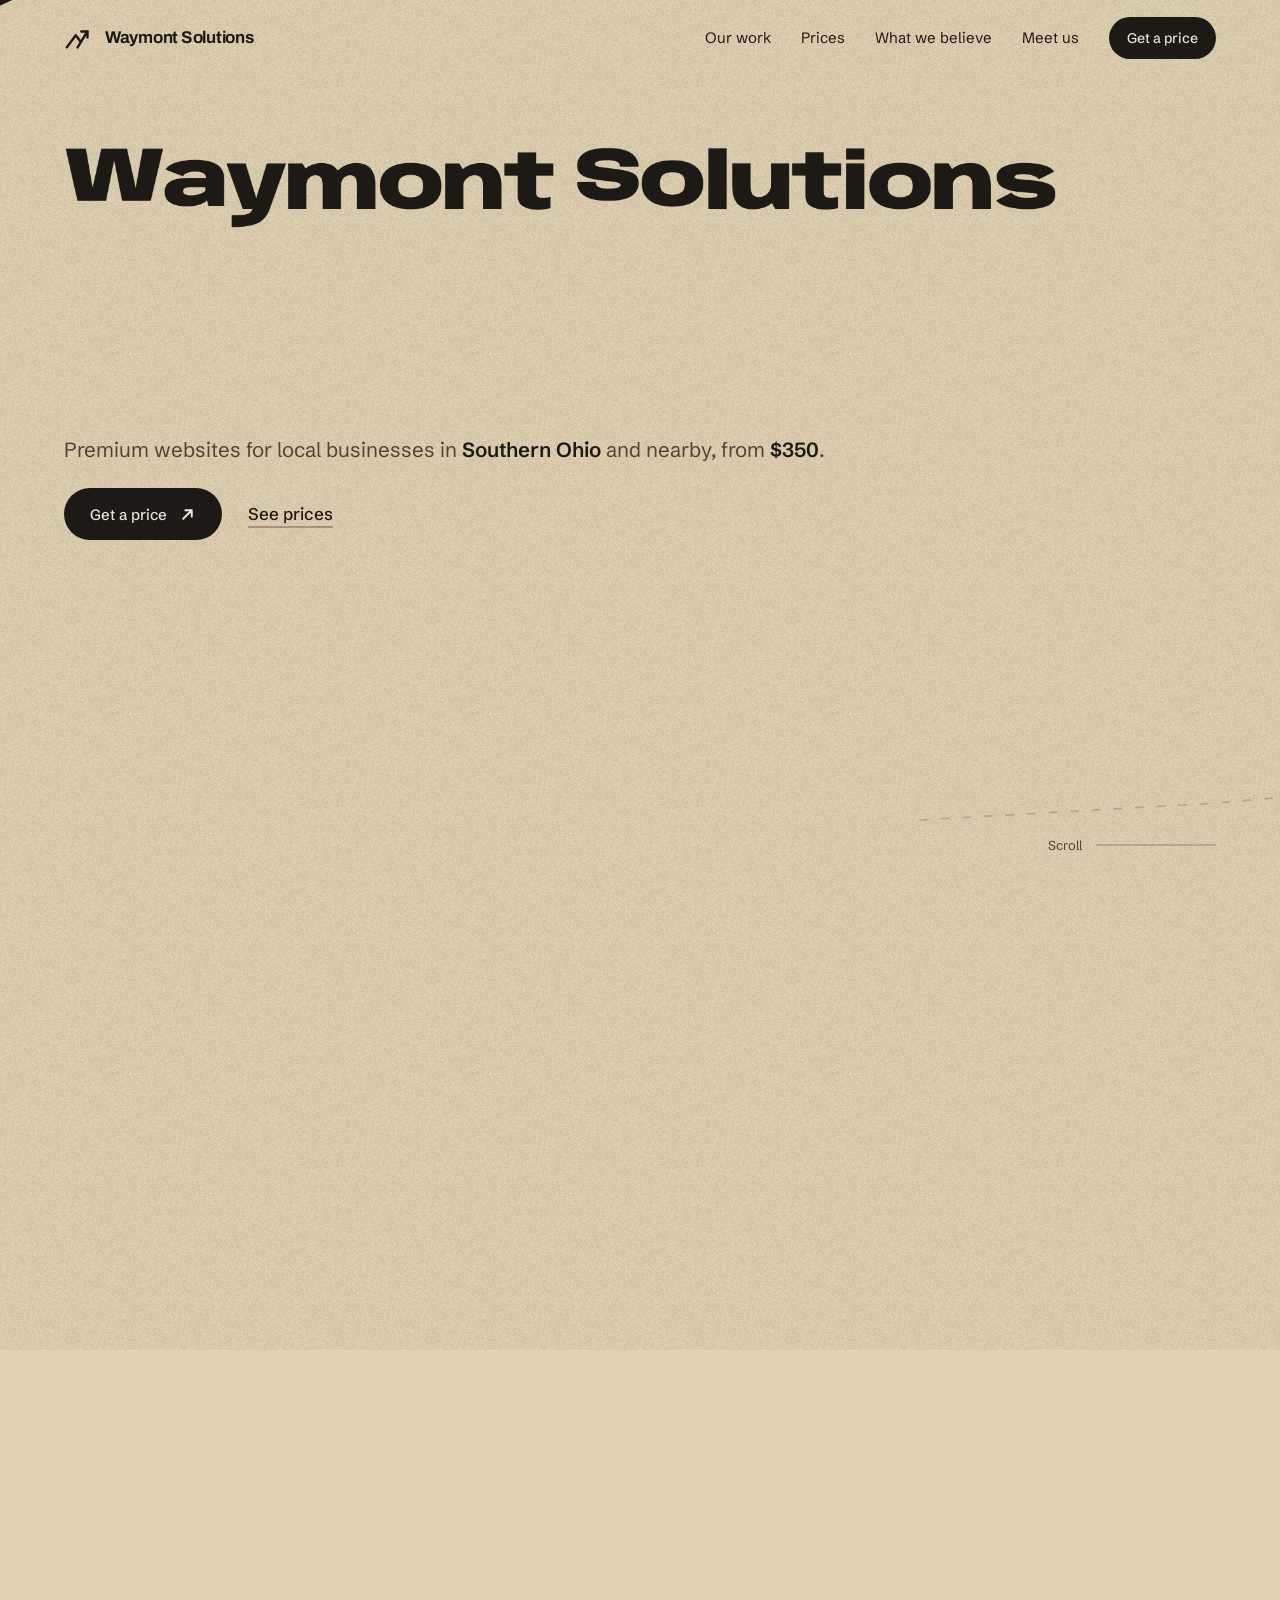
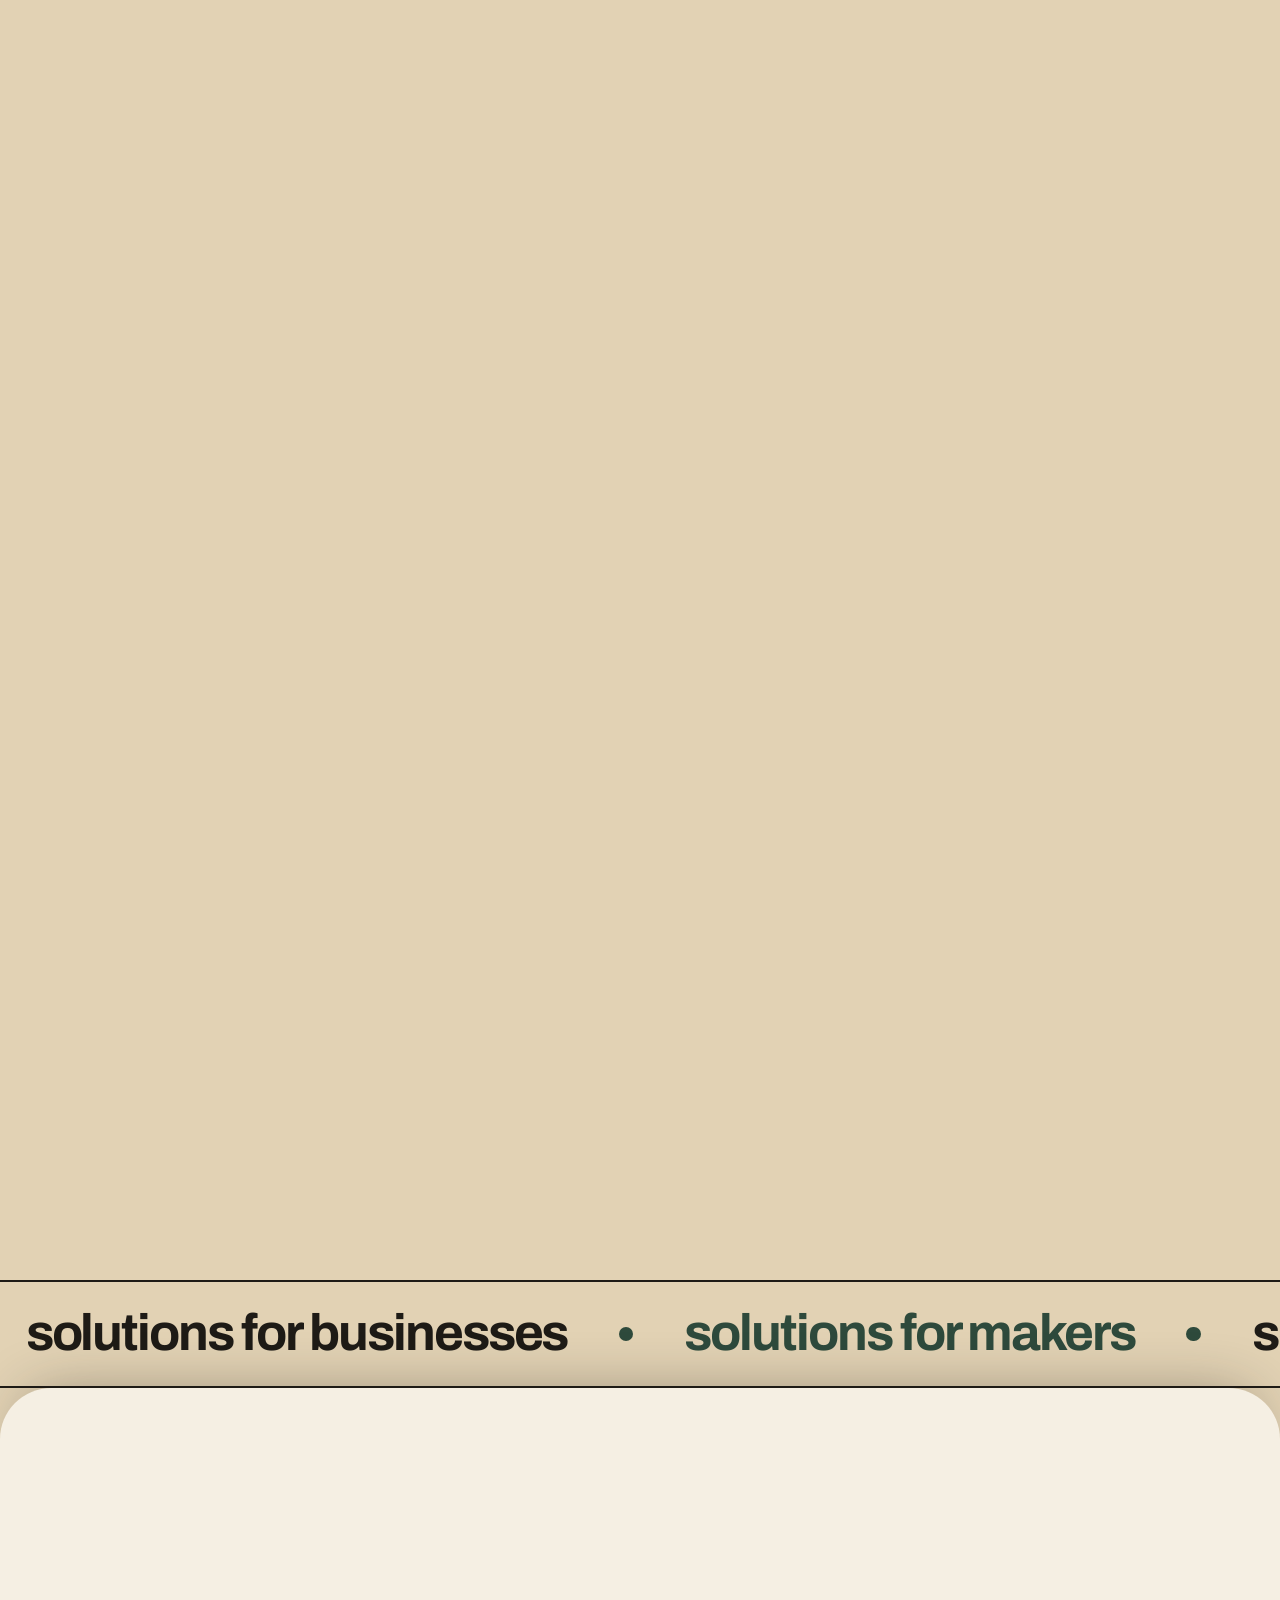
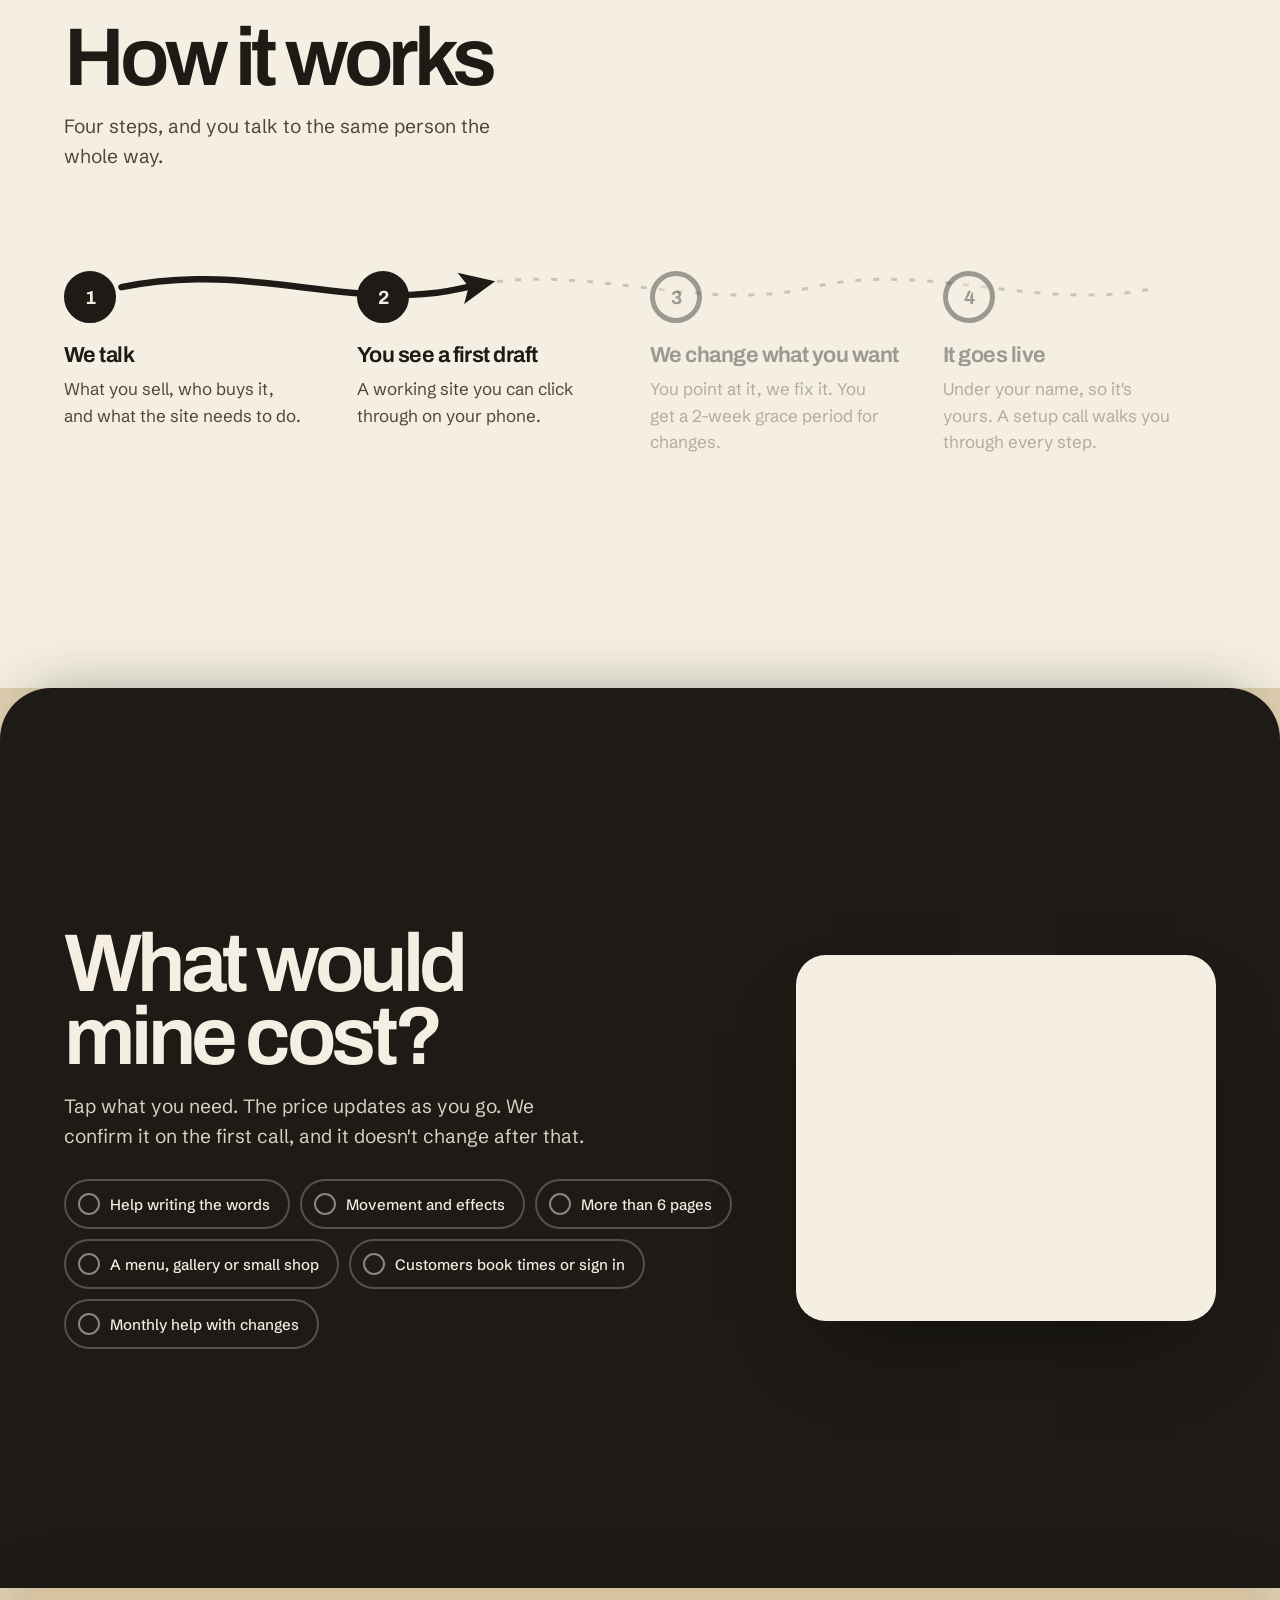
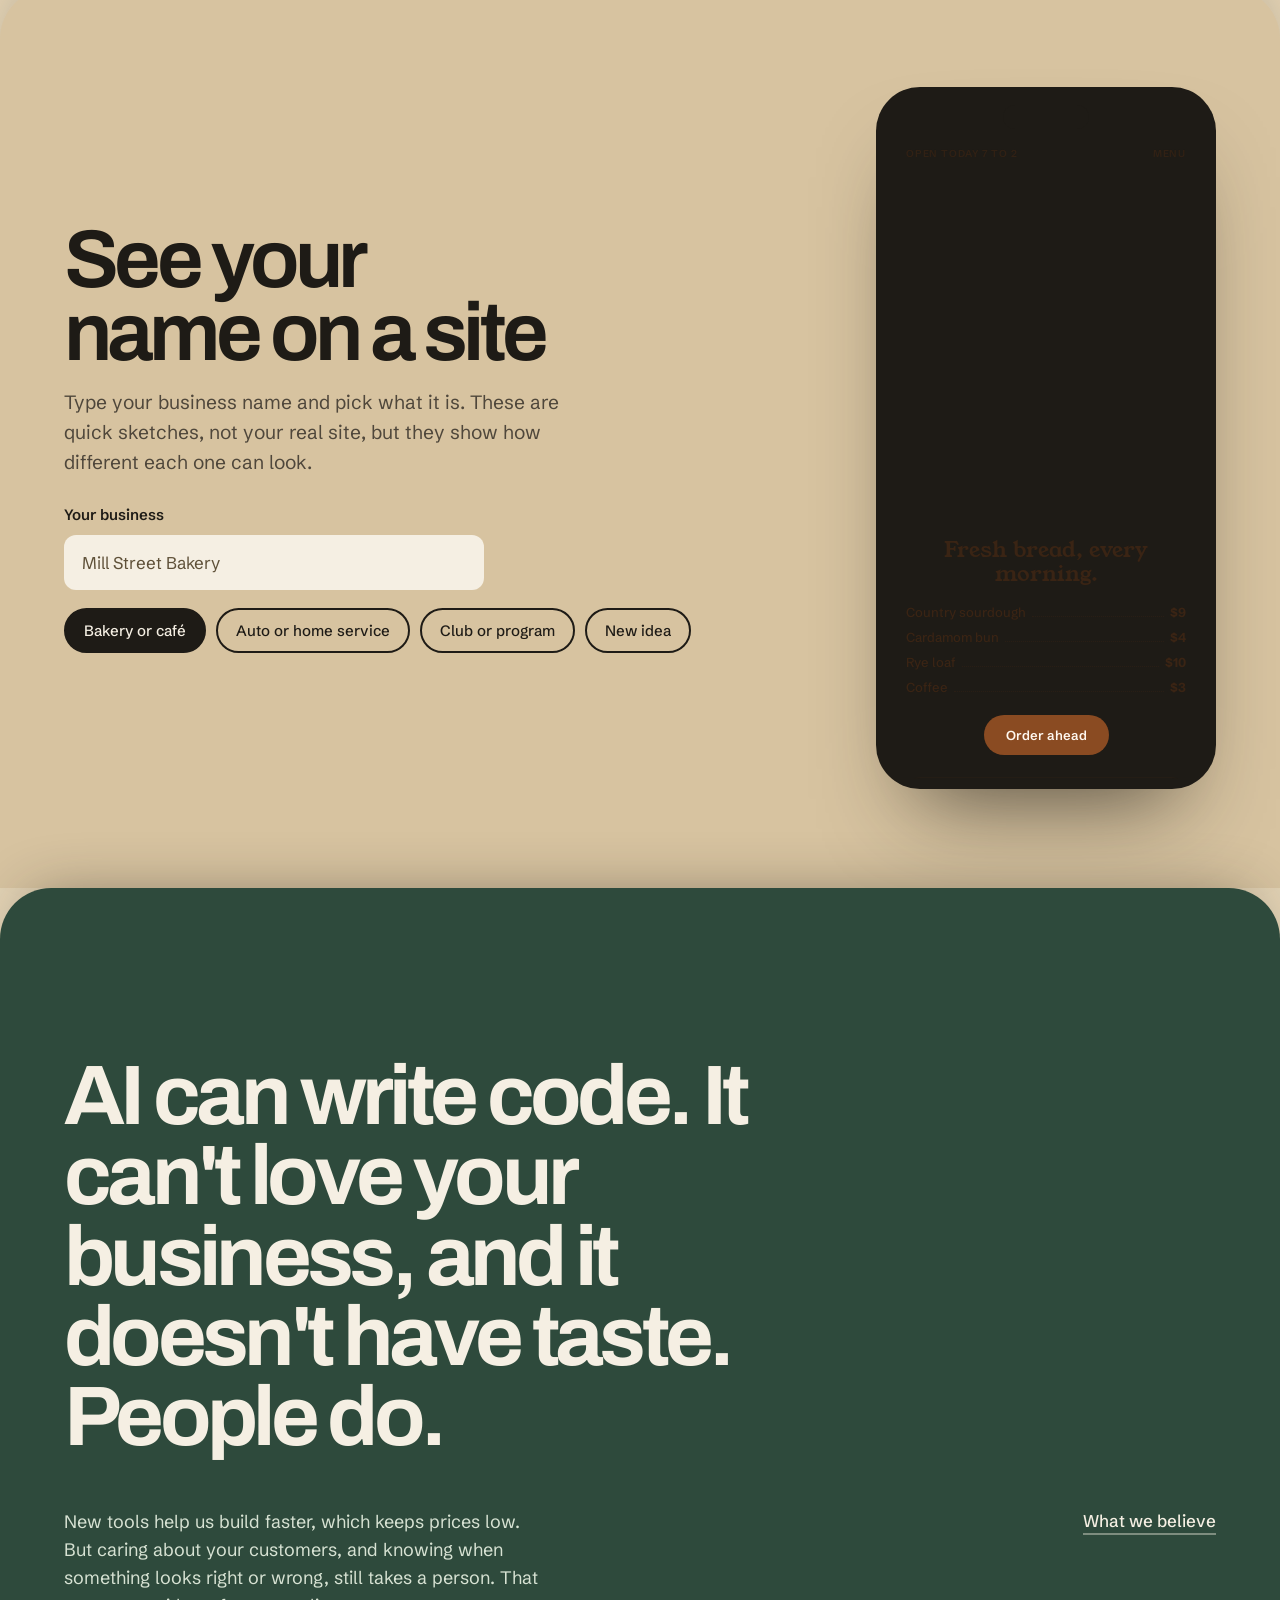
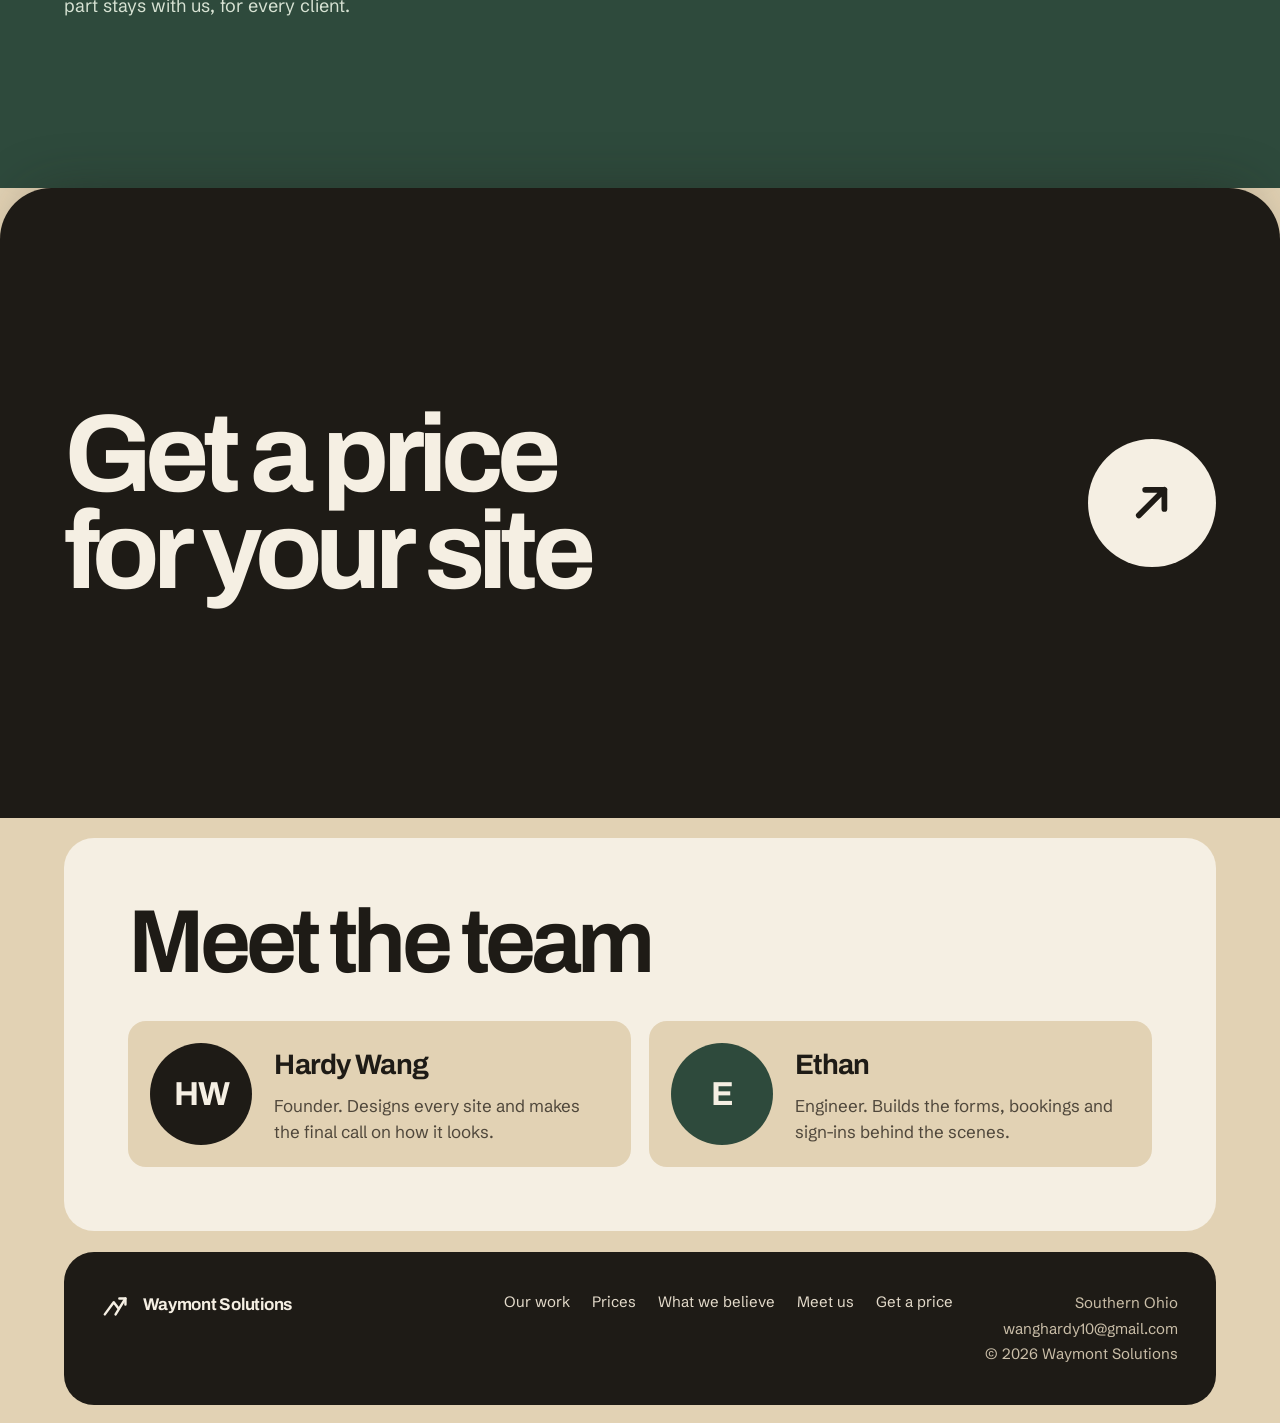
==== index.html @ dcacbade "try mask" ====
<!DOCTYPE html>
<html lang="en" data-type="service">
<head>
<meta charset="utf-8">
<meta name="viewport" content="width=device-width, initial-scale=1">
<meta name="page-type" content="service">
<meta name="site-kind" content="other">
<title>Waymont Solutions</title>
<meta name="description" content="Waymont Solutions builds websites for small businesses, programs and founders in Southern Ohio. Sites start at $350.">
<link rel="stylesheet" href="assets/css/site.css">
</head>
<body>

<svg width="0" height="0" style="position:absolute" aria-hidden="true">
  <symbol id="mk" viewBox="0 0 32 32"><path d="M3 26 L12.5 13 L17 19" fill="none" stroke="currentColor" stroke-width="2.6" stroke-linecap="round" stroke-linejoin="round"/><path d="M14.5 26 L25 9" fill="none" stroke="currentColor" stroke-width="2.6" stroke-linecap="round" stroke-linejoin="round"/><path d="M18.5 9 H25 V15.5" fill="none" stroke="currentColor" stroke-width="2.6" stroke-linecap="round" stroke-linejoin="round"/></symbol>
  <symbol id="go" viewBox="0 0 16 16"><path d="M4 12 L12 4 M6 4 H12 V10" fill="none" stroke="currentColor" stroke-width="1.8" stroke-linecap="round" stroke-linejoin="round"/></symbol>
  <symbol id="tick" viewBox="0 0 14 14"><path d="M2 12 L7 3 L12 12" fill="none" stroke="currentColor" stroke-width="2" stroke-linecap="round" stroke-linejoin="round"/></symbol>
</svg>

<header class="bar" id="bar">
  <div class="wrap bar-in">
    <a class="brand" href="#home" aria-label="Waymont Solutions, home"><svg aria-hidden="true"><use href="#mk"/></svg><span>Waymont Solutions</span><span class="nfor" aria-hidden="true"><span class="f">for</span><span class="nw" id="nw"></span></span></a>
    <nav class="links" aria-label="Main">
      <a class="l" href="#work">Our work</a>
      <a class="l" href="#prices">Prices</a>
      <a class="l" href="#philosophy">What we believe</a>
      <a class="l" href="#team">Meet us</a>
      <a class="btn sm" href="#contact">Get a price</a>
      <button class="menu-btn" id="menuBtn" type="button" aria-expanded="false" aria-controls="drawer" aria-label="Open menu"><svg viewBox="0 0 24 24" width="26" height="26" fill="none" stroke="currentColor" stroke-width="2.2" stroke-linecap="round"><path d="M4 8 H20 M4 16 H20"/></svg></button>
    </nav>
  </div>
</header>

<div class="drawer" id="drawer" role="dialog" aria-modal="true" aria-label="Site menu">
  <button class="close" type="button" id="menuClose">Close</button>
  <a href="#home">Home</a>
  <a href="#work">Our work</a>
  <a href="#prices">Prices</a>
  <a href="#philosophy">What we believe</a>
  <a href="#team">Meet us</a>
  <a class="cta" href="#contact">Get a price</a>
</div>

<div class="wipe" id="wipe" aria-hidden="true"><svg><use href="#mk"/></svg></div>
<div class="ptr" id="cur" aria-hidden="true"><svg viewBox="-16 -16 32 32"><path d="M14 0 L-10 -11 L-4 0 L-10 11 Z"/></svg></div>

<main id="main">

  <!-- ================= HOME ================= -->
  <div class="view" data-view="home">
    <section class="hero" id="hero" aria-label="Waymont Solutions">
      <div class="pin">
        <div class="scene" aria-hidden="true">
          <svg id="mtn" viewBox="0 0 1600 900" preserveAspectRatio="xMidYMax slice">
            <defs><clipPath id="snowClip"><rect id="snowRect" x="1100" y="270" width="240" height="0"/></clipPath></defs>
            <g id="cam">
              <path class="b2" id="b2" d="M-40 640 L220 580 L400 610 L560 520 L720 560 L900 480 L1060 520 L1200 450 L1400 480 L1560 410 L1680 440 L1820 400 L2100 460 L2100 1400 L-40 1400 Z"/>
              <path class="b1" id="b1" d="M-40 720 L160 680 L320 696 L480 630 L620 660 L760 590 L880 624 L1000 560 L1120 600 L1400 520 L1520 560 L1680 500 L1840 540 L2100 520 L2100 1400 L-40 1400 Z"/>
              <path class="body" id="bodyFill" d="M-40 874 L420 866 L560 858 L700 846 L830 798 L950 700 L1050 586 L1140 440 L1230 282 L1290 360 L1350 448 L1400 506 L1450 542 L1500 560 L1560 568 L2100 574 L2100 1400 L-40 1400 Z"/>
              <path class="ln gh" id="ghost" d="M420 866 L560 858 L700 846 L830 798 L950 700 L1050 586 L1140 440 L1230 282 L1290 360 L1350 448 L1400 506 L1450 542 L1500 560 L1560 568 L2100 574"/>
              <path class="snow" d="M1150 424 L1230 282 L1308 382 L1286 396 L1262 378 L1242 414 L1220 388 L1196 420 L1174 400 Z" clip-path="url(#snowClip)"/>
              <path class="ln main draw" data-s=".7" data-e=".86" pathLength="1" d="M1230 282 L1290 360 L1350 448 L1400 506 L1450 542 L1500 560 L1560 568 L2100 574"/>
              <path class="ln snl draw" data-s=".84" data-e=".97" pathLength="1" d="M1308 382 L1286 396 L1262 378 L1242 414 L1220 388 L1196 420 L1174 400 L1150 424"/>
              <path class="ln main draw" id="asc" pathLength="1" d="M420 866 L560 858 L700 846 L830 798 L950 700 L1050 586 L1140 440 L1230 282"/>
              <path class="arrow" id="arrow" d="M17 0 L-13 -14 L-6 0 L-13 14 Z"/>
            </g>
          </svg>
        </div>
        <div class="copy">
          <h1 class="title" id="title">
            <span class="sr">Waymont Solutions</span>
            <span class="measure" id="mA" aria-hidden="true"></span>
            <span class="measure" id="mB" aria-hidden="true"></span>
            <span id="chars" aria-hidden="true"></span>
          </h1>
          <div class="lede" id="lede">
            <p class="one">Premium websites for local businesses in <b>Southern Ohio</b> and nearby, from <b class="num">$350</b>.</p>
            <div class="acts">
              <a class="btn" href="#contact">Get a price <svg aria-hidden="true"><use href="#go"/></svg></a>
              <a class="txtlink" href="#prices">See prices</a>
            </div>
          </div>
          <div class="meter" aria-hidden="true"><span>Scroll</span><span class="track"><i></i></span></div>
        </div>
      </div>
    </section>

    <div class="marq" aria-hidden="true"><div class="marq-in" id="marq"></div></div>

    <section class="story" aria-label="About Waymont Solutions">

      <div class="chap snow" id="how" style="--i:1">
        <div class="wrap chap-in">
          <div class="chap-head"><h2>How it works</h2><p>Four steps, and you talk to the same person the whole way.</p></div>
          <div class="path-row">
            <svg class="ptrail" viewBox="0 0 1200 120" preserveAspectRatio="none" aria-hidden="true"><path class="pg" d="M60 70 C200 40 300 100 420 70 C540 40 660 100 780 70 C900 40 1020 100 1140 70"/><path class="pd" id="tpath" pathLength="1" d="M60 70 C200 40 300 100 420 70 C540 40 660 100 780 70 C900 40 1020 100 1140 70"/><path class="pa" id="tarrow" d="M20 0 L-15 -16 L-7 0 L-15 16 Z"/></svg>
            <ol class="stops" id="steps">
              <li data-at="0"><span class="n">1</span><b>We talk</b><span>What you sell, who buys it, and what the site needs to do.</span></li>
              <li data-at=".333"><span class="n">2</span><b>You see a first draft</b><span>A working site you can click through on your phone.</span></li>
              <li data-at=".666"><span class="n">3</span><b>We change what you want</b><span>You point at it, we fix it. You get a 2-week grace period for changes.</span></li>
              <li data-at="1"><span class="n">4</span><b>It goes live</b><span>Under your name, so it's yours. A setup call walks you through every step.</span></li>
            </ol>
          </div>
        </div>
      </div>

      <div class="chap ink" id="est" style="--i:2">
        <div class="wrap chap-in est">
          <div class="chap-head"><h2>What would mine cost?</h2><p>Tap what you need. The price updates as you go. We confirm it on the first call, and it doesn't change after that.</p>
            <div class="opts" id="opts">
              <button type="button" class="opt" data-k="words" aria-pressed="false"><span class="sw"></span>Help writing the words</button>
              <button type="button" class="opt" data-k="motion" aria-pressed="false"><span class="sw"></span>Movement and effects</button>
              <button type="button" class="opt" data-k="pages" aria-pressed="false"><span class="sw"></span>More than 6 pages</button>
              <button type="button" class="opt" data-k="shop" aria-pressed="false"><span class="sw"></span>A menu, gallery or small shop</button>
              <button type="button" class="opt" data-k="book" aria-pressed="false"><span class="sw"></span>Customers book times or sign in</button>
              <button type="button" class="opt" data-k="help" aria-pressed="false"><span class="sw"></span>Monthly help with changes</button>
            </div>
          </div>
          <div class="quote-box tilt">
            <span class="ql">Your site</span>
            <span class="qv num" id="qv">$350</span>
            <span class="qn" id="qn">Starter</span>
            <span class="qm" id="qm"></span>
            <a class="btn light" href="#contact">Get this price <svg aria-hidden="true"><use href="#go"/></svg></a>
          </div>
        </div>
      </div>

      <div class="chap sand" id="try" style="--i:3">
        <div class="wrap chap-in try">
          <div class="chap-head"><h2>See your name on a site</h2><p>Type your business name and pick what it is. These are quick sketches, not your real site, but they show how different each one can look.</p>
            <label class="tin"><span>Your business</span><input id="bizName" class="in" maxlength="26" placeholder="Mill Street Bakery" autocomplete="off"></label>
            <div class="kinds-row" id="kinds">
              <button type="button" class="kbtn on" data-kind="bakery">Bakery or café</button>
              <button type="button" class="kbtn" data-kind="detail">Auto or home service</button>
              <button type="button" class="kbtn" data-kind="club">Club or program</button>
              <button type="button" class="kbtn" data-kind="idea">New idea</button>
            </div>
          </div>
          <div class="phone tilt" id="phone" data-kind="bakery">
            <div class="ph-notch"><i></i></div>
            <div class="ph-screen">

              <!-- bakery -->
              <div class="scr s-bakery" data-kind="bakery">
                <div class="scroll">
                  <div class="bk-top"><span>Open today 7 to 2</span><span>Menu</span></div>
                  <div class="bk-est">Est. 2019</div>
                  <div class="bk-name pn">Mill Street Bakery</div>
                  <div class="bk-rule"><i></i><span>Sourdough &amp; pastry</span><i></i></div>
                  <div class="bk-arch"><svg viewBox="0 0 200 120"><ellipse cx="100" cy="78" rx="78" ry="34" fill="#C98A4B"/><path d="M40 70 C60 40 140 40 160 70" fill="none" stroke="#8A4B22" stroke-width="5" stroke-linecap="round"/><path d="M70 62 L82 50 M96 58 L108 46 M122 62 L134 50" stroke="#F7EBDD" stroke-width="5" stroke-linecap="round"/></svg></div>
                  <div class="bk-h">Fresh bread, every morning.</div>
                  <div class="bk-menu">
                    <div><span>Country sourdough</span><i></i><b>$9</b></div>
                    <div><span>Cardamom bun</span><i></i><b>$4</b></div>
                    <div><span>Rye loaf</span><i></i><b>$10</b></div>
                    <div><span>Coffee</span><i></i><b>$3</b></div>
                  </div>
                  <div class="bk-btn">Order ahead</div>
                  <div class="bk-hours"><b>Hours</b><span>Tue to Sun, 7am to 2pm</span><span>Closed Mondays</span></div>
                </div>
              </div>

              <!-- detail -->
              <div class="scr s-detail" data-kind="detail">
                <div class="scroll">
                  <div class="dt-top"><span class="dt-logo"></span><span class="dt-call">Call</span></div>
                  <div class="dt-name pn">Ridge Auto Detail</div>
                  <div class="dt-stripe"></div>
                  <div class="dt-h">Your car, like new again.</div>
                  <div class="dt-ba"><div class="b"><span>Before</span></div><div class="a"><span>After</span></div><i></i></div>
                  <div class="dt-list">
                    <div><b>Interior clean</b><span>from $90</span></div>
                    <div><b>Full detail</b><span>from $180</span></div>
                    <div><b>Ceramic coat</b><span>from $450</span></div>
                  </div>
                  <div class="dt-stars"><span>We come to you</span><span>Mon to Sat</span></div>
                  <div class="dt-book">Book a time</div>
                </div>
              </div>

              <!-- club -->
              <div class="scr s-club" data-kind="club">
                <div class="scroll">
                  <div class="cl-top"><span class="cl-dot a"></span><span class="cl-dot b"></span><span class="cl-dot c"></span></div>
                  <div class="cl-name pn">Albany Puzzle Club</div>
                  <div class="cl-sticker">Free to join!</div>
                  <div class="cl-h">Puzzles, games and hard problems.</div>
                  <div class="cl-card"><b>Saturdays</b><span>10am to noon</span><span>Ages 8 to 14</span></div>
                  <div class="cl-row"><div class="cl-pill y">Logic</div><div class="cl-pill r">Codes</div><div class="cl-pill b">Math</div></div>
                  <div class="cl-cal"><i></i><i class="on"></i><i></i><i></i><i class="on"></i><i></i><i></i><i></i><i class="on"></i><i></i><i></i><i></i><i class="on"></i><i></i></div>
                  <div class="cl-btn">Sign up</div>
                </div>
              </div>

              <!-- idea -->
              <div class="scr s-idea" data-kind="idea">
                <div class="scroll">
                  <div class="id-top"><span class="id-dot"></span><span>Coming soon</span></div>
                  <div class="id-glow"></div>
                  <div class="id-h">The thing you wish existed.</div>
                  <div class="id-name pn">Your idea</div>
                  <div class="id-p">We're building it now. Be the first to hear when it's ready.</div>
                  <div class="id-form"><span>you@email.com</span><b>Join</b></div>
                  <div class="id-count"><b>Spring</b><span>launching</span></div>
                  <div class="id-feat"><div><b>01</b><span>Fast</span></div><div><b>02</b><span>Simple</span></div><div><b>03</b><span>Local</span></div></div>
                </div>
              </div>

            </div>
          </div>
        </div>
      </div>

      <div class="chap pine" id="belief-chap" style="--i:4">
        <div class="wrap chap-in quote">
          <q id="bigq">AI can write code. It can't love your business, and it doesn't have taste. People do.</q>
          <div class="q-row"><p>New tools help us build faster, which keeps prices low. But caring about your customers, and knowing when something looks right or wrong, still takes a person. That part stays with us, for every client.</p><a class="txtlink" href="#philosophy">What we believe</a></div>
        </div>
      </div>

      <a class="chap cta" href="#contact" style="--i:5">
        <div class="wrap chap-in">
          <span class="t"><span>Get a price</span><span>for your site</span></span>
          <span class="go" aria-hidden="true"><svg><use href="#go"/></svg></span>
        </div>
      </a>
    </section>

    <section class="team-box" aria-labelledby="tb-h">
      <div class="wrap">
        <div class="tb">
          <h2 id="tb-h">Meet the team</h2>
          <div class="tb-people">
            <a href="#team" class="tb-p"><span class="av">HW</span><span><b>Hardy Wang</b><span>Founder. Designs every site and makes the final call on how it looks.</span></span></a>
            <a href="#team" class="tb-p"><span class="av e">E</span><span><b>Ethan</b><span>Engineer. Builds the forms, bookings and sign-ins behind the scenes.</span></span></a>
          </div>
        </div>
      </div>
    </section>
  </div>

  <!-- ================= WHAT WE BELIEVE ================= -->
  <div class="view" data-view="philosophy">
    <section class="page" aria-labelledby="ph-h">
      <div class="wrap">
        <div class="head">
          <h1 class="page-h" id="ph-h">What we<br>believe</h1>
          <p class="page-sub">Four ideas behind every site we make, and what each one means for you.</p>
          <svg class="ridge" viewBox="0 0 1300 190" preserveAspectRatio="none" aria-hidden="true"><path class="fill" d="M0 176 L200 160 L330 168 L470 120 L540 128 L640 40 L720 92 L780 84 L900 140 L1040 128 L1160 160 L1300 168 L1300 190 L0 190 Z"/><path class="ghost" d="M0 176 L200 160 L330 168 L470 120 L540 128 L640 40 L720 92 L780 84 L900 140 L1040 128 L1160 160 L1300 168"/><path class="r dn" pathLength="1" d="M640 40 L720 92 L780 84 L900 140 L1040 128 L1160 160 L1300 168"/><path class="r up" pathLength="1" d="M0 176 L200 160 L330 168 L470 120 L540 128 L640 40"/><path class="arrow" d="M20 0 L-15 -16 L-7 0 L-15 16 Z"/></svg>
        </div>
        <div class="tiles">
          <article class="tile ink w7 rv">
            <h2>A website shouldn't break the bank</h2>
            <p class="lead">A good site can cost thousands. For a bakery, a detail shop or a school club, that money is better spent on the business.</p>
            <p>So our prices are low and fixed. A starter site is $350. You know the number before we start, and it doesn't change halfway through.</p>
          </article>
          <article class="tile snow w5 rv">
            <h2>Taste is a human job</h2>
            <p class="lead">We use AI tools to write code faster. We don't let them decide what your business looks like.</p>
            <p>A person picks the fonts, colors, photos and words, and says no when something looks like every other site out there.</p>
          </article>
          <article class="tile snow w5 rv">
            <h2>Plain words, start to finish</h2>
            <p class="lead">You shouldn't need a dictionary to hire a web designer.</p>
            <p>We explain what we're doing in normal language. Ask what something costs or how long it takes, and you get a number.</p>
          </article>
          <article class="tile pine w7 rv">
            <h2>You own what we build</h2>
            <p class="lead">Your site is set up under your name. If you ever stop working with us, it stays with you.</p>
            <p>We show you how to make small changes yourself. If you'd rather not, our monthly help covers them.</p>
          </article>
          <div class="tile wide rv" style="flex-direction:row;align-items:center;justify-content:space-between;flex-wrap:wrap;gap:24px">
            <h2 style="max-width:22ch">Every client gets a site that looks like their business, not a template.</h2>
            <div class="acts" style="margin:0;padding:0"><a class="btn" href="#contact">Get a price <svg aria-hidden="true"><use href="#go"/></svg></a><a class="txtlink" href="#team">Meet us</a></div>
          </div>
        </div>
      </div>
    </section>
  </div>

  <!-- ================= MEET US ================= -->
  <div class="view" data-view="team">
    <section class="page" aria-labelledby="tm-h">
      <div class="wrap">
        <div class="head pine">
          <h1 class="page-h" id="tm-h">Meet us</h1>
          <p class="page-sub">Two people, both from here. You'll talk to the same person the whole way through.</p>
          <svg class="ridge" viewBox="0 0 1300 190" preserveAspectRatio="none" aria-hidden="true"><path class="fill" d="M0 172 L160 162 L300 150 L420 116 L520 124 L640 90 L760 98 L860 36 L940 86 L1020 78 L1130 134 L1300 156 L1300 190 L0 190 Z"/><path class="ghost" d="M0 172 L160 162 L300 150 L420 116 L520 124 L640 90 L760 98 L860 36 L940 86 L1020 78 L1130 134 L1300 156"/><path class="r dn" pathLength="1" d="M860 36 L940 86 L1020 78 L1130 134 L1300 156"/><path class="r up" pathLength="1" d="M0 172 L160 162 L300 150 L420 116 L520 124 L640 90 L760 98 L860 36"/><path class="arrow" d="M20 0 L-15 -16 L-7 0 L-15 16 Z"/></svg>
        </div>
        <div class="tiles">
          <article class="person rv">
            <div class="portrait">
              <svg viewBox="0 0 400 320" preserveAspectRatio="xMidYMid slice" aria-hidden="true"><g fill="none" stroke="#1E1B16" stroke-opacity=".22" stroke-width="2"><path d="M-10 300 C80 270 120 210 210 200 C300 192 340 240 420 226"/><path d="M-10 268 C70 236 120 168 210 160 C300 152 350 206 420 192"/><path d="M-10 236 C70 202 130 126 210 118 C290 112 350 166 420 160"/><path d="M-10 204 C80 172 140 86 210 78 C280 72 350 128 420 130"/><path d="M40 170 C100 130 150 50 210 44 C270 40 330 92 380 106"/></g></svg>
              <span class="ini" aria-hidden="true">HW</span>
            </div>
            <div class="who"><h2>Hardy Wang</h2><span class="role">Founder, design and build</span></div>
            <p class="bio">Grew up between Athens and Albany, Ohio. Hardy runs the first call, designs every site, and makes the final call on how it looks.</p>
          </article>
          <article class="person rv">
            <div class="portrait">
              <svg viewBox="0 0 400 320" preserveAspectRatio="xMidYMid slice" aria-hidden="true"><g fill="none" stroke="#1E1B16" stroke-opacity=".22" stroke-width="2"><path d="M-10 310 C90 296 150 250 240 242 C320 236 360 262 420 256"/><path d="M-10 276 C90 260 160 200 240 192 C320 186 370 220 420 214"/><path d="M-10 242 C90 220 170 152 250 144 C320 138 380 174 420 176"/><path d="M20 208 C110 178 180 108 250 100 C320 94 370 132 420 142"/><path d="M90 168 C150 136 200 64 255 58 C310 54 350 90 400 106"/></g></svg>
              <span class="ini" aria-hidden="true">E</span>
            </div>
            <div class="who"><h2>Ethan</h2><span class="role">Engineer</span></div>
            <p class="bio">Builds the parts that have to work behind the scenes: contact forms, bookings, online orders and anything customers sign in to.</p>
          </article>
        </div>
      </div>
    </section>
  </div>

  <!-- ================= OUR WORK ================= -->
  <div class="view" data-view="work">
    <section class="page" aria-labelledby="wk-h">
      <div class="wrap">
        <div class="head">
          <h1 class="page-h" id="wk-h">Our work</h1>
          <p class="page-sub">Sites we've built for people around here.</p>
          <svg class="ridge" viewBox="0 0 1300 190" preserveAspectRatio="none" aria-hidden="true"><path class="fill" d="M0 170 L140 156 L260 120 L330 130 L420 34 L500 92 L580 82 L700 140 L860 128 L1000 156 L1150 150 L1300 166 L1300 190 L0 190 Z"/><path class="ghost" d="M0 170 L140 156 L260 120 L330 130 L420 34 L500 92 L580 82 L700 140 L860 128 L1000 156 L1150 150 L1300 166"/><path class="r dn" pathLength="1" d="M420 34 L500 92 L580 82 L700 140 L860 128 L1000 156 L1150 150 L1300 166"/><path class="r up" pathLength="1" d="M0 170 L140 156 L260 120 L330 130 L420 34"/><path class="arrow" d="M20 0 L-15 -16 L-7 0 L-15 16 Z"/></svg>
        </div>
        <div class="tiles work">
          <a class="proj rv" href="https://dillingerdetailing.com" target="_blank" rel="noopener">
            <div class="pv pv-dd" aria-hidden="true">
              <div class="pv-bar"><i></i><i></i><i></i><span>dillingerdetailing.com</span></div>
              <div class="pv-body"><b>DILLINGER</b><span>Detailing · Albany, Ohio</span><svg viewBox="0 0 300 70"><path d="M10 54 C40 54 50 30 90 26 L170 22 C200 22 220 36 250 40 L290 46 L290 56 L10 58 Z" fill="none" stroke="#5FB2E6" stroke-width="3" stroke-linejoin="round"/><circle cx="80" cy="58" r="10" fill="#0F1A24" stroke="#5FB2E6" stroke-width="3"/><circle cx="230" cy="58" r="10" fill="#0F1A24" stroke="#5FB2E6" stroke-width="3"/></svg></div>
            </div>
            <div class="pj-txt"><b>Dillinger Detailing</b><span>Auto detailing in Albany, Ohio. Services, packages and a way to book.</span></div>
            <span class="pj-go">Visit site <svg aria-hidden="true"><use href="#go"/></svg></span>
          </a>
          <a class="proj rv" href="https://h-ardy.github.io/Puzzle-Circle/" target="_blank" rel="noopener">
            <div class="pv pv-pc" aria-hidden="true">
              <div class="pv-bar"><i></i><i></i><i></i><span>Albany-Athens Puzzle Circle</span></div>
              <div class="pv-body"><svg class="hs" viewBox="0 0 80 80"><g stroke="#1C2A6B" stroke-width="3"><path d="M20 20 L60 20 L60 60 L20 60 Z M20 20 L60 60 M60 20 L20 60" fill="none"/></g><circle cx="20" cy="20" r="8" fill="#F0552B"/><circle cx="60" cy="20" r="8" fill="#F2B90F"/><circle cx="60" cy="60" r="8" fill="#2E7DD7"/><circle cx="20" cy="60" r="8" fill="#2E9E6B"/></svg><b>Puzzle Circle</b><span>Free math for kids</span></div>
            </div>
            <div class="pj-txt"><b>Albany-Athens Puzzle Circle</b><span>A free math program for kids in Athens County. Events, sign-ups and the Guild.</span></div>
            <span class="pj-go">Visit site <svg aria-hidden="true"><use href="#go"/></svg></span>
          </a>
        </div>
      </div>
    </section>
  </div>

  <!-- ================= PRICES ================= -->
  <div class="view" data-view="prices">
    <section class="page" aria-labelledby="pr-h">
      <div class="wrap">
        <div class="head dark">
          <h1 class="page-h" id="pr-h">Prices</h1>
          <p class="page-sub">One price, agreed before we start. No surprise bills, and the site is yours when it's done.</p>
          <svg class="ridge" viewBox="0 0 1300 190" preserveAspectRatio="none" aria-hidden="true"><path class="fill" d="M0 174 L180 166 L320 150 L460 156 L600 120 L720 126 L860 80 L940 90 L1020 30 L1090 84 L1150 76 L1220 128 L1300 146 L1300 190 L0 190 Z"/><path class="ghost" d="M0 174 L180 166 L320 150 L460 156 L600 120 L720 126 L860 80 L940 90 L1020 30 L1090 84 L1150 76 L1220 128 L1300 146"/><path class="r dn" pathLength="1" d="M1020 30 L1090 84 L1150 76 L1220 128 L1300 146"/><path class="r up" pathLength="1" d="M0 174 L180 166 L320 150 L460 156 L600 120 L720 126 L860 80 L940 90 L1020 30"/><path class="arrow" d="M20 0 L-15 -16 L-7 0 L-15 16 Z"/></svg>
        </div>
        <div class="tiles">
          <div class="plan rv">
            <h2>Starter</h2>
            <div class="amt num">$350</div>
            <p class="what">A clean, simple site that tells people who you are and how to reach you.</p>
            <ul>
              <li><svg><use href="#tick"/></svg>Up to 6 pages</li>
              <li><svg><use href="#tick"/></svg>Built from your photos and words</li>
              <li><svg><use href="#tick"/></svg>Looks right on phones</li>
              <li><svg><use href="#tick"/></svg>A form customers can message you through</li>
              <li><svg><use href="#tick"/></svg>Set up under your name, so you own it</li>
            </ul>
            <div class="acts"><a class="btn" href="#contact">Get a price <svg aria-hidden="true"><use href="#go"/></svg></a></div>
          </div>
          <div class="plan pro rv">
            <h2>Professional</h2>
            <div class="amt num">$500</div>
            <p class="what">The starter site, with words and motion that make it feel finished.</p>
            <ul>
              <li><svg><use href="#tick"/></svg>Up to 6 pages</li>
              <li><svg><use href="#tick"/></svg>Help writing the words</li>
              <li><svg><use href="#tick"/></svg>Movement and effects made for your business</li>
              <li><svg><use href="#tick"/></svg>Everything in Starter</li>
            </ul>
            <div class="acts"><a class="btn" href="#contact">Get a price <svg aria-hidden="true"><use href="#go"/></svg></a></div>
          </div>
          <div class="plan feat rv">
            <h2>Premium</h2>
            <div class="amt num">$700</div>
            <p class="what">A bigger site with room for everything you sell.</p>
            <ul>
              <li><svg><use href="#tick"/></svg>More than 6 pages</li>
              <li><svg><use href="#tick"/></svg>A menu, photo gallery or small shop</li>
              <li><svg><use href="#tick"/></svg>Everything in Professional</li>
            </ul>
            <div class="acts"><a class="btn" href="#contact">Get a price <svg aria-hidden="true"><use href="#go"/></svg></a></div>
          </div>
          <div class="addon rv"><div><b>Monthly help</b><span>We make up to 5 changes a week for you: new photos, hours, prices. Stop any month.</span></div><div class="v num">$10<small>/month</small></div></div>
          <div class="addon rv"><div><b>Anything else</b><span>Work outside your plan, like a new page or a big change.</span></div><div class="v num">$65<small>/hour</small></div></div>
          <div class="quiet rv"><span>Every plan comes with a 2-week grace period for changes and a setup call. Need customers to book times or sign in? That kind of site is <b class="num">$1,000</b>.</span><a class="txtlink" href="#contact">Ask us about it</a></div>
        </div>
      </div>
    </section>
  </div>

  <!-- ================= GET A PRICE ================= -->
  <div class="view" data-view="contact">
    <section class="page" aria-labelledby="ct-h">
      <div class="wrap contact">
        <div class="aside">
          <h1 class="page-h" id="ct-h">Get a<br>price</h1>
          <p class="page-sub">Tell us what you have now and what you need. Hardy reads every message and replies with a price.</p>
          <dl>
            <dt>Email</dt><dd>wanghardy10@gmail.com</dd>
            <dt>Area</dt><dd>Southern Ohio</dd>
            <dt>Prices</dt><dd class="num">$350, $500 or $700. Monthly help $10</dd>
          </dl>
        </div>
        <div class="formwrap">
          <form id="form" novalidate>
            <div class="two">
              <div class="field" id="f-name">
                <label for="name">Your name</label>
                <input class="in" id="name" name="name" autocomplete="name" placeholder="First and last name">
                <span class="err" id="e-name">Add your name so we know who to reply to.</span>
              </div>
              <div class="field" id="f-email">
                <label for="email">Email</label>
                <input class="in" id="email" name="email" type="email" autocomplete="email" inputmode="email" placeholder="name@business.com">
                <span class="err" id="e-email" data-empty="Add your email so we can reply." data-bad="That email looks incomplete. Check for an @ and a domain, like name@shop.com.">Add your email so we can reply.</span>
              </div>
            </div>
            <div class="field">
              <label for="biz">Business name <span class="opt">(if you have one)</span></label>
              <input class="in" id="biz" name="biz" autocomplete="organization" placeholder="Business name">
            </div>
            <fieldset class="field">
              <legend>What do you need?</legend>
              <div class="choices">
                <label class="choice"><input type="radio" name="need" value="new" checked><span>A new site</span></label>
                <label class="choice"><input type="radio" name="need" value="redo"><span>Fix up my current site</span></label>
                <label class="choice"><input type="radio" name="need" value="unsure"><span>Not sure yet</span></label>
              </div>
            </fieldset>
            <fieldset class="field">
              <legend>Which sounds closest?</legend>
              <div class="choices">
                <label class="choice"><input type="radio" name="plan" value="base"><span>Starter, $350</span></label>
                <label class="choice"><input type="radio" name="plan" value="pro"><span>Professional, $500</span></label>
                <label class="choice"><input type="radio" name="plan" value="premium"><span>Premium, $700</span></label>
                <label class="choice"><input type="radio" name="plan" value="help" checked><span>Help me choose</span></label>
              </div>
            </fieldset>
            <div class="field" id="f-msg">
              <label for="msg">Tell us about it</label>
              <textarea class="in" id="msg" name="msg" placeholder="What you sell, who your customers are, and whether you have a site or Facebook page now."></textarea>
              <span class="err" id="e-msg">Write a sentence or two so we can give you a real price.</span>
            </div>
            <p class="err-sum" id="errSum" role="alert"></p>
            <div class="form-foot">
              <button class="btn" type="submit" id="send"><span id="sendLabel">Send message</span> <svg aria-hidden="true"><use href="#go"/></svg></button>
              <small>We only use your email to reply.</small>
            </div>
          </form>
          <div class="done" id="done" role="status" aria-live="polite">
            <h2 id="doneH">Thanks.</h2>
            <p>Your message is on its way to Hardy. You'll get a reply with a price and a few questions about your business.</p>
            <p class="note" id="doneNote">This form isn't connected to an inbox yet, so nothing was actually sent. Add a Formspree address in assets/js/site.js to turn it on.</p>
            <div><button class="btn sm" type="button" id="again">Write another message</button></div>
          </div>
        </div>
      </div>
    </section>
  </div>
</main>

<footer>
  <div class="wrap">
    <div class="fbox">
      <a class="brand" href="#home"><svg aria-hidden="true"><use href="#mk"/></svg>Waymont Solutions</a>
      <nav aria-label="Footer"><a href="#work">Our work</a><a href="#prices">Prices</a><a href="#philosophy">What we believe</a><a href="#team">Meet us</a><a href="#contact">Get a price</a></nav>
      <div class="meta">Southern Ohio<br>wanghardy10@gmail.com<br>© 2026 Waymont Solutions</div>
    </div>
  </div>
</footer>

<div class="phonebar" id="phonebar"><span class="num">Sites from $350</span><a class="btn sm" href="#contact">Get a price</a></div>

<script src="assets/js/lenis.min.js"></script>
<script src="assets/js/site.js"></script>
</body>
</html>
---- assets/css/site.css ----
@font-face{font-family:'Anybody';font-style:normal;font-display:swap;font-weight:100 900;font-stretch:50% 150%;src:url(../fonts/anybody.woff2) format('woff2')}
@font-face{font-family:'Young Serif';font-display:swap;font-weight:400;src:url(../fonts/young-serif.woff2) format('woff2')}
@font-face{font-family:'Big Shoulders';font-display:swap;font-weight:100 900;src:url(../fonts/big-shoulders.woff2) format('woff2')}
@font-face{font-family:'Bagel Fat One';font-display:swap;font-weight:400;src:url(../fonts/bagel-fat-one.woff2) format('woff2')}
@font-face{font-family:'Instrument Serif';font-style:italic;font-display:swap;font-weight:400;src:url(../fonts/instrument-serif-italic.woff2) format('woff2')}
@font-face{font-family:'Archivo';font-style:normal;font-display:swap;font-weight:100 900;font-stretch:62% 125%;src:url(../fonts/archivo.woff2) format('woff2')}
@font-face{font-family:'Schibsted Grotesk';font-style:normal;font-display:swap;font-weight:400 900;src:url(../fonts/schibsted-grotesk.woff2) format('woff2')}
html.lenis,
html.lenis body {
  height: auto;
}

.lenis:not(.lenis-autoToggle).lenis-stopped {
  overflow: clip;
}

.lenis [data-lenis-prevent],
.lenis [data-lenis-prevent-wheel],
.lenis [data-lenis-prevent-touch],
.lenis [data-lenis-prevent-vertical],
.lenis [data-lenis-prevent-horizontal] {
  overscroll-behavior: contain;
}

.lenis.lenis-smooth iframe {
  pointer-events: none;
}

.lenis.lenis-autoToggle {
  transition-property: overflow;
  transition-duration: 1ms;
  transition-behavior: allow-discrete;
}

:root{
  --sand:#E2D2B4;
  --sand-2:#D7C3A0;
  --sand-3:#DCCBA9;
  --snow:#F5EFE3;
  --ink:#1E1B16;
  --ink-2:#4F473B;
  --ink-3:#5E5038;
  --rule:rgba(30,27,22,.18);
  --pine:#2E4A3C;
  --moss:#C9D8C6;
  --err:#8A2E1E;
  --display:"Archivo",ui-sans-serif,sans-serif;
  --body:"Schibsted Grotesk",ui-sans-serif,sans-serif;
  --r-s:12px;--r-m:18px;--r-l:30px;
  --ease:cubic-bezier(.23,1,.32,1);
  --ease-io:cubic-bezier(.77,0,.175,1);
  --gx:clamp(20px,5vw,72px);
  --maxw:1296px;
}
*,*::before,*::after{box-sizing:border-box}
html{background:var(--sand);color:var(--ink);-webkit-text-size-adjust:100%}
body{margin:0;font:400 17px/1.55 var(--body);-webkit-font-smoothing:antialiased;text-rendering:optimizeLegibility;overflow-x:hidden}
body::after{content:"";position:fixed;inset:-50%;z-index:60;pointer-events:none;background-image:var(--grain);opacity:.09;mix-blend-mode:multiply}
::selection{background:var(--pine);color:var(--snow)}
html{scrollbar-color:rgba(30,27,22,.4) var(--sand)}
::-webkit-scrollbar{width:11px}
::-webkit-scrollbar-track{background:var(--sand)}
::-webkit-scrollbar-thumb{background:rgba(30,27,22,.35);border:3px solid var(--sand);border-radius:8px}
input,textarea{caret-color:var(--pine)}
a{color:inherit}
:focus-visible{outline:2px solid var(--pine);outline-offset:3px;border-radius:2px}
h1,h2,h3{font-family:var(--display);font-weight:640;letter-spacing:-.035em;line-height:.95;margin:0;text-wrap:balance}
p{margin:0;text-wrap:pretty}
.wrap{width:100%;max-width:calc(var(--maxw) + var(--gx)*2);margin-inline:auto;padding-inline:var(--gx)}
.sr{position:absolute;width:1px;height:1px;overflow:hidden;clip:rect(0 0 0 0);white-space:nowrap}
.num{font-variant-numeric:lining-nums}

/* ---------- nav ---------- */
.bar{position:fixed;top:0;left:0;right:0;z-index:40;transition:background-color .45s var(--ease),box-shadow .45s var(--ease),color .45s var(--ease)}
.bar.solid{background:var(--sand);box-shadow:0 1px 0 var(--rule)}
.bar.dark{background:var(--ink);color:var(--snow);box-shadow:0 1px 0 rgba(245,239,227,.12)}
.bar-in{display:flex;align-items:center;justify-content:space-between;height:76px;gap:24px}
.brand{display:flex;align-items:center;gap:11px;text-decoration:none;font-family:var(--display);font-weight:680;font-size:17px;letter-spacing:-.015em;white-space:nowrap}
.brand svg{width:30px;height:30px;flex:none}
.nfor{display:inline-flex;align-items:baseline;gap:.32em;margin-left:.1em;max-width:0;opacity:0;overflow:hidden;transition:max-width .9s var(--ease),opacity .6s var(--ease)}
body.past .nfor{max-width:220px;opacity:1}
.nfor .f{color:var(--ink-3);font-weight:500}
.nw{position:relative;display:inline-grid;height:1.25em;line-height:1.25;overflow:hidden;clip-path:inset(0);vertical-align:bottom;color:var(--pine)}
.nw span{grid-area:1/1;white-space:nowrap;transform:translateY(110%);opacity:0;transition:transform .7s var(--ease),opacity .4s ease}
.nw span.cur{transform:none;opacity:1}
.nw span.gone{transform:translateY(-110%)}
@media (max-width:860px){.brand{font-size:13.5px;gap:7px;letter-spacing:-.01em}.brand svg{width:22px;height:22px}body.past .nfor{max-width:130px}}
.links{display:flex;align-items:center;gap:30px;font-size:15px}
.links a.l{text-decoration:none;position:relative;padding:6px 0}
.links a.l::after{content:"";position:absolute;left:0;right:0;bottom:0;height:2px;background:currentColor;transform:scaleX(0);transform-origin:right;transition:transform .5s var(--ease)}
.links a.l:hover::after,.links a.l[aria-current="page"]::after{transform:scaleX(1);transform-origin:left}
.btn{display:inline-flex;align-items:center;justify-content:center;gap:12px;height:52px;padding:0 26px;border:0;border-radius:999px;background:var(--ink);color:var(--snow);font:500 15px/1 var(--body);text-decoration:none;cursor:pointer;position:relative;overflow:hidden;isolation:isolate;transition:transform .16s var(--ease),color .3s ease}
.btn::before{content:"";position:absolute;inset:0;background:var(--pine);transform:translateY(101%);transition:transform .5s var(--ease);z-index:-1}
.btn:hover::before{transform:none}
.btn:active{transform:scale(.97)}
.btn svg{width:17px;height:17px;transition:transform .45s var(--ease)}
.btn:hover svg{transform:translate(3px,-3px)}
.btn.sm{height:42px;padding:0 18px;font-size:14px}
.btn.light{background:var(--ink);color:var(--snow)}
.btn{transition:transform .5s var(--ease),color .3s ease}
.bar.dark .btn{background:var(--snow);color:var(--ink)}
.bar.dark .btn:hover{color:var(--snow)}
.txtlink{font-weight:500;text-decoration:underline;text-decoration-thickness:2px;text-underline-offset:6px;text-decoration-color:rgba(30,27,22,.3);transition:text-decoration-color .25s ease,color .25s ease}
.txtlink:hover{text-decoration-color:currentColor;color:var(--pine)}
.menu-btn{display:none;background:none;border:0;color:inherit;padding:10px;margin-right:-10px;cursor:pointer;width:46px;height:46px}
@media (max-width:860px){
  .links .l,.links .btn{display:none}
  .menu-btn{display:block}
  .brand{font-size:16px}
}
.drawer{position:fixed;inset:10px;border-radius:var(--r-l);z-index:50;background:var(--ink);color:var(--snow);display:flex;flex-direction:column;justify-content:flex-end;padding:96px var(--gx) 48px;gap:2px;clip-path:inset(0 0 100% 0);transition:clip-path .7s var(--ease-io);visibility:hidden}
.drawer.open{clip-path:inset(0 0 0 0);visibility:visible}
.drawer a{font-family:var(--display);font-weight:640;font-size:clamp(40px,11vw,64px);letter-spacing:-.04em;line-height:1.05;text-decoration:none;padding:6px 0;transform:translateY(30px);opacity:0;transition:transform .7s var(--ease),opacity .7s var(--ease)}
.drawer.open a{transform:none;opacity:1}
.drawer.open a:nth-child(3){transition-delay:.05s}.drawer.open a:nth-child(4){transition-delay:.1s}.drawer.open a:nth-child(5){transition-delay:.15s}.drawer.open a:nth-child(6){transition-delay:.2s}.drawer.open a:nth-child(7){transition-delay:.25s}
.drawer a.cta{color:var(--moss)}
.drawer .close{position:absolute;top:22px;right:var(--gx);background:none;border:0;font:500 15px var(--body);padding:12px 0;cursor:pointer;color:var(--snow)}

/* ---------- views + transition ---------- */
main{position:relative;z-index:1}
.view{display:none}
.view.on{display:block}
.wipe{position:fixed;inset:0;z-index:70;background:var(--ink);pointer-events:none;clip-path:inset(100% 0 0 0);display:grid;place-items:center}
.wipe svg{width:64px;height:64px;color:var(--snow);opacity:0;transform:translateY(12px);transition:opacity .3s ease,transform .5s var(--ease)}
.wipe.cover{clip-path:inset(0 0 0 0);transition:clip-path .55s var(--ease-io)}
.wipe.cover svg{opacity:1;transform:none;transition-delay:.15s}
.wipe.leave{clip-path:inset(0 0 100% 0);transition:clip-path .6s var(--ease-io)}

/* ---------- hero ---------- */
.hero{position:relative;height:320vh}
.pin{position:sticky;top:0;height:100vh;height:100svh;overflow:hidden}
.scene{position:absolute;inset:0}
.scene svg{position:absolute;inset:0;width:100%;height:100%}
.scene .ln{fill:none;stroke:var(--ink);stroke-linecap:round;stroke-linejoin:round}
.scene .draw{stroke-dasharray:1 1.02;stroke-dashoffset:1}
.scene .gh{stroke-opacity:.35}
.scene .b1{fill:var(--sand-2)}
.scene .b2{fill:var(--sand-3)}
.scene .body{fill:var(--sand)}
.scene .snow{fill:var(--snow)}
.scene .shade{fill:#E3D7C1}
.scene .arrow{fill:var(--ink)}
.copy{position:absolute;inset:0;pointer-events:none}
.copy .wrap{position:relative;height:100%}
.title{position:absolute;left:var(--gx);top:clamp(112px,17vh,170px);margin:0;font-family:'Anybody',var(--display);font-weight:860;font-stretch:122%;letter-spacing:-.05em;line-height:.9;font-size:var(--fsB);pointer-events:auto}
.title .ch{position:absolute;left:0;top:0;white-space:pre;transform-origin:0 0;will-change:transform}
.title .ch i{transition:transform .5s cubic-bezier(.34,1.56,.64,1),color .3s ease}
.title .ch:hover i{transform:translateY(-10%) rotate(-4deg);color:var(--pine)}
.title .ch i.pk{color:var(--pine)}
.title .ch i{position:relative;transition:transform .5s cubic-bezier(.34,1.56,.64,1),color .5s ease}
.title .ch i{display:inline-block;font-style:normal;animation:rise 1.1s var(--ease) backwards;animation-delay:calc(var(--i)*35ms + .15s)}
@keyframes rise{from{transform:translateY(60%);opacity:0;filter:blur(8px)}to{transform:none;opacity:1;filter:none}}
.measure{position:absolute;left:0;top:0;visibility:hidden;pointer-events:none;white-space:nowrap}
.measure .row{display:block}
.measure span{display:inline-block;white-space:pre}
.lede{position:absolute;left:var(--gx);top:var(--ledeTop,62vh);display:flex;flex-direction:column;gap:24px;pointer-events:auto}
.lede .one{font-size:clamp(18px,1.6vw,23px);line-height:1.35;color:var(--ink-2);white-space:nowrap}
@media (max-width:860px){.lede .one{white-space:normal;max-width:30ch}}
.lede p{font-size:19px;line-height:1.45;color:var(--ink-2)}
.lede p b{color:var(--ink);font-weight:600}
.lede .acts{display:flex;align-items:center;gap:26px;flex-wrap:wrap}
.lede>*{animation:rise 1s var(--ease) both}
.lede>:nth-child(1){animation-delay:.7s}.lede>:nth-child(2){animation-delay:.82s}
.meter{position:absolute;right:var(--gx);bottom:clamp(28px,5vh,48px);display:flex;align-items:center;gap:14px;font-size:13px;color:var(--ink-2);pointer-events:none}
.meter .track{width:120px;height:2px;background:var(--rule);position:relative;overflow:hidden}
.meter .track i{position:absolute;inset:0;background:var(--ink);transform-origin:left;transform:scaleX(var(--mp,0))}
@media (max-width:860px){
  .title{top:104px}
  .lede{max-width:none;right:var(--gx)}
  .lede p{font-size:17px}
  .meter{display:none}
}

/* ---------- marquee ---------- */
.marq{position:relative;z-index:2;overflow:hidden;padding:18px 0;border-top:2px solid var(--ink);border-bottom:2px solid var(--ink);background:var(--sand)}
.marq-in{display:flex;gap:0;white-space:nowrap;width:max-content;animation:marq 28s linear infinite}
.marq:hover .marq-in{animation-play-state:paused}
.marq-in span{font-family:var(--display);font-weight:700;font-size:clamp(28px,4vw,56px);letter-spacing:-.04em;line-height:1;padding:0 .5em;display:inline-flex;align-items:center;gap:1em}
.marq-in span::after{content:"";width:.28em;height:.28em;border-radius:50%;background:var(--pine)}
.marq-in span.alt{color:var(--pine)}
.marq-in span.you{color:var(--snow);background:var(--ink);border-radius:999px;padding:.16em .6em;margin:0 .3em;animation:youpulse 1.6s ease-in-out infinite}
.marq-in span.you::after{background:var(--moss)}
@keyframes youpulse{0%,100%{transform:scale(1);color:var(--snow)}50%{transform:scale(1.07);color:#fff}}
@keyframes marq{to{transform:translateX(-50%)}}

/* ---------- stacking chapters ---------- */
.story{position:relative;z-index:2}
.chap{position:sticky;top:0;min-height:100vh;min-height:100svh;display:flex;align-items:center;border-radius:clamp(28px,4vw,56px) clamp(28px,4vw,56px) 0 0;box-shadow:0 -20px 60px -30px rgba(30,27,22,.45);z-index:var(--i);transform-origin:top center;will-change:transform}
.chap-in{width:100%;display:flex;flex-direction:column;gap:clamp(32px,4vw,56px);padding-top:clamp(72px,10vh,120px);padding-bottom:clamp(72px,10vh,120px)}
.chap.snow{background:var(--snow)}
.chap.sand{background:var(--sand-2)}
.chap.ink{background:var(--ink);color:var(--snow)}
.chap.pine{background:var(--pine);color:var(--snow)}
.chap h2{font-size:clamp(44px,6.4vw,104px);letter-spacing:-.055em;line-height:.9}
.chap-head{display:flex;flex-direction:column;gap:18px;min-width:0}
.chap-head>p{font-size:clamp(18px,1.5vw,22px);color:var(--ink-2);max-width:44ch}
.chap.ink .chap-head>p{color:#D9CFBE}
.chap.ink .txtlink,.chap.pine .txtlink,.chap.cta .txtlink{text-decoration-color:rgba(245,239,227,.4)}
.chap.ink .txtlink:hover,.chap.pine .txtlink:hover{color:var(--moss)}
.chap .txtlink{align-self:flex-start}
.chap-in.split{flex-direction:row;align-items:flex-end;justify-content:space-between;flex-wrap:wrap}
.chap-in.split .chap-head{flex:1 1 520px}
/* how */
.ptrail{display:block;width:100%;height:110px;overflow:visible}
.ptrail .pg{fill:none;stroke:var(--ink);stroke-opacity:.2;stroke-width:3px;stroke-dasharray:6 12;vector-effect:non-scaling-stroke}
.ptrail .pd{fill:none;stroke:var(--ink);stroke-width:7px;stroke-linecap:round;stroke-dasharray:1 1.02;stroke-dashoffset:1}
.ptrail .pa{fill:var(--ink)}
.stops{list-style:none;margin:-62px 0 0;padding:0;display:grid;grid-template-columns:repeat(4,minmax(0,1fr));gap:20px}
.stops li{display:flex;flex-direction:column;gap:8px;opacity:.4;transition:opacity .6s var(--ease)}
.stops li.on{opacity:1}
.stops .n{width:52px;height:52px;border-radius:50%;background:var(--snow);border:5px solid var(--ink);display:grid;place-items:center;font:700 19px var(--display);margin-bottom:12px;transition:background-color .4s ease,color .4s ease}
.stops li.on .n{background:var(--ink);color:var(--snow)}
.stops b{font-family:var(--display);font-weight:660;font-size:clamp(20px,1.7vw,26px);letter-spacing:-.025em;line-height:1.15}
.stops li>span:last-child{color:var(--ink-2);max-width:24ch}
/* estimator */
.chap-in.est{flex-direction:row;align-items:center;justify-content:space-between;gap:clamp(32px,5vw,80px);flex-wrap:wrap}
.chap-in.est .chap-head{flex:1 1 480px}
.opts{display:flex;flex-wrap:wrap;gap:10px;margin-top:10px}
.opt{appearance:none;border:2px solid rgba(245,239,227,.25);background:transparent;color:var(--snow);font:500 15px var(--body);padding:12px 18px 12px 12px;border-radius:999px;display:inline-flex;align-items:center;gap:10px;cursor:pointer;transition:background-color .25s ease,border-color .25s ease,transform .2s var(--ease)}
.opt .sw{width:22px;height:22px;border-radius:50%;border:2px solid rgba(245,239,227,.5);display:grid;place-items:center;transition:background-color .25s ease,border-color .25s ease}
.opt .sw::after{content:"";width:10px;height:10px;border-radius:50%;background:var(--ink);transform:scale(0);transition:transform .3s cubic-bezier(.34,1.56,.64,1)}
.opt:hover{border-color:rgba(245,239,227,.6)}
.opt:active{transform:scale(.97)}
.opt[aria-pressed="true"]{background:var(--snow);color:var(--ink);border-color:var(--snow)}
.opt[aria-pressed="true"] .sw{background:var(--moss);border-color:var(--moss)}
.opt[aria-pressed="true"] .sw::after{transform:scale(1)}
.quote-box{flex:0 1 420px;border-radius:var(--r-l);background:var(--snow);color:var(--ink);padding:clamp(28px,3vw,44px);display:flex;flex-direction:column;gap:10px;box-shadow:0 40px 80px -40px rgba(0,0,0,.6)}
.quote-box .ql{font-size:15px;color:var(--ink-3);font-weight:600}
.quote-box .qv{font-family:var(--display);font-weight:700;font-size:clamp(84px,9vw,140px);letter-spacing:-.06em;line-height:.85;color:var(--pine)}
.quote-box .qn{font-family:var(--display);font-weight:660;font-size:24px;letter-spacing:-.025em}
.quote-box .qm{color:var(--ink-2);min-height:1.5em}
.quote-box .btn{margin-top:14px;align-self:flex-start}
/* try it */
.chap-in.try{flex-direction:row;align-items:center;justify-content:space-between;gap:clamp(32px,5vw,80px);flex-wrap:wrap}
.chap-in.try .chap-head{flex:1 1 460px}
.tin{display:flex;flex-direction:column;gap:8px;max-width:420px;margin-top:8px}
.tin span{font-size:15px;font-weight:600}
.tin .in{background:var(--snow)}
.kinds-row{display:flex;flex-wrap:wrap;gap:10px}
.kbtn{appearance:none;border:2px solid var(--ink);background:transparent;color:var(--ink);font:500 15px var(--body);padding:11px 18px;border-radius:999px;cursor:pointer;transition:background-color .25s ease,color .25s ease,transform .2s var(--ease)}
.kbtn:active{transform:scale(.97)}
.kbtn.on{background:var(--ink);color:var(--snow)}
@keyframes pop{from{opacity:0;transform:translateY(8px)}to{opacity:1;transform:none}}
/* quote */
.chap-in.quote q{font-family:var(--display);font-weight:680;font-size:clamp(40px,6.6vw,110px);letter-spacing:-.055em;line-height:.95;max-width:16ch;quotes:none}
.chap-in.quote q .w{display:inline-block;opacity:.3;transition:opacity .35s linear}
.chap-in.quote q .w.lit{opacity:1}
.q-row{display:flex;justify-content:space-between;align-items:flex-end;gap:32px;flex-wrap:wrap}
.q-row p{max-width:44ch;color:#D7E2D3;font-size:18px}
/* faces */
.faces{display:flex}
.faces .av{width:clamp(110px,12vw,170px);height:clamp(110px,12vw,170px);border-radius:50%;background:var(--ink);color:var(--snow);display:grid;place-items:center;font:700 clamp(34px,3.4vw,52px) var(--display);letter-spacing:-.04em;border:6px solid var(--snow)}
.faces .av.e{background:var(--pine);margin-left:-28px}
/* cta */
.chap.cta{background:var(--ink);color:var(--snow);text-decoration:none;min-height:70vh}
.chap.cta .chap-in{flex-direction:row;align-items:center;justify-content:space-between;gap:28px;flex-wrap:wrap}
.chap.cta .t{font-family:var(--display);font-weight:700;font-size:clamp(48px,8.6vw,150px);letter-spacing:-.06em;line-height:.88;display:flex;flex-direction:column}
.chap.cta .t span{display:block;transition:transform .7s var(--ease)}
.chap.cta:hover .t span:first-child{transform:translateX(.08em)}
.chap.cta:hover .t span:last-child{transform:translateX(.3em)}
.chap.cta .go{width:clamp(84px,10vw,140px);height:clamp(84px,10vw,140px);flex:none;border-radius:50%;background:var(--snow);color:var(--ink);display:grid;place-items:center;transition:transform .6s var(--ease),background-color .4s ease}
.chap.cta .go svg{width:40%;height:40%;transition:transform .6s var(--ease)}
.chap.cta:hover .go{transform:scale(1.08);background:var(--moss)}
.chap.cta:hover .go svg{transform:translate(8%,-8%)}
/* tilt */
.tilt{transition:transform .5s var(--ease);transform-style:preserve-3d}
/* cursor */
.ptr{position:fixed;left:0;top:0;z-index:90;pointer-events:none;width:28px;height:28px;margin:-14px 0 0 -14px;opacity:0;transition:opacity .3s ease,width .3s var(--ease),height .3s var(--ease),margin .3s var(--ease)}
.ptr svg{width:100%;height:100%;display:block;overflow:visible}
.ptr path{fill:var(--ink);transition:fill .3s ease}
.ptr.dark path{fill:var(--snow)}
.ptr.big{width:60px;height:60px;margin:-30px 0 0 -30px}
.ptr.big path{fill:var(--pine)}
.ptr.dark.big path{fill:var(--moss)}
@media (hover:hover) and (pointer:fine){html.has-cur,html.has-cur a,html.has-cur button,html.has-cur label{cursor:none}html.has-cur .ptr{opacity:1}}
@media (max-width:860px){
  .chap{position:relative;min-height:0;border-radius:clamp(28px,4vw,56px) clamp(28px,4vw,56px) 0 0;margin-top:-28px}
  .marq{padding-bottom:46px}
  .chap-in{padding-top:72px;padding-bottom:84px}
  .ptrail{display:none}
  .stops{margin:0;grid-template-columns:1fr;gap:22px}
  .stops li{opacity:1;flex-direction:row;flex-wrap:wrap;column-gap:16px}
  .stops .n{margin:0;width:44px;height:44px;border-width:4px}
  .stops li b{flex:1;align-self:center}
  .stops li>span:last-child{flex-basis:100%;padding-left:60px}
  .chap-in.split{flex-direction:column;align-items:flex-start}
  .chap-in.split .chap-head{flex:none}
  .quote-box{flex:1 1 auto;width:100%}
  .phone{margin:0 auto}
  .chap.cta{min-height:0}
}

/* ---------- inner pages ---------- */
.page{padding:clamp(120px,17vh,170px) 0 clamp(40px,6vh,64px);min-height:100vh}
.head{border-radius:var(--r-l);background:var(--snow);padding:clamp(32px,4.4vw,64px) clamp(26px,4vw,60px) 0;position:relative;overflow:hidden;display:grid;grid-template-columns:7fr 5fr;gap:24px 40px;align-items:end}
.head.dark{background:var(--ink);color:var(--snow)}
.head.dark .page-sub{color:#D9CFBE}
.head.pine{background:var(--pine);color:var(--snow)}
.head.pine .page-sub{color:#D7E2D3}
.page-h{font-size:clamp(52px,8vw,124px);letter-spacing:-.055em;font-weight:700;line-height:.88}
.page-sub{font-size:20px;line-height:1.45;color:var(--ink-2);max-width:36ch;padding-bottom:6px}
.ridge{grid-column:1/-1;display:block;width:calc(100% + 2 * clamp(26px,4vw,60px));margin-left:calc(-1 * clamp(26px,4vw,60px));height:clamp(90px,12vw,170px);overflow:visible}
.ridge .r{fill:none;stroke:currentColor;stroke-width:6px;stroke-linecap:round;stroke-linejoin:round;vector-effect:non-scaling-stroke;stroke-dasharray:1 1.02;stroke-dashoffset:1}
.ridge .fill{fill:var(--sand-2)}
.ridge .ghost{fill:none;stroke:currentColor;stroke-opacity:.3;stroke-width:2px;stroke-dasharray:5 9;vector-effect:non-scaling-stroke}
.head.dark .ridge .fill{fill:#2E2A23}
.head.pine .ridge .fill{fill:#365646}
.ridge.go .fill{opacity:1}
.ridge .arrow{fill:currentColor}
.tiles{margin-top:clamp(12px,1.4vw,20px);display:grid;grid-template-columns:repeat(12,minmax(0,1fr));gap:clamp(12px,1.4vw,20px)}
.tile{grid-column:span 6;border-radius:var(--r-l);padding:clamp(26px,3vw,44px);background:var(--sand-2);display:flex;flex-direction:column;gap:16px;min-width:0}
.tile h2{font-size:clamp(28px,2.8vw,42px);letter-spacing:-.035em;max-width:16ch}
.tile p{color:var(--ink-2);max-width:48ch}
.tile p.lead{color:var(--ink);font-size:20px;line-height:1.45}
.tile.snow{background:var(--snow)}
.tile.ink{background:var(--ink);color:var(--snow)}
.tile.ink p{color:#D9CFBE}.tile.ink p.lead{color:var(--snow)}
.tile.pine{background:var(--pine);color:var(--snow)}
.tile.pine p{color:#D7E2D3}.tile.pine p.lead{color:var(--snow)}
.tile.wide{grid-column:span 12}
.tile.w7{grid-column:span 7}.tile.w5{grid-column:span 5}.tile.w4{grid-column:span 4}.tile.w8{grid-column:span 8}
.tile .acts{margin-top:auto;display:flex;gap:22px;align-items:center;flex-wrap:wrap;padding-top:8px}
.tile .glyph{width:52px;height:52px;border-radius:16px;background:var(--ink);color:var(--snow);display:grid;place-items:center}
.tile.ink .glyph,.tile.pine .glyph{background:var(--snow);color:var(--ink)}
.tile .glyph svg{width:26px;height:26px}
.tile.ink .txtlink,.tile.pine .txtlink{text-decoration-color:rgba(245,239,227,.4)}
@media (max-width:860px){
  .head{grid-template-columns:1fr}
  .tile,.tile.w7,.tile.w5,.tile.w4,.tile.w8{grid-column:span 12}
}
/* team */
.person{grid-column:span 6;border-radius:var(--r-l);background:var(--snow);padding:14px 14px 30px;display:flex;flex-direction:column;gap:18px}
.portrait{position:relative;aspect-ratio:5/4;background:var(--sand-2);overflow:hidden;border-radius:calc(var(--r-l) - 8px)}
.portrait svg{position:absolute;inset:0;width:100%;height:100%;transition:transform 1.1s var(--ease)}
.person:hover .portrait svg{transform:scale(1.04) translateY(-2%)}
.portrait .ini{position:absolute;left:22px;bottom:16px;font-family:var(--display);font-weight:700;font-size:clamp(56px,6vw,88px);letter-spacing:-.05em;color:var(--ink);line-height:1}
.person .who{padding:0 14px;display:flex;justify-content:space-between;align-items:baseline;gap:12px;flex-wrap:wrap}
.person h2{font-size:clamp(30px,3vw,42px)}
.person .role{font-size:14px;font-weight:600;background:var(--ink);color:var(--snow);border-radius:999px;padding:7px 14px}
.person .bio{padding:0 14px;color:var(--ink-2);max-width:46ch}
@media (max-width:860px){.person{grid-column:span 12}}
/* prices page */
.plan{grid-column:span 4;border-radius:var(--r-l);padding:clamp(28px,3vw,44px);display:flex;flex-direction:column;gap:20px;background:var(--snow)}
.plan.feat{background:var(--ink);color:var(--snow)}
.plan.pro{background:var(--pine);color:var(--snow)}
.plan.pro .amt{color:#fff}
.plan.pro .what{color:#D7E2D3}
.plan.pro li{background:rgba(245,239,227,.1);color:#ECE4D6}
.plan.pro li svg{color:var(--moss)}
.plan.pro .btn{background:var(--snow);color:var(--ink)}
.plan.pro .btn:hover{color:var(--snow)}
.plan h2{font-size:clamp(26px,2.4vw,34px);letter-spacing:-.025em}
.plan .amt{font-family:var(--display);font-weight:700;font-size:clamp(72px,7.4vw,124px);letter-spacing:-.06em;line-height:.85}
.plan.feat .amt{color:var(--moss)}
.plan .what{color:var(--ink-2)}
.plan.feat .what{color:#D9CFBE}
.plan ul{list-style:none;margin:0;padding:0;display:grid;gap:8px}
.plan li{display:flex;gap:12px;align-items:center;padding:12px 16px;border-radius:var(--r-m);background:var(--sand)}
.plan.feat li{background:rgba(245,239,227,.08);color:#ECE4D6}
.plan li svg{width:16px;height:16px;flex:none;color:var(--pine)}
.plan.feat li svg{color:var(--moss)}
.plan .acts{margin-top:auto;padding-top:8px}
.plan.feat .btn{background:var(--snow);color:var(--ink)}
.plan.feat .btn:hover{color:var(--snow)}
.addon{grid-column:span 6;border-radius:var(--r-l);padding:clamp(24px,2.6vw,36px);background:var(--sand-2);display:flex;justify-content:space-between;align-items:center;gap:20px}
.addon b{display:block;font-family:var(--display);font-weight:660;font-size:24px;letter-spacing:-.025em}
.addon span{display:block;color:var(--ink-2);margin-top:6px;max-width:34ch}
.addon .v{font-family:var(--display);font-weight:700;font-size:clamp(40px,4vw,60px);letter-spacing:-.05em;white-space:nowrap}
.addon .v small{font-family:var(--body);font-size:15px;font-weight:500;letter-spacing:0;color:var(--ink-2);margin-left:4px}
.quiet{grid-column:span 12;border-radius:var(--r-l);padding:22px clamp(24px,2.6vw,36px);border:2px dashed rgba(30,27,22,.28);display:flex;justify-content:space-between;gap:16px;flex-wrap:wrap;align-items:center;color:var(--ink-2)}
@media (max-width:860px){.plan,.addon{grid-column:span 12}.addon{flex-direction:column;align-items:flex-start}}
/* work */
.kind{grid-column:span 3;border-radius:var(--r-l);padding:26px;background:var(--snow);display:flex;flex-direction:column;gap:12px;transition:transform .5s var(--ease)}
.kind:hover{transform:translateY(-4px)}
.kind b{font-family:var(--display);font-weight:660;font-size:22px;letter-spacing:-.025em;line-height:1.15}
.kind span{color:var(--ink-2);font-size:15px}
.kind .glyph{width:46px;height:46px;border-radius:14px;background:var(--sand-2);display:grid;place-items:center;margin-bottom:6px}
.kind .glyph svg{width:24px;height:24px}
@media (max-width:1000px){.kind{grid-column:span 6}}
@media (max-width:560px){.kind{grid-column:span 12}}
/* contact */
.contact{display:grid;grid-template-columns:5fr 7fr;gap:clamp(12px,1.4vw,20px);align-items:stretch}
.contact .aside{border-radius:var(--r-l);background:var(--ink);color:var(--snow);padding:clamp(30px,3.4vw,52px);display:flex;flex-direction:column;gap:24px}
.contact .aside .page-sub{color:#D9CFBE}
.contact .aside dl{margin:auto 0 0;display:grid;grid-template-columns:auto 1fr;gap:12px 22px;font-size:15px;padding:20px;border-radius:var(--r-m);background:rgba(245,239,227,.07)}
.contact .aside dt{color:#BFB39C}
.contact .aside dd{margin:0}
.contact .formwrap{border-radius:var(--r-l);background:var(--snow);padding:clamp(28px,3.4vw,52px)}
form{display:flex;flex-direction:column;gap:24px}
.field{display:flex;flex-direction:column;gap:9px}
.field label,.field legend{font-size:15px;font-weight:600}
.field .opt{color:var(--ink-3);font-weight:400}
fieldset{border:0;margin:0;padding:0;min-width:0}
fieldset legend{margin-bottom:10px;padding:0}
.in{appearance:none;width:100%;font:400 17px/1.4 var(--body);color:var(--ink);background:var(--sand);border:2px solid transparent;border-radius:var(--r-s);padding:14px 16px;transition:background-color .2s ease,border-color .2s ease}
.in::placeholder{color:#5E5038}
.in:hover{border-color:rgba(30,27,22,.25)}
.in:focus{outline:none;background:#fff;border-color:var(--pine)}
textarea.in{min-height:150px;resize:vertical}
.field.bad .in{border-color:var(--err);background:#F7E9E2}
.err{font-size:14px;color:var(--err);display:none}
.field.bad .err{display:block}
.err-sum{font-size:15px;color:var(--err);font-weight:600;margin:-4px 0 -8px}
.err-sum:empty{display:none}
.choices{display:flex;flex-wrap:wrap;gap:10px}
.choice{position:relative}
.choice input{position:absolute;opacity:0;inset:0;cursor:pointer;margin:0}
.choice span{display:inline-flex;align-items:center;height:46px;padding:0 20px;border-radius:999px;background:var(--sand);font-size:15px;border:2px solid transparent;transition:background-color .2s ease,color .2s ease,border-color .2s ease}
.choice input:hover + span{border-color:rgba(30,27,22,.25)}
.choice input:checked + span{background:var(--ink);color:var(--snow)}
.choice input:focus-visible + span{outline:2px solid var(--pine);outline-offset:3px}
.two{display:grid;grid-template-columns:1fr 1fr;gap:20px}
.form-foot{display:flex;align-items:center;gap:20px;flex-wrap:wrap}
.form-foot small{color:var(--ink-3);font-size:14px}
.btn[disabled]{opacity:.55;cursor:not-allowed}
.done{display:none;flex-direction:column;gap:18px}
.done.show{display:flex}
.done h2{font-size:clamp(36px,4vw,56px)}
.done p{color:var(--ink-2);max-width:46ch}
.done .note{font-size:14px;color:var(--ink-3);background:var(--sand);border-radius:var(--r-s);padding:12px 16px}
@media (max-width:860px){.contact{grid-template-columns:1fr}.two{grid-template-columns:1fr}}

/* reveal */
.rv{opacity:0;transform:translateY(28px);transition:opacity .9s var(--ease),transform 1.1s var(--ease)}
.rv.in-view{opacity:1;transform:none}

/* ---------- footer ---------- */
footer{position:relative;z-index:2;padding:0 0 calc(clamp(12px,1.4vw,20px) + env(safe-area-inset-bottom,0px))}
footer .fbox{border-radius:var(--r-l);background:var(--ink);color:var(--snow);padding:clamp(28px,3vw,44px);display:grid;grid-template-columns:1fr auto auto;gap:32px;align-items:start;font-size:15px}
footer nav{display:flex;gap:22px;flex-wrap:wrap}
footer nav a{text-decoration:none;color:#E4DBCB}
footer nav a:hover{color:var(--moss)}
footer .meta{color:#CBBFA9;text-align:right;line-height:1.7}
@media (max-width:860px){footer .fbox{grid-template-columns:1fr;gap:20px}footer .meta{text-align:left}}

/* ---------- phone bar ---------- */
.phonebar{display:none}
@media (max-width:860px){
  .phonebar{display:flex;position:fixed;left:12px;right:12px;bottom:calc(12px + env(safe-area-inset-bottom,0px));z-index:35;padding:10px 10px 10px 18px;background:var(--snow);border-radius:999px;box-shadow:0 10px 30px -10px rgba(30,27,22,.35);align-items:center;justify-content:space-between;gap:12px;transform:translateY(140%);transition:transform .5s var(--ease)}
  .phonebar.show{transform:none}
  .phonebar span{font-size:14px;color:var(--ink-2)}
  footer{padding-bottom:96px}
}

@media (prefers-reduced-motion:reduce){
  *,*::before,*::after{animation-duration:.01ms!important;transition-duration:.01ms!important}
  .hero{height:auto}.hero .pin{position:relative}
}

/* ---------- phone: four sketch sites ---------- */
.phone{width:min(100%,340px);aspect-ratio:9/18.6;border-radius:44px;background:var(--ink);padding:10px;box-shadow:0 50px 90px -40px rgba(30,27,22,.7);position:relative;flex:none}
.ph-notch{position:absolute;top:18px;left:0;right:0;display:flex;justify-content:center;z-index:3;pointer-events:none}
.ph-notch i{width:86px;height:24px;border-radius:999px;background:var(--ink)}
.ph-screen{position:relative;width:100%;height:100%;border-radius:35px;overflow:hidden}
.scr{position:absolute;inset:0;opacity:0;visibility:hidden;transition:opacity .5s var(--ease),visibility .5s}
.scr.on{opacity:1;visibility:visible}
.scr .scroll{display:flex;flex-direction:column;padding:50px 20px 28px;min-height:100%;animation:phscroll 14s ease-in-out infinite;animation-play-state:paused}
.scr.on .scroll{animation-play-state:running}
.phone:hover .scr.on .scroll{animation-play-state:paused}
@keyframes phscroll{0%,12%{transform:translateY(0)}50%,62%{transform:translateY(var(--dist,0px))}100%{transform:translateY(0)}}
.pn{overflow-wrap:anywhere}
.pop{animation:pop .5s var(--ease)}
/* bakery: cream, centered serif, menu */
.s-bakery{background:#F7EBDD;color:#3A2414}
.s-bakery .scroll{align-items:center;text-align:center;gap:12px}
.bk-top{width:100%;display:flex;justify-content:space-between;font:600 10px var(--body);letter-spacing:.08em;text-transform:uppercase;opacity:.7}
.bk-est{font:400 13px 'Young Serif',serif;margin-top:10px;color:#8A4B22}
.bk-name{font:400 40px/0.98 'Young Serif',serif;letter-spacing:-.02em}
.bk-rule{display:flex;align-items:center;gap:8px;width:100%;font:500 11px var(--body);color:#8A4B22}
.bk-rule i{flex:1;height:1px;background:currentColor}
.bk-arch{width:100%;aspect-ratio:1.5;border-radius:120px 120px 16px 16px;background:#EBD3B4;display:grid;place-items:center;margin-top:4px}
.bk-arch svg{width:78%}
.bk-h{font:400 22px/1.1 'Young Serif',serif;margin-top:6px}
.bk-menu{width:100%;display:flex;flex-direction:column;gap:9px;font:500 13px var(--body);margin-top:6px}
.bk-menu div{display:flex;align-items:baseline;gap:6px}
.bk-menu i{flex:1;border-bottom:1.5px dotted rgba(58,36,20,.4)}
.bk-btn{background:#8A4B22;color:#FFF8F0;font:600 13px var(--body);padding:12px 22px;border-radius:999px;margin-top:8px}
.bk-hours{display:flex;flex-direction:column;gap:2px;font:400 12px var(--body);margin-top:10px;padding:14px;border:1.5px solid rgba(58,36,20,.25);border-radius:14px;width:100%}
.bk-hours b{font:400 15px 'Young Serif',serif}
/* detail: dark, condensed uppercase, left-aligned */
.s-detail{background:#0F1A24;color:#EAF2F7}
.s-detail .scroll{gap:14px}
.dt-top{display:flex;justify-content:space-between;align-items:center}
.dt-logo{width:28px;height:28px;border-radius:8px;background:#3FA7E8;clip-path:polygon(0 100%,50% 0,100% 100%,70% 100%,50% 50%,30% 100%)}
.dt-call{font:700 12px var(--body);border:1.5px solid #3FA7E8;color:#3FA7E8;border-radius:999px;padding:6px 14px}
.dt-name{font:900 54px/.86 'Big Shoulders',sans-serif;text-transform:uppercase;font-style:italic;letter-spacing:.005em;margin-top:6px}
.dt-stripe{height:8px;border-radius:4px;background:linear-gradient(90deg,#3FA7E8 0 60%,transparent 60% 66%,#3FA7E8 66% 76%,transparent 76%);width:80%}
.dt-h{font:500 15px var(--body);opacity:.8}
.dt-ba{position:relative;display:grid;grid-template-columns:1fr 1fr;height:120px;border-radius:16px;overflow:hidden}
.dt-ba .b{background:#5B4A3A}.dt-ba .a{background:#2C5D80}
.dt-ba span{display:block;padding:8px 10px;font:700 10px var(--body);text-transform:uppercase;letter-spacing:.1em}
.dt-ba i{position:absolute;left:50%;top:0;bottom:0;width:3px;margin-left:-1.5px;background:#EAF2F7}
.dt-list{display:flex;flex-direction:column;gap:2px}
.dt-list div{display:flex;justify-content:space-between;align-items:baseline;padding:10px 0;border-bottom:1px solid rgba(234,242,247,.15)}
.dt-list b{font:800 20px 'Big Shoulders',sans-serif;text-transform:uppercase;letter-spacing:.02em}
.dt-list span{font:600 12px var(--body);color:#3FA7E8}
.dt-stars{display:flex;justify-content:space-between;font:600 11px var(--body);opacity:.7;text-transform:uppercase;letter-spacing:.08em}
.dt-book{background:#3FA7E8;color:#06111A;font:800 20px 'Big Shoulders',sans-serif;text-transform:uppercase;text-align:center;padding:14px;border-radius:14px;letter-spacing:.04em}
/* club: yellow, fat rounded stacked name, stickers */
.s-club{background:#FFE36B;color:#1C2A6B}
.s-club .scroll{gap:14px}
.cl-top{display:flex;gap:6px}
.cl-dot{width:14px;height:14px;border-radius:50%}
.cl-dot.a{background:#F0552B}.cl-dot.b{background:#2E7DD7}.cl-dot.c{background:#2E9E6B}
.cl-name{font:400 46px/.92 'Bagel Fat One',sans-serif;color:#1C2A6B;margin-top:8px;text-shadow:3px 3px 0 #F0552B}
.cl-sticker{align-self:flex-end;transform:rotate(8deg);background:#F0552B;color:#fff;font:400 15px 'Bagel Fat One',sans-serif;padding:10px 14px;border-radius:999px;margin-top:-10px}
.cl-h{font:700 17px/1.2 var(--body)}
.cl-card{background:#fff;border-radius:20px;padding:14px 16px;display:flex;flex-direction:column;gap:2px;font:500 13px var(--body);box-shadow:4px 4px 0 #1C2A6B}
.cl-card b{font:400 22px 'Bagel Fat One',sans-serif}
.cl-row{display:flex;gap:8px}
.cl-pill{flex:1;text-align:center;font:400 14px 'Bagel Fat One',sans-serif;padding:10px 0;border-radius:14px;color:#fff}
.cl-pill.y{background:#2E9E6B}.cl-pill.r{background:#F0552B}.cl-pill.b{background:#2E7DD7}
.cl-cal{display:grid;grid-template-columns:repeat(7,1fr);gap:5px}
.cl-cal i{aspect-ratio:1;border-radius:6px;background:rgba(28,42,107,.15)}
.cl-cal i.on{background:#1C2A6B}
.cl-btn{background:#1C2A6B;color:#FFE36B;font:400 20px 'Bagel Fat One',sans-serif;text-align:center;padding:14px;border-radius:999px}
/* idea: black, italic serif name at the bottom of the fold, lime */
.s-idea{background:#0D0D0D;color:#F2F2F2}
.s-idea .scroll{gap:16px}
.id-top{display:flex;justify-content:space-between;font:500 11px var(--body);letter-spacing:.08em;text-transform:uppercase;color:#C6FF3D}
.id-glow{height:120px;border-radius:20px;background:repeating-linear-gradient(135deg,#1C1C1C 0 10px,#141414 10px 20px);border:1px solid #2A2A2A}
.id-h{font:500 13px var(--body);opacity:.6;text-transform:uppercase;letter-spacing:.08em}
.id-name{font:400 58px/.92 'Instrument Serif',serif;font-style:italic;letter-spacing:-.02em;color:#F2F2F2}
.id-p{font:400 14px/1.45 var(--body);opacity:.75}
.id-form{display:flex;justify-content:space-between;align-items:center;border:1px solid #333;border-radius:999px;padding:6px 6px 6px 16px;font:400 13px var(--body);color:#888}
.id-form b{background:#C6FF3D;color:#0D0D0D;padding:9px 16px;border-radius:999px;font-weight:700}
.id-count{display:flex;align-items:baseline;gap:8px}
.id-count b{font:400 44px 'Instrument Serif',serif;font-style:italic;color:#C6FF3D}
.id-count span{font:400 13px var(--body);opacity:.6}
.id-feat{display:grid;grid-template-columns:1fr 1fr 1fr;gap:8px}
.id-feat div{border:1px solid #2A2A2A;border-radius:14px;padding:12px 10px;display:flex;flex-direction:column;gap:4px}
.id-feat b{font:600 11px var(--body);color:#C6FF3D}
.id-feat span{font:400 18px 'Instrument Serif',serif;font-style:italic}

/* ---------- team box at the bottom of home ---------- */
.team-box{position:relative;z-index:8;background:var(--sand);padding:clamp(14px,1.6vw,22px) 0}
.tb{border-radius:var(--r-l);background:var(--snow);padding:clamp(36px,5vw,80px);display:flex;flex-direction:column;gap:clamp(28px,3vw,44px)}
.tb h2{font-size:clamp(48px,7vw,116px);letter-spacing:-.055em;line-height:.9}
.tb-people{display:grid;grid-template-columns:1fr 1fr;gap:clamp(12px,1.4vw,20px)}
.tb-p{display:flex;align-items:center;gap:22px;padding:22px;border-radius:var(--r-m);background:var(--sand);text-decoration:none;transition:transform .5s var(--ease),background-color .3s ease}
.tb-p:hover{transform:translateY(-4px);background:var(--sand-2)}
.tb-p .av{width:clamp(84px,8vw,120px);height:clamp(84px,8vw,120px);flex:none;border-radius:50%;background:var(--ink);color:var(--snow);display:grid;place-items:center;font:700 clamp(28px,2.6vw,40px) var(--display);letter-spacing:-.04em}
.tb-p .av.e{background:var(--pine)}
.tb-p b{display:block;font-family:var(--display);font-weight:680;font-size:clamp(24px,2.2vw,34px);letter-spacing:-.03em}
.tb-p span span{display:block;color:var(--ink-2);margin-top:6px;max-width:36ch}

/* ---------- work projects ---------- */
.tiles.work .proj{grid-column:span 6;border-radius:var(--r-l);background:var(--snow);padding:14px 14px 26px;display:flex;flex-direction:column;gap:18px;text-decoration:none;transition:transform .5s var(--ease)}
.tiles.work .proj:hover{transform:translateY(-6px)}
.pv{border-radius:calc(var(--r-l) - 10px);overflow:hidden;aspect-ratio:16/10;display:flex;flex-direction:column}
.pv-bar{display:flex;align-items:center;gap:6px;padding:10px 14px;font:500 12px var(--body)}
.pv-bar i{width:9px;height:9px;border-radius:50%;background:currentColor;opacity:.35}
.pv-bar span{margin-left:8px;opacity:.7}
.pv-body{flex:1;display:flex;flex-direction:column;align-items:center;justify-content:center;gap:8px;padding:12px}
.pv-dd{background:#0F1A24;color:#EAF2F7}
.pv-dd b{font:900 clamp(40px,5vw,72px)/.9 'Big Shoulders',sans-serif;font-style:italic;letter-spacing:.02em}
.pv-dd span{font:600 13px var(--body);color:#5FB2E6;letter-spacing:.06em;text-transform:uppercase}
.pv-dd svg{width:62%;margin-top:6px}
.pv-pc{background:#FFE36B;color:#1C2A6B}
.pv-pc .hs{width:clamp(64px,7vw,96px)}
.pv-pc b{font:400 clamp(32px,4vw,54px)/.95 'Bagel Fat One',sans-serif}
.pv-pc .pv-body span{font:600 14px var(--body)}
.pj-txt{padding:0 12px;display:flex;flex-direction:column;gap:6px}
.pj-txt b{font-family:var(--display);font-weight:680;font-size:clamp(24px,2.2vw,32px);letter-spacing:-.03em}
.pj-txt span{color:var(--ink-2)}
.pj-go{margin:0 12px;align-self:flex-start;display:inline-flex;align-items:center;gap:8px;font-weight:600;background:var(--ink);color:var(--snow);padding:12px 18px;border-radius:999px}
.pj-go svg{width:15px;height:15px}

@media (max-width:1000px){.plan{grid-column:span 12}}
@media (max-width:860px){
  .tiles.work .proj{grid-column:span 12}
  .tb-people{grid-template-columns:1fr}
  .tb-p{gap:16px;padding:16px}
}
.id-dot{width:8px;height:8px;border-radius:50%;background:#C6FF3D;align-self:center}
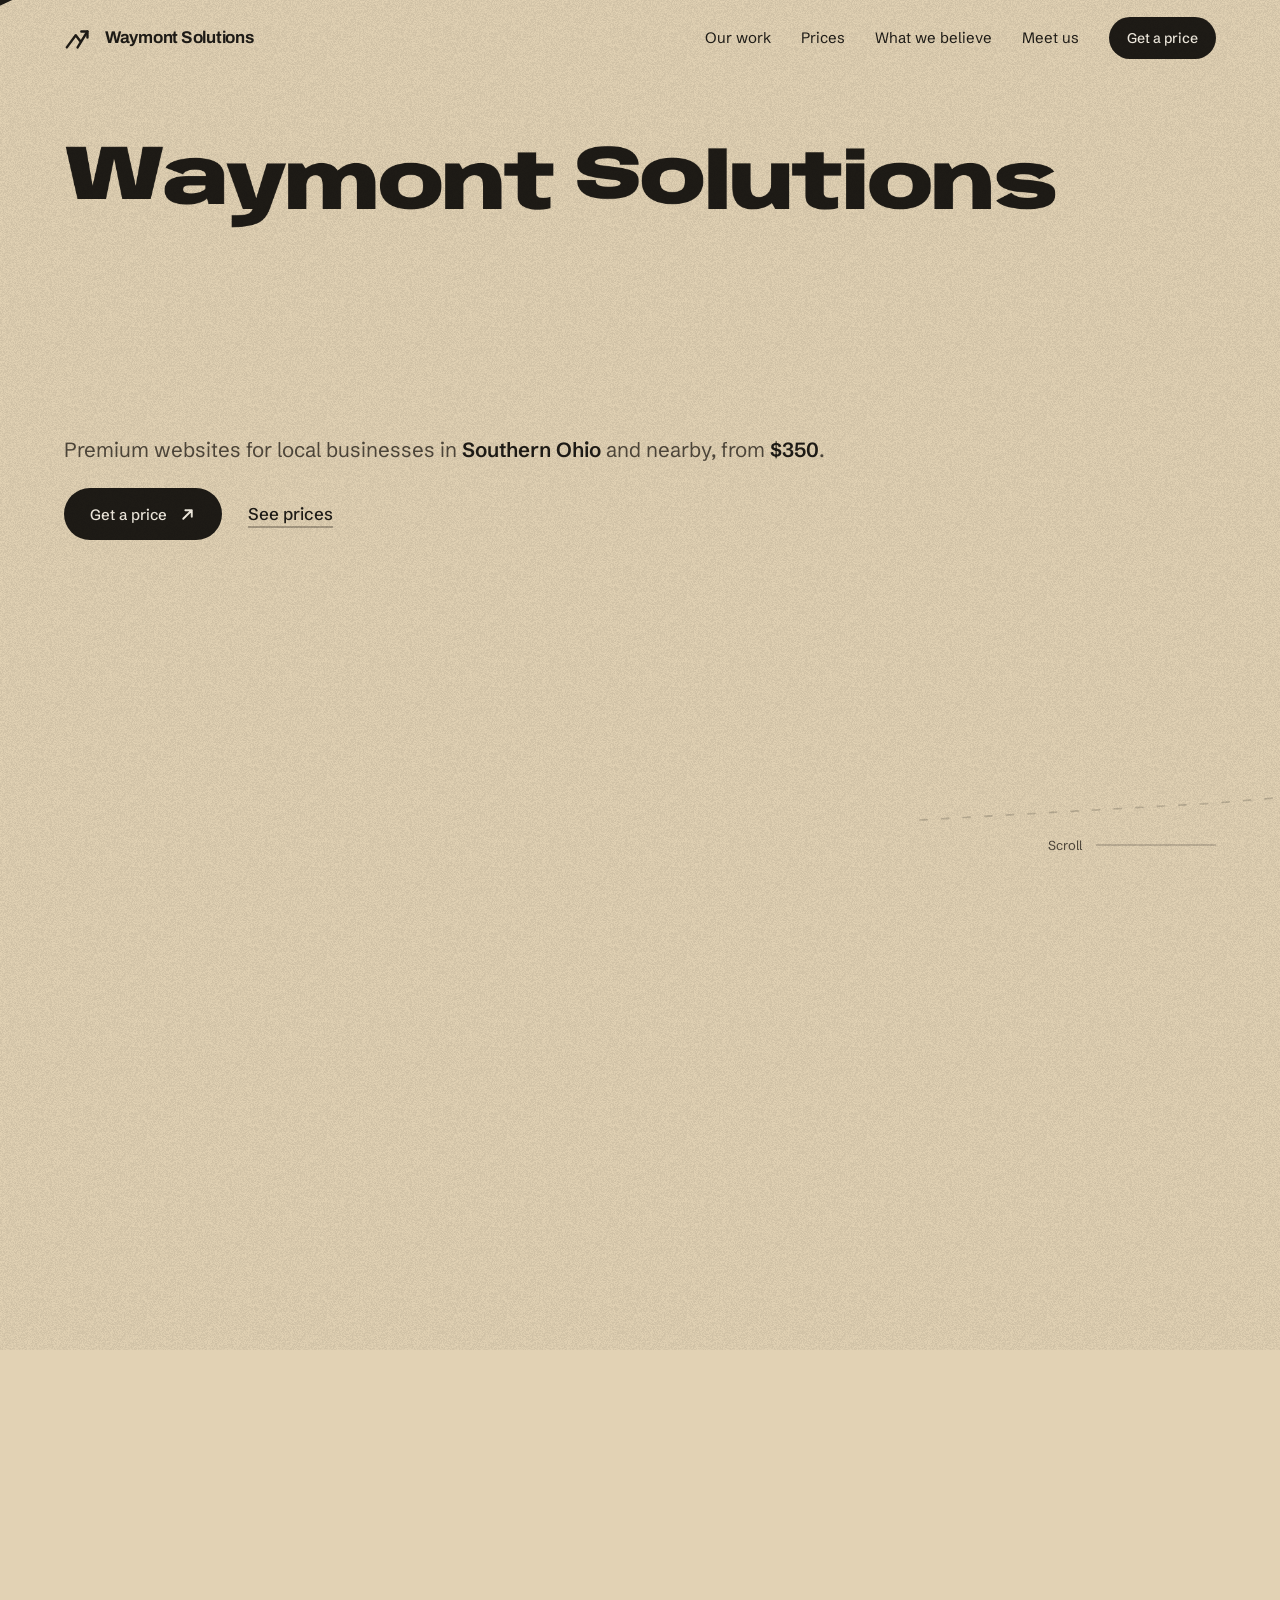
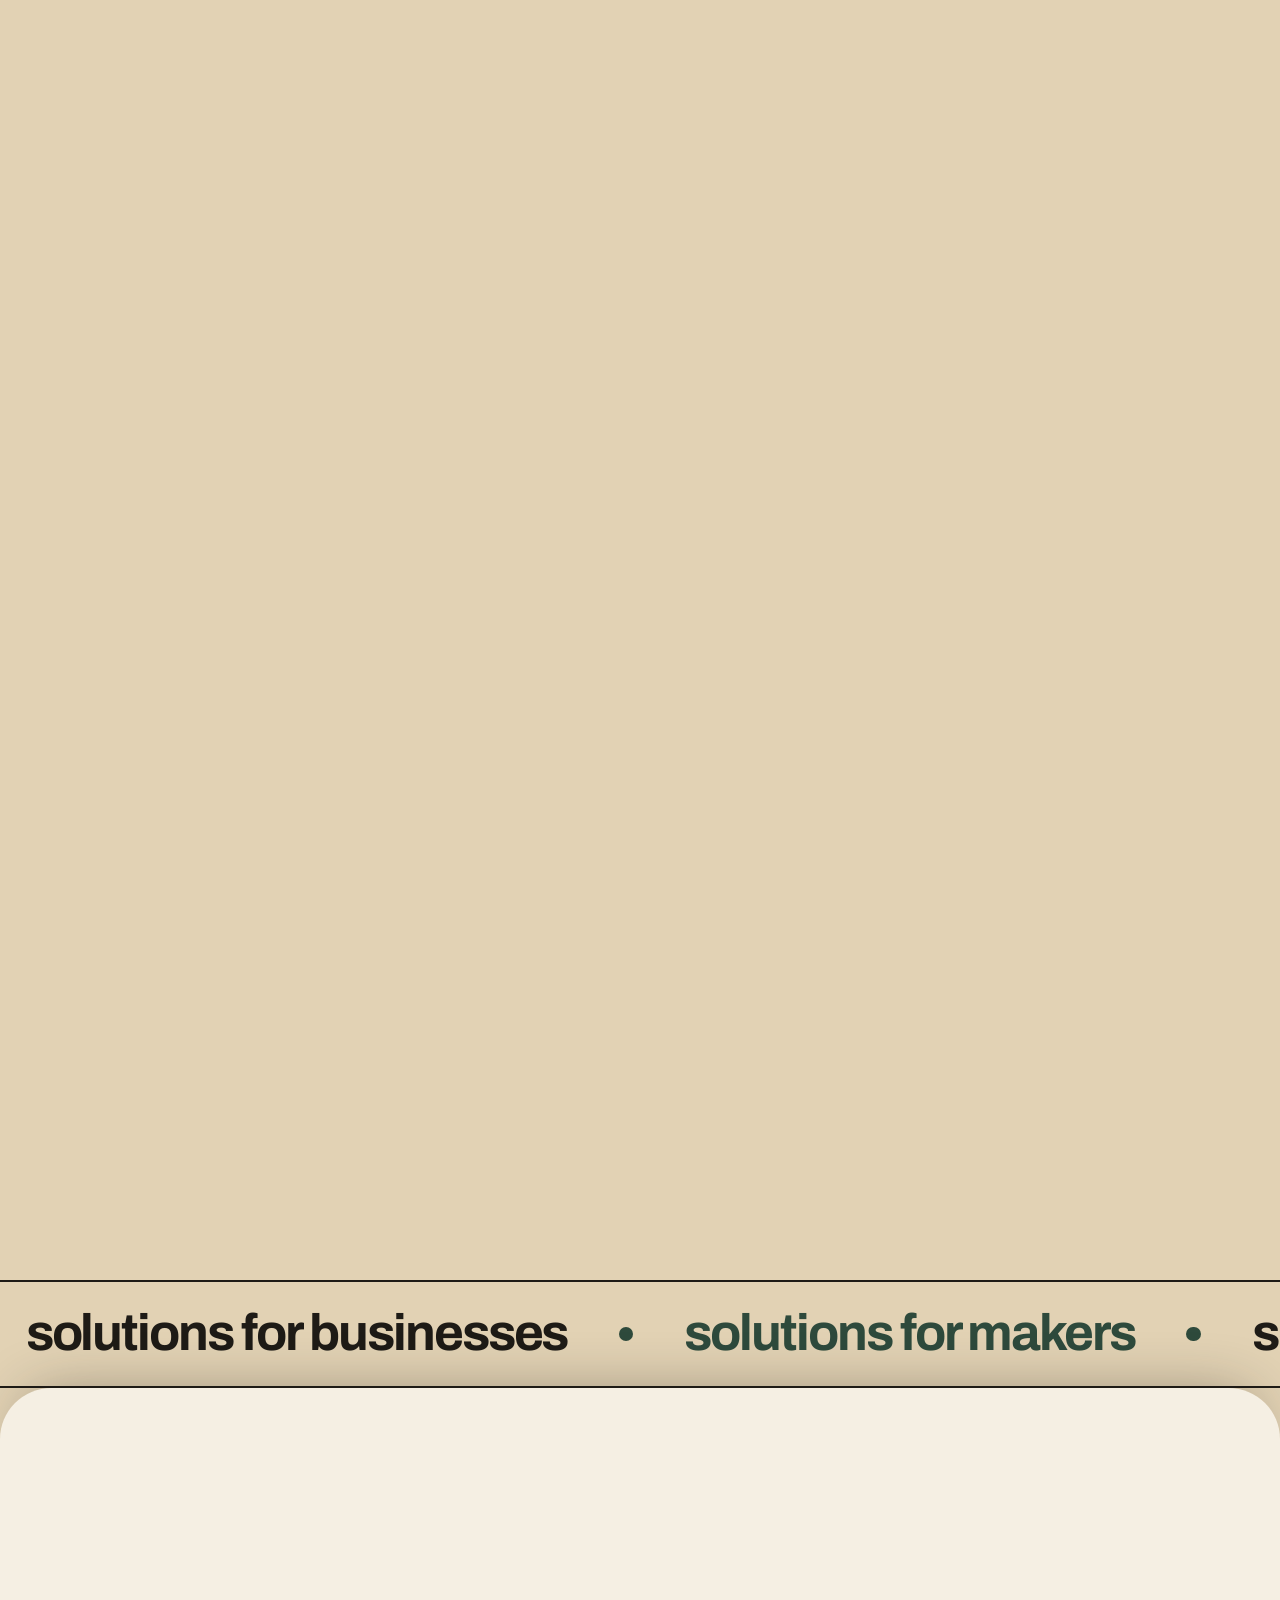
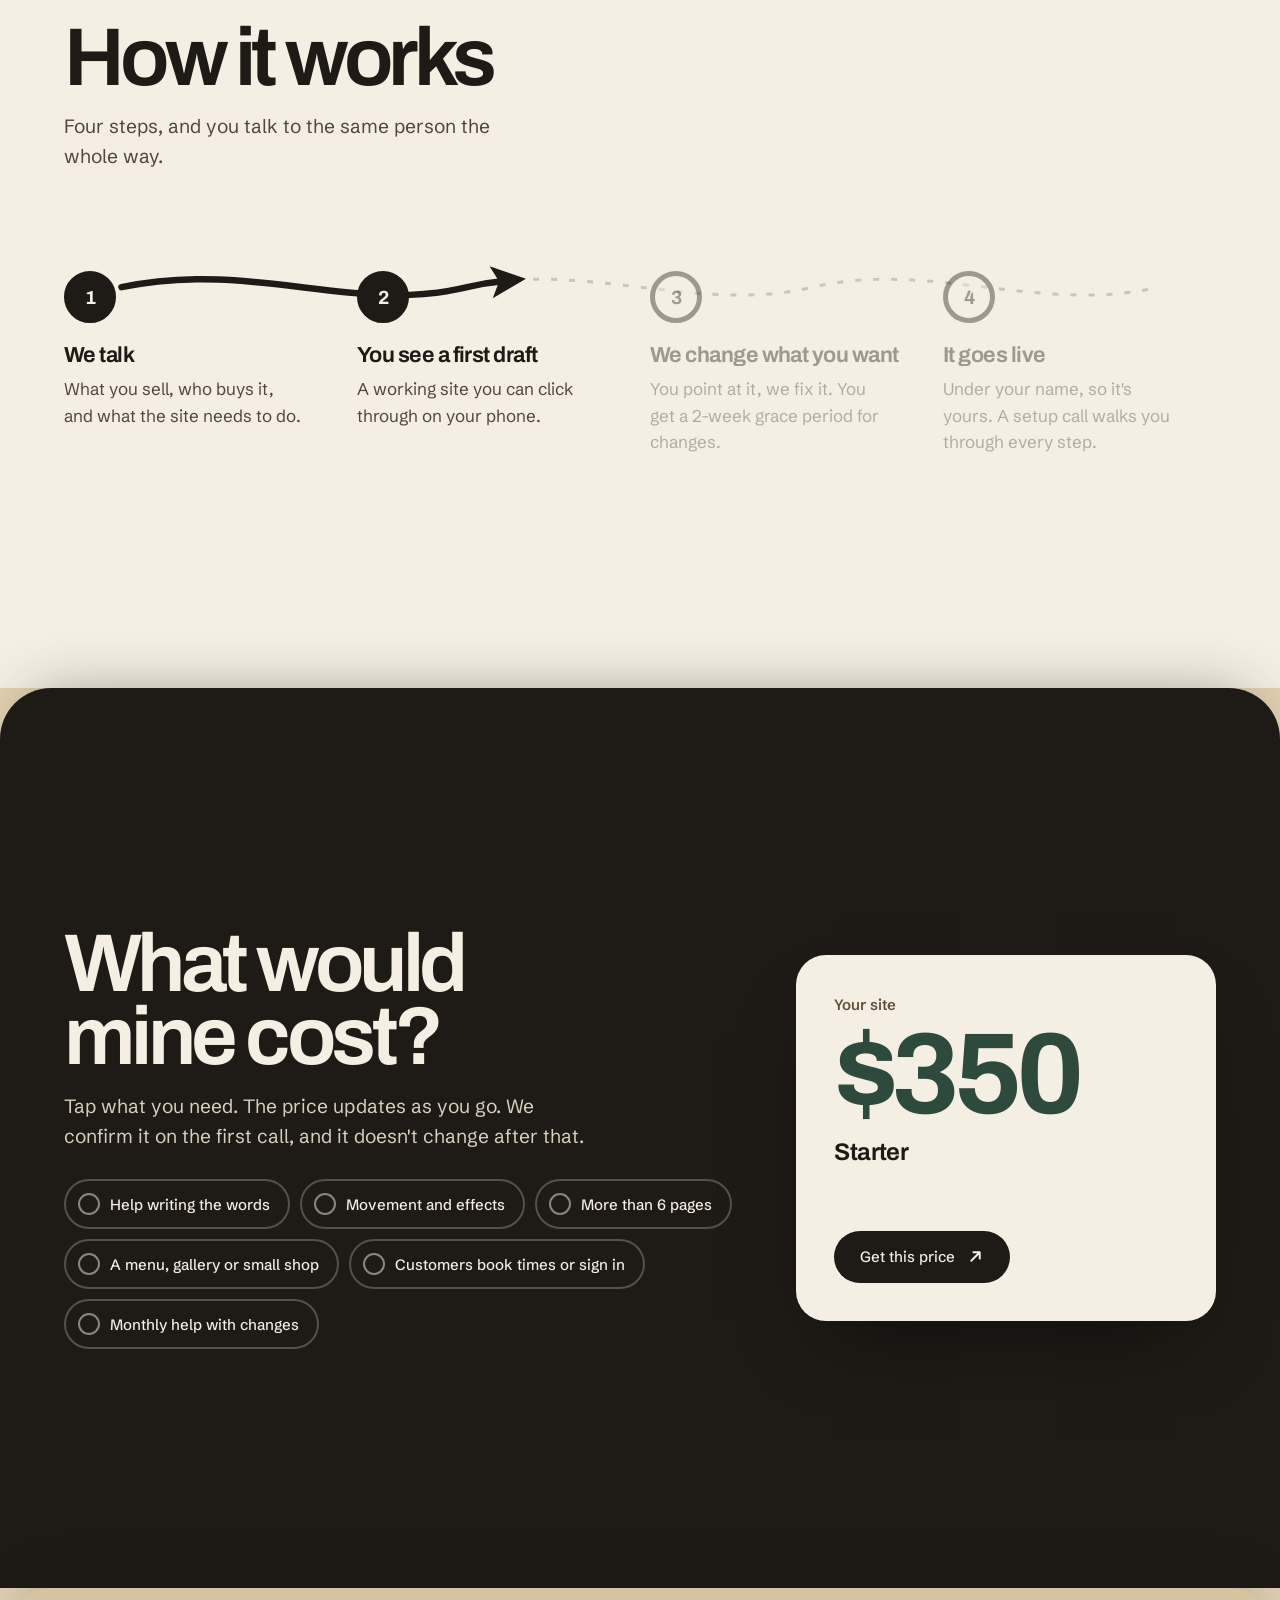
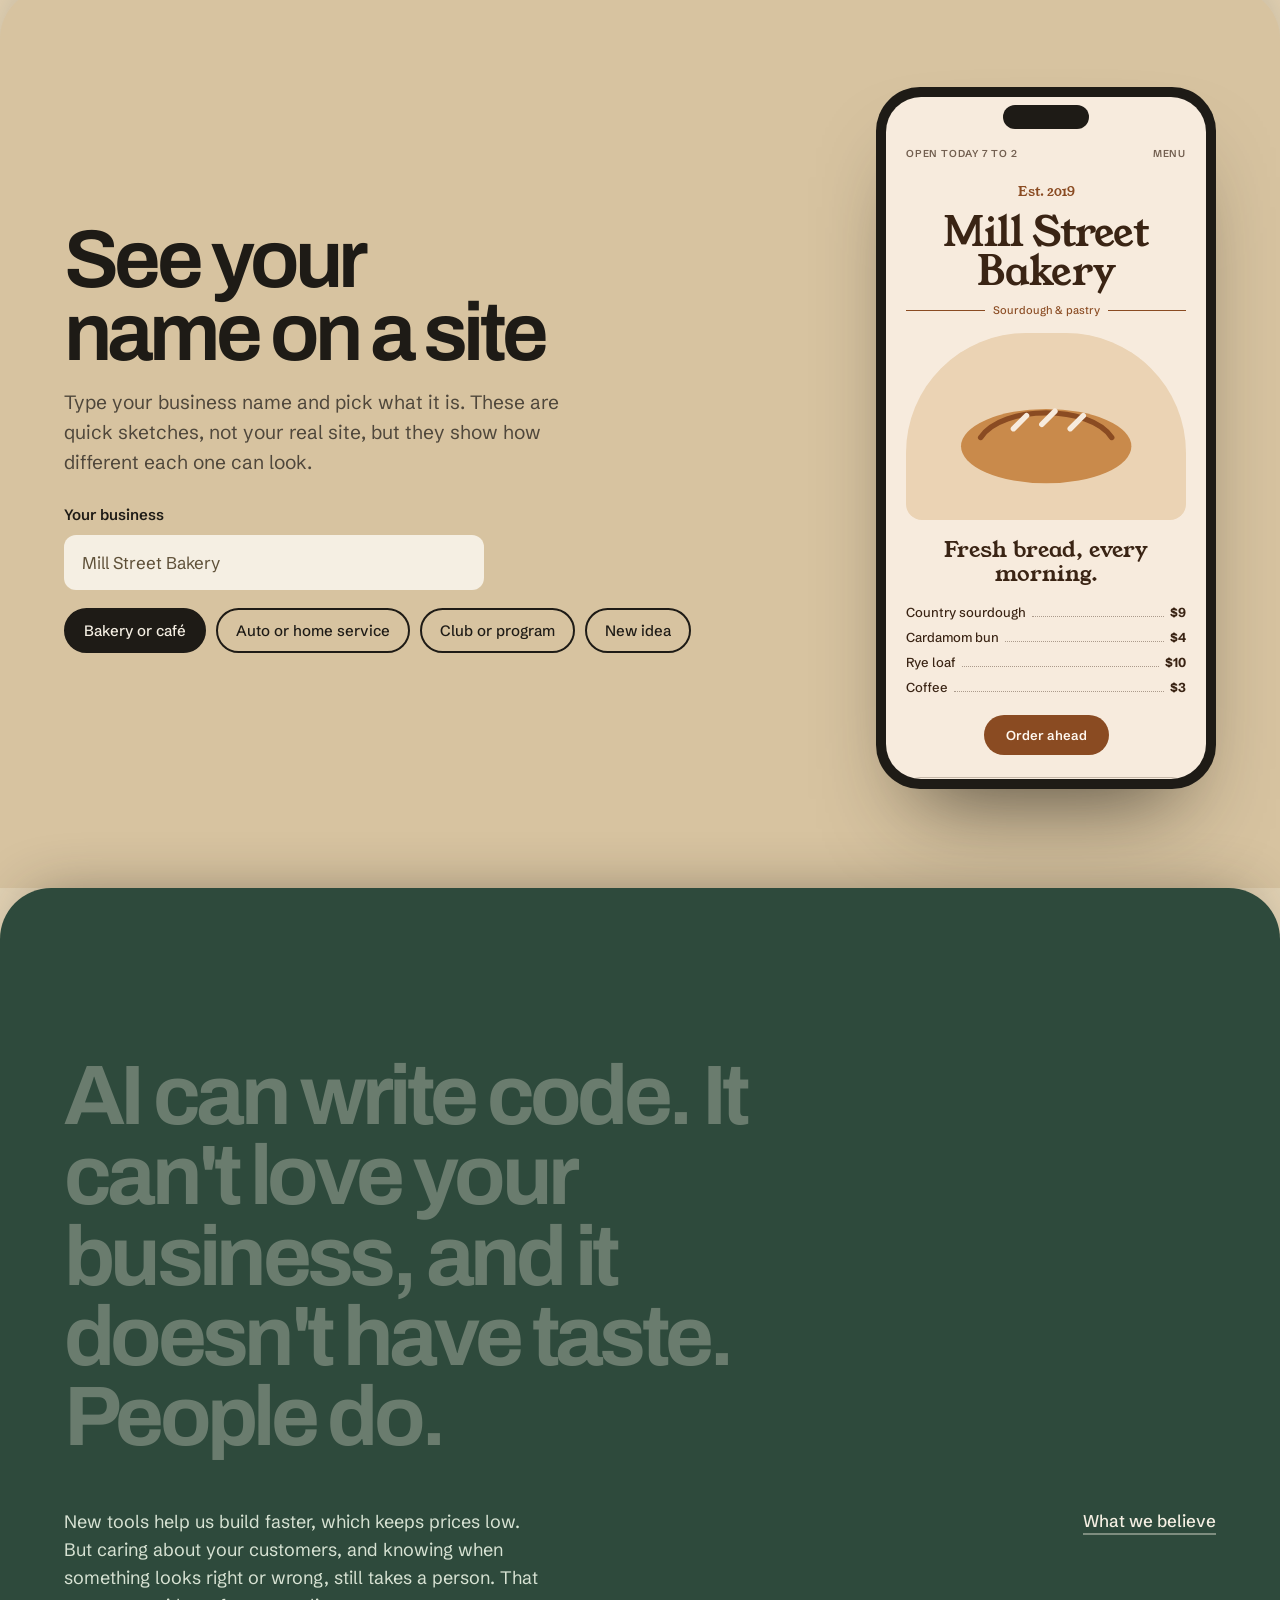
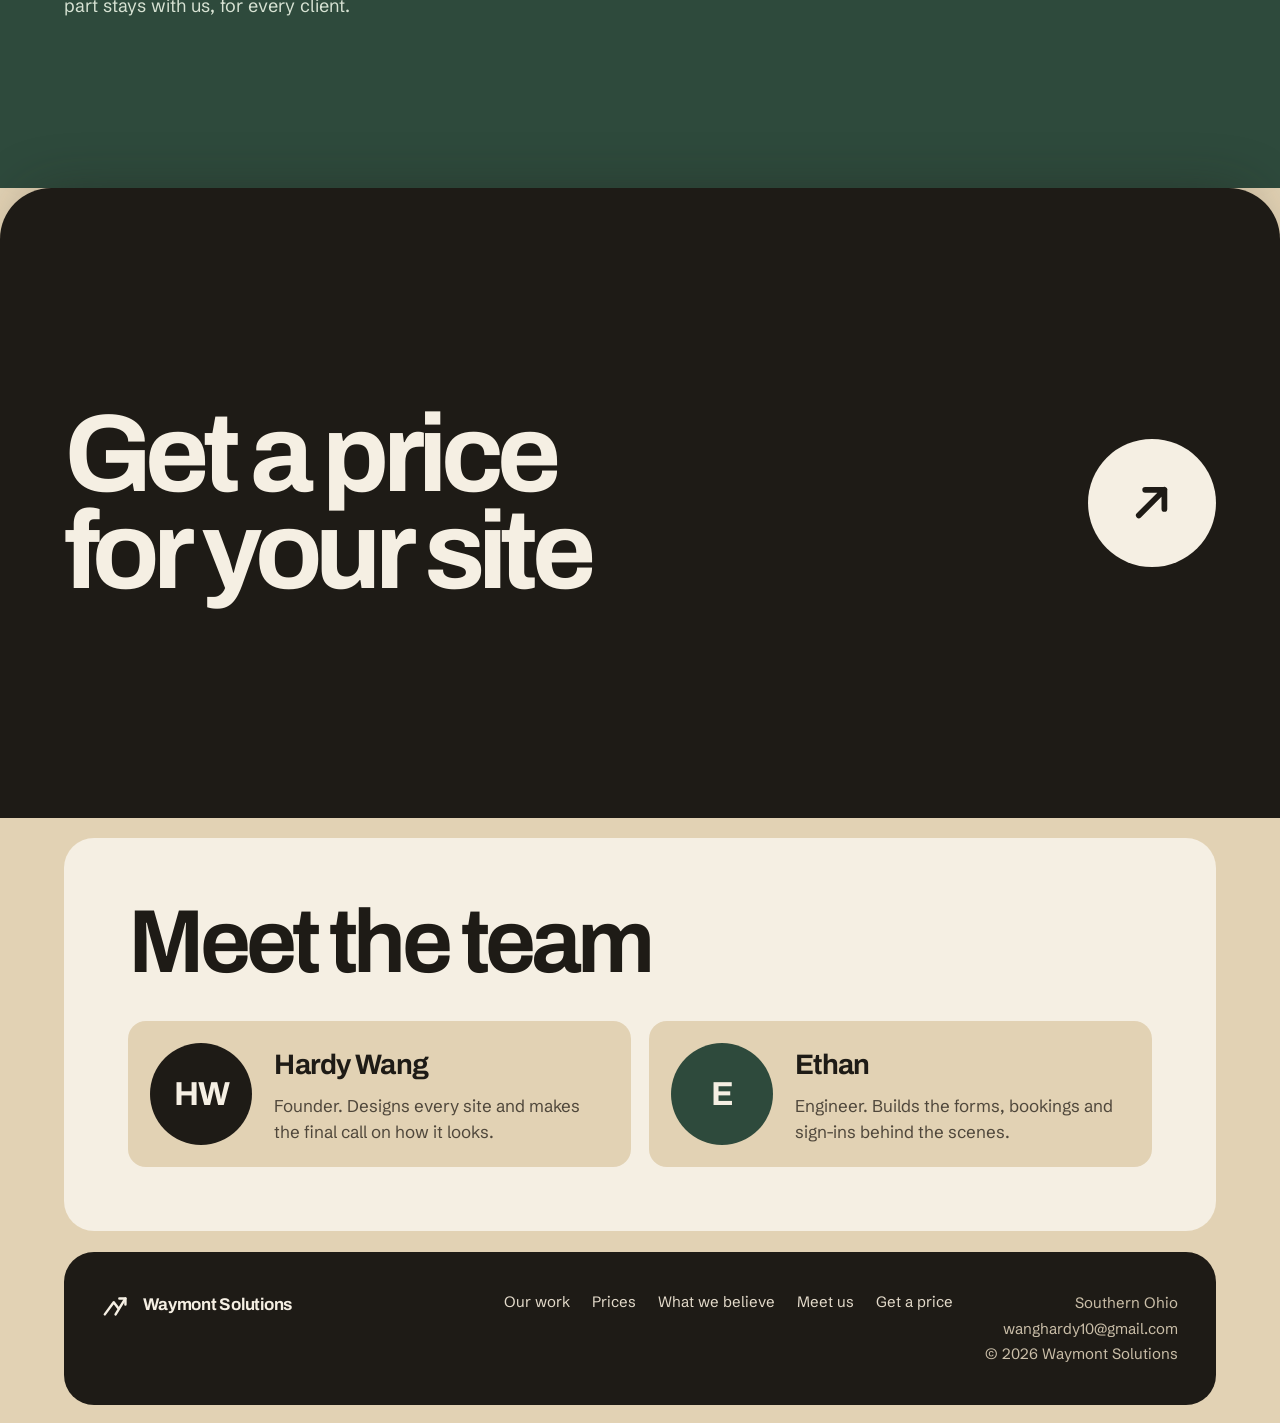
==== commit 82831684: "fix readme overlap" ====
--- a/index.html
+++ b/index.html
@@ -6,6 +6,10 @@
 <meta name="page-type" content="service">
 <meta name="site-kind" content="other">
 <title>Waymont Solutions</title>
+<link rel="icon" href="favicon.ico" sizes="any">
+<link rel="icon" href="assets/icons/favicon.svg" type="image/svg+xml">
+<link rel="apple-touch-icon" href="assets/icons/apple-touch-icon.png">
+<meta name="theme-color" content="#E2D2B4">
 <meta name="description" content="Waymont Solutions builds websites for small businesses, programs and founders in Southern Ohio. Sites start at $350.">
 <link rel="stylesheet" href="assets/css/site.css">
 </head>
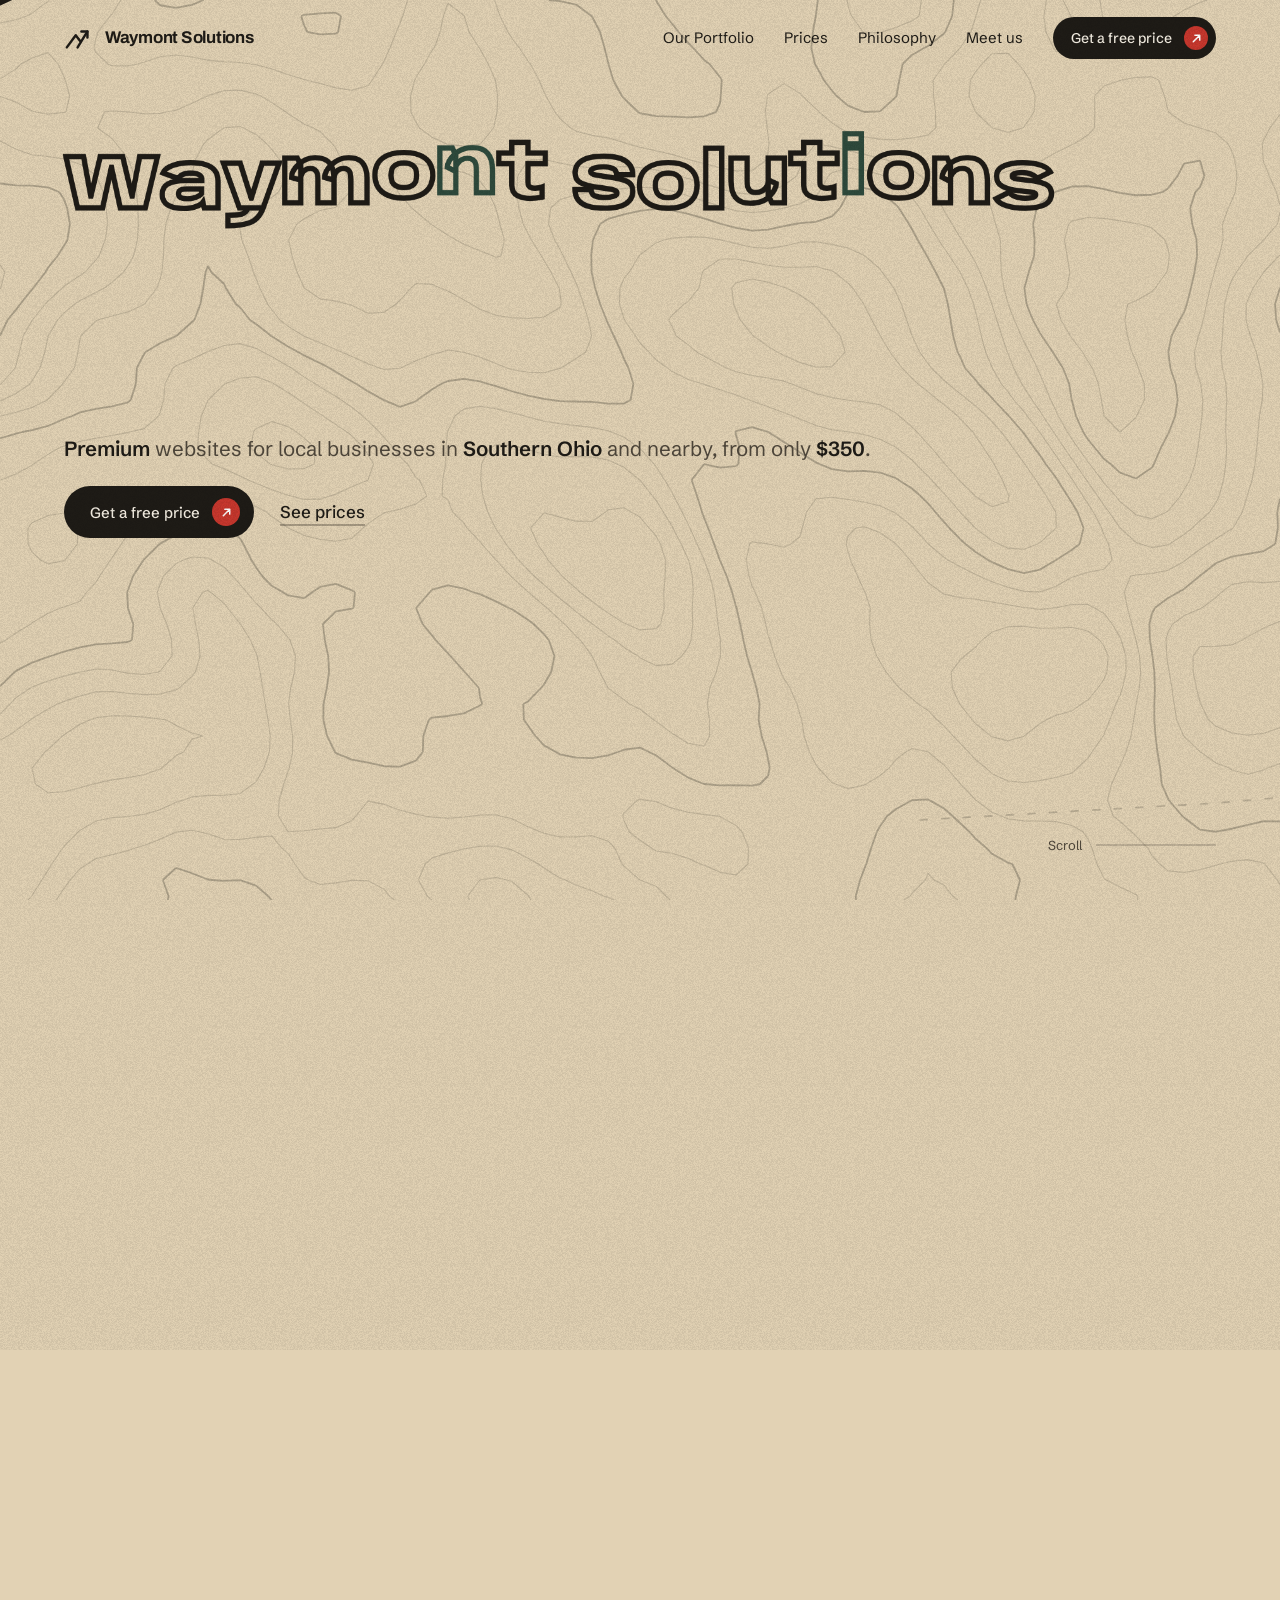
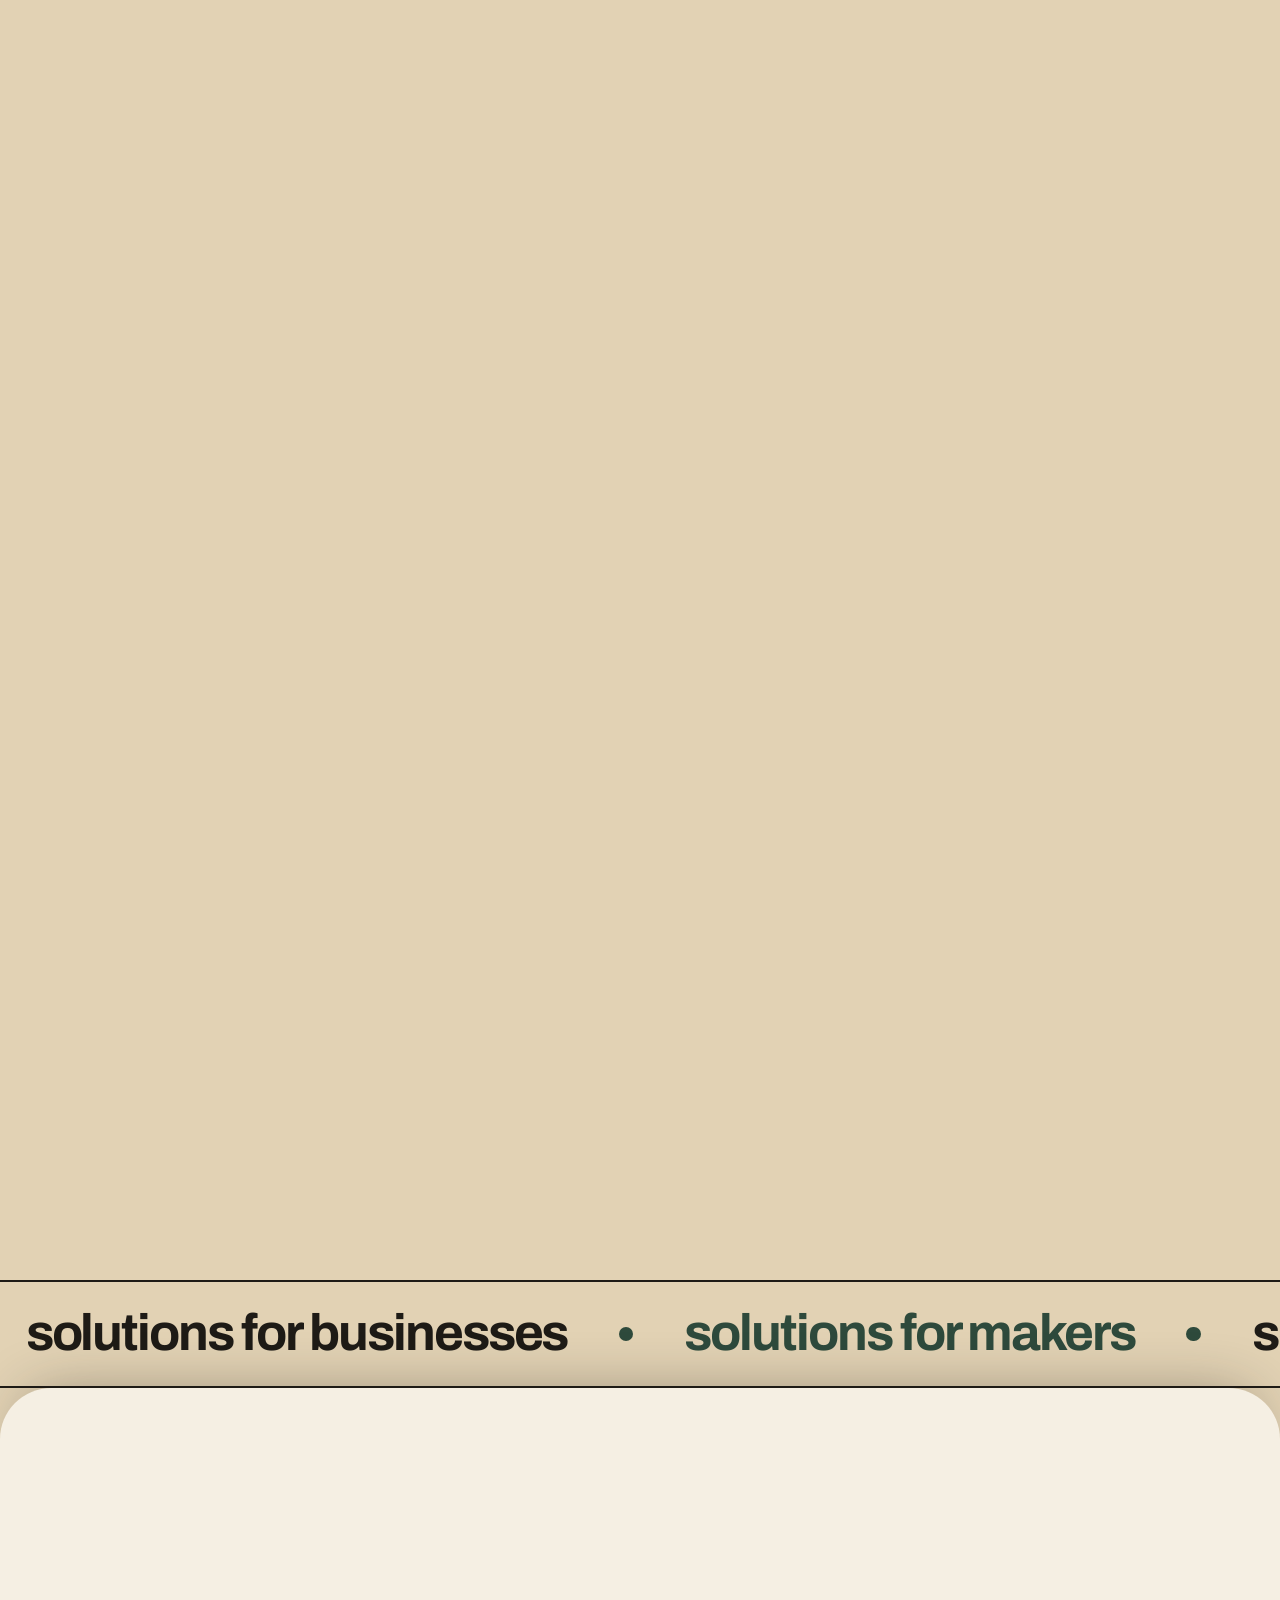
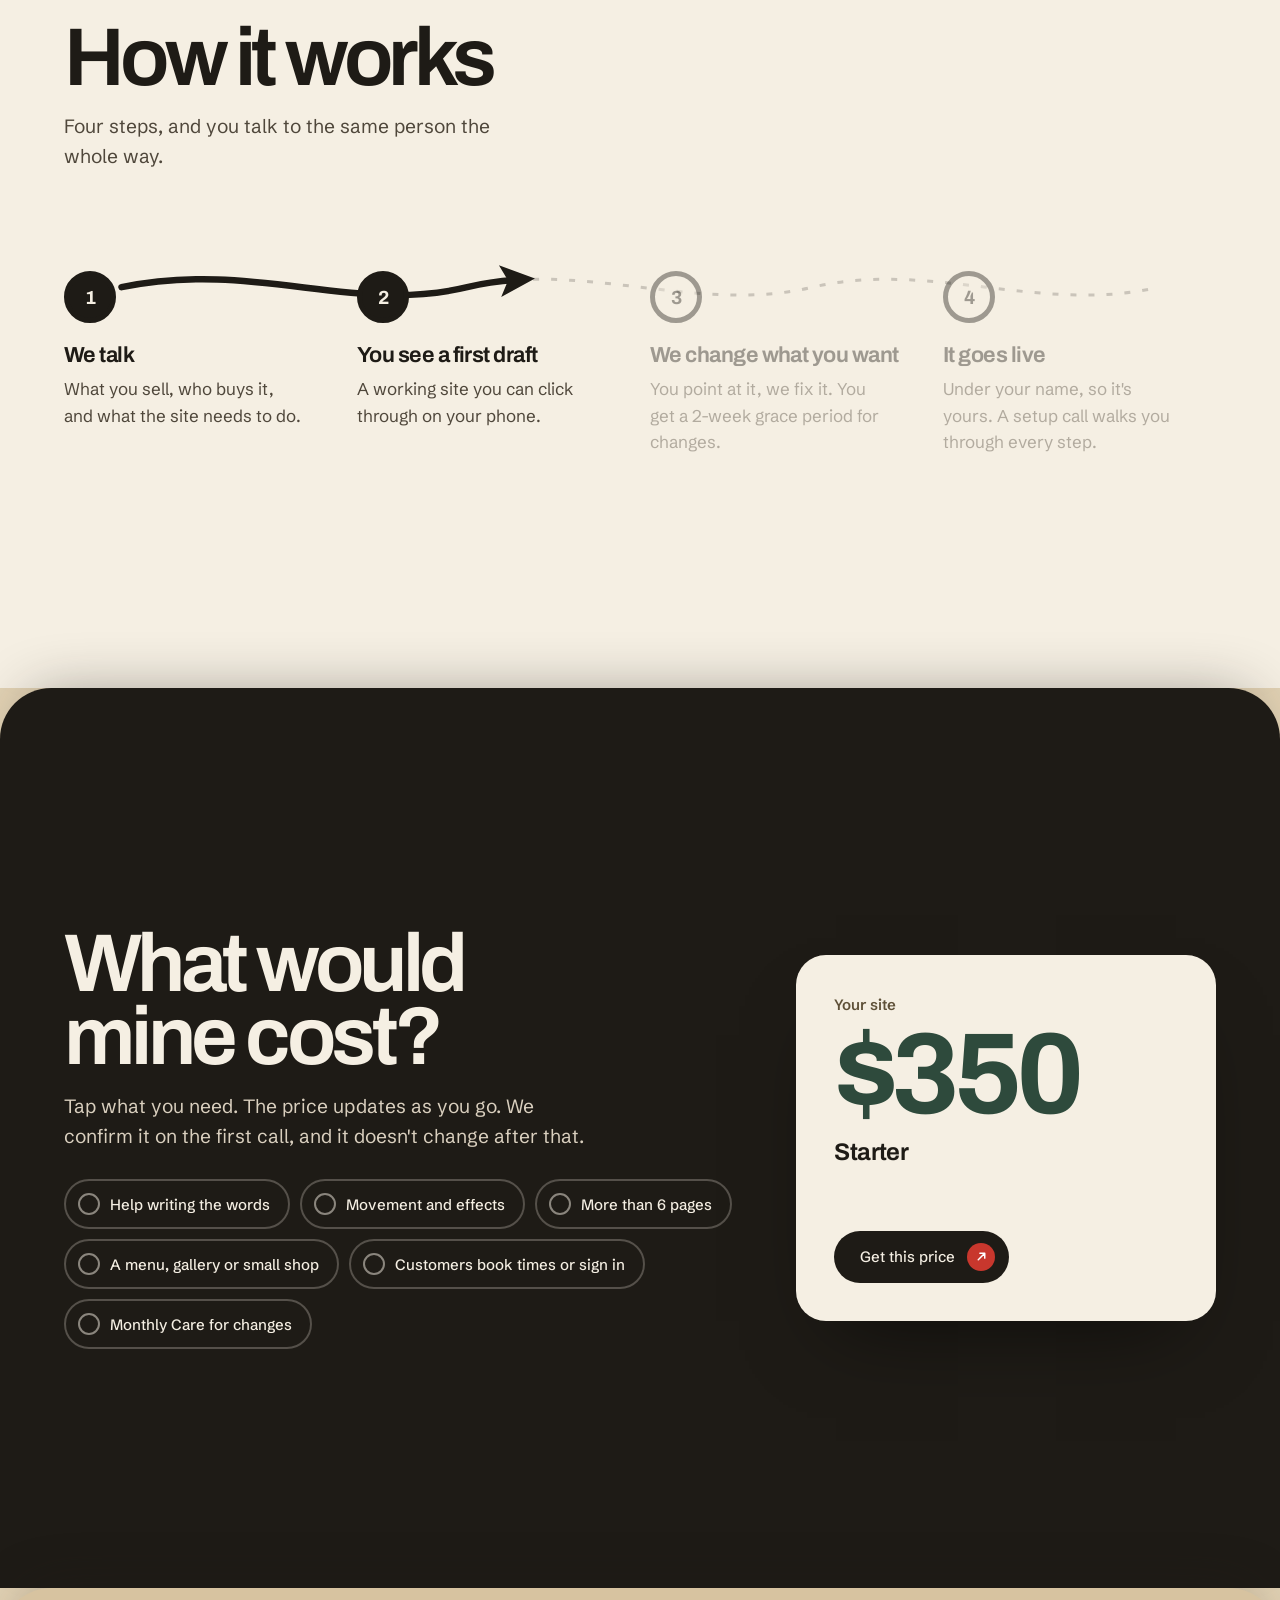
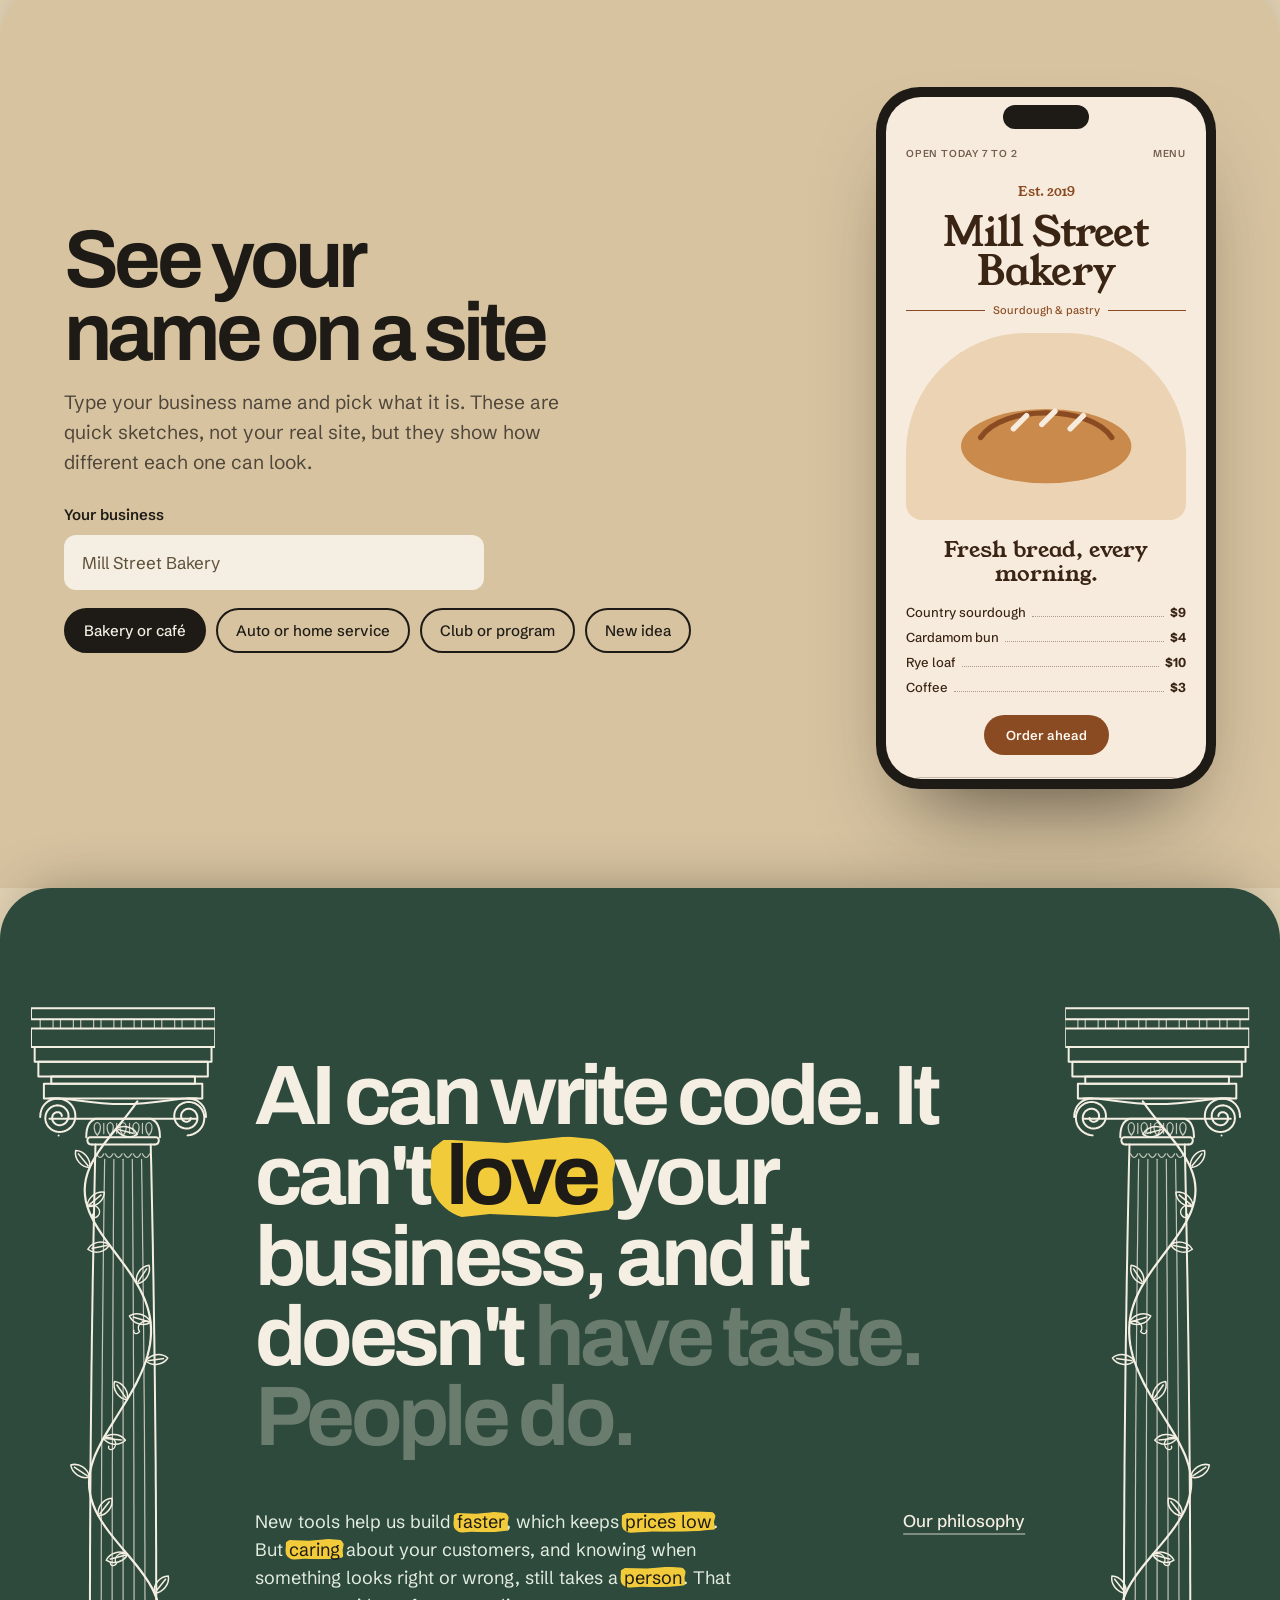
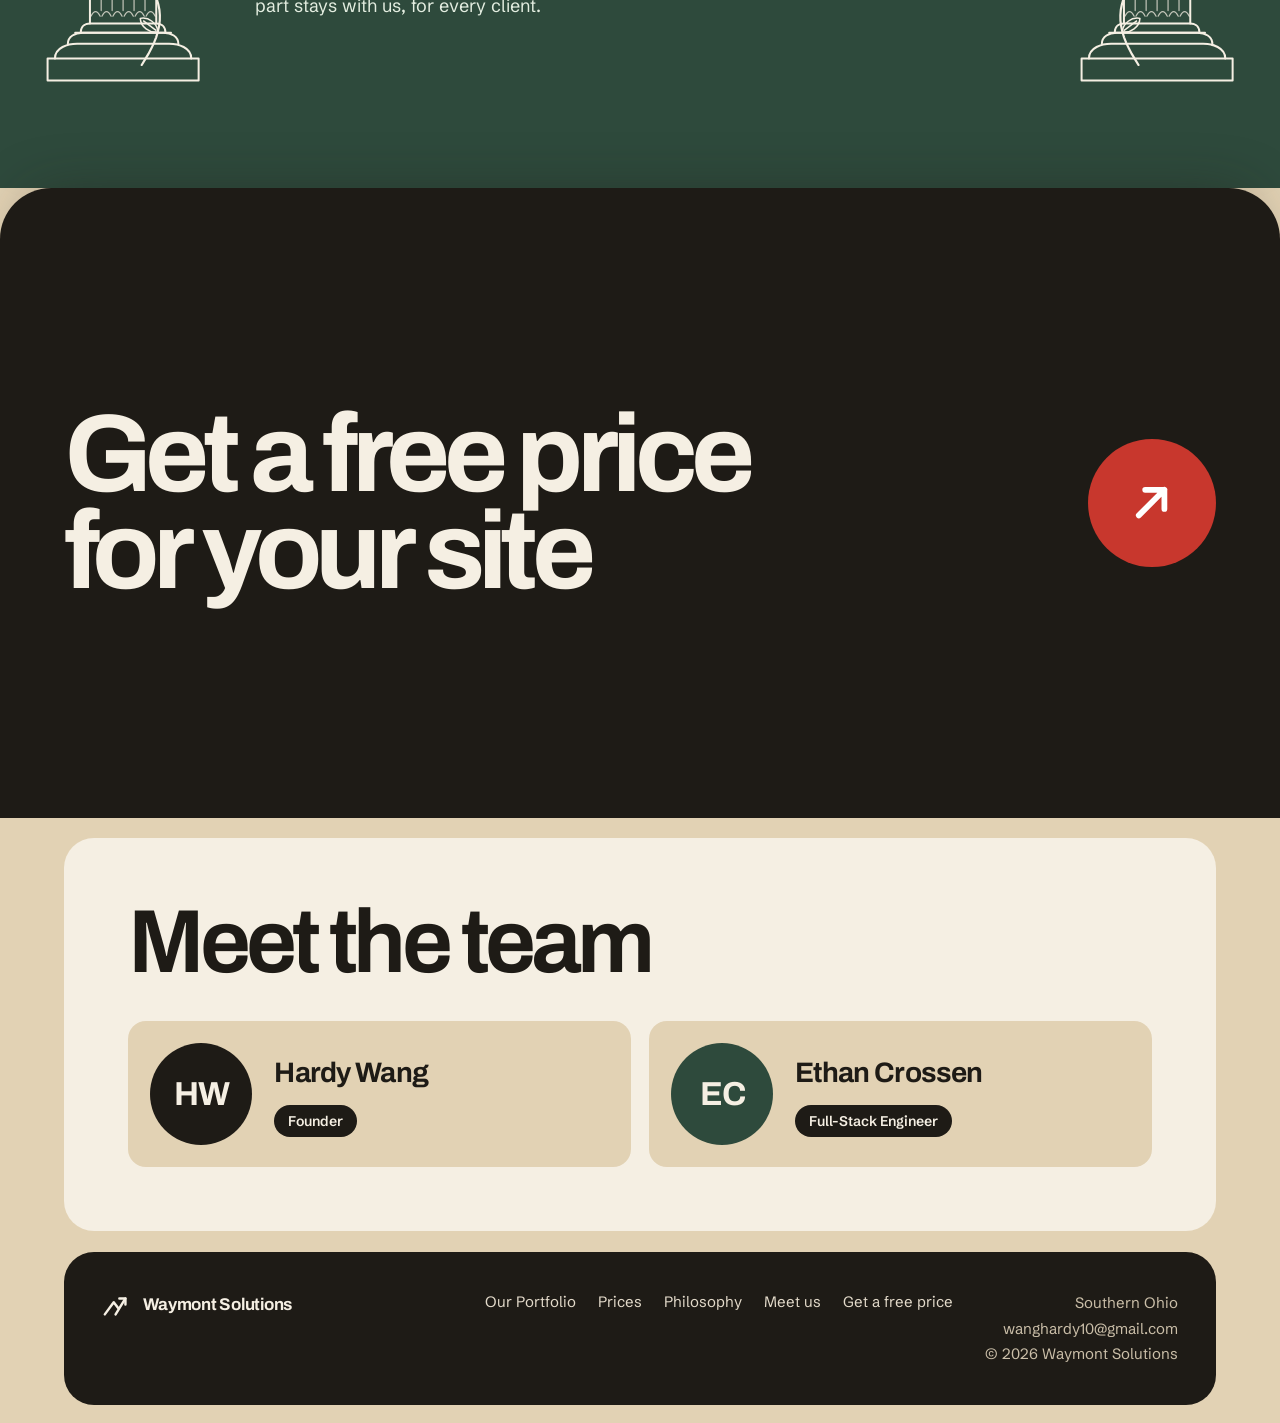
==== commit 2e622377: "Website minor changes" ====
--- a/index.html
+++ b/index.html
@@ -25,11 +25,11 @@
   <div class="wrap bar-in">
     <a class="brand" href="#home" aria-label="Waymont Solutions, home"><svg aria-hidden="true"><use href="#mk"/></svg><span>Waymont Solutions</span><span class="nfor" aria-hidden="true"><span class="f">for</span><span class="nw" id="nw"></span></span></a>
     <nav class="links" aria-label="Main">
-      <a class="l" href="#work">Our work</a>
+      <a class="l" href="#work">Our Portfolio</a>
       <a class="l" href="#prices">Prices</a>
-      <a class="l" href="#philosophy">What we believe</a>
+      <a class="l" href="#philosophy">Philosophy</a>
       <a class="l" href="#team">Meet us</a>
-      <a class="btn sm" href="#contact">Get a price</a>
+      <a class="btn sm" href="#contact">Get a free price <span class="dot" aria-hidden="true"><svg><use href="#go"/></svg></span></a>
       <button class="menu-btn" id="menuBtn" type="button" aria-expanded="false" aria-controls="drawer" aria-label="Open menu"><svg viewBox="0 0 24 24" width="26" height="26" fill="none" stroke="currentColor" stroke-width="2.2" stroke-linecap="round"><path d="M4 8 H20 M4 16 H20"/></svg></button>
     </nav>
   </div>
@@ -38,11 +38,11 @@
 <div class="drawer" id="drawer" role="dialog" aria-modal="true" aria-label="Site menu">
   <button class="close" type="button" id="menuClose">Close</button>
   <a href="#home">Home</a>
-  <a href="#work">Our work</a>
+  <a href="#work">Our Portfolio</a>
   <a href="#prices">Prices</a>
-  <a href="#philosophy">What we believe</a>
+  <a href="#philosophy">Philosophy</a>
   <a href="#team">Meet us</a>
-  <a class="cta" href="#contact">Get a price</a>
+  <a class="cta" href="#contact">Get a free price</a>
 </div>
 
 <div class="wipe" id="wipe" aria-hidden="true"><svg><use href="#mk"/></svg></div>
@@ -54,6 +54,7 @@
   <div class="view" data-view="home">
     <section class="hero" id="hero" aria-label="Waymont Solutions">
       <div class="pin">
+        <canvas id="topo" aria-hidden="true"></canvas>
         <div class="scene" aria-hidden="true">
           <svg id="mtn" viewBox="0 0 1600 900" preserveAspectRatio="xMidYMax slice">
             <defs><clipPath id="snowClip"><rect id="snowRect" x="1100" y="270" width="240" height="0"/></clipPath></defs>
@@ -78,9 +79,9 @@
             <span id="chars" aria-hidden="true"></span>
           </h1>
           <div class="lede" id="lede">
-            <p class="one">Premium websites for local businesses in <b>Southern Ohio</b> and nearby, from <b class="num">$350</b>.</p>
+            <p class="one"><b>Premium</b> websites for local businesses in <b>Southern Ohio</b> and nearby, from only <b class="num">$350</b>.</p>
             <div class="acts">
-              <a class="btn" href="#contact">Get a price <svg aria-hidden="true"><use href="#go"/></svg></a>
+              <a class="btn" href="#contact">Get a free price <span class="dot" aria-hidden="true"><svg><use href="#go"/></svg></span></a>
               <a class="txtlink" href="#prices">See prices</a>
             </div>
           </div>
@@ -117,7 +118,7 @@
               <button type="button" class="opt" data-k="pages" aria-pressed="false"><span class="sw"></span>More than 6 pages</button>
               <button type="button" class="opt" data-k="shop" aria-pressed="false"><span class="sw"></span>A menu, gallery or small shop</button>
               <button type="button" class="opt" data-k="book" aria-pressed="false"><span class="sw"></span>Customers book times or sign in</button>
-              <button type="button" class="opt" data-k="help" aria-pressed="false"><span class="sw"></span>Monthly help with changes</button>
+              <button type="button" class="opt" data-k="help" aria-pressed="false"><span class="sw"></span>Monthly Care for changes</button>
             </div>
           </div>
           <div class="quote-box tilt">
@@ -125,7 +126,7 @@
             <span class="qv num" id="qv">$350</span>
             <span class="qn" id="qn">Starter</span>
             <span class="qm" id="qm"></span>
-            <a class="btn light" href="#contact">Get this price <svg aria-hidden="true"><use href="#go"/></svg></a>
+            <a class="btn light" href="#contact">Get this price <span class="dot" aria-hidden="true"><svg><use href="#go"/></svg></span></a>
           </div>
         </div>
       </div>
@@ -217,16 +218,17 @@
       </div>
 
       <div class="chap pine" id="belief-chap" style="--i:4">
+        <svg class="pillar left" viewBox="0 0 200 760" aria-hidden="true"><g class="col"><path class="pl" d="M18 752 H182 V728 H18 Z"/><path class="pl" d="M26 728 C26 716 40 712 50 712 H150 C160 712 174 716 174 728"/><path class="pl" d="M40 712 C40 704 48 700 56 700 H144 C152 700 160 704 160 712"/><path class="pl" d="M48 700 H152"/><path class="pl" d="M54 700 C54 692 60 690 64 690 H136 C140 690 146 692 146 700"/><path class="pl" d="M64.0 690 L64.0 680 L64.0 670 L64.0 660 L64.0 650 L64.1 640 L64.1 630 L64.1 620 L64.1 610 L64.2 600 L64.2 590 L64.3 580 L64.3 570 L64.4 560 L64.4 550 L64.5 540 L64.6 530 L64.6 520 L64.7 510 L64.8 500 L64.9 490 L65.0 480 L65.1 470 L65.2 460 L65.3 450 L65.4 440 L65.5 430 L65.6 420 L65.7 410 L65.9 400 L66.0 390 L66.1 380 L66.3 370 L66.4 360 L66.6 350 L66.7 340 L66.9 330 L67.0 320 L67.2 310 L67.4 300 L67.6 290 L67.7 280 L67.9 270 L68.1 260 L68.3 250 L68.5 240 L68.7 230 L68.9 220 L69.1 210 L69.3 200 L69.5 190 L69.8 180 L70.0 170"/><path class="pl" d="M136.0 690 L136.0 680 L136.0 670 L136.0 660 L136.0 650 L135.9 640 L135.9 630 L135.9 620 L135.9 610 L135.8 600 L135.8 590 L135.7 580 L135.7 570 L135.6 560 L135.6 550 L135.5 540 L135.4 530 L135.4 520 L135.3 510 L135.2 500 L135.1 490 L135.0 480 L134.9 470 L134.8 460 L134.7 450 L134.6 440 L134.5 430 L134.4 420 L134.3 410 L134.1 400 L134.0 390 L133.9 380 L133.7 370 L133.6 360 L133.4 350 L133.3 340 L133.1 330 L133.0 320 L132.8 310 L132.6 300 L132.4 290 L132.3 280 L132.1 270 L131.9 260 L131.7 250 L131.5 240 L131.3 230 L131.1 220 L130.9 210 L130.7 200 L130.5 190 L130.2 180 L130.0 170"/><path class="pl fl" d="M76.2 676 L76.2 666 L76.3 656 L76.3 646 L76.3 636 L76.3 626 L76.3 616 L76.3 606 L76.4 596 L76.4 586 L76.4 576 L76.5 566 L76.5 556 L76.5 546 L76.6 536 L76.6 526 L76.7 516 L76.7 506 L76.8 496 L76.8 486 L76.9 476 L77.0 466 L77.0 456 L77.1 446 L77.2 436 L77.3 426 L77.3 416 L77.4 406 L77.5 396 L77.6 386 L77.7 376 L77.8 366 L77.9 356 L78.0 346 L78.1 336 L78.2 326 L78.3 316 L78.4 306 L78.5 296 L78.6 286 L78.8 276 L78.9 266 L79.0 256 L79.1 246 L79.3 236 L79.4 226 L79.5 216 L79.7 206 L79.8 196 L80.0 186"/><path class="pl fl" d="M88.1 676 L88.1 666 L88.1 656 L88.1 646 L88.1 636 L88.1 626 L88.2 616 L88.2 606 L88.2 596 L88.2 586 L88.2 576 L88.2 566 L88.3 556 L88.3 546 L88.3 536 L88.3 526 L88.3 516 L88.4 506 L88.4 496 L88.4 486 L88.5 476 L88.5 466 L88.5 456 L88.6 446 L88.6 436 L88.6 426 L88.7 416 L88.7 406 L88.8 396 L88.8 386 L88.8 376 L88.9 366 L88.9 356 L89.0 346 L89.0 336 L89.1 326 L89.1 316 L89.2 306 L89.3 296 L89.3 286 L89.4 276 L89.4 266 L89.5 256 L89.6 246 L89.6 236 L89.7 226 L89.8 216 L89.8 206 L89.9 196 L90.0 186"/><path class="pl fl" d="M100.0 676 L100.0 666 L100.0 656 L100.0 646 L100.0 636 L100.0 626 L100.0 616 L100.0 606 L100.0 596 L100.0 586 L100.0 576 L100.0 566 L100.0 556 L100.0 546 L100.0 536 L100.0 526 L100.0 516 L100.0 506 L100.0 496 L100.0 486 L100.0 476 L100.0 466 L100.0 456 L100.0 446 L100.0 436 L100.0 426 L100.0 416 L100.0 406 L100.0 396 L100.0 386 L100.0 376 L100.0 366 L100.0 356 L100.0 346 L100.0 336 L100.0 326 L100.0 316 L100.0 306 L100.0 296 L100.0 286 L100.0 276 L100.0 266 L100.0 256 L100.0 246 L100.0 236 L100.0 226 L100.0 216 L100.0 206 L100.0 196 L100.0 186"/><path class="pl fl" d="M111.9 676 L111.9 666 L111.9 656 L111.9 646 L111.9 636 L111.9 626 L111.8 616 L111.8 606 L111.8 596 L111.8 586 L111.8 576 L111.8 566 L111.7 556 L111.7 546 L111.7 536 L111.7 526 L111.7 516 L111.6 506 L111.6 496 L111.6 486 L111.5 476 L111.5 466 L111.5 456 L111.4 446 L111.4 436 L111.4 426 L111.3 416 L111.3 406 L111.2 396 L111.2 386 L111.2 376 L111.1 366 L111.1 356 L111.0 346 L111.0 336 L110.9 326 L110.9 316 L110.8 306 L110.7 296 L110.7 286 L110.6 276 L110.6 266 L110.5 256 L110.4 246 L110.4 236 L110.3 226 L110.2 216 L110.2 206 L110.1 196 L110.0 186"/><path class="pl fl" d="M123.8 676 L123.8 666 L123.7 656 L123.7 646 L123.7 636 L123.7 626 L123.7 616 L123.7 606 L123.6 596 L123.6 586 L123.6 576 L123.5 566 L123.5 556 L123.5 546 L123.4 536 L123.4 526 L123.3 516 L123.3 506 L123.2 496 L123.2 486 L123.1 476 L123.0 466 L123.0 456 L122.9 446 L122.8 436 L122.7 426 L122.7 416 L122.6 406 L122.5 396 L122.4 386 L122.3 376 L122.2 366 L122.1 356 L122.0 346 L121.9 336 L121.8 326 L121.7 316 L121.6 306 L121.5 296 L121.4 286 L121.2 276 L121.1 266 L121.0 256 L120.9 246 L120.7 236 L120.6 226 L120.5 216 L120.3 206 L120.2 196 L120.0 186"/><path class="pl fl" d="M65.1 682 Q70.1 672 75.1 682"/><path class="pl fl" d="M71.1 180 Q75.1 188 79.1 180"/><path class="pl fl" d="M77.0 682 Q82.0 672 87.0 682"/><path class="pl fl" d="M81.0 180 Q85.0 188 89.0 180"/><path class="pl fl" d="M88.9 682 Q93.9 672 98.9 682"/><path class="pl fl" d="M90.9 180 Q94.9 188 98.9 180"/><path class="pl fl" d="M101.1 682 Q106.1 672 111.1 682"/><path class="pl fl" d="M101.1 180 Q105.1 188 109.1 180"/><path class="pl fl" d="M113.0 682 Q118.0 672 123.0 682"/><path class="pl fl" d="M111.0 180 Q115.0 188 119.0 180"/><path class="pl fl" d="M124.9 682 Q129.9 672 134.9 682"/><path class="pl fl" d="M120.9 180 Q124.9 188 128.9 180"/><path class="pl" d="M66 170 H134"/><path class="pl" d="M64 162 H136 M64 162 C60 162 60 170 66 170 M136 162 C140 162 140 170 134 170"/><path class="pl" d="M60 162 C60 150 64 144 70 142 H130 C136 144 140 150 140 162"/><path class="pl fl" d="M72 160 C67 154 68 147 72 146 C76 147 77 154 72 160 Z"/><path class="pl fl" d="M79 147 L79 158"/><path class="pl fl" d="M86 160 C81 154 82 147 86 146 C90 147 91 154 86 160 Z"/><path class="pl fl" d="M93 147 L93 158"/><path class="pl fl" d="M100 160 C95 154 96 147 100 146 C104 147 105 154 100 160 Z"/><path class="pl fl" d="M107 147 L107 158"/><path class="pl fl" d="M114 160 C109 154 110 147 114 146 C118 147 119 154 114 160 Z"/><path class="pl fl" d="M121 147 L121 158"/><path class="pl fl" d="M128 160 C123 154 124 147 128 146 C132 147 133 154 128 160 Z"/><path class="pl" d="M20 142 H180"/><path class="pl" d="M20 120 C40 118 60 126 100 126 C140 126 160 118 180 120"/><path class="pl" d="M30.0 120.0 L33.0 120.4 L35.9 121.3 L38.6 122.6 L41.1 124.3 L43.3 126.3 L45.1 128.6 L46.5 131.1 L47.5 133.8 L48.0 136.6 L48.2 139.4 L47.9 142.1 L47.2 144.8 L46.1 147.3 L44.6 149.6 L42.8 151.6 L40.8 153.2 L38.6 154.6 L36.2 155.5 L33.7 156.1 L31.1 156.3 L28.6 156.1 L26.2 155.5 L24.0 154.6 L21.9 153.4 L20.1 151.8 L18.5 150.1 L17.3 148.1 L16.3 146.0 L15.8 143.8 L15.5 141.5 L15.7 139.3 L16.1 137.2 L16.9 135.1 L17.9 133.3 L19.3 131.6 L20.8 130.2 L22.5 129.1 L24.4 128.2 L26.3 127.7 L28.2 127.4 L30.2 127.5 L32.1 127.8 L33.8 128.5 L35.5 129.3 L36.9 130.5 L38.2 131.8 L39.2 133.2 L40.0 134.8 L40.5 136.4 L40.7 138.1 L40.7 139.8 L40.4 141.4 L39.9 142.9 L39.2 144.3 L38.3 145.6 L37.2 146.7 L36.0 147.5 L34.7 148.2 L33.3 148.6 L31.9 148.9 L30.5 148.9 L29.2 148.7 L27.9 148.3 L26.7 147.7 L25.7 146.9 L24.8 146.0 L24.1 145.0 L23.5 144.0 L23.2 142.9 L23.0 141.8 L23.0 140.6 L23.1 139.6 L23.5 138.6 L23.9 137.6 L24.5 136.8 L25.2 136.1 L26.0 135.6 L26.8 135.2 L27.6 134.9 L28.5 134.8 L29.3 134.8 L30.1 134.9 L30.9 135.2 L31.5 135.6 L32.1 136.0 L32.6 136.5 L33.0 137.1 L33.2 137.7 L33.4 138.3 L33.4 138.9"/><path class="pl" d="M170.0 160.0 L173.0 159.6 L175.9 158.7 L178.6 157.4 L181.1 155.7 L183.3 153.7 L185.1 151.4 L186.5 148.9 L187.5 146.2 L188.0 143.4 L188.2 140.6 L187.9 137.9 L187.2 135.2 L186.1 132.7 L184.6 130.4 L182.8 128.4 L180.8 126.8 L178.6 125.4 L176.2 124.5 L173.7 123.9 L171.1 123.7 L168.6 123.9 L166.2 124.5 L164.0 125.4 L161.9 126.6 L160.1 128.2 L158.5 129.9 L157.3 131.9 L156.3 134.0 L155.8 136.2 L155.5 138.5 L155.7 140.7 L156.1 142.8 L156.9 144.9 L157.9 146.7 L159.3 148.4 L160.8 149.8 L162.5 150.9 L164.4 151.8 L166.3 152.3 L168.2 152.6 L170.2 152.5 L172.1 152.2 L173.8 151.5 L175.5 150.7 L176.9 149.5 L178.2 148.2 L179.2 146.8 L180.0 145.2 L180.5 143.6 L180.7 141.9 L180.7 140.2 L180.4 138.6 L179.9 137.1 L179.2 135.7 L178.3 134.4 L177.2 133.3 L176.0 132.5 L174.7 131.8 L173.3 131.4 L171.9 131.1 L170.5 131.1 L169.2 131.3 L167.9 131.7 L166.7 132.3 L165.7 133.1 L164.8 134.0 L164.1 135.0 L163.5 136.0 L163.2 137.1 L163.0 138.2 L163.0 139.4 L163.1 140.4 L163.5 141.4 L163.9 142.4 L164.5 143.2 L165.2 143.9 L166.0 144.4 L166.8 144.8 L167.6 145.1 L168.5 145.2 L169.3 145.2 L170.1 145.1 L170.9 144.8 L171.5 144.4 L172.1 144.0 L172.6 143.5 L173.0 142.9 L173.2 142.3 L173.4 141.7 L173.4 141.1"/><path class="pl" d="M30 160 C30 160 30 160 30 160"/><path class="pl" d="M10 140 C10 128 18 120 30 120"/><path class="pl" d="M190 140 C190 128 182 120 170 120"/><path class="pl" d="M14 120 H186 V104 H14 Z"/><path class="pl" d="M22 104 H178 V96 H22 Z"/><path class="pl" d="M8 96 H192 V80 H8 Z"/><path class="pl" d="M4 80 H196 V64 H4 Z"/><path class="pl" d="M0 64 H200 V44 H0 Z"/><path class="pl fl" d="M10 44 V34 H24 V44"/><path class="pl fl" d="M32 44 V34 H46 V44"/><path class="pl fl" d="M54 44 V34 H68 V44"/><path class="pl fl" d="M76 44 V34 H90 V44"/><path class="pl fl" d="M98 44 V34 H112 V44"/><path class="pl fl" d="M120 44 V34 H134 V44"/><path class="pl fl" d="M142 44 V34 H156 V44"/><path class="pl fl" d="M164 44 V34 H178 V44"/><path class="pl fl" d="M186 44 V34 H200 V44"/><path class="pl" d="M0 34 H200 V22 H0 Z"/></g><path class="vine" pathLength="1" d="M120.2 735 L123.9 729 L127.5 723 L130.7 717 L133.5 711 L135.9 705 L137.7 699 L139.0 693 L139.8 687 L139.9 681 L139.4 675 L138.2 669 L136.4 663 L134.0 657 L131.1 651 L127.6 645 L123.7 639 L119.3 633 L114.7 627 L109.8 621 L104.8 615 L99.7 609 L94.7 603 L89.8 597 L85.1 591 L80.7 585 L76.7 579 L73.1 573 L70.0 567 L67.5 561 L65.5 555 L64.1 549 L63.2 543 L63.0 537 L63.3 531 L64.2 525 L65.6 519 L67.5 513 L69.7 507 L72.4 501 L75.4 495 L78.6 489 L82.1 483 L85.7 477 L89.4 471 L93.2 465 L96.9 459 L100.6 453 L104.3 447 L107.8 441 L111.2 435 L114.4 429 L117.3 423 L120.0 417 L122.5 411 L124.7 405 L126.5 399 L128.0 393 L129.2 387 L129.9 381 L130.3 375 L130.3 369 L129.9 363 L129.0 357 L127.7 351 L126.0 345 L123.8 339 L121.2 333 L118.3 327 L114.9 321 L111.2 315 L107.3 309 L103.1 303 L98.7 297 L94.2 291 L89.7 285 L85.2 279 L80.8 273 L76.6 267 L72.7 261 L69.1 255 L65.9 249 L63.2 243 L61.1 237 L59.5 231 L58.6 225 L58.3 219 L58.7 213 L59.7 207 L61.4 201 L63.7 195 L66.6 189 L70.0 183 L73.8 177 L78.0 171 L82.6 165 L87.3 159 L92.2 153 L97.1 147 L102.0 141 L106.7 135 L111.2 129 L115.5 123"/><g class="lf" style="--d:0.058" transform="translate(137.7 699) rotate(-142.6)"><path class="lfp" d="M0 0 C6 -7 18 -7 24 0 C18 7 6 7 0 0 Z M2 0 H20"/></g><g class="lf" style="--d:0.126" transform="translate(134.0 657) rotate(-51.2)"><path class="lfp" d="M0 0 C6 -7 18 -7 24 0 C18 7 6 7 0 0 Z M2 0 H20"/></g><g class="lf" style="--d:0.194" transform="translate(104.8 615) rotate(-195.2)"><path class="lfp" d="M0 0 C6 -7 18 -7 24 0 C18 7 6 7 0 0 Z M2 0 H20"/></g><path class="tend" style="--d:0.194" pathLength="1" d="M104.8 615 c-10 -4 -16 4 -12 10 c-3 4 -8 2 -6 -2"/><g class="lf" style="--d:0.262" transform="translate(73.1 573) rotate(-52.2)"><path class="lfp" d="M0 0 C6 -7 18 -7 24 0 C18 7 6 7 0 0 Z M2 0 H20"/></g><g class="lf" style="--d:0.330" transform="translate(63.3 531) rotate(-146.7)"><path class="lfp" d="M0 0 C6 -7 18 -7 24 0 C18 7 6 7 0 0 Z M2 0 H20"/></g><g class="lf" style="--d:0.398" transform="translate(78.6 489) rotate(4.9)"><path class="lfp" d="M0 0 C6 -7 18 -7 24 0 C18 7 6 7 0 0 Z M2 0 H20"/></g><path class="tend" style="--d:0.398" pathLength="1" d="M78.6 489 c10 -4 16 4 12 10 c-3 4 -8 2 -6 -2"/><g class="lf" style="--d:0.466" transform="translate(104.3 447) rotate(-124.6)"><path class="lfp" d="M0 0 C6 -7 18 -7 24 0 C18 7 6 7 0 0 Z M2 0 H20"/></g><g class="lf" style="--d:0.534" transform="translate(124.7 405) rotate(-7.9)"><path class="lfp" d="M0 0 C6 -7 18 -7 24 0 C18 7 6 7 0 0 Z M2 0 H20"/></g><g class="lf" style="--d:0.602" transform="translate(129.9 363) rotate(-163.2)"><path class="lfp" d="M0 0 C6 -7 18 -7 24 0 C18 7 6 7 0 0 Z M2 0 H20"/></g><path class="tend" style="--d:0.602" pathLength="1" d="M129.9 363 c-10 -4 -16 4 -12 10 c-3 4 -8 2 -6 -2"/><g class="lf" style="--d:0.670" transform="translate(114.9 321) rotate(-56.5)"><path class="lfp" d="M0 0 C6 -7 18 -7 24 0 C18 7 6 7 0 0 Z M2 0 H20"/></g><g class="lf" style="--d:0.738" transform="translate(85.2 279) rotate(-191.2)"><path class="lfp" d="M0 0 C6 -7 18 -7 24 0 C18 7 6 7 0 0 Z M2 0 H20"/></g><g class="lf" style="--d:0.806" transform="translate(61.1 237) rotate(-39.5)"><path class="lfp" d="M0 0 C6 -7 18 -7 24 0 C18 7 6 7 0 0 Z M2 0 H20"/></g><path class="tend" style="--d:0.806" pathLength="1" d="M61.1 237 c10 -4 16 4 12 10 c-3 4 -8 2 -6 -2"/><g class="lf" style="--d:0.874" transform="translate(63.7 195) rotate(-129.4)"><path class="lfp" d="M0 0 C6 -7 18 -7 24 0 C18 7 6 7 0 0 Z M2 0 H20"/></g><g class="lf" style="--d:0.942" transform="translate(92.2 153) rotate(14.3)"><path class="lfp" d="M0 0 C6 -7 18 -7 24 0 C18 7 6 7 0 0 Z M2 0 H20"/></g></svg><svg class="pillar right" viewBox="0 0 200 760" aria-hidden="true"><g class="col"><path class="pl" d="M18 752 H182 V728 H18 Z"/><path class="pl" d="M26 728 C26 716 40 712 50 712 H150 C160 712 174 716 174 728"/><path class="pl" d="M40 712 C40 704 48 700 56 700 H144 C152 700 160 704 160 712"/><path class="pl" d="M48 700 H152"/><path class="pl" d="M54 700 C54 692 60 690 64 690 H136 C140 690 146 692 146 700"/><path class="pl" d="M64.0 690 L64.0 680 L64.0 670 L64.0 660 L64.0 650 L64.1 640 L64.1 630 L64.1 620 L64.1 610 L64.2 600 L64.2 590 L64.3 580 L64.3 570 L64.4 560 L64.4 550 L64.5 540 L64.6 530 L64.6 520 L64.7 510 L64.8 500 L64.9 490 L65.0 480 L65.1 470 L65.2 460 L65.3 450 L65.4 440 L65.5 430 L65.6 420 L65.7 410 L65.9 400 L66.0 390 L66.1 380 L66.3 370 L66.4 360 L66.6 350 L66.7 340 L66.9 330 L67.0 320 L67.2 310 L67.4 300 L67.6 290 L67.7 280 L67.9 270 L68.1 260 L68.3 250 L68.5 240 L68.7 230 L68.9 220 L69.1 210 L69.3 200 L69.5 190 L69.8 180 L70.0 170"/><path class="pl" d="M136.0 690 L136.0 680 L136.0 670 L136.0 660 L136.0 650 L135.9 640 L135.9 630 L135.9 620 L135.9 610 L135.8 600 L135.8 590 L135.7 580 L135.7 570 L135.6 560 L135.6 550 L135.5 540 L135.4 530 L135.4 520 L135.3 510 L135.2 500 L135.1 490 L135.0 480 L134.9 470 L134.8 460 L134.7 450 L134.6 440 L134.5 430 L134.4 420 L134.3 410 L134.1 400 L134.0 390 L133.9 380 L133.7 370 L133.6 360 L133.4 350 L133.3 340 L133.1 330 L133.0 320 L132.8 310 L132.6 300 L132.4 290 L132.3 280 L132.1 270 L131.9 260 L131.7 250 L131.5 240 L131.3 230 L131.1 220 L130.9 210 L130.7 200 L130.5 190 L130.2 180 L130.0 170"/><path class="pl fl" d="M76.2 676 L76.2 666 L76.3 656 L76.3 646 L76.3 636 L76.3 626 L76.3 616 L76.3 606 L76.4 596 L76.4 586 L76.4 576 L76.5 566 L76.5 556 L76.5 546 L76.6 536 L76.6 526 L76.7 516 L76.7 506 L76.8 496 L76.8 486 L76.9 476 L77.0 466 L77.0 456 L77.1 446 L77.2 436 L77.3 426 L77.3 416 L77.4 406 L77.5 396 L77.6 386 L77.7 376 L77.8 366 L77.9 356 L78.0 346 L78.1 336 L78.2 326 L78.3 316 L78.4 306 L78.5 296 L78.6 286 L78.8 276 L78.9 266 L79.0 256 L79.1 246 L79.3 236 L79.4 226 L79.5 216 L79.7 206 L79.8 196 L80.0 186"/><path class="pl fl" d="M88.1 676 L88.1 666 L88.1 656 L88.1 646 L88.1 636 L88.1 626 L88.2 616 L88.2 606 L88.2 596 L88.2 586 L88.2 576 L88.2 566 L88.3 556 L88.3 546 L88.3 536 L88.3 526 L88.3 516 L88.4 506 L88.4 496 L88.4 486 L88.5 476 L88.5 466 L88.5 456 L88.6 446 L88.6 436 L88.6 426 L88.7 416 L88.7 406 L88.8 396 L88.8 386 L88.8 376 L88.9 366 L88.9 356 L89.0 346 L89.0 336 L89.1 326 L89.1 316 L89.2 306 L89.3 296 L89.3 286 L89.4 276 L89.4 266 L89.5 256 L89.6 246 L89.6 236 L89.7 226 L89.8 216 L89.8 206 L89.9 196 L90.0 186"/><path class="pl fl" d="M100.0 676 L100.0 666 L100.0 656 L100.0 646 L100.0 636 L100.0 626 L100.0 616 L100.0 606 L100.0 596 L100.0 586 L100.0 576 L100.0 566 L100.0 556 L100.0 546 L100.0 536 L100.0 526 L100.0 516 L100.0 506 L100.0 496 L100.0 486 L100.0 476 L100.0 466 L100.0 456 L100.0 446 L100.0 436 L100.0 426 L100.0 416 L100.0 406 L100.0 396 L100.0 386 L100.0 376 L100.0 366 L100.0 356 L100.0 346 L100.0 336 L100.0 326 L100.0 316 L100.0 306 L100.0 296 L100.0 286 L100.0 276 L100.0 266 L100.0 256 L100.0 246 L100.0 236 L100.0 226 L100.0 216 L100.0 206 L100.0 196 L100.0 186"/><path class="pl fl" d="M111.9 676 L111.9 666 L111.9 656 L111.9 646 L111.9 636 L111.9 626 L111.8 616 L111.8 606 L111.8 596 L111.8 586 L111.8 576 L111.8 566 L111.7 556 L111.7 546 L111.7 536 L111.7 526 L111.7 516 L111.6 506 L111.6 496 L111.6 486 L111.5 476 L111.5 466 L111.5 456 L111.4 446 L111.4 436 L111.4 426 L111.3 416 L111.3 406 L111.2 396 L111.2 386 L111.2 376 L111.1 366 L111.1 356 L111.0 346 L111.0 336 L110.9 326 L110.9 316 L110.8 306 L110.7 296 L110.7 286 L110.6 276 L110.6 266 L110.5 256 L110.4 246 L110.4 236 L110.3 226 L110.2 216 L110.2 206 L110.1 196 L110.0 186"/><path class="pl fl" d="M123.8 676 L123.8 666 L123.7 656 L123.7 646 L123.7 636 L123.7 626 L123.7 616 L123.7 606 L123.6 596 L123.6 586 L123.6 576 L123.5 566 L123.5 556 L123.5 546 L123.4 536 L123.4 526 L123.3 516 L123.3 506 L123.2 496 L123.2 486 L123.1 476 L123.0 466 L123.0 456 L122.9 446 L122.8 436 L122.7 426 L122.7 416 L122.6 406 L122.5 396 L122.4 386 L122.3 376 L122.2 366 L122.1 356 L122.0 346 L121.9 336 L121.8 326 L121.7 316 L121.6 306 L121.5 296 L121.4 286 L121.2 276 L121.1 266 L121.0 256 L120.9 246 L120.7 236 L120.6 226 L120.5 216 L120.3 206 L120.2 196 L120.0 186"/><path class="pl fl" d="M65.1 682 Q70.1 672 75.1 682"/><path class="pl fl" d="M71.1 180 Q75.1 188 79.1 180"/><path class="pl fl" d="M77.0 682 Q82.0 672 87.0 682"/><path class="pl fl" d="M81.0 180 Q85.0 188 89.0 180"/><path class="pl fl" d="M88.9 682 Q93.9 672 98.9 682"/><path class="pl fl" d="M90.9 180 Q94.9 188 98.9 180"/><path class="pl fl" d="M101.1 682 Q106.1 672 111.1 682"/><path class="pl fl" d="M101.1 180 Q105.1 188 109.1 180"/><path class="pl fl" d="M113.0 682 Q118.0 672 123.0 682"/><path class="pl fl" d="M111.0 180 Q115.0 188 119.0 180"/><path class="pl fl" d="M124.9 682 Q129.9 672 134.9 682"/><path class="pl fl" d="M120.9 180 Q124.9 188 128.9 180"/><path class="pl" d="M66 170 H134"/><path class="pl" d="M64 162 H136 M64 162 C60 162 60 170 66 170 M136 162 C140 162 140 170 134 170"/><path class="pl" d="M60 162 C60 150 64 144 70 142 H130 C136 144 140 150 140 162"/><path class="pl fl" d="M72 160 C67 154 68 147 72 146 C76 147 77 154 72 160 Z"/><path class="pl fl" d="M79 147 L79 158"/><path class="pl fl" d="M86 160 C81 154 82 147 86 146 C90 147 91 154 86 160 Z"/><path class="pl fl" d="M93 147 L93 158"/><path class="pl fl" d="M100 160 C95 154 96 147 100 146 C104 147 105 154 100 160 Z"/><path class="pl fl" d="M107 147 L107 158"/><path class="pl fl" d="M114 160 C109 154 110 147 114 146 C118 147 119 154 114 160 Z"/><path class="pl fl" d="M121 147 L121 158"/><path class="pl fl" d="M128 160 C123 154 124 147 128 146 C132 147 133 154 128 160 Z"/><path class="pl" d="M20 142 H180"/><path class="pl" d="M20 120 C40 118 60 126 100 126 C140 126 160 118 180 120"/><path class="pl" d="M30.0 120.0 L33.0 120.4 L35.9 121.3 L38.6 122.6 L41.1 124.3 L43.3 126.3 L45.1 128.6 L46.5 131.1 L47.5 133.8 L48.0 136.6 L48.2 139.4 L47.9 142.1 L47.2 144.8 L46.1 147.3 L44.6 149.6 L42.8 151.6 L40.8 153.2 L38.6 154.6 L36.2 155.5 L33.7 156.1 L31.1 156.3 L28.6 156.1 L26.2 155.5 L24.0 154.6 L21.9 153.4 L20.1 151.8 L18.5 150.1 L17.3 148.1 L16.3 146.0 L15.8 143.8 L15.5 141.5 L15.7 139.3 L16.1 137.2 L16.9 135.1 L17.9 133.3 L19.3 131.6 L20.8 130.2 L22.5 129.1 L24.4 128.2 L26.3 127.7 L28.2 127.4 L30.2 127.5 L32.1 127.8 L33.8 128.5 L35.5 129.3 L36.9 130.5 L38.2 131.8 L39.2 133.2 L40.0 134.8 L40.5 136.4 L40.7 138.1 L40.7 139.8 L40.4 141.4 L39.9 142.9 L39.2 144.3 L38.3 145.6 L37.2 146.7 L36.0 147.5 L34.7 148.2 L33.3 148.6 L31.9 148.9 L30.5 148.9 L29.2 148.7 L27.9 148.3 L26.7 147.7 L25.7 146.9 L24.8 146.0 L24.1 145.0 L23.5 144.0 L23.2 142.9 L23.0 141.8 L23.0 140.6 L23.1 139.6 L23.5 138.6 L23.9 137.6 L24.5 136.8 L25.2 136.1 L26.0 135.6 L26.8 135.2 L27.6 134.9 L28.5 134.8 L29.3 134.8 L30.1 134.9 L30.9 135.2 L31.5 135.6 L32.1 136.0 L32.6 136.5 L33.0 137.1 L33.2 137.7 L33.4 138.3 L33.4 138.9"/><path class="pl" d="M170.0 160.0 L173.0 159.6 L175.9 158.7 L178.6 157.4 L181.1 155.7 L183.3 153.7 L185.1 151.4 L186.5 148.9 L187.5 146.2 L188.0 143.4 L188.2 140.6 L187.9 137.9 L187.2 135.2 L186.1 132.7 L184.6 130.4 L182.8 128.4 L180.8 126.8 L178.6 125.4 L176.2 124.5 L173.7 123.9 L171.1 123.7 L168.6 123.9 L166.2 124.5 L164.0 125.4 L161.9 126.6 L160.1 128.2 L158.5 129.9 L157.3 131.9 L156.3 134.0 L155.8 136.2 L155.5 138.5 L155.7 140.7 L156.1 142.8 L156.9 144.9 L157.9 146.7 L159.3 148.4 L160.8 149.8 L162.5 150.9 L164.4 151.8 L166.3 152.3 L168.2 152.6 L170.2 152.5 L172.1 152.2 L173.8 151.5 L175.5 150.7 L176.9 149.5 L178.2 148.2 L179.2 146.8 L180.0 145.2 L180.5 143.6 L180.7 141.9 L180.7 140.2 L180.4 138.6 L179.9 137.1 L179.2 135.7 L178.3 134.4 L177.2 133.3 L176.0 132.5 L174.7 131.8 L173.3 131.4 L171.9 131.1 L170.5 131.1 L169.2 131.3 L167.9 131.7 L166.7 132.3 L165.7 133.1 L164.8 134.0 L164.1 135.0 L163.5 136.0 L163.2 137.1 L163.0 138.2 L163.0 139.4 L163.1 140.4 L163.5 141.4 L163.9 142.4 L164.5 143.2 L165.2 143.9 L166.0 144.4 L166.8 144.8 L167.6 145.1 L168.5 145.2 L169.3 145.2 L170.1 145.1 L170.9 144.8 L171.5 144.4 L172.1 144.0 L172.6 143.5 L173.0 142.9 L173.2 142.3 L173.4 141.7 L173.4 141.1"/><path class="pl" d="M30 160 C30 160 30 160 30 160"/><path class="pl" d="M10 140 C10 128 18 120 30 120"/><path class="pl" d="M190 140 C190 128 182 120 170 120"/><path class="pl" d="M14 120 H186 V104 H14 Z"/><path class="pl" d="M22 104 H178 V96 H22 Z"/><path class="pl" d="M8 96 H192 V80 H8 Z"/><path class="pl" d="M4 80 H196 V64 H4 Z"/><path class="pl" d="M0 64 H200 V44 H0 Z"/><path class="pl fl" d="M10 44 V34 H24 V44"/><path class="pl fl" d="M32 44 V34 H46 V44"/><path class="pl fl" d="M54 44 V34 H68 V44"/><path class="pl fl" d="M76 44 V34 H90 V44"/><path class="pl fl" d="M98 44 V34 H112 V44"/><path class="pl fl" d="M120 44 V34 H134 V44"/><path class="pl fl" d="M142 44 V34 H156 V44"/><path class="pl fl" d="M164 44 V34 H178 V44"/><path class="pl fl" d="M186 44 V34 H200 V44"/><path class="pl" d="M0 34 H200 V22 H0 Z"/></g><path class="vine" pathLength="1" d="M120.2 735 L123.9 729 L127.5 723 L130.7 717 L133.5 711 L135.9 705 L137.7 699 L139.0 693 L139.8 687 L139.9 681 L139.4 675 L138.2 669 L136.4 663 L134.0 657 L131.1 651 L127.6 645 L123.7 639 L119.3 633 L114.7 627 L109.8 621 L104.8 615 L99.7 609 L94.7 603 L89.8 597 L85.1 591 L80.7 585 L76.7 579 L73.1 573 L70.0 567 L67.5 561 L65.5 555 L64.1 549 L63.2 543 L63.0 537 L63.3 531 L64.2 525 L65.6 519 L67.5 513 L69.7 507 L72.4 501 L75.4 495 L78.6 489 L82.1 483 L85.7 477 L89.4 471 L93.2 465 L96.9 459 L100.6 453 L104.3 447 L107.8 441 L111.2 435 L114.4 429 L117.3 423 L120.0 417 L122.5 411 L124.7 405 L126.5 399 L128.0 393 L129.2 387 L129.9 381 L130.3 375 L130.3 369 L129.9 363 L129.0 357 L127.7 351 L126.0 345 L123.8 339 L121.2 333 L118.3 327 L114.9 321 L111.2 315 L107.3 309 L103.1 303 L98.7 297 L94.2 291 L89.7 285 L85.2 279 L80.8 273 L76.6 267 L72.7 261 L69.1 255 L65.9 249 L63.2 243 L61.1 237 L59.5 231 L58.6 225 L58.3 219 L58.7 213 L59.7 207 L61.4 201 L63.7 195 L66.6 189 L70.0 183 L73.8 177 L78.0 171 L82.6 165 L87.3 159 L92.2 153 L97.1 147 L102.0 141 L106.7 135 L111.2 129 L115.5 123"/><g class="lf" style="--d:0.058" transform="translate(137.7 699) rotate(-142.6)"><path class="lfp" d="M0 0 C6 -7 18 -7 24 0 C18 7 6 7 0 0 Z M2 0 H20"/></g><g class="lf" style="--d:0.126" transform="translate(134.0 657) rotate(-51.2)"><path class="lfp" d="M0 0 C6 -7 18 -7 24 0 C18 7 6 7 0 0 Z M2 0 H20"/></g><g class="lf" style="--d:0.194" transform="translate(104.8 615) rotate(-195.2)"><path class="lfp" d="M0 0 C6 -7 18 -7 24 0 C18 7 6 7 0 0 Z M2 0 H20"/></g><path class="tend" style="--d:0.194" pathLength="1" d="M104.8 615 c-10 -4 -16 4 -12 10 c-3 4 -8 2 -6 -2"/><g class="lf" style="--d:0.262" transform="translate(73.1 573) rotate(-52.2)"><path class="lfp" d="M0 0 C6 -7 18 -7 24 0 C18 7 6 7 0 0 Z M2 0 H20"/></g><g class="lf" style="--d:0.330" transform="translate(63.3 531) rotate(-146.7)"><path class="lfp" d="M0 0 C6 -7 18 -7 24 0 C18 7 6 7 0 0 Z M2 0 H20"/></g><g class="lf" style="--d:0.398" transform="translate(78.6 489) rotate(4.9)"><path class="lfp" d="M0 0 C6 -7 18 -7 24 0 C18 7 6 7 0 0 Z M2 0 H20"/></g><path class="tend" style="--d:0.398" pathLength="1" d="M78.6 489 c10 -4 16 4 12 10 c-3 4 -8 2 -6 -2"/><g class="lf" style="--d:0.466" transform="translate(104.3 447) rotate(-124.6)"><path class="lfp" d="M0 0 C6 -7 18 -7 24 0 C18 7 6 7 0 0 Z M2 0 H20"/></g><g class="lf" style="--d:0.534" transform="translate(124.7 405) rotate(-7.9)"><path class="lfp" d="M0 0 C6 -7 18 -7 24 0 C18 7 6 7 0 0 Z M2 0 H20"/></g><g class="lf" style="--d:0.602" transform="translate(129.9 363) rotate(-163.2)"><path class="lfp" d="M0 0 C6 -7 18 -7 24 0 C18 7 6 7 0 0 Z M2 0 H20"/></g><path class="tend" style="--d:0.602" pathLength="1" d="M129.9 363 c-10 -4 -16 4 -12 10 c-3 4 -8 2 -6 -2"/><g class="lf" style="--d:0.670" transform="translate(114.9 321) rotate(-56.5)"><path class="lfp" d="M0 0 C6 -7 18 -7 24 0 C18 7 6 7 0 0 Z M2 0 H20"/></g><g class="lf" style="--d:0.738" transform="translate(85.2 279) rotate(-191.2)"><path class="lfp" d="M0 0 C6 -7 18 -7 24 0 C18 7 6 7 0 0 Z M2 0 H20"/></g><g class="lf" style="--d:0.806" transform="translate(61.1 237) rotate(-39.5)"><path class="lfp" d="M0 0 C6 -7 18 -7 24 0 C18 7 6 7 0 0 Z M2 0 H20"/></g><path class="tend" style="--d:0.806" pathLength="1" d="M61.1 237 c10 -4 16 4 12 10 c-3 4 -8 2 -6 -2"/><g class="lf" style="--d:0.874" transform="translate(63.7 195) rotate(-129.4)"><path class="lfp" d="M0 0 C6 -7 18 -7 24 0 C18 7 6 7 0 0 Z M2 0 H20"/></g><g class="lf" style="--d:0.942" transform="translate(92.2 153) rotate(14.3)"><path class="lfp" d="M0 0 C6 -7 18 -7 24 0 C18 7 6 7 0 0 Z M2 0 H20"/></g></svg>
         <div class="wrap chap-in quote">
           <q id="bigq">AI can write code. It can't love your business, and it doesn't have taste. People do.</q>
-          <div class="q-row"><p>New tools help us build faster, which keeps prices low. But caring about your customers, and knowing when something looks right or wrong, still takes a person. That part stays with us, for every client.</p><a class="txtlink" href="#philosophy">What we believe</a></div>
+          <div class="q-row"><p>New tools help us build <mark class="hl">faster</mark>, which keeps <mark class="hl">prices low</mark>. But <mark class="hl">caring</mark> about your customers, and knowing when something looks right or wrong, still takes a <mark class="hl">person</mark>. That part stays with us, for every client.</p><a class="txtlink" href="#philosophy">Our philosophy</a></div>
         </div>
       </div>
 
       <a class="chap cta" href="#contact" style="--i:5">
         <div class="wrap chap-in">
-          <span class="t"><span>Get a price</span><span>for your site</span></span>
-          <span class="go" aria-hidden="true"><svg><use href="#go"/></svg></span>
+          <span class="t"><span>Get a free price</span><span>for your site</span></span>
+          <span class="go dot" aria-hidden="true"><svg><use href="#go"/></svg></span>
         </div>
       </a>
     </section>
@@ -236,8 +238,8 @@
         <div class="tb">
           <h2 id="tb-h">Meet the team</h2>
           <div class="tb-people">
-            <a href="#team" class="tb-p"><span class="av">HW</span><span><b>Hardy Wang</b><span>Founder. Designs every site and makes the final call on how it looks.</span></span></a>
-            <a href="#team" class="tb-p"><span class="av e">E</span><span><b>Ethan</b><span>Engineer. Builds the forms, bookings and sign-ins behind the scenes.</span></span></a>
+            <a href="#team" class="tb-p"><span class="av">HW</span><span><b>Hardy Wang</b><span class="badge">Founder</span></span></a>
+            <a href="#team" class="tb-p"><span class="av e">EC</span><span><b>Ethan Crossen</b><span class="badge">Full-Stack Engineer</span></span></a>
           </div>
         </div>
       </div>
@@ -248,8 +250,9 @@
   <div class="view" data-view="philosophy">
     <section class="page" aria-labelledby="ph-h">
       <div class="wrap">
-        <div class="head">
-          <h1 class="page-h" id="ph-h">What we<br>believe</h1>
+        <div class="head pine has-pillars">
+          <svg class="pillar left" viewBox="0 0 200 760" aria-hidden="true"><g class="col"><path class="pl" d="M18 752 H182 V728 H18 Z"/><path class="pl" d="M26 728 C26 716 40 712 50 712 H150 C160 712 174 716 174 728"/><path class="pl" d="M40 712 C40 704 48 700 56 700 H144 C152 700 160 704 160 712"/><path class="pl" d="M48 700 H152"/><path class="pl" d="M54 700 C54 692 60 690 64 690 H136 C140 690 146 692 146 700"/><path class="pl" d="M64.0 690 L64.0 680 L64.0 670 L64.0 660 L64.0 650 L64.1 640 L64.1 630 L64.1 620 L64.1 610 L64.2 600 L64.2 590 L64.3 580 L64.3 570 L64.4 560 L64.4 550 L64.5 540 L64.6 530 L64.6 520 L64.7 510 L64.8 500 L64.9 490 L65.0 480 L65.1 470 L65.2 460 L65.3 450 L65.4 440 L65.5 430 L65.6 420 L65.7 410 L65.9 400 L66.0 390 L66.1 380 L66.3 370 L66.4 360 L66.6 350 L66.7 340 L66.9 330 L67.0 320 L67.2 310 L67.4 300 L67.6 290 L67.7 280 L67.9 270 L68.1 260 L68.3 250 L68.5 240 L68.7 230 L68.9 220 L69.1 210 L69.3 200 L69.5 190 L69.8 180 L70.0 170"/><path class="pl" d="M136.0 690 L136.0 680 L136.0 670 L136.0 660 L136.0 650 L135.9 640 L135.9 630 L135.9 620 L135.9 610 L135.8 600 L135.8 590 L135.7 580 L135.7 570 L135.6 560 L135.6 550 L135.5 540 L135.4 530 L135.4 520 L135.3 510 L135.2 500 L135.1 490 L135.0 480 L134.9 470 L134.8 460 L134.7 450 L134.6 440 L134.5 430 L134.4 420 L134.3 410 L134.1 400 L134.0 390 L133.9 380 L133.7 370 L133.6 360 L133.4 350 L133.3 340 L133.1 330 L133.0 320 L132.8 310 L132.6 300 L132.4 290 L132.3 280 L132.1 270 L131.9 260 L131.7 250 L131.5 240 L131.3 230 L131.1 220 L130.9 210 L130.7 200 L130.5 190 L130.2 180 L130.0 170"/><path class="pl fl" d="M76.2 676 L76.2 666 L76.3 656 L76.3 646 L76.3 636 L76.3 626 L76.3 616 L76.3 606 L76.4 596 L76.4 586 L76.4 576 L76.5 566 L76.5 556 L76.5 546 L76.6 536 L76.6 526 L76.7 516 L76.7 506 L76.8 496 L76.8 486 L76.9 476 L77.0 466 L77.0 456 L77.1 446 L77.2 436 L77.3 426 L77.3 416 L77.4 406 L77.5 396 L77.6 386 L77.7 376 L77.8 366 L77.9 356 L78.0 346 L78.1 336 L78.2 326 L78.3 316 L78.4 306 L78.5 296 L78.6 286 L78.8 276 L78.9 266 L79.0 256 L79.1 246 L79.3 236 L79.4 226 L79.5 216 L79.7 206 L79.8 196 L80.0 186"/><path class="pl fl" d="M88.1 676 L88.1 666 L88.1 656 L88.1 646 L88.1 636 L88.1 626 L88.2 616 L88.2 606 L88.2 596 L88.2 586 L88.2 576 L88.2 566 L88.3 556 L88.3 546 L88.3 536 L88.3 526 L88.3 516 L88.4 506 L88.4 496 L88.4 486 L88.5 476 L88.5 466 L88.5 456 L88.6 446 L88.6 436 L88.6 426 L88.7 416 L88.7 406 L88.8 396 L88.8 386 L88.8 376 L88.9 366 L88.9 356 L89.0 346 L89.0 336 L89.1 326 L89.1 316 L89.2 306 L89.3 296 L89.3 286 L89.4 276 L89.4 266 L89.5 256 L89.6 246 L89.6 236 L89.7 226 L89.8 216 L89.8 206 L89.9 196 L90.0 186"/><path class="pl fl" d="M100.0 676 L100.0 666 L100.0 656 L100.0 646 L100.0 636 L100.0 626 L100.0 616 L100.0 606 L100.0 596 L100.0 586 L100.0 576 L100.0 566 L100.0 556 L100.0 546 L100.0 536 L100.0 526 L100.0 516 L100.0 506 L100.0 496 L100.0 486 L100.0 476 L100.0 466 L100.0 456 L100.0 446 L100.0 436 L100.0 426 L100.0 416 L100.0 406 L100.0 396 L100.0 386 L100.0 376 L100.0 366 L100.0 356 L100.0 346 L100.0 336 L100.0 326 L100.0 316 L100.0 306 L100.0 296 L100.0 286 L100.0 276 L100.0 266 L100.0 256 L100.0 246 L100.0 236 L100.0 226 L100.0 216 L100.0 206 L100.0 196 L100.0 186"/><path class="pl fl" d="M111.9 676 L111.9 666 L111.9 656 L111.9 646 L111.9 636 L111.9 626 L111.8 616 L111.8 606 L111.8 596 L111.8 586 L111.8 576 L111.8 566 L111.7 556 L111.7 546 L111.7 536 L111.7 526 L111.7 516 L111.6 506 L111.6 496 L111.6 486 L111.5 476 L111.5 466 L111.5 456 L111.4 446 L111.4 436 L111.4 426 L111.3 416 L111.3 406 L111.2 396 L111.2 386 L111.2 376 L111.1 366 L111.1 356 L111.0 346 L111.0 336 L110.9 326 L110.9 316 L110.8 306 L110.7 296 L110.7 286 L110.6 276 L110.6 266 L110.5 256 L110.4 246 L110.4 236 L110.3 226 L110.2 216 L110.2 206 L110.1 196 L110.0 186"/><path class="pl fl" d="M123.8 676 L123.8 666 L123.7 656 L123.7 646 L123.7 636 L123.7 626 L123.7 616 L123.7 606 L123.6 596 L123.6 586 L123.6 576 L123.5 566 L123.5 556 L123.5 546 L123.4 536 L123.4 526 L123.3 516 L123.3 506 L123.2 496 L123.2 486 L123.1 476 L123.0 466 L123.0 456 L122.9 446 L122.8 436 L122.7 426 L122.7 416 L122.6 406 L122.5 396 L122.4 386 L122.3 376 L122.2 366 L122.1 356 L122.0 346 L121.9 336 L121.8 326 L121.7 316 L121.6 306 L121.5 296 L121.4 286 L121.2 276 L121.1 266 L121.0 256 L120.9 246 L120.7 236 L120.6 226 L120.5 216 L120.3 206 L120.2 196 L120.0 186"/><path class="pl fl" d="M65.1 682 Q70.1 672 75.1 682"/><path class="pl fl" d="M71.1 180 Q75.1 188 79.1 180"/><path class="pl fl" d="M77.0 682 Q82.0 672 87.0 682"/><path class="pl fl" d="M81.0 180 Q85.0 188 89.0 180"/><path class="pl fl" d="M88.9 682 Q93.9 672 98.9 682"/><path class="pl fl" d="M90.9 180 Q94.9 188 98.9 180"/><path class="pl fl" d="M101.1 682 Q106.1 672 111.1 682"/><path class="pl fl" d="M101.1 180 Q105.1 188 109.1 180"/><path class="pl fl" d="M113.0 682 Q118.0 672 123.0 682"/><path class="pl fl" d="M111.0 180 Q115.0 188 119.0 180"/><path class="pl fl" d="M124.9 682 Q129.9 672 134.9 682"/><path class="pl fl" d="M120.9 180 Q124.9 188 128.9 180"/><path class="pl" d="M66 170 H134"/><path class="pl" d="M64 162 H136 M64 162 C60 162 60 170 66 170 M136 162 C140 162 140 170 134 170"/><path class="pl" d="M60 162 C60 150 64 144 70 142 H130 C136 144 140 150 140 162"/><path class="pl fl" d="M72 160 C67 154 68 147 72 146 C76 147 77 154 72 160 Z"/><path class="pl fl" d="M79 147 L79 158"/><path class="pl fl" d="M86 160 C81 154 82 147 86 146 C90 147 91 154 86 160 Z"/><path class="pl fl" d="M93 147 L93 158"/><path class="pl fl" d="M100 160 C95 154 96 147 100 146 C104 147 105 154 100 160 Z"/><path class="pl fl" d="M107 147 L107 158"/><path class="pl fl" d="M114 160 C109 154 110 147 114 146 C118 147 119 154 114 160 Z"/><path class="pl fl" d="M121 147 L121 158"/><path class="pl fl" d="M128 160 C123 154 124 147 128 146 C132 147 133 154 128 160 Z"/><path class="pl" d="M20 142 H180"/><path class="pl" d="M20 120 C40 118 60 126 100 126 C140 126 160 118 180 120"/><path class="pl" d="M30.0 120.0 L33.0 120.4 L35.9 121.3 L38.6 122.6 L41.1 124.3 L43.3 126.3 L45.1 128.6 L46.5 131.1 L47.5 133.8 L48.0 136.6 L48.2 139.4 L47.9 142.1 L47.2 144.8 L46.1 147.3 L44.6 149.6 L42.8 151.6 L40.8 153.2 L38.6 154.6 L36.2 155.5 L33.7 156.1 L31.1 156.3 L28.6 156.1 L26.2 155.5 L24.0 154.6 L21.9 153.4 L20.1 151.8 L18.5 150.1 L17.3 148.1 L16.3 146.0 L15.8 143.8 L15.5 141.5 L15.7 139.3 L16.1 137.2 L16.9 135.1 L17.9 133.3 L19.3 131.6 L20.8 130.2 L22.5 129.1 L24.4 128.2 L26.3 127.7 L28.2 127.4 L30.2 127.5 L32.1 127.8 L33.8 128.5 L35.5 129.3 L36.9 130.5 L38.2 131.8 L39.2 133.2 L40.0 134.8 L40.5 136.4 L40.7 138.1 L40.7 139.8 L40.4 141.4 L39.9 142.9 L39.2 144.3 L38.3 145.6 L37.2 146.7 L36.0 147.5 L34.7 148.2 L33.3 148.6 L31.9 148.9 L30.5 148.9 L29.2 148.7 L27.9 148.3 L26.7 147.7 L25.7 146.9 L24.8 146.0 L24.1 145.0 L23.5 144.0 L23.2 142.9 L23.0 141.8 L23.0 140.6 L23.1 139.6 L23.5 138.6 L23.9 137.6 L24.5 136.8 L25.2 136.1 L26.0 135.6 L26.8 135.2 L27.6 134.9 L28.5 134.8 L29.3 134.8 L30.1 134.9 L30.9 135.2 L31.5 135.6 L32.1 136.0 L32.6 136.5 L33.0 137.1 L33.2 137.7 L33.4 138.3 L33.4 138.9"/><path class="pl" d="M170.0 160.0 L173.0 159.6 L175.9 158.7 L178.6 157.4 L181.1 155.7 L183.3 153.7 L185.1 151.4 L186.5 148.9 L187.5 146.2 L188.0 143.4 L188.2 140.6 L187.9 137.9 L187.2 135.2 L186.1 132.7 L184.6 130.4 L182.8 128.4 L180.8 126.8 L178.6 125.4 L176.2 124.5 L173.7 123.9 L171.1 123.7 L168.6 123.9 L166.2 124.5 L164.0 125.4 L161.9 126.6 L160.1 128.2 L158.5 129.9 L157.3 131.9 L156.3 134.0 L155.8 136.2 L155.5 138.5 L155.7 140.7 L156.1 142.8 L156.9 144.9 L157.9 146.7 L159.3 148.4 L160.8 149.8 L162.5 150.9 L164.4 151.8 L166.3 152.3 L168.2 152.6 L170.2 152.5 L172.1 152.2 L173.8 151.5 L175.5 150.7 L176.9 149.5 L178.2 148.2 L179.2 146.8 L180.0 145.2 L180.5 143.6 L180.7 141.9 L180.7 140.2 L180.4 138.6 L179.9 137.1 L179.2 135.7 L178.3 134.4 L177.2 133.3 L176.0 132.5 L174.7 131.8 L173.3 131.4 L171.9 131.1 L170.5 131.1 L169.2 131.3 L167.9 131.7 L166.7 132.3 L165.7 133.1 L164.8 134.0 L164.1 135.0 L163.5 136.0 L163.2 137.1 L163.0 138.2 L163.0 139.4 L163.1 140.4 L163.5 141.4 L163.9 142.4 L164.5 143.2 L165.2 143.9 L166.0 144.4 L166.8 144.8 L167.6 145.1 L168.5 145.2 L169.3 145.2 L170.1 145.1 L170.9 144.8 L171.5 144.4 L172.1 144.0 L172.6 143.5 L173.0 142.9 L173.2 142.3 L173.4 141.7 L173.4 141.1"/><path class="pl" d="M30 160 C30 160 30 160 30 160"/><path class="pl" d="M10 140 C10 128 18 120 30 120"/><path class="pl" d="M190 140 C190 128 182 120 170 120"/><path class="pl" d="M14 120 H186 V104 H14 Z"/><path class="pl" d="M22 104 H178 V96 H22 Z"/><path class="pl" d="M8 96 H192 V80 H8 Z"/><path class="pl" d="M4 80 H196 V64 H4 Z"/><path class="pl" d="M0 64 H200 V44 H0 Z"/><path class="pl fl" d="M10 44 V34 H24 V44"/><path class="pl fl" d="M32 44 V34 H46 V44"/><path class="pl fl" d="M54 44 V34 H68 V44"/><path class="pl fl" d="M76 44 V34 H90 V44"/><path class="pl fl" d="M98 44 V34 H112 V44"/><path class="pl fl" d="M120 44 V34 H134 V44"/><path class="pl fl" d="M142 44 V34 H156 V44"/><path class="pl fl" d="M164 44 V34 H178 V44"/><path class="pl fl" d="M186 44 V34 H200 V44"/><path class="pl" d="M0 34 H200 V22 H0 Z"/></g><path class="vine" pathLength="1" d="M120.2 735 L123.9 729 L127.5 723 L130.7 717 L133.5 711 L135.9 705 L137.7 699 L139.0 693 L139.8 687 L139.9 681 L139.4 675 L138.2 669 L136.4 663 L134.0 657 L131.1 651 L127.6 645 L123.7 639 L119.3 633 L114.7 627 L109.8 621 L104.8 615 L99.7 609 L94.7 603 L89.8 597 L85.1 591 L80.7 585 L76.7 579 L73.1 573 L70.0 567 L67.5 561 L65.5 555 L64.1 549 L63.2 543 L63.0 537 L63.3 531 L64.2 525 L65.6 519 L67.5 513 L69.7 507 L72.4 501 L75.4 495 L78.6 489 L82.1 483 L85.7 477 L89.4 471 L93.2 465 L96.9 459 L100.6 453 L104.3 447 L107.8 441 L111.2 435 L114.4 429 L117.3 423 L120.0 417 L122.5 411 L124.7 405 L126.5 399 L128.0 393 L129.2 387 L129.9 381 L130.3 375 L130.3 369 L129.9 363 L129.0 357 L127.7 351 L126.0 345 L123.8 339 L121.2 333 L118.3 327 L114.9 321 L111.2 315 L107.3 309 L103.1 303 L98.7 297 L94.2 291 L89.7 285 L85.2 279 L80.8 273 L76.6 267 L72.7 261 L69.1 255 L65.9 249 L63.2 243 L61.1 237 L59.5 231 L58.6 225 L58.3 219 L58.7 213 L59.7 207 L61.4 201 L63.7 195 L66.6 189 L70.0 183 L73.8 177 L78.0 171 L82.6 165 L87.3 159 L92.2 153 L97.1 147 L102.0 141 L106.7 135 L111.2 129 L115.5 123"/><g class="lf" style="--d:0.058" transform="translate(137.7 699) rotate(-142.6)"><path class="lfp" d="M0 0 C6 -7 18 -7 24 0 C18 7 6 7 0 0 Z M2 0 H20"/></g><g class="lf" style="--d:0.126" transform="translate(134.0 657) rotate(-51.2)"><path class="lfp" d="M0 0 C6 -7 18 -7 24 0 C18 7 6 7 0 0 Z M2 0 H20"/></g><g class="lf" style="--d:0.194" transform="translate(104.8 615) rotate(-195.2)"><path class="lfp" d="M0 0 C6 -7 18 -7 24 0 C18 7 6 7 0 0 Z M2 0 H20"/></g><path class="tend" style="--d:0.194" pathLength="1" d="M104.8 615 c-10 -4 -16 4 -12 10 c-3 4 -8 2 -6 -2"/><g class="lf" style="--d:0.262" transform="translate(73.1 573) rotate(-52.2)"><path class="lfp" d="M0 0 C6 -7 18 -7 24 0 C18 7 6 7 0 0 Z M2 0 H20"/></g><g class="lf" style="--d:0.330" transform="translate(63.3 531) rotate(-146.7)"><path class="lfp" d="M0 0 C6 -7 18 -7 24 0 C18 7 6 7 0 0 Z M2 0 H20"/></g><g class="lf" style="--d:0.398" transform="translate(78.6 489) rotate(4.9)"><path class="lfp" d="M0 0 C6 -7 18 -7 24 0 C18 7 6 7 0 0 Z M2 0 H20"/></g><path class="tend" style="--d:0.398" pathLength="1" d="M78.6 489 c10 -4 16 4 12 10 c-3 4 -8 2 -6 -2"/><g class="lf" style="--d:0.466" transform="translate(104.3 447) rotate(-124.6)"><path class="lfp" d="M0 0 C6 -7 18 -7 24 0 C18 7 6 7 0 0 Z M2 0 H20"/></g><g class="lf" style="--d:0.534" transform="translate(124.7 405) rotate(-7.9)"><path class="lfp" d="M0 0 C6 -7 18 -7 24 0 C18 7 6 7 0 0 Z M2 0 H20"/></g><g class="lf" style="--d:0.602" transform="translate(129.9 363) rotate(-163.2)"><path class="lfp" d="M0 0 C6 -7 18 -7 24 0 C18 7 6 7 0 0 Z M2 0 H20"/></g><path class="tend" style="--d:0.602" pathLength="1" d="M129.9 363 c-10 -4 -16 4 -12 10 c-3 4 -8 2 -6 -2"/><g class="lf" style="--d:0.670" transform="translate(114.9 321) rotate(-56.5)"><path class="lfp" d="M0 0 C6 -7 18 -7 24 0 C18 7 6 7 0 0 Z M2 0 H20"/></g><g class="lf" style="--d:0.738" transform="translate(85.2 279) rotate(-191.2)"><path class="lfp" d="M0 0 C6 -7 18 -7 24 0 C18 7 6 7 0 0 Z M2 0 H20"/></g><g class="lf" style="--d:0.806" transform="translate(61.1 237) rotate(-39.5)"><path class="lfp" d="M0 0 C6 -7 18 -7 24 0 C18 7 6 7 0 0 Z M2 0 H20"/></g><path class="tend" style="--d:0.806" pathLength="1" d="M61.1 237 c10 -4 16 4 12 10 c-3 4 -8 2 -6 -2"/><g class="lf" style="--d:0.874" transform="translate(63.7 195) rotate(-129.4)"><path class="lfp" d="M0 0 C6 -7 18 -7 24 0 C18 7 6 7 0 0 Z M2 0 H20"/></g><g class="lf" style="--d:0.942" transform="translate(92.2 153) rotate(14.3)"><path class="lfp" d="M0 0 C6 -7 18 -7 24 0 C18 7 6 7 0 0 Z M2 0 H20"/></g></svg><svg class="pillar right" viewBox="0 0 200 760" aria-hidden="true"><g class="col"><path class="pl" d="M18 752 H182 V728 H18 Z"/><path class="pl" d="M26 728 C26 716 40 712 50 712 H150 C160 712 174 716 174 728"/><path class="pl" d="M40 712 C40 704 48 700 56 700 H144 C152 700 160 704 160 712"/><path class="pl" d="M48 700 H152"/><path class="pl" d="M54 700 C54 692 60 690 64 690 H136 C140 690 146 692 146 700"/><path class="pl" d="M64.0 690 L64.0 680 L64.0 670 L64.0 660 L64.0 650 L64.1 640 L64.1 630 L64.1 620 L64.1 610 L64.2 600 L64.2 590 L64.3 580 L64.3 570 L64.4 560 L64.4 550 L64.5 540 L64.6 530 L64.6 520 L64.7 510 L64.8 500 L64.9 490 L65.0 480 L65.1 470 L65.2 460 L65.3 450 L65.4 440 L65.5 430 L65.6 420 L65.7 410 L65.9 400 L66.0 390 L66.1 380 L66.3 370 L66.4 360 L66.6 350 L66.7 340 L66.9 330 L67.0 320 L67.2 310 L67.4 300 L67.6 290 L67.7 280 L67.9 270 L68.1 260 L68.3 250 L68.5 240 L68.7 230 L68.9 220 L69.1 210 L69.3 200 L69.5 190 L69.8 180 L70.0 170"/><path class="pl" d="M136.0 690 L136.0 680 L136.0 670 L136.0 660 L136.0 650 L135.9 640 L135.9 630 L135.9 620 L135.9 610 L135.8 600 L135.8 590 L135.7 580 L135.7 570 L135.6 560 L135.6 550 L135.5 540 L135.4 530 L135.4 520 L135.3 510 L135.2 500 L135.1 490 L135.0 480 L134.9 470 L134.8 460 L134.7 450 L134.6 440 L134.5 430 L134.4 420 L134.3 410 L134.1 400 L134.0 390 L133.9 380 L133.7 370 L133.6 360 L133.4 350 L133.3 340 L133.1 330 L133.0 320 L132.8 310 L132.6 300 L132.4 290 L132.3 280 L132.1 270 L131.9 260 L131.7 250 L131.5 240 L131.3 230 L131.1 220 L130.9 210 L130.7 200 L130.5 190 L130.2 180 L130.0 170"/><path class="pl fl" d="M76.2 676 L76.2 666 L76.3 656 L76.3 646 L76.3 636 L76.3 626 L76.3 616 L76.3 606 L76.4 596 L76.4 586 L76.4 576 L76.5 566 L76.5 556 L76.5 546 L76.6 536 L76.6 526 L76.7 516 L76.7 506 L76.8 496 L76.8 486 L76.9 476 L77.0 466 L77.0 456 L77.1 446 L77.2 436 L77.3 426 L77.3 416 L77.4 406 L77.5 396 L77.6 386 L77.7 376 L77.8 366 L77.9 356 L78.0 346 L78.1 336 L78.2 326 L78.3 316 L78.4 306 L78.5 296 L78.6 286 L78.8 276 L78.9 266 L79.0 256 L79.1 246 L79.3 236 L79.4 226 L79.5 216 L79.7 206 L79.8 196 L80.0 186"/><path class="pl fl" d="M88.1 676 L88.1 666 L88.1 656 L88.1 646 L88.1 636 L88.1 626 L88.2 616 L88.2 606 L88.2 596 L88.2 586 L88.2 576 L88.2 566 L88.3 556 L88.3 546 L88.3 536 L88.3 526 L88.3 516 L88.4 506 L88.4 496 L88.4 486 L88.5 476 L88.5 466 L88.5 456 L88.6 446 L88.6 436 L88.6 426 L88.7 416 L88.7 406 L88.8 396 L88.8 386 L88.8 376 L88.9 366 L88.9 356 L89.0 346 L89.0 336 L89.1 326 L89.1 316 L89.2 306 L89.3 296 L89.3 286 L89.4 276 L89.4 266 L89.5 256 L89.6 246 L89.6 236 L89.7 226 L89.8 216 L89.8 206 L89.9 196 L90.0 186"/><path class="pl fl" d="M100.0 676 L100.0 666 L100.0 656 L100.0 646 L100.0 636 L100.0 626 L100.0 616 L100.0 606 L100.0 596 L100.0 586 L100.0 576 L100.0 566 L100.0 556 L100.0 546 L100.0 536 L100.0 526 L100.0 516 L100.0 506 L100.0 496 L100.0 486 L100.0 476 L100.0 466 L100.0 456 L100.0 446 L100.0 436 L100.0 426 L100.0 416 L100.0 406 L100.0 396 L100.0 386 L100.0 376 L100.0 366 L100.0 356 L100.0 346 L100.0 336 L100.0 326 L100.0 316 L100.0 306 L100.0 296 L100.0 286 L100.0 276 L100.0 266 L100.0 256 L100.0 246 L100.0 236 L100.0 226 L100.0 216 L100.0 206 L100.0 196 L100.0 186"/><path class="pl fl" d="M111.9 676 L111.9 666 L111.9 656 L111.9 646 L111.9 636 L111.9 626 L111.8 616 L111.8 606 L111.8 596 L111.8 586 L111.8 576 L111.8 566 L111.7 556 L111.7 546 L111.7 536 L111.7 526 L111.7 516 L111.6 506 L111.6 496 L111.6 486 L111.5 476 L111.5 466 L111.5 456 L111.4 446 L111.4 436 L111.4 426 L111.3 416 L111.3 406 L111.2 396 L111.2 386 L111.2 376 L111.1 366 L111.1 356 L111.0 346 L111.0 336 L110.9 326 L110.9 316 L110.8 306 L110.7 296 L110.7 286 L110.6 276 L110.6 266 L110.5 256 L110.4 246 L110.4 236 L110.3 226 L110.2 216 L110.2 206 L110.1 196 L110.0 186"/><path class="pl fl" d="M123.8 676 L123.8 666 L123.7 656 L123.7 646 L123.7 636 L123.7 626 L123.7 616 L123.7 606 L123.6 596 L123.6 586 L123.6 576 L123.5 566 L123.5 556 L123.5 546 L123.4 536 L123.4 526 L123.3 516 L123.3 506 L123.2 496 L123.2 486 L123.1 476 L123.0 466 L123.0 456 L122.9 446 L122.8 436 L122.7 426 L122.7 416 L122.6 406 L122.5 396 L122.4 386 L122.3 376 L122.2 366 L122.1 356 L122.0 346 L121.9 336 L121.8 326 L121.7 316 L121.6 306 L121.5 296 L121.4 286 L121.2 276 L121.1 266 L121.0 256 L120.9 246 L120.7 236 L120.6 226 L120.5 216 L120.3 206 L120.2 196 L120.0 186"/><path class="pl fl" d="M65.1 682 Q70.1 672 75.1 682"/><path class="pl fl" d="M71.1 180 Q75.1 188 79.1 180"/><path class="pl fl" d="M77.0 682 Q82.0 672 87.0 682"/><path class="pl fl" d="M81.0 180 Q85.0 188 89.0 180"/><path class="pl fl" d="M88.9 682 Q93.9 672 98.9 682"/><path class="pl fl" d="M90.9 180 Q94.9 188 98.9 180"/><path class="pl fl" d="M101.1 682 Q106.1 672 111.1 682"/><path class="pl fl" d="M101.1 180 Q105.1 188 109.1 180"/><path class="pl fl" d="M113.0 682 Q118.0 672 123.0 682"/><path class="pl fl" d="M111.0 180 Q115.0 188 119.0 180"/><path class="pl fl" d="M124.9 682 Q129.9 672 134.9 682"/><path class="pl fl" d="M120.9 180 Q124.9 188 128.9 180"/><path class="pl" d="M66 170 H134"/><path class="pl" d="M64 162 H136 M64 162 C60 162 60 170 66 170 M136 162 C140 162 140 170 134 170"/><path class="pl" d="M60 162 C60 150 64 144 70 142 H130 C136 144 140 150 140 162"/><path class="pl fl" d="M72 160 C67 154 68 147 72 146 C76 147 77 154 72 160 Z"/><path class="pl fl" d="M79 147 L79 158"/><path class="pl fl" d="M86 160 C81 154 82 147 86 146 C90 147 91 154 86 160 Z"/><path class="pl fl" d="M93 147 L93 158"/><path class="pl fl" d="M100 160 C95 154 96 147 100 146 C104 147 105 154 100 160 Z"/><path class="pl fl" d="M107 147 L107 158"/><path class="pl fl" d="M114 160 C109 154 110 147 114 146 C118 147 119 154 114 160 Z"/><path class="pl fl" d="M121 147 L121 158"/><path class="pl fl" d="M128 160 C123 154 124 147 128 146 C132 147 133 154 128 160 Z"/><path class="pl" d="M20 142 H180"/><path class="pl" d="M20 120 C40 118 60 126 100 126 C140 126 160 118 180 120"/><path class="pl" d="M30.0 120.0 L33.0 120.4 L35.9 121.3 L38.6 122.6 L41.1 124.3 L43.3 126.3 L45.1 128.6 L46.5 131.1 L47.5 133.8 L48.0 136.6 L48.2 139.4 L47.9 142.1 L47.2 144.8 L46.1 147.3 L44.6 149.6 L42.8 151.6 L40.8 153.2 L38.6 154.6 L36.2 155.5 L33.7 156.1 L31.1 156.3 L28.6 156.1 L26.2 155.5 L24.0 154.6 L21.9 153.4 L20.1 151.8 L18.5 150.1 L17.3 148.1 L16.3 146.0 L15.8 143.8 L15.5 141.5 L15.7 139.3 L16.1 137.2 L16.9 135.1 L17.9 133.3 L19.3 131.6 L20.8 130.2 L22.5 129.1 L24.4 128.2 L26.3 127.7 L28.2 127.4 L30.2 127.5 L32.1 127.8 L33.8 128.5 L35.5 129.3 L36.9 130.5 L38.2 131.8 L39.2 133.2 L40.0 134.8 L40.5 136.4 L40.7 138.1 L40.7 139.8 L40.4 141.4 L39.9 142.9 L39.2 144.3 L38.3 145.6 L37.2 146.7 L36.0 147.5 L34.7 148.2 L33.3 148.6 L31.9 148.9 L30.5 148.9 L29.2 148.7 L27.9 148.3 L26.7 147.7 L25.7 146.9 L24.8 146.0 L24.1 145.0 L23.5 144.0 L23.2 142.9 L23.0 141.8 L23.0 140.6 L23.1 139.6 L23.5 138.6 L23.9 137.6 L24.5 136.8 L25.2 136.1 L26.0 135.6 L26.8 135.2 L27.6 134.9 L28.5 134.8 L29.3 134.8 L30.1 134.9 L30.9 135.2 L31.5 135.6 L32.1 136.0 L32.6 136.5 L33.0 137.1 L33.2 137.7 L33.4 138.3 L33.4 138.9"/><path class="pl" d="M170.0 160.0 L173.0 159.6 L175.9 158.7 L178.6 157.4 L181.1 155.7 L183.3 153.7 L185.1 151.4 L186.5 148.9 L187.5 146.2 L188.0 143.4 L188.2 140.6 L187.9 137.9 L187.2 135.2 L186.1 132.7 L184.6 130.4 L182.8 128.4 L180.8 126.8 L178.6 125.4 L176.2 124.5 L173.7 123.9 L171.1 123.7 L168.6 123.9 L166.2 124.5 L164.0 125.4 L161.9 126.6 L160.1 128.2 L158.5 129.9 L157.3 131.9 L156.3 134.0 L155.8 136.2 L155.5 138.5 L155.7 140.7 L156.1 142.8 L156.9 144.9 L157.9 146.7 L159.3 148.4 L160.8 149.8 L162.5 150.9 L164.4 151.8 L166.3 152.3 L168.2 152.6 L170.2 152.5 L172.1 152.2 L173.8 151.5 L175.5 150.7 L176.9 149.5 L178.2 148.2 L179.2 146.8 L180.0 145.2 L180.5 143.6 L180.7 141.9 L180.7 140.2 L180.4 138.6 L179.9 137.1 L179.2 135.7 L178.3 134.4 L177.2 133.3 L176.0 132.5 L174.7 131.8 L173.3 131.4 L171.9 131.1 L170.5 131.1 L169.2 131.3 L167.9 131.7 L166.7 132.3 L165.7 133.1 L164.8 134.0 L164.1 135.0 L163.5 136.0 L163.2 137.1 L163.0 138.2 L163.0 139.4 L163.1 140.4 L163.5 141.4 L163.9 142.4 L164.5 143.2 L165.2 143.9 L166.0 144.4 L166.8 144.8 L167.6 145.1 L168.5 145.2 L169.3 145.2 L170.1 145.1 L170.9 144.8 L171.5 144.4 L172.1 144.0 L172.6 143.5 L173.0 142.9 L173.2 142.3 L173.4 141.7 L173.4 141.1"/><path class="pl" d="M30 160 C30 160 30 160 30 160"/><path class="pl" d="M10 140 C10 128 18 120 30 120"/><path class="pl" d="M190 140 C190 128 182 120 170 120"/><path class="pl" d="M14 120 H186 V104 H14 Z"/><path class="pl" d="M22 104 H178 V96 H22 Z"/><path class="pl" d="M8 96 H192 V80 H8 Z"/><path class="pl" d="M4 80 H196 V64 H4 Z"/><path class="pl" d="M0 64 H200 V44 H0 Z"/><path class="pl fl" d="M10 44 V34 H24 V44"/><path class="pl fl" d="M32 44 V34 H46 V44"/><path class="pl fl" d="M54 44 V34 H68 V44"/><path class="pl fl" d="M76 44 V34 H90 V44"/><path class="pl fl" d="M98 44 V34 H112 V44"/><path class="pl fl" d="M120 44 V34 H134 V44"/><path class="pl fl" d="M142 44 V34 H156 V44"/><path class="pl fl" d="M164 44 V34 H178 V44"/><path class="pl fl" d="M186 44 V34 H200 V44"/><path class="pl" d="M0 34 H200 V22 H0 Z"/></g><path class="vine" pathLength="1" d="M120.2 735 L123.9 729 L127.5 723 L130.7 717 L133.5 711 L135.9 705 L137.7 699 L139.0 693 L139.8 687 L139.9 681 L139.4 675 L138.2 669 L136.4 663 L134.0 657 L131.1 651 L127.6 645 L123.7 639 L119.3 633 L114.7 627 L109.8 621 L104.8 615 L99.7 609 L94.7 603 L89.8 597 L85.1 591 L80.7 585 L76.7 579 L73.1 573 L70.0 567 L67.5 561 L65.5 555 L64.1 549 L63.2 543 L63.0 537 L63.3 531 L64.2 525 L65.6 519 L67.5 513 L69.7 507 L72.4 501 L75.4 495 L78.6 489 L82.1 483 L85.7 477 L89.4 471 L93.2 465 L96.9 459 L100.6 453 L104.3 447 L107.8 441 L111.2 435 L114.4 429 L117.3 423 L120.0 417 L122.5 411 L124.7 405 L126.5 399 L128.0 393 L129.2 387 L129.9 381 L130.3 375 L130.3 369 L129.9 363 L129.0 357 L127.7 351 L126.0 345 L123.8 339 L121.2 333 L118.3 327 L114.9 321 L111.2 315 L107.3 309 L103.1 303 L98.7 297 L94.2 291 L89.7 285 L85.2 279 L80.8 273 L76.6 267 L72.7 261 L69.1 255 L65.9 249 L63.2 243 L61.1 237 L59.5 231 L58.6 225 L58.3 219 L58.7 213 L59.7 207 L61.4 201 L63.7 195 L66.6 189 L70.0 183 L73.8 177 L78.0 171 L82.6 165 L87.3 159 L92.2 153 L97.1 147 L102.0 141 L106.7 135 L111.2 129 L115.5 123"/><g class="lf" style="--d:0.058" transform="translate(137.7 699) rotate(-142.6)"><path class="lfp" d="M0 0 C6 -7 18 -7 24 0 C18 7 6 7 0 0 Z M2 0 H20"/></g><g class="lf" style="--d:0.126" transform="translate(134.0 657) rotate(-51.2)"><path class="lfp" d="M0 0 C6 -7 18 -7 24 0 C18 7 6 7 0 0 Z M2 0 H20"/></g><g class="lf" style="--d:0.194" transform="translate(104.8 615) rotate(-195.2)"><path class="lfp" d="M0 0 C6 -7 18 -7 24 0 C18 7 6 7 0 0 Z M2 0 H20"/></g><path class="tend" style="--d:0.194" pathLength="1" d="M104.8 615 c-10 -4 -16 4 -12 10 c-3 4 -8 2 -6 -2"/><g class="lf" style="--d:0.262" transform="translate(73.1 573) rotate(-52.2)"><path class="lfp" d="M0 0 C6 -7 18 -7 24 0 C18 7 6 7 0 0 Z M2 0 H20"/></g><g class="lf" style="--d:0.330" transform="translate(63.3 531) rotate(-146.7)"><path class="lfp" d="M0 0 C6 -7 18 -7 24 0 C18 7 6 7 0 0 Z M2 0 H20"/></g><g class="lf" style="--d:0.398" transform="translate(78.6 489) rotate(4.9)"><path class="lfp" d="M0 0 C6 -7 18 -7 24 0 C18 7 6 7 0 0 Z M2 0 H20"/></g><path class="tend" style="--d:0.398" pathLength="1" d="M78.6 489 c10 -4 16 4 12 10 c-3 4 -8 2 -6 -2"/><g class="lf" style="--d:0.466" transform="translate(104.3 447) rotate(-124.6)"><path class="lfp" d="M0 0 C6 -7 18 -7 24 0 C18 7 6 7 0 0 Z M2 0 H20"/></g><g class="lf" style="--d:0.534" transform="translate(124.7 405) rotate(-7.9)"><path class="lfp" d="M0 0 C6 -7 18 -7 24 0 C18 7 6 7 0 0 Z M2 0 H20"/></g><g class="lf" style="--d:0.602" transform="translate(129.9 363) rotate(-163.2)"><path class="lfp" d="M0 0 C6 -7 18 -7 24 0 C18 7 6 7 0 0 Z M2 0 H20"/></g><path class="tend" style="--d:0.602" pathLength="1" d="M129.9 363 c-10 -4 -16 4 -12 10 c-3 4 -8 2 -6 -2"/><g class="lf" style="--d:0.670" transform="translate(114.9 321) rotate(-56.5)"><path class="lfp" d="M0 0 C6 -7 18 -7 24 0 C18 7 6 7 0 0 Z M2 0 H20"/></g><g class="lf" style="--d:0.738" transform="translate(85.2 279) rotate(-191.2)"><path class="lfp" d="M0 0 C6 -7 18 -7 24 0 C18 7 6 7 0 0 Z M2 0 H20"/></g><g class="lf" style="--d:0.806" transform="translate(61.1 237) rotate(-39.5)"><path class="lfp" d="M0 0 C6 -7 18 -7 24 0 C18 7 6 7 0 0 Z M2 0 H20"/></g><path class="tend" style="--d:0.806" pathLength="1" d="M61.1 237 c10 -4 16 4 12 10 c-3 4 -8 2 -6 -2"/><g class="lf" style="--d:0.874" transform="translate(63.7 195) rotate(-129.4)"><path class="lfp" d="M0 0 C6 -7 18 -7 24 0 C18 7 6 7 0 0 Z M2 0 H20"/></g><g class="lf" style="--d:0.942" transform="translate(92.2 153) rotate(14.3)"><path class="lfp" d="M0 0 C6 -7 18 -7 24 0 C18 7 6 7 0 0 Z M2 0 H20"/></g></svg>
+          <h1 class="page-h" id="ph-h">Philosophy</h1>
           <p class="page-sub">Four ideas behind every site we make, and what each one means for you.</p>
           <svg class="ridge" viewBox="0 0 1300 190" preserveAspectRatio="none" aria-hidden="true"><path class="fill" d="M0 176 L200 160 L330 168 L470 120 L540 128 L640 40 L720 92 L780 84 L900 140 L1040 128 L1160 160 L1300 168 L1300 190 L0 190 Z"/><path class="ghost" d="M0 176 L200 160 L330 168 L470 120 L540 128 L640 40 L720 92 L780 84 L900 140 L1040 128 L1160 160 L1300 168"/><path class="r dn" pathLength="1" d="M640 40 L720 92 L780 84 L900 140 L1040 128 L1160 160 L1300 168"/><path class="r up" pathLength="1" d="M0 176 L200 160 L330 168 L470 120 L540 128 L640 40"/><path class="arrow" d="M20 0 L-15 -16 L-7 0 L-15 16 Z"/></svg>
         </div>
@@ -276,7 +279,7 @@
           </article>
           <div class="tile wide rv" style="flex-direction:row;align-items:center;justify-content:space-between;flex-wrap:wrap;gap:24px">
             <h2 style="max-width:22ch">Every client gets a site that looks like their business, not a template.</h2>
-            <div class="acts" style="margin:0;padding:0"><a class="btn" href="#contact">Get a price <svg aria-hidden="true"><use href="#go"/></svg></a><a class="txtlink" href="#team">Meet us</a></div>
+            <div class="acts" style="margin:0;padding:0"><a class="btn" href="#contact">Get a free price <span class="dot" aria-hidden="true"><svg><use href="#go"/></svg></span></a><a class="txtlink" href="#team">Meet us</a></div>
           </div>
         </div>
       </div>
@@ -298,15 +301,15 @@
               <svg viewBox="0 0 400 320" preserveAspectRatio="xMidYMid slice" aria-hidden="true"><g fill="none" stroke="#1E1B16" stroke-opacity=".22" stroke-width="2"><path d="M-10 300 C80 270 120 210 210 200 C300 192 340 240 420 226"/><path d="M-10 268 C70 236 120 168 210 160 C300 152 350 206 420 192"/><path d="M-10 236 C70 202 130 126 210 118 C290 112 350 166 420 160"/><path d="M-10 204 C80 172 140 86 210 78 C280 72 350 128 420 130"/><path d="M40 170 C100 130 150 50 210 44 C270 40 330 92 380 106"/></g></svg>
               <span class="ini" aria-hidden="true">HW</span>
             </div>
-            <div class="who"><h2>Hardy Wang</h2><span class="role">Founder, design and build</span></div>
+            <div class="who"><h2>Hardy Wang</h2><span class="role">Founder</span></div>
             <p class="bio">Grew up between Athens and Albany, Ohio. Hardy runs the first call, designs every site, and makes the final call on how it looks.</p>
           </article>
           <article class="person rv">
             <div class="portrait">
               <svg viewBox="0 0 400 320" preserveAspectRatio="xMidYMid slice" aria-hidden="true"><g fill="none" stroke="#1E1B16" stroke-opacity=".22" stroke-width="2"><path d="M-10 310 C90 296 150 250 240 242 C320 236 360 262 420 256"/><path d="M-10 276 C90 260 160 200 240 192 C320 186 370 220 420 214"/><path d="M-10 242 C90 220 170 152 250 144 C320 138 380 174 420 176"/><path d="M20 208 C110 178 180 108 250 100 C320 94 370 132 420 142"/><path d="M90 168 C150 136 200 64 255 58 C310 54 350 90 400 106"/></g></svg>
-              <span class="ini" aria-hidden="true">E</span>
-            </div>
-            <div class="who"><h2>Ethan</h2><span class="role">Engineer</span></div>
+              <span class="ini" aria-hidden="true">EC</span>
+            </div>
+            <div class="who"><h2>Ethan Crossen</h2><span class="role">Full-Stack Engineer</span></div>
             <p class="bio">Builds the parts that have to work behind the scenes: contact forms, bookings, online orders and anything customers sign in to.</p>
           </article>
         </div>
@@ -319,27 +322,28 @@
     <section class="page" aria-labelledby="wk-h">
       <div class="wrap">
         <div class="head">
-          <h1 class="page-h" id="wk-h">Our work</h1>
-          <p class="page-sub">Sites we've built for people around here.</p>
+          <h1 class="page-h" id="wk-h">Our<br>Portfolio</h1>
+          <p class="page-sub">Local businesses and programs that took the next step with a new site.</p>
           <svg class="ridge" viewBox="0 0 1300 190" preserveAspectRatio="none" aria-hidden="true"><path class="fill" d="M0 170 L140 156 L260 120 L330 130 L420 34 L500 92 L580 82 L700 140 L860 128 L1000 156 L1150 150 L1300 166 L1300 190 L0 190 Z"/><path class="ghost" d="M0 170 L140 156 L260 120 L330 130 L420 34 L500 92 L580 82 L700 140 L860 128 L1000 156 L1150 150 L1300 166"/><path class="r dn" pathLength="1" d="M420 34 L500 92 L580 82 L700 140 L860 128 L1000 156 L1150 150 L1300 166"/><path class="r up" pathLength="1" d="M0 170 L140 156 L260 120 L330 130 L420 34"/><path class="arrow" d="M20 0 L-15 -16 L-7 0 L-15 16 Z"/></svg>
         </div>
         <div class="tiles work">
           <a class="proj rv" href="https://dillingerdetailing.com" target="_blank" rel="noopener">
-            <div class="pv pv-dd" aria-hidden="true">
-              <div class="pv-bar"><i></i><i></i><i></i><span>dillingerdetailing.com</span></div>
-              <div class="pv-body"><b>DILLINGER</b><span>Detailing · Albany, Ohio</span><svg viewBox="0 0 300 70"><path d="M10 54 C40 54 50 30 90 26 L170 22 C200 22 220 36 250 40 L290 46 L290 56 L10 58 Z" fill="none" stroke="#5FB2E6" stroke-width="3" stroke-linejoin="round"/><circle cx="80" cy="58" r="10" fill="#0F1A24" stroke="#5FB2E6" stroke-width="3"/><circle cx="230" cy="58" r="10" fill="#0F1A24" stroke="#5FB2E6" stroke-width="3"/></svg></div>
-            </div>
+            <div class="pv shot"><div class="pv-bar" aria-hidden="true"><i></i><i></i><i></i><span>dillingerdetailing.com</span></div><img src="assets/work/dillinger.jpg" alt="Dillinger Detailing home page" loading="lazy" width="1600" height="1000"></div>
             <div class="pj-txt"><b>Dillinger Detailing</b><span>Auto detailing in Albany, Ohio. Services, packages and a way to book.</span></div>
-            <span class="pj-go">Visit site <svg aria-hidden="true"><use href="#go"/></svg></span>
+            <span class="pj-go">Visit site <span class="dot" aria-hidden="true"><svg><use href="#go"/></svg></span></span>
           </a>
           <a class="proj rv" href="https://h-ardy.github.io/Puzzle-Circle/" target="_blank" rel="noopener">
-            <div class="pv pv-pc" aria-hidden="true">
-              <div class="pv-bar"><i></i><i></i><i></i><span>Albany-Athens Puzzle Circle</span></div>
-              <div class="pv-body"><svg class="hs" viewBox="0 0 80 80"><g stroke="#1C2A6B" stroke-width="3"><path d="M20 20 L60 20 L60 60 L20 60 Z M20 20 L60 60 M60 20 L20 60" fill="none"/></g><circle cx="20" cy="20" r="8" fill="#F0552B"/><circle cx="60" cy="20" r="8" fill="#F2B90F"/><circle cx="60" cy="60" r="8" fill="#2E7DD7"/><circle cx="20" cy="60" r="8" fill="#2E9E6B"/></svg><b>Puzzle Circle</b><span>Free math for kids</span></div>
-            </div>
+            <div class="pv shot"><div class="pv-bar" aria-hidden="true"><i></i><i></i><i></i><span>h-ardy.github.io/Puzzle-Circle</span></div><img src="assets/work/puzzle.jpg" alt="Albany-Athens Puzzle Circle home page" loading="lazy" width="1600" height="1000"></div>
             <div class="pj-txt"><b>Albany-Athens Puzzle Circle</b><span>A free math program for kids in Athens County. Events, sign-ups and the Guild.</span></div>
-            <span class="pj-go">Visit site <svg aria-hidden="true"><use href="#go"/></svg></span>
+            <span class="pj-go">Visit site <span class="dot" aria-hidden="true"><svg><use href="#go"/></svg></span></span>
           </a>
+        </div>
+
+        <div class="wip-head rv"><h2>In progress</h2><p>Sites we're building right now.</p></div>
+        <div class="tiles wip">
+          <div class="wipc rv"><span class="tag">Bakery</span><b>Simply Risen Sourdough Co</b><span>A scrapbook-style site built from the bakery's own photos.</span><div class="bar"><i style="--w:55%"></i></div></div>
+          <div class="wipc rv"><span class="tag">Coming soon</span><b>Two more local businesses</b><span>One starting from a Facebook page, one starting from nothing.</span><div class="bar"><i style="--w:15%"></i></div></div>
+          <a class="wipc next rv" href="#contact"><span class="tag">Open</span><b>Your business</b><span>We have room for a few more this season.</span><span class="pj-go">Get a free price <span class="dot" aria-hidden="true"><svg><use href="#go"/></svg></span></span></a>
         </div>
       </div>
     </section>
@@ -366,7 +370,7 @@
               <li><svg><use href="#tick"/></svg>A form customers can message you through</li>
               <li><svg><use href="#tick"/></svg>Set up under your name, so you own it</li>
             </ul>
-            <div class="acts"><a class="btn" href="#contact">Get a price <svg aria-hidden="true"><use href="#go"/></svg></a></div>
+            <div class="acts"><a class="btn" href="#contact">Get a free price <span class="dot" aria-hidden="true"><svg><use href="#go"/></svg></span></a></div>
           </div>
           <div class="plan pro rv">
             <h2>Professional</h2>
@@ -378,7 +382,7 @@
               <li><svg><use href="#tick"/></svg>Movement and effects made for your business</li>
               <li><svg><use href="#tick"/></svg>Everything in Starter</li>
             </ul>
-            <div class="acts"><a class="btn" href="#contact">Get a price <svg aria-hidden="true"><use href="#go"/></svg></a></div>
+            <div class="acts"><a class="btn" href="#contact">Get a free price <span class="dot" aria-hidden="true"><svg><use href="#go"/></svg></span></a></div>
           </div>
           <div class="plan feat rv">
             <h2>Premium</h2>
@@ -389,9 +393,9 @@
               <li><svg><use href="#tick"/></svg>A menu, photo gallery or small shop</li>
               <li><svg><use href="#tick"/></svg>Everything in Professional</li>
             </ul>
-            <div class="acts"><a class="btn" href="#contact">Get a price <svg aria-hidden="true"><use href="#go"/></svg></a></div>
-          </div>
-          <div class="addon rv"><div><b>Monthly help</b><span>We make up to 5 changes a week for you: new photos, hours, prices. Stop any month.</span></div><div class="v num">$10<small>/month</small></div></div>
+            <div class="acts"><a class="btn" href="#contact">Get a free price <span class="dot" aria-hidden="true"><svg><use href="#go"/></svg></span></a></div>
+          </div>
+          <div class="addon rv"><div><b>Monthly Care</b><span>We make up to 5 changes a week for you: new photos, hours, prices. Stop any month.</span></div><div class="v num">$10<small>/month</small></div></div>
           <div class="addon rv"><div><b>Anything else</b><span>Work outside your plan, like a new page or a big change.</span></div><div class="v num">$65<small>/hour</small></div></div>
           <div class="quiet rv"><span>Every plan comes with a 2-week grace period for changes and a setup call. Need customers to book times or sign in? That kind of site is <b class="num">$1,000</b>.</span><a class="txtlink" href="#contact">Ask us about it</a></div>
         </div>
@@ -404,12 +408,12 @@
     <section class="page" aria-labelledby="ct-h">
       <div class="wrap contact">
         <div class="aside">
-          <h1 class="page-h" id="ct-h">Get a<br>price</h1>
-          <p class="page-sub">Tell us what you have now and what you need. Hardy reads every message and replies with a price.</p>
+          <h1 class="page-h" id="ct-h">Get a<br>free price</h1>
+          <p class="page-sub">Tell us what you have now and what you need. Our team reads every message and replies with a price.</p>
           <dl>
             <dt>Email</dt><dd>wanghardy10@gmail.com</dd>
-            <dt>Area</dt><dd>Southern Ohio</dd>
-            <dt>Prices</dt><dd class="num">$350, $500 or $700. Monthly help $10</dd>
+            <dt>Area</dt><dd>Southern Ohio and surrounding areas</dd>
+            <dt>Prices</dt><dd class="num">$350, $500 or $700. Monthly Care $10</dd>
           </dl>
         </div>
         <div class="formwrap">
@@ -454,13 +458,13 @@
             </div>
             <p class="err-sum" id="errSum" role="alert"></p>
             <div class="form-foot">
-              <button class="btn" type="submit" id="send"><span id="sendLabel">Send message</span> <svg aria-hidden="true"><use href="#go"/></svg></button>
+              <button class="btn" type="submit" id="send"><span id="sendLabel">Send message</span> <span class="dot" aria-hidden="true"><svg><use href="#go"/></svg></span></button>
               <small>We only use your email to reply.</small>
             </div>
           </form>
           <div class="done" id="done" role="status" aria-live="polite">
             <h2 id="doneH">Thanks.</h2>
-            <p>Your message is on its way to Hardy. You'll get a reply with a price and a few questions about your business.</p>
+            <p>Your message is on its way to our team. You'll get a reply with a price and a few questions about your business.</p>
             <p class="note" id="doneNote">This form isn't connected to an inbox yet, so nothing was actually sent. Add a Formspree address in assets/js/site.js to turn it on.</p>
             <div><button class="btn sm" type="button" id="again">Write another message</button></div>
           </div>
@@ -474,13 +478,13 @@
   <div class="wrap">
     <div class="fbox">
       <a class="brand" href="#home"><svg aria-hidden="true"><use href="#mk"/></svg>Waymont Solutions</a>
-      <nav aria-label="Footer"><a href="#work">Our work</a><a href="#prices">Prices</a><a href="#philosophy">What we believe</a><a href="#team">Meet us</a><a href="#contact">Get a price</a></nav>
+      <nav aria-label="Footer"><a href="#work">Our Portfolio</a><a href="#prices">Prices</a><a href="#philosophy">Philosophy</a><a href="#team">Meet us</a><a href="#contact">Get a free price</a></nav>
       <div class="meta">Southern Ohio<br>wanghardy10@gmail.com<br>© 2026 Waymont Solutions</div>
     </div>
   </div>
 </footer>
 
-<div class="phonebar" id="phonebar"><span class="num">Sites from $350</span><a class="btn sm" href="#contact">Get a price</a></div>
+<div class="phonebar" id="phonebar"><span class="num">Sites from $350</span><a class="btn sm" href="#contact">Get a free price <span class="dot" aria-hidden="true"><svg><use href="#go"/></svg></span></a></div>
 
 <script src="assets/js/lenis.min.js"></script>
 <script src="assets/js/site.js"></script>
--- a/assets/css/site.css
+++ b/assets/css/site.css
@@ -89,9 +89,9 @@
 .links a.l{text-decoration:none;position:relative;padding:6px 0}
 .links a.l::after{content:"";position:absolute;left:0;right:0;bottom:0;height:2px;background:currentColor;transform:scaleX(0);transform-origin:right;transition:transform .5s var(--ease)}
 .links a.l:hover::after,.links a.l[aria-current="page"]::after{transform:scaleX(1);transform-origin:left}
-.btn{display:inline-flex;align-items:center;justify-content:center;gap:12px;height:52px;padding:0 26px;border:0;border-radius:999px;background:var(--ink);color:var(--snow);font:500 15px/1 var(--body);text-decoration:none;cursor:pointer;position:relative;overflow:hidden;isolation:isolate;transition:transform .16s var(--ease),color .3s ease}
-.btn::before{content:"";position:absolute;inset:0;background:var(--pine);transform:translateY(101%);transition:transform .5s var(--ease);z-index:-1}
-.btn:hover::before{transform:none}
+.btn{display:inline-flex;align-items:center;justify-content:center;gap:12px;height:52px;padding:0 26px;border:0;border-radius:999px;background:var(--ink);color:var(--snow);font:500 15px/1 var(--body);text-decoration:none;cursor:pointer;position:relative;overflow:visible;isolation:isolate;transition:transform .16s var(--ease),color .3s ease}
+.btn::before{content:"";position:absolute;inset:0;border-radius:inherit;background:var(--pine);transform:scaleY(0);transform-origin:bottom;transition:transform .5s var(--ease);z-index:-1}
+.btn:hover::before{transform:scaleY(1)}
 .btn:active{transform:scale(.97)}
 .btn svg{width:17px;height:17px;transition:transform .45s var(--ease)}
 .btn:hover svg{transform:translate(3px,-3px)}
@@ -142,12 +142,13 @@
 .scene .arrow{fill:var(--ink)}
 .copy{position:absolute;inset:0;pointer-events:none}
 .copy .wrap{position:relative;height:100%}
-.title{position:absolute;left:var(--gx);top:clamp(112px,17vh,170px);margin:0;font-family:'Anybody',var(--display);font-weight:860;font-stretch:122%;letter-spacing:-.05em;line-height:.9;font-size:var(--fsB);pointer-events:auto}
+.title{position:absolute;left:var(--gx);top:clamp(112px,17vh,170px);margin:0;font-family:'Anybody',var(--display);font-weight:780;font-stretch:120%;letter-spacing:-.005em;line-height:.9;font-size:var(--fsB);pointer-events:auto}
 .title .ch{position:absolute;left:0;top:0;white-space:pre;transform-origin:0 0;will-change:transform}
 .title .ch i{transition:transform .5s cubic-bezier(.34,1.56,.64,1),color .3s ease}
-.title .ch:hover i{transform:translateY(-10%) rotate(-4deg);color:var(--pine)}
-.title .ch i.pk{color:var(--pine)}
-.title .ch i{position:relative;transition:transform .5s cubic-bezier(.34,1.56,.64,1),color .5s ease}
+.title .ch i{color:transparent;-webkit-text-stroke:var(--tsw,.07em) var(--ink);paint-order:stroke fill}
+.title .ch:hover i{transform:translateY(-10%) rotate(-4deg);-webkit-text-stroke-color:var(--pine)}
+.title .ch i.pk{-webkit-text-stroke-color:var(--pine)}
+.title .ch i{position:relative;transition:transform .5s cubic-bezier(.34,1.56,.64,1),-webkit-text-stroke-color .5s ease}
 .title .ch i{display:inline-block;font-style:normal;animation:rise 1.1s var(--ease) backwards;animation-delay:calc(var(--i)*35ms + .15s)}
 @keyframes rise{from{transform:translateY(60%);opacity:0;filter:blur(8px)}to{transform:none;opacity:1;filter:none}}
 .measure{position:absolute;left:0;top:0;visibility:hidden;pointer-events:none;white-space:nowrap}
@@ -573,3 +574,80 @@
   .tb-p{gap:16px;padding:16px}
 }
 .id-dot{width:8px;height:8px;border-radius:50%;background:#C6FF3D;align-self:center}
+
+/* ---------- topographic background (hero, before scroll) ---------- */
+#topo{position:absolute;inset:0;width:100%;height:100%;pointer-events:none;opacity:var(--topo,1)}
+
+/* ---------- red arrow dot on buttons ---------- */
+.dot{width:28px;height:28px;flex:none;border-radius:50%;background:#C8372D;color:#fff;display:inline-grid;place-items:center;margin-right:-12px;position:relative;transition:transform .35s cubic-bezier(.34,1.56,.64,1),background-color .3s ease;animation:dotpulse 5s ease-out infinite;animation-delay:var(--pd,0s)}
+.dot svg{width:13px!important;height:13px!important;transition:transform .45s var(--ease)}
+.btn:hover .dot svg,.dot.near svg{transform:translate(2px,-2px)}
+.btn.sm .dot{width:24px;height:24px;margin-right:-10px}
+.btn svg{transition:none}
+.btn:hover svg{transform:none}
+@keyframes dotpulse{0%,82%{box-shadow:0 0 0 0 rgba(200,55,45,.55)}100%{box-shadow:0 0 0 14px rgba(200,55,45,0)}}
+.chap.cta .go.dot{width:clamp(84px,10vw,140px);height:clamp(84px,10vw,140px);margin:0;background:#C8372D;color:#fff;animation-name:dotpulsebig}
+.chap.cta .go.dot svg{width:40%!important;height:40%!important}
+.chap.cta:hover .go{background:#D9443A}
+@keyframes dotpulsebig{0%,82%{box-shadow:0 0 0 0 rgba(200,55,45,.5)}100%{box-shadow:0 0 0 30px rgba(200,55,45,0)}}
+.pj-go .dot{width:24px;height:24px;margin-right:-8px}
+
+/* ---------- pillars with vines ---------- */
+.pillar{position:absolute;top:50%;height:min(86%,760px);width:auto;aspect-ratio:200/760;transform:translateY(-50%);pointer-events:none;z-index:0}
+.pillar.left{left:clamp(8px,2.4vw,40px)}
+.pillar.right{right:clamp(8px,2.4vw,40px);transform:translateY(-50%) scaleX(-1)}
+.pillar .pl{fill:none;stroke:var(--snow);stroke-width:2;stroke-linejoin:round;stroke-linecap:round;vector-effect:non-scaling-stroke}
+.pillar .fl{stroke-width:1.2;opacity:.75}
+.pillar .vine{fill:none;stroke:var(--snow);stroke-width:2.2;stroke-linecap:round;stroke-dasharray:1 1.02;stroke-dashoffset:1;vector-effect:non-scaling-stroke}
+.pillar .lfp{fill:none;stroke:var(--snow);stroke-width:1.5;vector-effect:non-scaling-stroke;stroke-linejoin:round}
+.pillar .tend{fill:none;stroke:var(--snow);stroke-width:1.3;stroke-dasharray:1 1.02;stroke-dashoffset:1;vector-effect:non-scaling-stroke}
+.pillar .lf>path{transform-box:fill-box;transform-origin:0 50%;transform:scale(0);transition:transform .6s cubic-bezier(.34,1.56,.64,1);transition-delay:calc(var(--d)*2.6s)}
+.pillar.grown .vine{stroke-dashoffset:0;transition:stroke-dashoffset 2.8s var(--ease)}
+.pillar.grown .tend{stroke-dashoffset:0;transition:stroke-dashoffset .8s ease;transition-delay:calc(var(--d)*2.6s + .3s)}
+.pillar.grown .lf>path{transform:scale(1);animation:sway 4.5s ease-in-out infinite;animation-delay:calc(var(--d)*-6s)}
+@keyframes sway{0%,100%{transform:scale(1) rotate(0)}50%{transform:scale(1) rotate(9deg)}}
+.chap.pine{position:sticky;overflow:hidden}
+.chap.pine .chap-in{position:relative;z-index:1}
+@media (min-width:861px){.chap.pine .pillar{height:min(78%,700px)}.chap.pine .chap-in.quote{padding-left:calc(clamp(8px,2.4vw,40px) + min(78vh,700px)*.263 + 40px);padding-right:calc(clamp(8px,2.4vw,40px) + min(78vh,700px)*.263 + 40px)}}
+@media (max-width:860px){.pillar{opacity:.16;height:70%}.pillar.right{display:none}.head.has-pillars .pillar{display:none}}
+
+/* scrapbook highlighter */
+mark.hl{background:none;color:inherit;position:relative;white-space:nowrap;z-index:0;padding:0 .12em;margin:0 -.06em}
+mark.hl::before{content:"";position:absolute;left:-.08em;right:-.12em;top:.12em;bottom:.02em;background:#F2CB3A;z-index:-1;transform-origin:left center;transform:scaleX(0) rotate(-1.4deg) skewX(-6deg);border-radius:.18em .5em .22em .6em;clip-path:polygon(0 12%,6% 0,40% 6%,72% 0,100% 8%,98% 54%,100% 92%,70% 100%,34% 94%,4% 100%,1% 60%);transition:transform .6s cubic-bezier(.65,0,.35,1);transition-delay:var(--hd,0s)}
+mark.hl.on::before{transform:scaleX(1) rotate(-1.4deg) skewX(-6deg)}
+.chap.pine mark.hl{color:var(--ink)}
+.chap.pine .q-row p{color:#E3EDE0}
+.chap-in.quote q .w.hlw{position:relative;white-space:nowrap}
+
+/* team badges */
+.badge{display:inline-block!important;white-space:nowrap;margin-top:10px!important;font:600 14px var(--body);background:var(--ink);color:var(--snow)!important;border-radius:999px;padding:7px 14px;max-width:none!important}
+
+/* portfolio screenshots */
+.pv.shot{aspect-ratio:auto;background:var(--ink);color:#D9CFBE}
+.pv.shot img{display:block;width:100%;height:auto;aspect-ratio:16/10;object-fit:cover;object-position:top}
+.tiles.work .proj:hover .pv.shot img{transform:scale(1.02)}
+.pv.shot img{transition:transform .8s var(--ease)}
+.wip-head{margin-top:clamp(60px,9vh,100px);display:flex;align-items:baseline;justify-content:space-between;gap:20px;flex-wrap:wrap}
+.wip-head h2{font-size:clamp(40px,5vw,76px);letter-spacing:-.05em}
+.wip-head p{color:var(--ink-2);font-size:18px}
+.tiles.wip{margin-top:20px}
+.wipc{grid-column:span 4;border-radius:var(--r-l);padding:clamp(24px,2.6vw,36px);background:var(--sand-2);display:flex;flex-direction:column;gap:12px;text-decoration:none;color:inherit}
+.wipc b{font-family:var(--display);font-weight:680;font-size:clamp(22px,2vw,28px);letter-spacing:-.03em;line-height:1.1}
+.wipc>span:not(.tag):not(.pj-go){color:var(--ink-2)}
+.wipc .tag{align-self:flex-start;font:600 13px var(--body);border:2px solid var(--ink);border-radius:999px;padding:4px 12px}
+.wipc .bar{margin-top:auto;height:8px;border-radius:999px;background:rgba(30,27,22,.12);overflow:hidden}
+.wipc .bar i{display:block;height:100%;width:var(--w);background:var(--pine);border-radius:999px}
+.wipc.next{background:var(--ink);color:var(--snow);transition:transform .5s var(--ease)}
+.wipc.next:hover{transform:translateY(-4px)}
+.wipc.next>span:not(.tag):not(.pj-go){color:#D9CFBE}
+.wipc.next .tag{border-color:var(--moss);color:var(--moss)}
+.wipc.next .pj-go{background:var(--snow);color:var(--ink);margin:auto 0 0}
+@media (max-width:1000px){.wipc{grid-column:span 12}}
+
+/* philosophy header with pillars */
+.head.has-pillars{min-height:clamp(380px,46vw,560px);overflow:hidden}
+.head.has-pillars .pillar{height:94%;top:54%}
+@media (min-width:861px){.head.has-pillars{padding-left:clamp(150px,14vw,230px);padding-right:clamp(150px,14vw,230px)}.head.has-pillars .ridge{width:calc(100% + 2 * clamp(150px,14vw,230px));margin-left:calc(-1 * clamp(150px,14vw,230px))}}
+.head.has-pillars>*:not(.pillar){position:relative;z-index:1}
+
+@media (max-width:480px){.tb-p b{font-size:22px}.badge{font-size:12.5px!important;padding:6px 12px!important}}
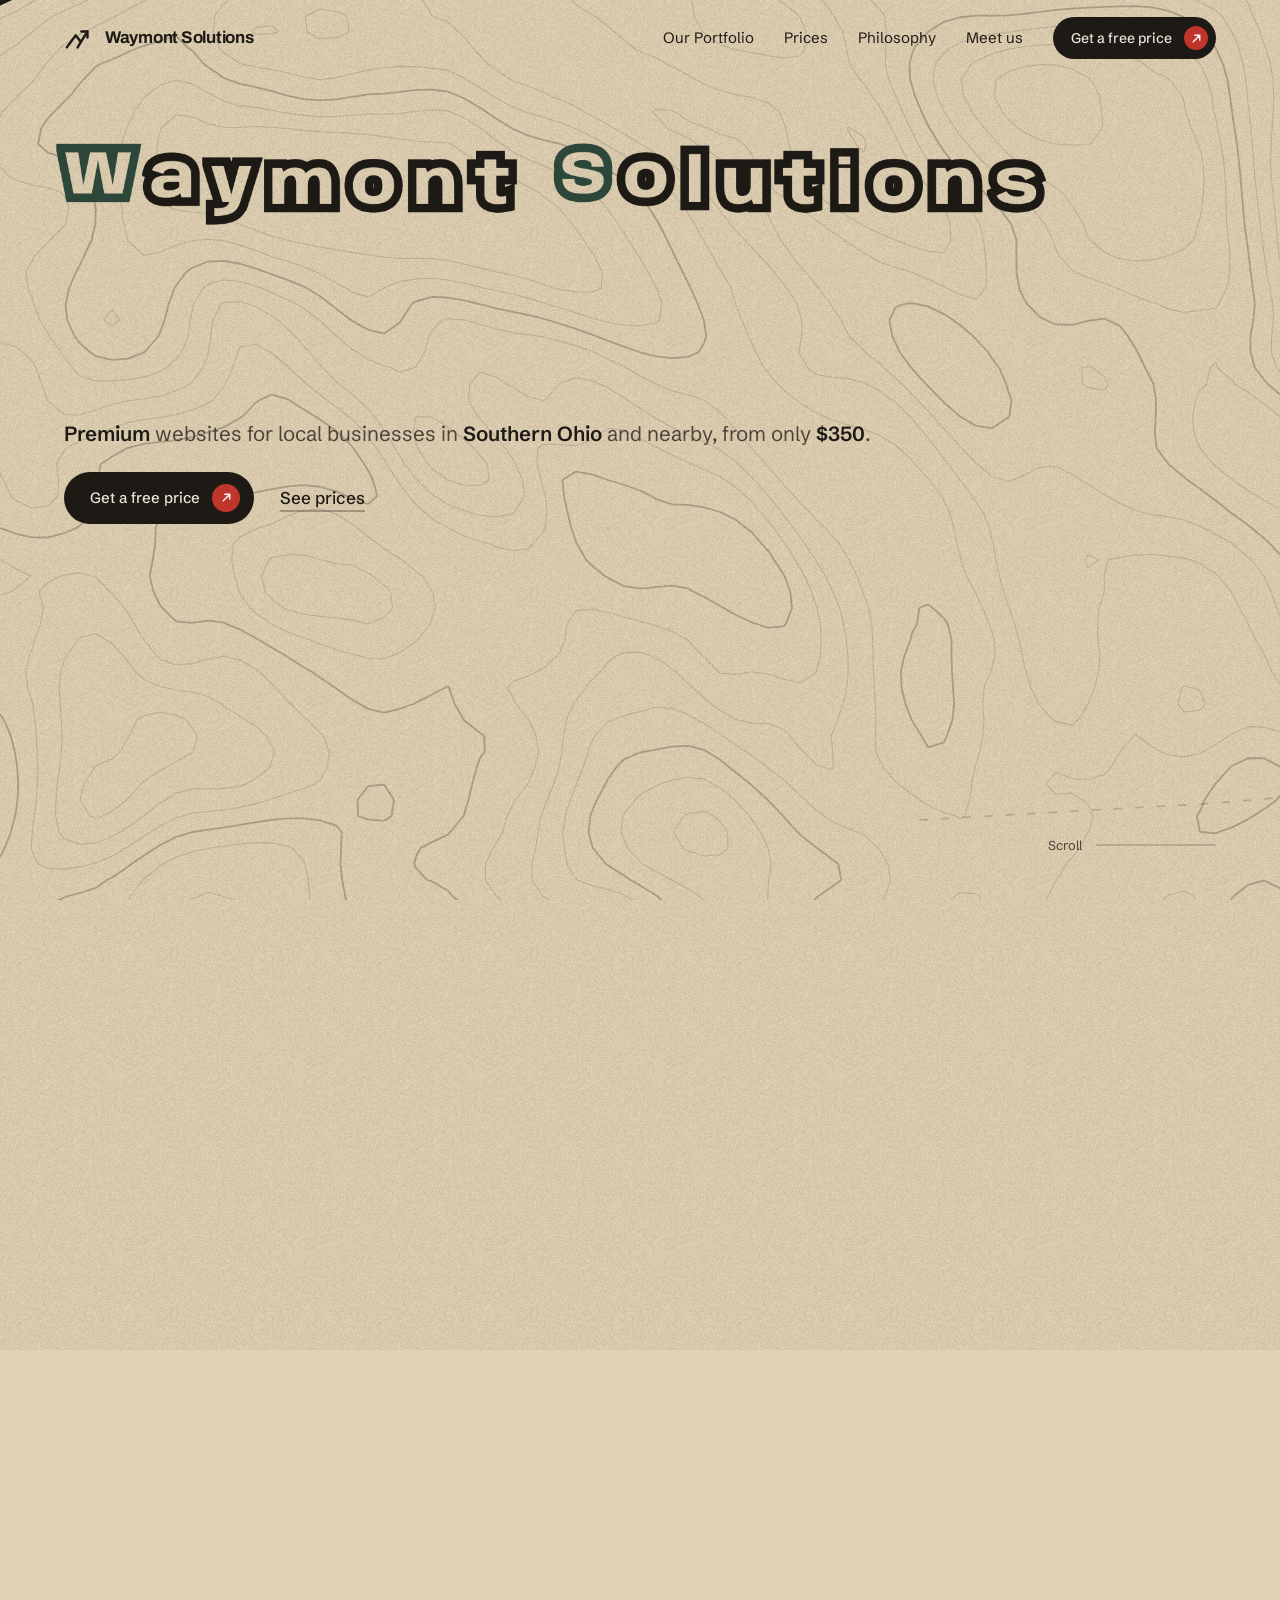
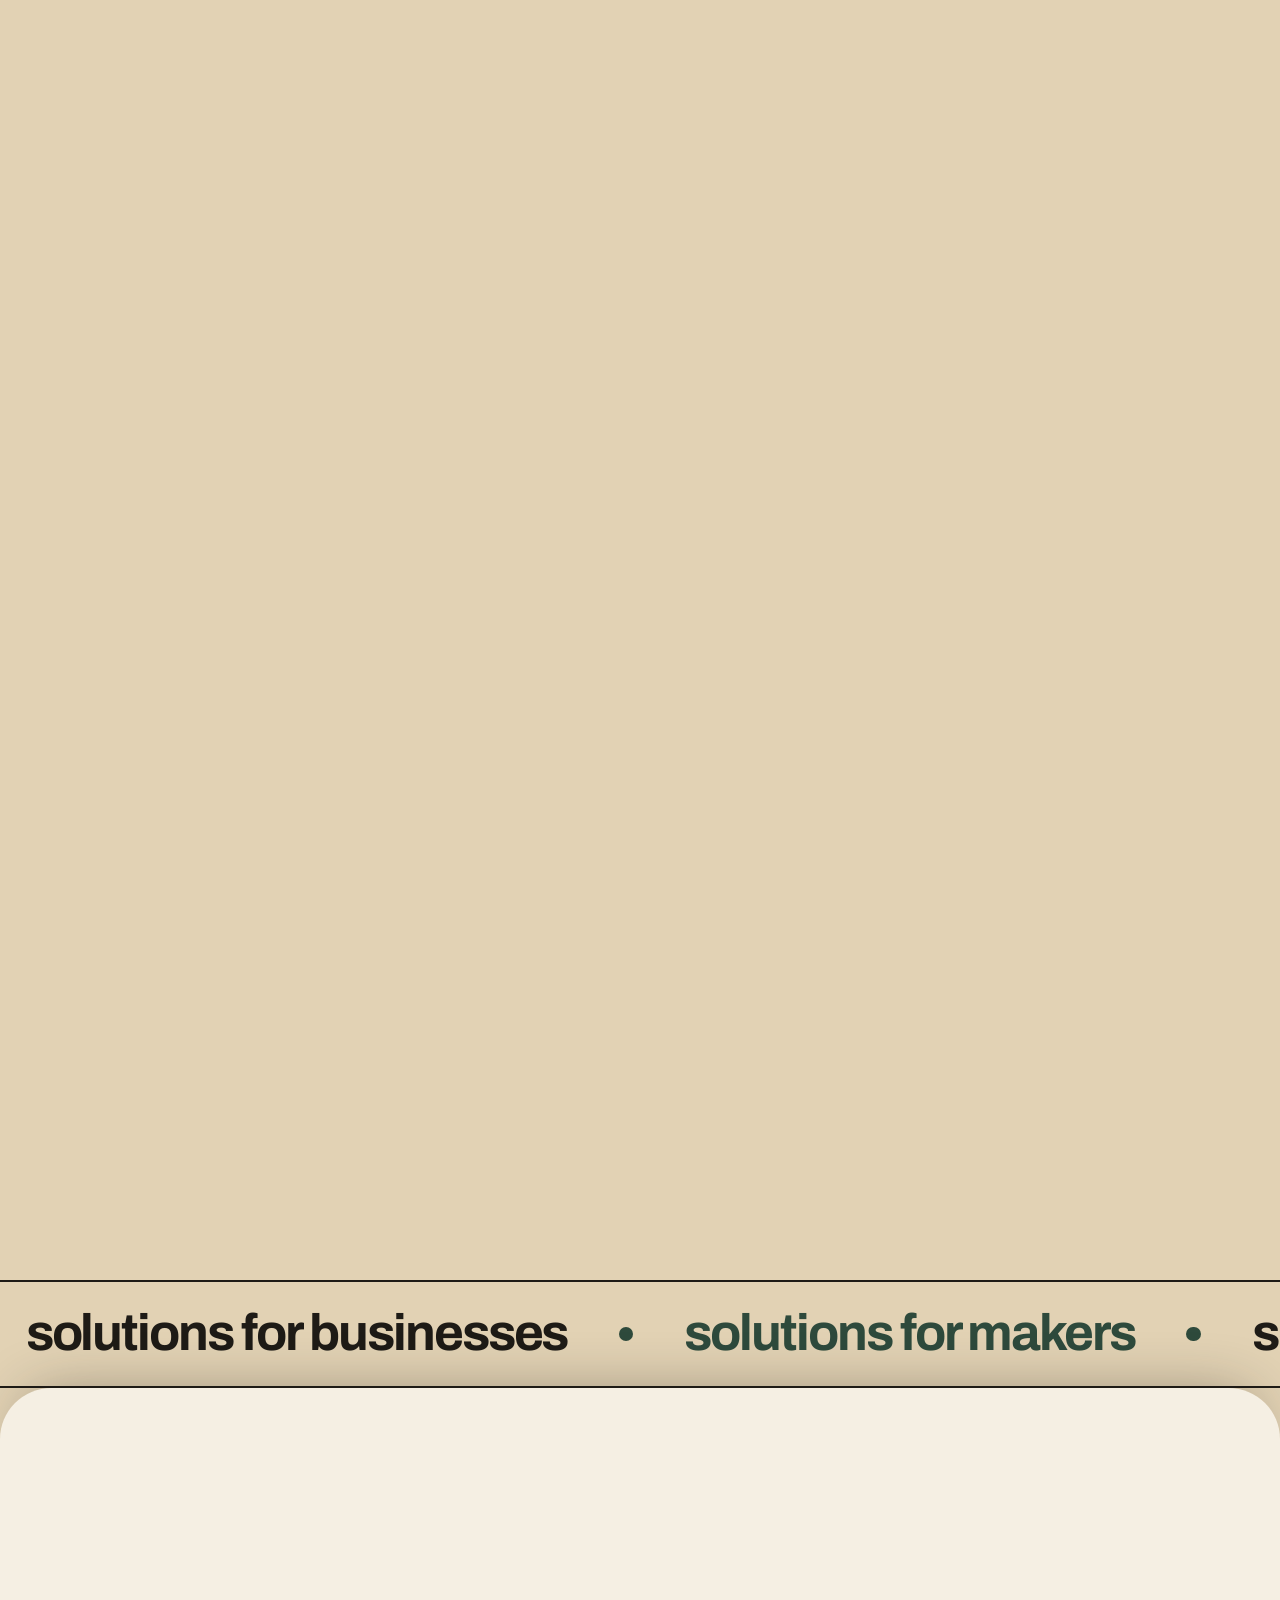
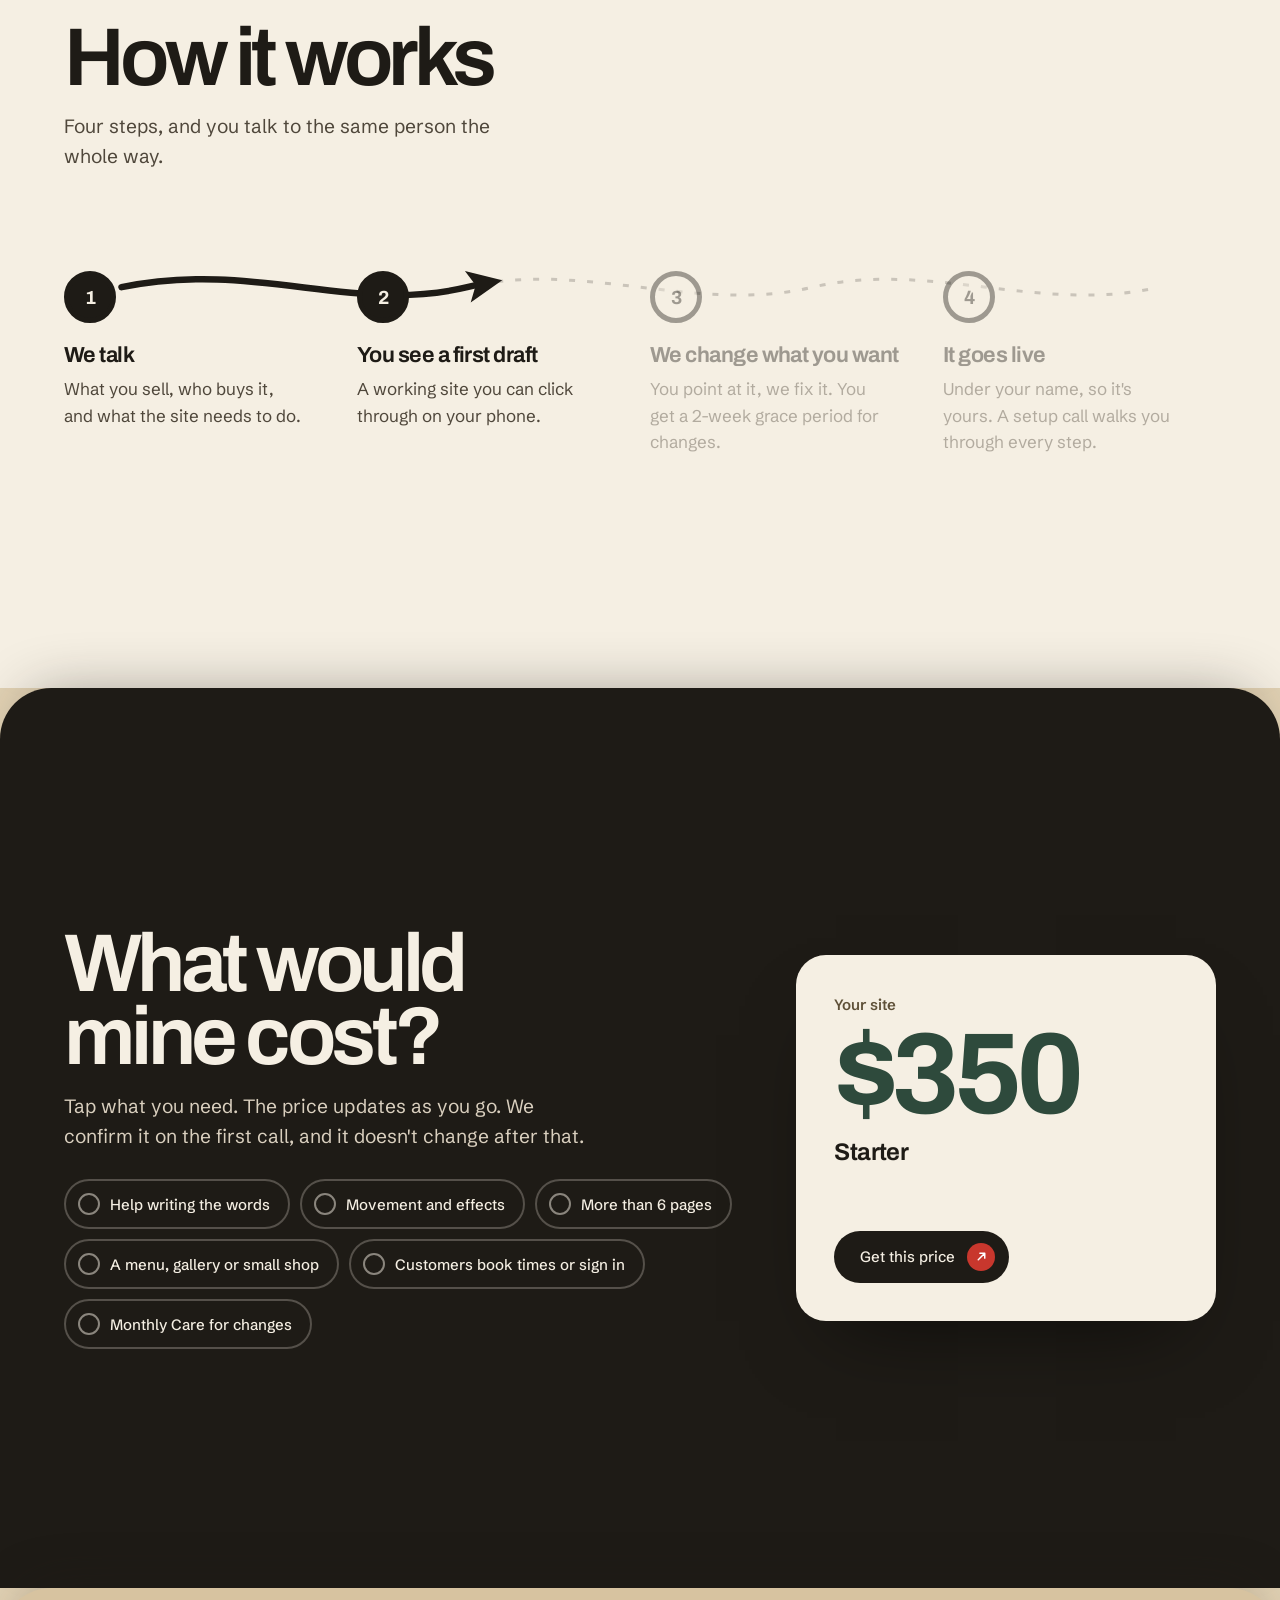
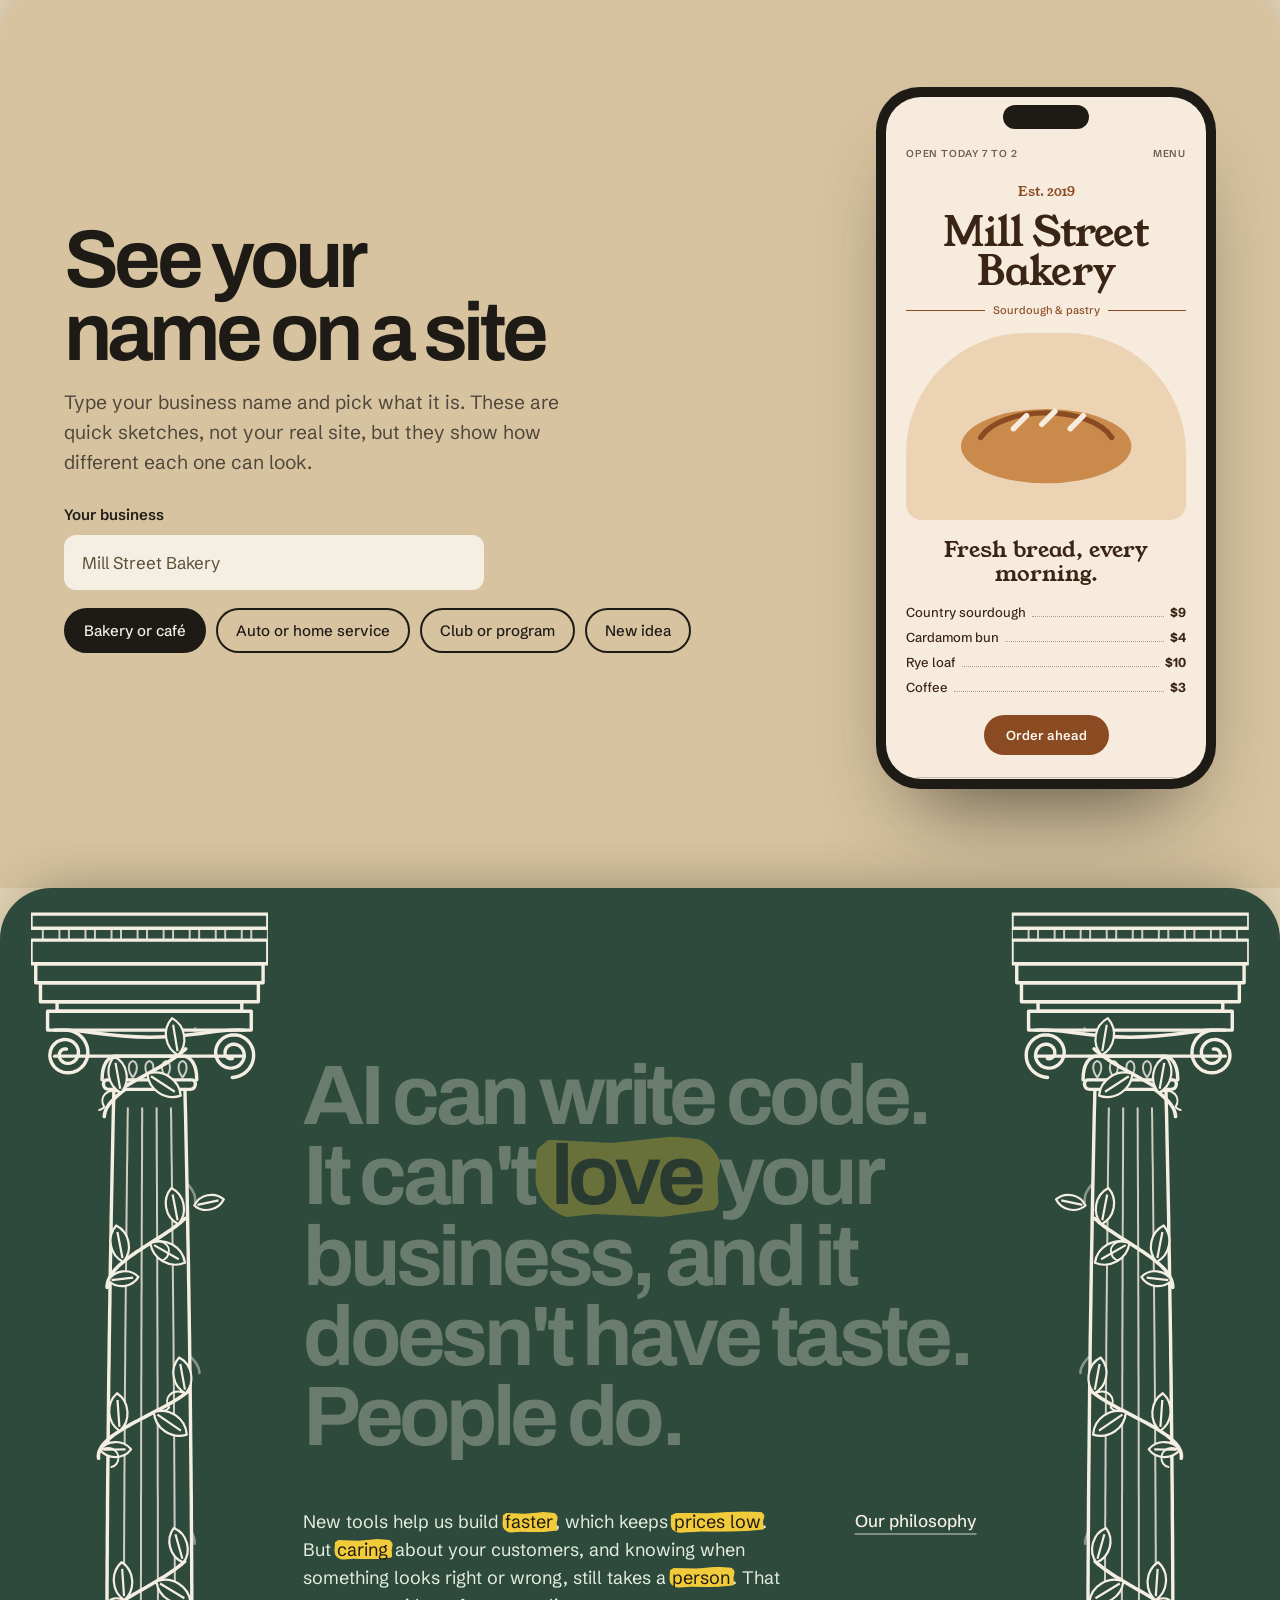
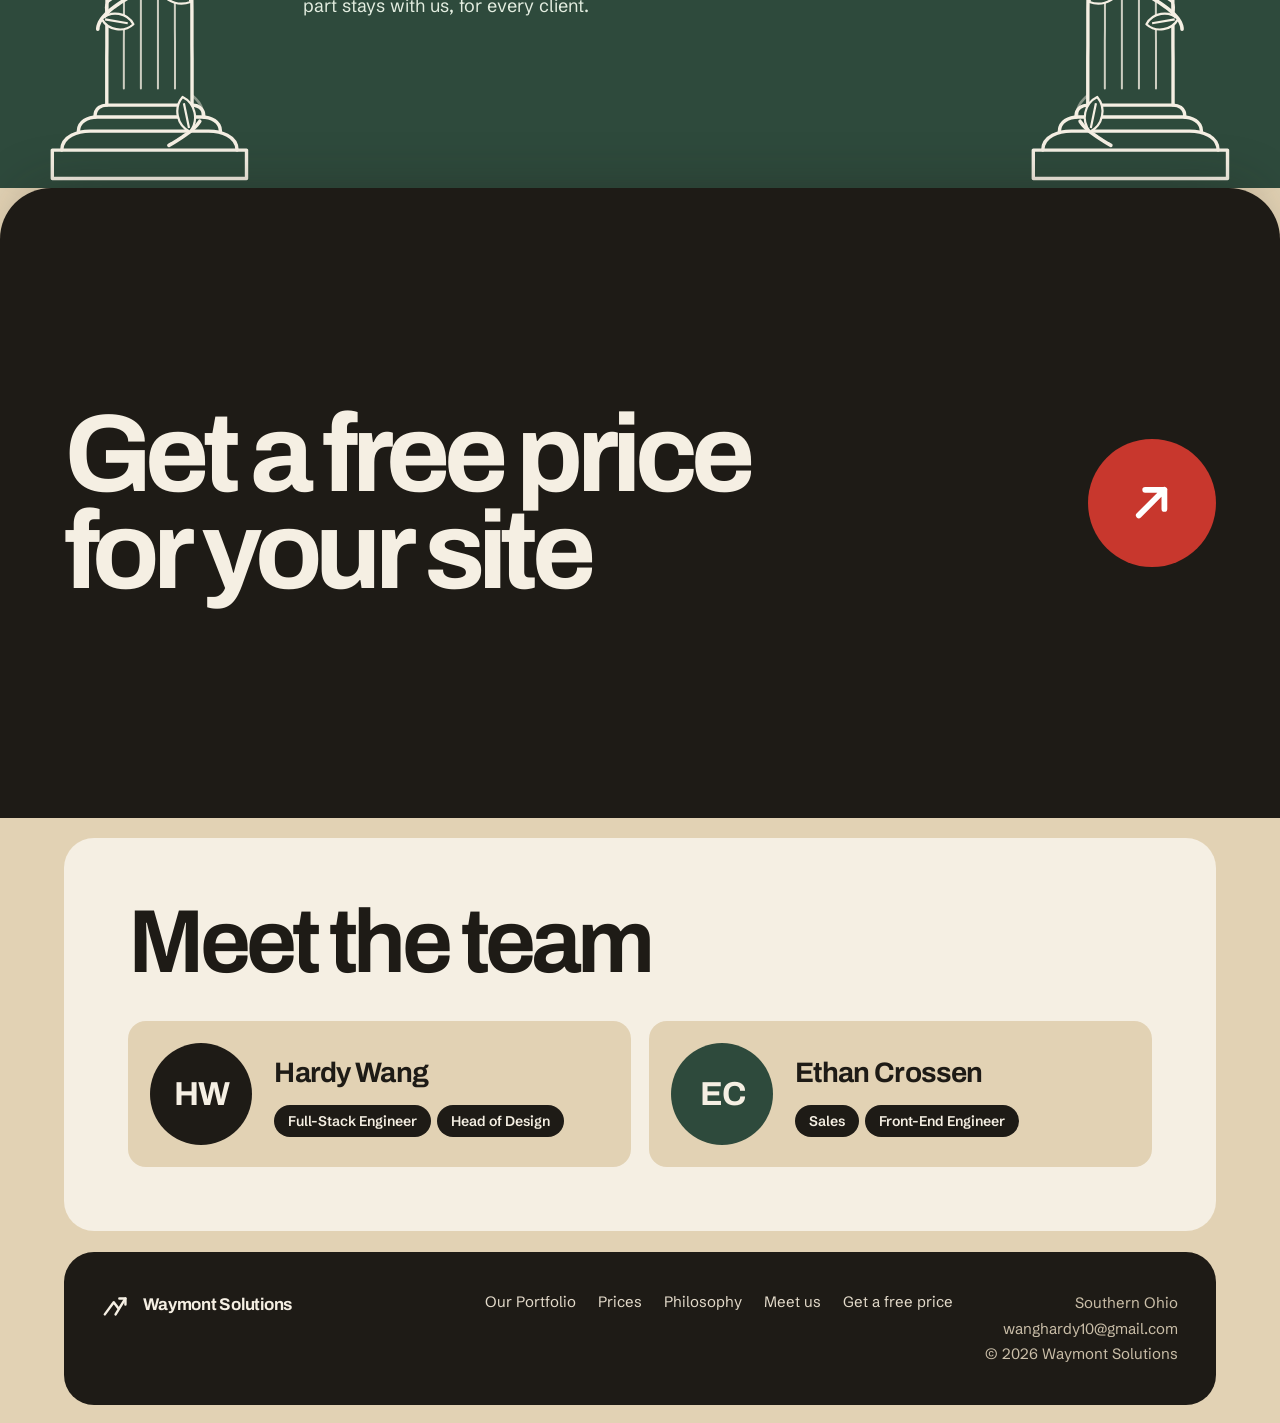
==== commit 287190c0: "bug fixes" ====
--- a/index.html
+++ b/index.html
@@ -218,7 +218,7 @@
       </div>
 
       <div class="chap pine" id="belief-chap" style="--i:4">
-        <svg class="pillar left" viewBox="0 0 200 760" aria-hidden="true"><g class="col"><path class="pl" d="M18 752 H182 V728 H18 Z"/><path class="pl" d="M26 728 C26 716 40 712 50 712 H150 C160 712 174 716 174 728"/><path class="pl" d="M40 712 C40 704 48 700 56 700 H144 C152 700 160 704 160 712"/><path class="pl" d="M48 700 H152"/><path class="pl" d="M54 700 C54 692 60 690 64 690 H136 C140 690 146 692 146 700"/><path class="pl" d="M64.0 690 L64.0 680 L64.0 670 L64.0 660 L64.0 650 L64.1 640 L64.1 630 L64.1 620 L64.1 610 L64.2 600 L64.2 590 L64.3 580 L64.3 570 L64.4 560 L64.4 550 L64.5 540 L64.6 530 L64.6 520 L64.7 510 L64.8 500 L64.9 490 L65.0 480 L65.1 470 L65.2 460 L65.3 450 L65.4 440 L65.5 430 L65.6 420 L65.7 410 L65.9 400 L66.0 390 L66.1 380 L66.3 370 L66.4 360 L66.6 350 L66.7 340 L66.9 330 L67.0 320 L67.2 310 L67.4 300 L67.6 290 L67.7 280 L67.9 270 L68.1 260 L68.3 250 L68.5 240 L68.7 230 L68.9 220 L69.1 210 L69.3 200 L69.5 190 L69.8 180 L70.0 170"/><path class="pl" d="M136.0 690 L136.0 680 L136.0 670 L136.0 660 L136.0 650 L135.9 640 L135.9 630 L135.9 620 L135.9 610 L135.8 600 L135.8 590 L135.7 580 L135.7 570 L135.6 560 L135.6 550 L135.5 540 L135.4 530 L135.4 520 L135.3 510 L135.2 500 L135.1 490 L135.0 480 L134.9 470 L134.8 460 L134.7 450 L134.6 440 L134.5 430 L134.4 420 L134.3 410 L134.1 400 L134.0 390 L133.9 380 L133.7 370 L133.6 360 L133.4 350 L133.3 340 L133.1 330 L133.0 320 L132.8 310 L132.6 300 L132.4 290 L132.3 280 L132.1 270 L131.9 260 L131.7 250 L131.5 240 L131.3 230 L131.1 220 L130.9 210 L130.7 200 L130.5 190 L130.2 180 L130.0 170"/><path class="pl fl" d="M76.2 676 L76.2 666 L76.3 656 L76.3 646 L76.3 636 L76.3 626 L76.3 616 L76.3 606 L76.4 596 L76.4 586 L76.4 576 L76.5 566 L76.5 556 L76.5 546 L76.6 536 L76.6 526 L76.7 516 L76.7 506 L76.8 496 L76.8 486 L76.9 476 L77.0 466 L77.0 456 L77.1 446 L77.2 436 L77.3 426 L77.3 416 L77.4 406 L77.5 396 L77.6 386 L77.7 376 L77.8 366 L77.9 356 L78.0 346 L78.1 336 L78.2 326 L78.3 316 L78.4 306 L78.5 296 L78.6 286 L78.8 276 L78.9 266 L79.0 256 L79.1 246 L79.3 236 L79.4 226 L79.5 216 L79.7 206 L79.8 196 L80.0 186"/><path class="pl fl" d="M88.1 676 L88.1 666 L88.1 656 L88.1 646 L88.1 636 L88.1 626 L88.2 616 L88.2 606 L88.2 596 L88.2 586 L88.2 576 L88.2 566 L88.3 556 L88.3 546 L88.3 536 L88.3 526 L88.3 516 L88.4 506 L88.4 496 L88.4 486 L88.5 476 L88.5 466 L88.5 456 L88.6 446 L88.6 436 L88.6 426 L88.7 416 L88.7 406 L88.8 396 L88.8 386 L88.8 376 L88.9 366 L88.9 356 L89.0 346 L89.0 336 L89.1 326 L89.1 316 L89.2 306 L89.3 296 L89.3 286 L89.4 276 L89.4 266 L89.5 256 L89.6 246 L89.6 236 L89.7 226 L89.8 216 L89.8 206 L89.9 196 L90.0 186"/><path class="pl fl" d="M100.0 676 L100.0 666 L100.0 656 L100.0 646 L100.0 636 L100.0 626 L100.0 616 L100.0 606 L100.0 596 L100.0 586 L100.0 576 L100.0 566 L100.0 556 L100.0 546 L100.0 536 L100.0 526 L100.0 516 L100.0 506 L100.0 496 L100.0 486 L100.0 476 L100.0 466 L100.0 456 L100.0 446 L100.0 436 L100.0 426 L100.0 416 L100.0 406 L100.0 396 L100.0 386 L100.0 376 L100.0 366 L100.0 356 L100.0 346 L100.0 336 L100.0 326 L100.0 316 L100.0 306 L100.0 296 L100.0 286 L100.0 276 L100.0 266 L100.0 256 L100.0 246 L100.0 236 L100.0 226 L100.0 216 L100.0 206 L100.0 196 L100.0 186"/><path class="pl fl" d="M111.9 676 L111.9 666 L111.9 656 L111.9 646 L111.9 636 L111.9 626 L111.8 616 L111.8 606 L111.8 596 L111.8 586 L111.8 576 L111.8 566 L111.7 556 L111.7 546 L111.7 536 L111.7 526 L111.7 516 L111.6 506 L111.6 496 L111.6 486 L111.5 476 L111.5 466 L111.5 456 L111.4 446 L111.4 436 L111.4 426 L111.3 416 L111.3 406 L111.2 396 L111.2 386 L111.2 376 L111.1 366 L111.1 356 L111.0 346 L111.0 336 L110.9 326 L110.9 316 L110.8 306 L110.7 296 L110.7 286 L110.6 276 L110.6 266 L110.5 256 L110.4 246 L110.4 236 L110.3 226 L110.2 216 L110.2 206 L110.1 196 L110.0 186"/><path class="pl fl" d="M123.8 676 L123.8 666 L123.7 656 L123.7 646 L123.7 636 L123.7 626 L123.7 616 L123.7 606 L123.6 596 L123.6 586 L123.6 576 L123.5 566 L123.5 556 L123.5 546 L123.4 536 L123.4 526 L123.3 516 L123.3 506 L123.2 496 L123.2 486 L123.1 476 L123.0 466 L123.0 456 L122.9 446 L122.8 436 L122.7 426 L122.7 416 L122.6 406 L122.5 396 L122.4 386 L122.3 376 L122.2 366 L122.1 356 L122.0 346 L121.9 336 L121.8 326 L121.7 316 L121.6 306 L121.5 296 L121.4 286 L121.2 276 L121.1 266 L121.0 256 L120.9 246 L120.7 236 L120.6 226 L120.5 216 L120.3 206 L120.2 196 L120.0 186"/><path class="pl fl" d="M65.1 682 Q70.1 672 75.1 682"/><path class="pl fl" d="M71.1 180 Q75.1 188 79.1 180"/><path class="pl fl" d="M77.0 682 Q82.0 672 87.0 682"/><path class="pl fl" d="M81.0 180 Q85.0 188 89.0 180"/><path class="pl fl" d="M88.9 682 Q93.9 672 98.9 682"/><path class="pl fl" d="M90.9 180 Q94.9 188 98.9 180"/><path class="pl fl" d="M101.1 682 Q106.1 672 111.1 682"/><path class="pl fl" d="M101.1 180 Q105.1 188 109.1 180"/><path class="pl fl" d="M113.0 682 Q118.0 672 123.0 682"/><path class="pl fl" d="M111.0 180 Q115.0 188 119.0 180"/><path class="pl fl" d="M124.9 682 Q129.9 672 134.9 682"/><path class="pl fl" d="M120.9 180 Q124.9 188 128.9 180"/><path class="pl" d="M66 170 H134"/><path class="pl" d="M64 162 H136 M64 162 C60 162 60 170 66 170 M136 162 C140 162 140 170 134 170"/><path class="pl" d="M60 162 C60 150 64 144 70 142 H130 C136 144 140 150 140 162"/><path class="pl fl" d="M72 160 C67 154 68 147 72 146 C76 147 77 154 72 160 Z"/><path class="pl fl" d="M79 147 L79 158"/><path class="pl fl" d="M86 160 C81 154 82 147 86 146 C90 147 91 154 86 160 Z"/><path class="pl fl" d="M93 147 L93 158"/><path class="pl fl" d="M100 160 C95 154 96 147 100 146 C104 147 105 154 100 160 Z"/><path class="pl fl" d="M107 147 L107 158"/><path class="pl fl" d="M114 160 C109 154 110 147 114 146 C118 147 119 154 114 160 Z"/><path class="pl fl" d="M121 147 L121 158"/><path class="pl fl" d="M128 160 C123 154 124 147 128 146 C132 147 133 154 128 160 Z"/><path class="pl" d="M20 142 H180"/><path class="pl" d="M20 120 C40 118 60 126 100 126 C140 126 160 118 180 120"/><path class="pl" d="M30.0 120.0 L33.0 120.4 L35.9 121.3 L38.6 122.6 L41.1 124.3 L43.3 126.3 L45.1 128.6 L46.5 131.1 L47.5 133.8 L48.0 136.6 L48.2 139.4 L47.9 142.1 L47.2 144.8 L46.1 147.3 L44.6 149.6 L42.8 151.6 L40.8 153.2 L38.6 154.6 L36.2 155.5 L33.7 156.1 L31.1 156.3 L28.6 156.1 L26.2 155.5 L24.0 154.6 L21.9 153.4 L20.1 151.8 L18.5 150.1 L17.3 148.1 L16.3 146.0 L15.8 143.8 L15.5 141.5 L15.7 139.3 L16.1 137.2 L16.9 135.1 L17.9 133.3 L19.3 131.6 L20.8 130.2 L22.5 129.1 L24.4 128.2 L26.3 127.7 L28.2 127.4 L30.2 127.5 L32.1 127.8 L33.8 128.5 L35.5 129.3 L36.9 130.5 L38.2 131.8 L39.2 133.2 L40.0 134.8 L40.5 136.4 L40.7 138.1 L40.7 139.8 L40.4 141.4 L39.9 142.9 L39.2 144.3 L38.3 145.6 L37.2 146.7 L36.0 147.5 L34.7 148.2 L33.3 148.6 L31.9 148.9 L30.5 148.9 L29.2 148.7 L27.9 148.3 L26.7 147.7 L25.7 146.9 L24.8 146.0 L24.1 145.0 L23.5 144.0 L23.2 142.9 L23.0 141.8 L23.0 140.6 L23.1 139.6 L23.5 138.6 L23.9 137.6 L24.5 136.8 L25.2 136.1 L26.0 135.6 L26.8 135.2 L27.6 134.9 L28.5 134.8 L29.3 134.8 L30.1 134.9 L30.9 135.2 L31.5 135.6 L32.1 136.0 L32.6 136.5 L33.0 137.1 L33.2 137.7 L33.4 138.3 L33.4 138.9"/><path class="pl" d="M170.0 160.0 L173.0 159.6 L175.9 158.7 L178.6 157.4 L181.1 155.7 L183.3 153.7 L185.1 151.4 L186.5 148.9 L187.5 146.2 L188.0 143.4 L188.2 140.6 L187.9 137.9 L187.2 135.2 L186.1 132.7 L184.6 130.4 L182.8 128.4 L180.8 126.8 L178.6 125.4 L176.2 124.5 L173.7 123.9 L171.1 123.7 L168.6 123.9 L166.2 124.5 L164.0 125.4 L161.9 126.6 L160.1 128.2 L158.5 129.9 L157.3 131.9 L156.3 134.0 L155.8 136.2 L155.5 138.5 L155.7 140.7 L156.1 142.8 L156.9 144.9 L157.9 146.7 L159.3 148.4 L160.8 149.8 L162.5 150.9 L164.4 151.8 L166.3 152.3 L168.2 152.6 L170.2 152.5 L172.1 152.2 L173.8 151.5 L175.5 150.7 L176.9 149.5 L178.2 148.2 L179.2 146.8 L180.0 145.2 L180.5 143.6 L180.7 141.9 L180.7 140.2 L180.4 138.6 L179.9 137.1 L179.2 135.7 L178.3 134.4 L177.2 133.3 L176.0 132.5 L174.7 131.8 L173.3 131.4 L171.9 131.1 L170.5 131.1 L169.2 131.3 L167.9 131.7 L166.7 132.3 L165.7 133.1 L164.8 134.0 L164.1 135.0 L163.5 136.0 L163.2 137.1 L163.0 138.2 L163.0 139.4 L163.1 140.4 L163.5 141.4 L163.9 142.4 L164.5 143.2 L165.2 143.9 L166.0 144.4 L166.8 144.8 L167.6 145.1 L168.5 145.2 L169.3 145.2 L170.1 145.1 L170.9 144.8 L171.5 144.4 L172.1 144.0 L172.6 143.5 L173.0 142.9 L173.2 142.3 L173.4 141.7 L173.4 141.1"/><path class="pl" d="M30 160 C30 160 30 160 30 160"/><path class="pl" d="M10 140 C10 128 18 120 30 120"/><path class="pl" d="M190 140 C190 128 182 120 170 120"/><path class="pl" d="M14 120 H186 V104 H14 Z"/><path class="pl" d="M22 104 H178 V96 H22 Z"/><path class="pl" d="M8 96 H192 V80 H8 Z"/><path class="pl" d="M4 80 H196 V64 H4 Z"/><path class="pl" d="M0 64 H200 V44 H0 Z"/><path class="pl fl" d="M10 44 V34 H24 V44"/><path class="pl fl" d="M32 44 V34 H46 V44"/><path class="pl fl" d="M54 44 V34 H68 V44"/><path class="pl fl" d="M76 44 V34 H90 V44"/><path class="pl fl" d="M98 44 V34 H112 V44"/><path class="pl fl" d="M120 44 V34 H134 V44"/><path class="pl fl" d="M142 44 V34 H156 V44"/><path class="pl fl" d="M164 44 V34 H178 V44"/><path class="pl fl" d="M186 44 V34 H200 V44"/><path class="pl" d="M0 34 H200 V22 H0 Z"/></g><path class="vine" pathLength="1" d="M120.2 735 L123.9 729 L127.5 723 L130.7 717 L133.5 711 L135.9 705 L137.7 699 L139.0 693 L139.8 687 L139.9 681 L139.4 675 L138.2 669 L136.4 663 L134.0 657 L131.1 651 L127.6 645 L123.7 639 L119.3 633 L114.7 627 L109.8 621 L104.8 615 L99.7 609 L94.7 603 L89.8 597 L85.1 591 L80.7 585 L76.7 579 L73.1 573 L70.0 567 L67.5 561 L65.5 555 L64.1 549 L63.2 543 L63.0 537 L63.3 531 L64.2 525 L65.6 519 L67.5 513 L69.7 507 L72.4 501 L75.4 495 L78.6 489 L82.1 483 L85.7 477 L89.4 471 L93.2 465 L96.9 459 L100.6 453 L104.3 447 L107.8 441 L111.2 435 L114.4 429 L117.3 423 L120.0 417 L122.5 411 L124.7 405 L126.5 399 L128.0 393 L129.2 387 L129.9 381 L130.3 375 L130.3 369 L129.9 363 L129.0 357 L127.7 351 L126.0 345 L123.8 339 L121.2 333 L118.3 327 L114.9 321 L111.2 315 L107.3 309 L103.1 303 L98.7 297 L94.2 291 L89.7 285 L85.2 279 L80.8 273 L76.6 267 L72.7 261 L69.1 255 L65.9 249 L63.2 243 L61.1 237 L59.5 231 L58.6 225 L58.3 219 L58.7 213 L59.7 207 L61.4 201 L63.7 195 L66.6 189 L70.0 183 L73.8 177 L78.0 171 L82.6 165 L87.3 159 L92.2 153 L97.1 147 L102.0 141 L106.7 135 L111.2 129 L115.5 123"/><g class="lf" style="--d:0.058" transform="translate(137.7 699) rotate(-142.6)"><path class="lfp" d="M0 0 C6 -7 18 -7 24 0 C18 7 6 7 0 0 Z M2 0 H20"/></g><g class="lf" style="--d:0.126" transform="translate(134.0 657) rotate(-51.2)"><path class="lfp" d="M0 0 C6 -7 18 -7 24 0 C18 7 6 7 0 0 Z M2 0 H20"/></g><g class="lf" style="--d:0.194" transform="translate(104.8 615) rotate(-195.2)"><path class="lfp" d="M0 0 C6 -7 18 -7 24 0 C18 7 6 7 0 0 Z M2 0 H20"/></g><path class="tend" style="--d:0.194" pathLength="1" d="M104.8 615 c-10 -4 -16 4 -12 10 c-3 4 -8 2 -6 -2"/><g class="lf" style="--d:0.262" transform="translate(73.1 573) rotate(-52.2)"><path class="lfp" d="M0 0 C6 -7 18 -7 24 0 C18 7 6 7 0 0 Z M2 0 H20"/></g><g class="lf" style="--d:0.330" transform="translate(63.3 531) rotate(-146.7)"><path class="lfp" d="M0 0 C6 -7 18 -7 24 0 C18 7 6 7 0 0 Z M2 0 H20"/></g><g class="lf" style="--d:0.398" transform="translate(78.6 489) rotate(4.9)"><path class="lfp" d="M0 0 C6 -7 18 -7 24 0 C18 7 6 7 0 0 Z M2 0 H20"/></g><path class="tend" style="--d:0.398" pathLength="1" d="M78.6 489 c10 -4 16 4 12 10 c-3 4 -8 2 -6 -2"/><g class="lf" style="--d:0.466" transform="translate(104.3 447) rotate(-124.6)"><path class="lfp" d="M0 0 C6 -7 18 -7 24 0 C18 7 6 7 0 0 Z M2 0 H20"/></g><g class="lf" style="--d:0.534" transform="translate(124.7 405) rotate(-7.9)"><path class="lfp" d="M0 0 C6 -7 18 -7 24 0 C18 7 6 7 0 0 Z M2 0 H20"/></g><g class="lf" style="--d:0.602" transform="translate(129.9 363) rotate(-163.2)"><path class="lfp" d="M0 0 C6 -7 18 -7 24 0 C18 7 6 7 0 0 Z M2 0 H20"/></g><path class="tend" style="--d:0.602" pathLength="1" d="M129.9 363 c-10 -4 -16 4 -12 10 c-3 4 -8 2 -6 -2"/><g class="lf" style="--d:0.670" transform="translate(114.9 321) rotate(-56.5)"><path class="lfp" d="M0 0 C6 -7 18 -7 24 0 C18 7 6 7 0 0 Z M2 0 H20"/></g><g class="lf" style="--d:0.738" transform="translate(85.2 279) rotate(-191.2)"><path class="lfp" d="M0 0 C6 -7 18 -7 24 0 C18 7 6 7 0 0 Z M2 0 H20"/></g><g class="lf" style="--d:0.806" transform="translate(61.1 237) rotate(-39.5)"><path class="lfp" d="M0 0 C6 -7 18 -7 24 0 C18 7 6 7 0 0 Z M2 0 H20"/></g><path class="tend" style="--d:0.806" pathLength="1" d="M61.1 237 c10 -4 16 4 12 10 c-3 4 -8 2 -6 -2"/><g class="lf" style="--d:0.874" transform="translate(63.7 195) rotate(-129.4)"><path class="lfp" d="M0 0 C6 -7 18 -7 24 0 C18 7 6 7 0 0 Z M2 0 H20"/></g><g class="lf" style="--d:0.942" transform="translate(92.2 153) rotate(14.3)"><path class="lfp" d="M0 0 C6 -7 18 -7 24 0 C18 7 6 7 0 0 Z M2 0 H20"/></g></svg><svg class="pillar right" viewBox="0 0 200 760" aria-hidden="true"><g class="col"><path class="pl" d="M18 752 H182 V728 H18 Z"/><path class="pl" d="M26 728 C26 716 40 712 50 712 H150 C160 712 174 716 174 728"/><path class="pl" d="M40 712 C40 704 48 700 56 700 H144 C152 700 160 704 160 712"/><path class="pl" d="M48 700 H152"/><path class="pl" d="M54 700 C54 692 60 690 64 690 H136 C140 690 146 692 146 700"/><path class="pl" d="M64.0 690 L64.0 680 L64.0 670 L64.0 660 L64.0 650 L64.1 640 L64.1 630 L64.1 620 L64.1 610 L64.2 600 L64.2 590 L64.3 580 L64.3 570 L64.4 560 L64.4 550 L64.5 540 L64.6 530 L64.6 520 L64.7 510 L64.8 500 L64.9 490 L65.0 480 L65.1 470 L65.2 460 L65.3 450 L65.4 440 L65.5 430 L65.6 420 L65.7 410 L65.9 400 L66.0 390 L66.1 380 L66.3 370 L66.4 360 L66.6 350 L66.7 340 L66.9 330 L67.0 320 L67.2 310 L67.4 300 L67.6 290 L67.7 280 L67.9 270 L68.1 260 L68.3 250 L68.5 240 L68.7 230 L68.9 220 L69.1 210 L69.3 200 L69.5 190 L69.8 180 L70.0 170"/><path class="pl" d="M136.0 690 L136.0 680 L136.0 670 L136.0 660 L136.0 650 L135.9 640 L135.9 630 L135.9 620 L135.9 610 L135.8 600 L135.8 590 L135.7 580 L135.7 570 L135.6 560 L135.6 550 L135.5 540 L135.4 530 L135.4 520 L135.3 510 L135.2 500 L135.1 490 L135.0 480 L134.9 470 L134.8 460 L134.7 450 L134.6 440 L134.5 430 L134.4 420 L134.3 410 L134.1 400 L134.0 390 L133.9 380 L133.7 370 L133.6 360 L133.4 350 L133.3 340 L133.1 330 L133.0 320 L132.8 310 L132.6 300 L132.4 290 L132.3 280 L132.1 270 L131.9 260 L131.7 250 L131.5 240 L131.3 230 L131.1 220 L130.9 210 L130.7 200 L130.5 190 L130.2 180 L130.0 170"/><path class="pl fl" d="M76.2 676 L76.2 666 L76.3 656 L76.3 646 L76.3 636 L76.3 626 L76.3 616 L76.3 606 L76.4 596 L76.4 586 L76.4 576 L76.5 566 L76.5 556 L76.5 546 L76.6 536 L76.6 526 L76.7 516 L76.7 506 L76.8 496 L76.8 486 L76.9 476 L77.0 466 L77.0 456 L77.1 446 L77.2 436 L77.3 426 L77.3 416 L77.4 406 L77.5 396 L77.6 386 L77.7 376 L77.8 366 L77.9 356 L78.0 346 L78.1 336 L78.2 326 L78.3 316 L78.4 306 L78.5 296 L78.6 286 L78.8 276 L78.9 266 L79.0 256 L79.1 246 L79.3 236 L79.4 226 L79.5 216 L79.7 206 L79.8 196 L80.0 186"/><path class="pl fl" d="M88.1 676 L88.1 666 L88.1 656 L88.1 646 L88.1 636 L88.1 626 L88.2 616 L88.2 606 L88.2 596 L88.2 586 L88.2 576 L88.2 566 L88.3 556 L88.3 546 L88.3 536 L88.3 526 L88.3 516 L88.4 506 L88.4 496 L88.4 486 L88.5 476 L88.5 466 L88.5 456 L88.6 446 L88.6 436 L88.6 426 L88.7 416 L88.7 406 L88.8 396 L88.8 386 L88.8 376 L88.9 366 L88.9 356 L89.0 346 L89.0 336 L89.1 326 L89.1 316 L89.2 306 L89.3 296 L89.3 286 L89.4 276 L89.4 266 L89.5 256 L89.6 246 L89.6 236 L89.7 226 L89.8 216 L89.8 206 L89.9 196 L90.0 186"/><path class="pl fl" d="M100.0 676 L100.0 666 L100.0 656 L100.0 646 L100.0 636 L100.0 626 L100.0 616 L100.0 606 L100.0 596 L100.0 586 L100.0 576 L100.0 566 L100.0 556 L100.0 546 L100.0 536 L100.0 526 L100.0 516 L100.0 506 L100.0 496 L100.0 486 L100.0 476 L100.0 466 L100.0 456 L100.0 446 L100.0 436 L100.0 426 L100.0 416 L100.0 406 L100.0 396 L100.0 386 L100.0 376 L100.0 366 L100.0 356 L100.0 346 L100.0 336 L100.0 326 L100.0 316 L100.0 306 L100.0 296 L100.0 286 L100.0 276 L100.0 266 L100.0 256 L100.0 246 L100.0 236 L100.0 226 L100.0 216 L100.0 206 L100.0 196 L100.0 186"/><path class="pl fl" d="M111.9 676 L111.9 666 L111.9 656 L111.9 646 L111.9 636 L111.9 626 L111.8 616 L111.8 606 L111.8 596 L111.8 586 L111.8 576 L111.8 566 L111.7 556 L111.7 546 L111.7 536 L111.7 526 L111.7 516 L111.6 506 L111.6 496 L111.6 486 L111.5 476 L111.5 466 L111.5 456 L111.4 446 L111.4 436 L111.4 426 L111.3 416 L111.3 406 L111.2 396 L111.2 386 L111.2 376 L111.1 366 L111.1 356 L111.0 346 L111.0 336 L110.9 326 L110.9 316 L110.8 306 L110.7 296 L110.7 286 L110.6 276 L110.6 266 L110.5 256 L110.4 246 L110.4 236 L110.3 226 L110.2 216 L110.2 206 L110.1 196 L110.0 186"/><path class="pl fl" d="M123.8 676 L123.8 666 L123.7 656 L123.7 646 L123.7 636 L123.7 626 L123.7 616 L123.7 606 L123.6 596 L123.6 586 L123.6 576 L123.5 566 L123.5 556 L123.5 546 L123.4 536 L123.4 526 L123.3 516 L123.3 506 L123.2 496 L123.2 486 L123.1 476 L123.0 466 L123.0 456 L122.9 446 L122.8 436 L122.7 426 L122.7 416 L122.6 406 L122.5 396 L122.4 386 L122.3 376 L122.2 366 L122.1 356 L122.0 346 L121.9 336 L121.8 326 L121.7 316 L121.6 306 L121.5 296 L121.4 286 L121.2 276 L121.1 266 L121.0 256 L120.9 246 L120.7 236 L120.6 226 L120.5 216 L120.3 206 L120.2 196 L120.0 186"/><path class="pl fl" d="M65.1 682 Q70.1 672 75.1 682"/><path class="pl fl" d="M71.1 180 Q75.1 188 79.1 180"/><path class="pl fl" d="M77.0 682 Q82.0 672 87.0 682"/><path class="pl fl" d="M81.0 180 Q85.0 188 89.0 180"/><path class="pl fl" d="M88.9 682 Q93.9 672 98.9 682"/><path class="pl fl" d="M90.9 180 Q94.9 188 98.9 180"/><path class="pl fl" d="M101.1 682 Q106.1 672 111.1 682"/><path class="pl fl" d="M101.1 180 Q105.1 188 109.1 180"/><path class="pl fl" d="M113.0 682 Q118.0 672 123.0 682"/><path class="pl fl" d="M111.0 180 Q115.0 188 119.0 180"/><path class="pl fl" d="M124.9 682 Q129.9 672 134.9 682"/><path class="pl fl" d="M120.9 180 Q124.9 188 128.9 180"/><path class="pl" d="M66 170 H134"/><path class="pl" d="M64 162 H136 M64 162 C60 162 60 170 66 170 M136 162 C140 162 140 170 134 170"/><path class="pl" d="M60 162 C60 150 64 144 70 142 H130 C136 144 140 150 140 162"/><path class="pl fl" d="M72 160 C67 154 68 147 72 146 C76 147 77 154 72 160 Z"/><path class="pl fl" d="M79 147 L79 158"/><path class="pl fl" d="M86 160 C81 154 82 147 86 146 C90 147 91 154 86 160 Z"/><path class="pl fl" d="M93 147 L93 158"/><path class="pl fl" d="M100 160 C95 154 96 147 100 146 C104 147 105 154 100 160 Z"/><path class="pl fl" d="M107 147 L107 158"/><path class="pl fl" d="M114 160 C109 154 110 147 114 146 C118 147 119 154 114 160 Z"/><path class="pl fl" d="M121 147 L121 158"/><path class="pl fl" d="M128 160 C123 154 124 147 128 146 C132 147 133 154 128 160 Z"/><path class="pl" d="M20 142 H180"/><path class="pl" d="M20 120 C40 118 60 126 100 126 C140 126 160 118 180 120"/><path class="pl" d="M30.0 120.0 L33.0 120.4 L35.9 121.3 L38.6 122.6 L41.1 124.3 L43.3 126.3 L45.1 128.6 L46.5 131.1 L47.5 133.8 L48.0 136.6 L48.2 139.4 L47.9 142.1 L47.2 144.8 L46.1 147.3 L44.6 149.6 L42.8 151.6 L40.8 153.2 L38.6 154.6 L36.2 155.5 L33.7 156.1 L31.1 156.3 L28.6 156.1 L26.2 155.5 L24.0 154.6 L21.9 153.4 L20.1 151.8 L18.5 150.1 L17.3 148.1 L16.3 146.0 L15.8 143.8 L15.5 141.5 L15.7 139.3 L16.1 137.2 L16.9 135.1 L17.9 133.3 L19.3 131.6 L20.8 130.2 L22.5 129.1 L24.4 128.2 L26.3 127.7 L28.2 127.4 L30.2 127.5 L32.1 127.8 L33.8 128.5 L35.5 129.3 L36.9 130.5 L38.2 131.8 L39.2 133.2 L40.0 134.8 L40.5 136.4 L40.7 138.1 L40.7 139.8 L40.4 141.4 L39.9 142.9 L39.2 144.3 L38.3 145.6 L37.2 146.7 L36.0 147.5 L34.7 148.2 L33.3 148.6 L31.9 148.9 L30.5 148.9 L29.2 148.7 L27.9 148.3 L26.7 147.7 L25.7 146.9 L24.8 146.0 L24.1 145.0 L23.5 144.0 L23.2 142.9 L23.0 141.8 L23.0 140.6 L23.1 139.6 L23.5 138.6 L23.9 137.6 L24.5 136.8 L25.2 136.1 L26.0 135.6 L26.8 135.2 L27.6 134.9 L28.5 134.8 L29.3 134.8 L30.1 134.9 L30.9 135.2 L31.5 135.6 L32.1 136.0 L32.6 136.5 L33.0 137.1 L33.2 137.7 L33.4 138.3 L33.4 138.9"/><path class="pl" d="M170.0 160.0 L173.0 159.6 L175.9 158.7 L178.6 157.4 L181.1 155.7 L183.3 153.7 L185.1 151.4 L186.5 148.9 L187.5 146.2 L188.0 143.4 L188.2 140.6 L187.9 137.9 L187.2 135.2 L186.1 132.7 L184.6 130.4 L182.8 128.4 L180.8 126.8 L178.6 125.4 L176.2 124.5 L173.7 123.9 L171.1 123.7 L168.6 123.9 L166.2 124.5 L164.0 125.4 L161.9 126.6 L160.1 128.2 L158.5 129.9 L157.3 131.9 L156.3 134.0 L155.8 136.2 L155.5 138.5 L155.7 140.7 L156.1 142.8 L156.9 144.9 L157.9 146.7 L159.3 148.4 L160.8 149.8 L162.5 150.9 L164.4 151.8 L166.3 152.3 L168.2 152.6 L170.2 152.5 L172.1 152.2 L173.8 151.5 L175.5 150.7 L176.9 149.5 L178.2 148.2 L179.2 146.8 L180.0 145.2 L180.5 143.6 L180.7 141.9 L180.7 140.2 L180.4 138.6 L179.9 137.1 L179.2 135.7 L178.3 134.4 L177.2 133.3 L176.0 132.5 L174.7 131.8 L173.3 131.4 L171.9 131.1 L170.5 131.1 L169.2 131.3 L167.9 131.7 L166.7 132.3 L165.7 133.1 L164.8 134.0 L164.1 135.0 L163.5 136.0 L163.2 137.1 L163.0 138.2 L163.0 139.4 L163.1 140.4 L163.5 141.4 L163.9 142.4 L164.5 143.2 L165.2 143.9 L166.0 144.4 L166.8 144.8 L167.6 145.1 L168.5 145.2 L169.3 145.2 L170.1 145.1 L170.9 144.8 L171.5 144.4 L172.1 144.0 L172.6 143.5 L173.0 142.9 L173.2 142.3 L173.4 141.7 L173.4 141.1"/><path class="pl" d="M30 160 C30 160 30 160 30 160"/><path class="pl" d="M10 140 C10 128 18 120 30 120"/><path class="pl" d="M190 140 C190 128 182 120 170 120"/><path class="pl" d="M14 120 H186 V104 H14 Z"/><path class="pl" d="M22 104 H178 V96 H22 Z"/><path class="pl" d="M8 96 H192 V80 H8 Z"/><path class="pl" d="M4 80 H196 V64 H4 Z"/><path class="pl" d="M0 64 H200 V44 H0 Z"/><path class="pl fl" d="M10 44 V34 H24 V44"/><path class="pl fl" d="M32 44 V34 H46 V44"/><path class="pl fl" d="M54 44 V34 H68 V44"/><path class="pl fl" d="M76 44 V34 H90 V44"/><path class="pl fl" d="M98 44 V34 H112 V44"/><path class="pl fl" d="M120 44 V34 H134 V44"/><path class="pl fl" d="M142 44 V34 H156 V44"/><path class="pl fl" d="M164 44 V34 H178 V44"/><path class="pl fl" d="M186 44 V34 H200 V44"/><path class="pl" d="M0 34 H200 V22 H0 Z"/></g><path class="vine" pathLength="1" d="M120.2 735 L123.9 729 L127.5 723 L130.7 717 L133.5 711 L135.9 705 L137.7 699 L139.0 693 L139.8 687 L139.9 681 L139.4 675 L138.2 669 L136.4 663 L134.0 657 L131.1 651 L127.6 645 L123.7 639 L119.3 633 L114.7 627 L109.8 621 L104.8 615 L99.7 609 L94.7 603 L89.8 597 L85.1 591 L80.7 585 L76.7 579 L73.1 573 L70.0 567 L67.5 561 L65.5 555 L64.1 549 L63.2 543 L63.0 537 L63.3 531 L64.2 525 L65.6 519 L67.5 513 L69.7 507 L72.4 501 L75.4 495 L78.6 489 L82.1 483 L85.7 477 L89.4 471 L93.2 465 L96.9 459 L100.6 453 L104.3 447 L107.8 441 L111.2 435 L114.4 429 L117.3 423 L120.0 417 L122.5 411 L124.7 405 L126.5 399 L128.0 393 L129.2 387 L129.9 381 L130.3 375 L130.3 369 L129.9 363 L129.0 357 L127.7 351 L126.0 345 L123.8 339 L121.2 333 L118.3 327 L114.9 321 L111.2 315 L107.3 309 L103.1 303 L98.7 297 L94.2 291 L89.7 285 L85.2 279 L80.8 273 L76.6 267 L72.7 261 L69.1 255 L65.9 249 L63.2 243 L61.1 237 L59.5 231 L58.6 225 L58.3 219 L58.7 213 L59.7 207 L61.4 201 L63.7 195 L66.6 189 L70.0 183 L73.8 177 L78.0 171 L82.6 165 L87.3 159 L92.2 153 L97.1 147 L102.0 141 L106.7 135 L111.2 129 L115.5 123"/><g class="lf" style="--d:0.058" transform="translate(137.7 699) rotate(-142.6)"><path class="lfp" d="M0 0 C6 -7 18 -7 24 0 C18 7 6 7 0 0 Z M2 0 H20"/></g><g class="lf" style="--d:0.126" transform="translate(134.0 657) rotate(-51.2)"><path class="lfp" d="M0 0 C6 -7 18 -7 24 0 C18 7 6 7 0 0 Z M2 0 H20"/></g><g class="lf" style="--d:0.194" transform="translate(104.8 615) rotate(-195.2)"><path class="lfp" d="M0 0 C6 -7 18 -7 24 0 C18 7 6 7 0 0 Z M2 0 H20"/></g><path class="tend" style="--d:0.194" pathLength="1" d="M104.8 615 c-10 -4 -16 4 -12 10 c-3 4 -8 2 -6 -2"/><g class="lf" style="--d:0.262" transform="translate(73.1 573) rotate(-52.2)"><path class="lfp" d="M0 0 C6 -7 18 -7 24 0 C18 7 6 7 0 0 Z M2 0 H20"/></g><g class="lf" style="--d:0.330" transform="translate(63.3 531) rotate(-146.7)"><path class="lfp" d="M0 0 C6 -7 18 -7 24 0 C18 7 6 7 0 0 Z M2 0 H20"/></g><g class="lf" style="--d:0.398" transform="translate(78.6 489) rotate(4.9)"><path class="lfp" d="M0 0 C6 -7 18 -7 24 0 C18 7 6 7 0 0 Z M2 0 H20"/></g><path class="tend" style="--d:0.398" pathLength="1" d="M78.6 489 c10 -4 16 4 12 10 c-3 4 -8 2 -6 -2"/><g class="lf" style="--d:0.466" transform="translate(104.3 447) rotate(-124.6)"><path class="lfp" d="M0 0 C6 -7 18 -7 24 0 C18 7 6 7 0 0 Z M2 0 H20"/></g><g class="lf" style="--d:0.534" transform="translate(124.7 405) rotate(-7.9)"><path class="lfp" d="M0 0 C6 -7 18 -7 24 0 C18 7 6 7 0 0 Z M2 0 H20"/></g><g class="lf" style="--d:0.602" transform="translate(129.9 363) rotate(-163.2)"><path class="lfp" d="M0 0 C6 -7 18 -7 24 0 C18 7 6 7 0 0 Z M2 0 H20"/></g><path class="tend" style="--d:0.602" pathLength="1" d="M129.9 363 c-10 -4 -16 4 -12 10 c-3 4 -8 2 -6 -2"/><g class="lf" style="--d:0.670" transform="translate(114.9 321) rotate(-56.5)"><path class="lfp" d="M0 0 C6 -7 18 -7 24 0 C18 7 6 7 0 0 Z M2 0 H20"/></g><g class="lf" style="--d:0.738" transform="translate(85.2 279) rotate(-191.2)"><path class="lfp" d="M0 0 C6 -7 18 -7 24 0 C18 7 6 7 0 0 Z M2 0 H20"/></g><g class="lf" style="--d:0.806" transform="translate(61.1 237) rotate(-39.5)"><path class="lfp" d="M0 0 C6 -7 18 -7 24 0 C18 7 6 7 0 0 Z M2 0 H20"/></g><path class="tend" style="--d:0.806" pathLength="1" d="M61.1 237 c10 -4 16 4 12 10 c-3 4 -8 2 -6 -2"/><g class="lf" style="--d:0.874" transform="translate(63.7 195) rotate(-129.4)"><path class="lfp" d="M0 0 C6 -7 18 -7 24 0 C18 7 6 7 0 0 Z M2 0 H20"/></g><g class="lf" style="--d:0.942" transform="translate(92.2 153) rotate(14.3)"><path class="lfp" d="M0 0 C6 -7 18 -7 24 0 C18 7 6 7 0 0 Z M2 0 H20"/></g></svg>
+        <svg class="pillar left" viewBox="0 0 200 760" preserveAspectRatio="xMidYMid meet" aria-hidden="true"><g class="vback"><path class="vine back" pathLength="1" style="--d:0.043" d="M144.7 698.0 L144.9 696.6 L144.8 695.1 L144.6 693.7 L144.2 692.3 L143.6 690.8 L142.8 689.4 L141.9 687.9 L140.7 686.5 L139.4 685.0 L138.0 683.6 L136.4 682.2 L134.6 680.7 L132.7 679.3 L130.6 677.8 L128.4 676.4 L126.1 674.9 L123.7 673.5 L121.2 672.1 L118.6 670.6 L115.9 669.2 L113.2 667.7 L110.4 666.3 L107.6 664.8 L104.7 663.4 L101.8 662.0 L98.9 660.5 L96.1 659.1 L93.2 657.6 L90.4 656.2 L87.6 654.7 L84.9 653.3 L82.2 651.9 L79.7 650.4 L77.2 649.0 L74.8 647.5 L72.6 646.1 L70.4 644.6 L68.4 643.2 L66.5 641.8 L64.8 640.3 L63.2 638.9 L61.8 637.4 L60.5 636.0 L59.4 634.5 L58.5 633.1 L57.7 631.7 L57.1 630.2 L56.7 628.8 L56.5 627.3 L56.4 625.9"/><path class="vine back" pathLength="1" style="--d:0.281" d="M138.2 553.7 L138.2 552.3 L138.1 550.9 L137.8 549.4 L137.4 548.0 L136.8 546.5 L136.2 545.1 L135.3 543.6 L134.4 542.2 L133.2 540.8 L132.0 539.3 L130.7 537.9 L129.2 536.4 L127.6 535.0 L125.9 533.5 L124.1 532.1 L122.1 530.7 L120.1 529.2 L118.0 527.8 L115.9 526.3 L113.6 524.9 L111.3 523.4 L108.9 522.0 L106.5 520.6 L104.1 519.1 L101.6 517.7 L99.1 516.2 L96.6 514.8 L94.0 513.3 L91.5 511.9 L89.0 510.5 L86.6 509.0 L84.2 507.6 L81.8 506.1 L79.4 504.7 L77.2 503.2 L75.0 501.8 L72.9 500.4 L70.9 498.9 L69.0 497.5 L67.2 496.0 L65.6 494.6 L64.0 493.1 L62.6 491.7 L61.4 490.3 L60.3 488.8 L59.3 487.4 L58.5 485.9 L57.9 484.5 L57.4 483.0 L57.1 481.6"/><path class="vine back" pathLength="1" style="--d:0.519" d="M142.2 409.5 L142.1 408.0 L141.8 406.6 L141.4 405.1 L140.7 403.7 L140.0 402.2 L139.0 400.8 L138.0 399.4 L136.7 397.9 L135.4 396.5 L133.9 395.0 L132.3 393.6 L130.5 392.1 L128.7 390.7 L126.8 389.3 L124.7 387.8 L122.6 386.4 L120.4 384.9 L118.2 383.5 L115.9 382.0 L113.6 380.6 L111.2 379.2 L108.8 377.7 L106.4 376.3 L103.9 374.8 L101.5 373.4 L99.1 371.9 L96.7 370.5 L94.4 369.1 L92.1 367.6 L89.8 366.2 L87.6 364.7 L85.5 363.3 L83.4 361.8 L81.4 360.4 L79.5 359.0 L77.7 357.5 L75.9 356.1 L74.3 354.6 L72.8 353.2 L71.4 351.7 L70.1 350.3 L69.0 348.9 L67.9 347.4 L67.0 346.0 L66.2 344.5 L65.6 343.1 L65.1 341.6 L64.7 340.2 L64.4 338.8 L64.3 337.3"/><path class="vine back" pathLength="1" style="--d:0.757" d="M138.6 265.2 L138.7 263.7 L138.6 262.3 L138.4 260.8 L138.1 259.4 L137.6 258.0 L136.9 256.5 L136.1 255.1 L135.1 253.6 L134.0 252.2 L132.8 250.7 L131.4 249.3 L129.9 247.9 L128.2 246.4 L126.5 245.0 L124.6 243.5 L122.6 242.1 L120.5 240.6 L118.4 239.2 L116.1 237.8 L113.8 236.3 L111.4 234.9 L109.0 233.4 L106.6 232.0 L104.1 230.5 L101.6 229.1 L99.1 227.7 L96.6 226.2 L94.1 224.8 L91.6 223.3 L89.2 221.9 L86.9 220.4 L84.5 219.0 L82.3 217.6 L80.1 216.1 L78.0 214.7 L76.1 213.2 L74.2 211.8 L72.4 210.3 L70.8 208.9 L69.2 207.5 L67.8 206.0 L66.6 204.6 L65.5 203.1 L64.5 201.7 L63.7 200.2 L63.0 198.8 L62.5 197.4 L62.1 195.9 L61.9 194.5 L61.9 193.0"/><path class="vine back" pathLength="1" style="--d:0.995" d="M138.8 120.9 L138.8 119.4 L138.6 118.0"/></g><g class="col"><path class="occ" d="M64.0 690 L64.0 680 L64.0 670 L64.0 660 L64.0 650 L64.1 640 L64.1 630 L64.1 620 L64.1 610 L64.2 600 L64.2 590 L64.3 580 L64.3 570 L64.4 560 L64.4 550 L64.5 540 L64.6 530 L64.6 520 L64.7 510 L64.8 500 L64.9 490 L65.0 480 L65.1 470 L65.2 460 L65.3 450 L65.4 440 L65.5 430 L65.6 420 L65.7 410 L65.9 400 L66.0 390 L66.1 380 L66.3 370 L66.4 360 L66.6 350 L66.7 340 L66.9 330 L67.0 320 L67.2 310 L67.4 300 L67.6 290 L67.7 280 L67.9 270 L68.1 260 L68.3 250 L68.5 240 L68.7 230 L68.9 220 L69.1 210 L69.3 200 L69.5 190 L69.8 180 L70.0 170 L130.0 170 L130.2 180 L130.5 190 L130.7 200 L130.9 210 L131.1 220 L131.3 230 L131.5 240 L131.7 250 L131.9 260 L132.1 270 L132.3 280 L132.4 290 L132.6 300 L132.8 310 L133.0 320 L133.1 330 L133.3 340 L133.4 350 L133.6 360 L133.7 370 L133.9 380 L134.0 390 L134.1 400 L134.3 410 L134.4 420 L134.5 430 L134.6 440 L134.7 450 L134.8 460 L134.9 470 L135.0 480 L135.1 490 L135.2 500 L135.3 510 L135.4 520 L135.4 530 L135.5 540 L135.6 550 L135.6 560 L135.7 570 L135.7 580 L135.8 590 L135.8 600 L135.9 610 L135.9 620 L135.9 630 L135.9 640 L136.0 650 L136.0 660 L136.0 670 L136.0 680 L136.0 690 Z"/><path class="pl" d="M18 752 H182 V728 H18 Z"/><path class="pl" d="M26 728 C26 716 40 712 50 712 H150 C160 712 174 716 174 728"/><path class="pl" d="M40 712 C40 704 48 700 56 700 H144 C152 700 160 704 160 712"/><path class="pl" d="M54 700 C54 692 60 690 64 690 H136 C140 690 146 692 146 700"/><path class="pl" d="M64.0 690 L64.0 680 L64.0 670 L64.0 660 L64.0 650 L64.1 640 L64.1 630 L64.1 620 L64.1 610 L64.2 600 L64.2 590 L64.3 580 L64.3 570 L64.4 560 L64.4 550 L64.5 540 L64.6 530 L64.6 520 L64.7 510 L64.8 500 L64.9 490 L65.0 480 L65.1 470 L65.2 460 L65.3 450 L65.4 440 L65.5 430 L65.6 420 L65.7 410 L65.9 400 L66.0 390 L66.1 380 L66.3 370 L66.4 360 L66.6 350 L66.7 340 L66.9 330 L67.0 320 L67.2 310 L67.4 300 L67.6 290 L67.7 280 L67.9 270 L68.1 260 L68.3 250 L68.5 240 L68.7 230 L68.9 220 L69.1 210 L69.3 200 L69.5 190 L69.8 180 L70.0 170"/><path class="pl" d="M136.0 690 L136.0 680 L136.0 670 L136.0 660 L136.0 650 L135.9 640 L135.9 630 L135.9 620 L135.9 610 L135.8 600 L135.8 590 L135.7 580 L135.7 570 L135.6 560 L135.6 550 L135.5 540 L135.4 530 L135.4 520 L135.3 510 L135.2 500 L135.1 490 L135.0 480 L134.9 470 L134.8 460 L134.7 450 L134.6 440 L134.5 430 L134.4 420 L134.3 410 L134.1 400 L134.0 390 L133.9 380 L133.7 370 L133.6 360 L133.4 350 L133.3 340 L133.1 330 L133.0 320 L132.8 310 L132.6 300 L132.4 290 L132.3 280 L132.1 270 L131.9 260 L131.7 250 L131.5 240 L131.3 230 L131.1 220 L130.9 210 L130.7 200 L130.5 190 L130.2 180 L130.0 170"/><path class="pl fl" d="M78.4 676 L78.4 666 L78.4 656 L78.4 646 L78.4 636 L78.5 626 L78.5 616 L78.5 606 L78.5 596 L78.5 586 L78.6 576 L78.6 566 L78.6 556 L78.7 546 L78.7 536 L78.8 526 L78.8 516 L78.9 506 L78.9 496 L79.0 486 L79.0 476 L79.1 466 L79.1 456 L79.2 446 L79.3 436 L79.3 426 L79.4 416 L79.5 406 L79.6 396 L79.6 386 L79.7 376 L79.8 366 L79.9 356 L80.0 346 L80.1 336 L80.2 326 L80.3 316 L80.4 306 L80.5 296 L80.6 286 L80.7 276 L80.8 266 L80.9 256 L81.0 246 L81.1 236 L81.3 226 L81.4 216 L81.5 206 L81.6 196 L81.8 186"/><path class="pl fl" d="M92.8 676 L92.8 666 L92.8 656 L92.8 646 L92.8 636 L92.8 626 L92.8 616 L92.8 606 L92.8 596 L92.8 586 L92.9 576 L92.9 566 L92.9 556 L92.9 546 L92.9 536 L92.9 526 L92.9 516 L93.0 506 L93.0 496 L93.0 486 L93.0 476 L93.0 466 L93.0 456 L93.1 446 L93.1 436 L93.1 426 L93.1 416 L93.2 406 L93.2 396 L93.2 386 L93.2 376 L93.3 366 L93.3 356 L93.3 346 L93.4 336 L93.4 326 L93.4 316 L93.5 306 L93.5 296 L93.5 286 L93.6 276 L93.6 266 L93.6 256 L93.7 246 L93.7 236 L93.8 226 L93.8 216 L93.8 206 L93.9 196 L93.9 186"/><path class="pl fl" d="M107.2 676 L107.2 666 L107.2 656 L107.2 646 L107.2 636 L107.2 626 L107.2 616 L107.2 606 L107.2 596 L107.2 586 L107.1 576 L107.1 566 L107.1 556 L107.1 546 L107.1 536 L107.1 526 L107.1 516 L107.0 506 L107.0 496 L107.0 486 L107.0 476 L107.0 466 L107.0 456 L106.9 446 L106.9 436 L106.9 426 L106.9 416 L106.8 406 L106.8 396 L106.8 386 L106.8 376 L106.7 366 L106.7 356 L106.7 346 L106.6 336 L106.6 326 L106.6 316 L106.5 306 L106.5 296 L106.5 286 L106.4 276 L106.4 266 L106.4 256 L106.3 246 L106.3 236 L106.2 226 L106.2 216 L106.2 206 L106.1 196 L106.1 186"/><path class="pl fl" d="M121.6 676 L121.6 666 L121.6 656 L121.6 646 L121.6 636 L121.5 626 L121.5 616 L121.5 606 L121.5 596 L121.5 586 L121.4 576 L121.4 566 L121.4 556 L121.3 546 L121.3 536 L121.2 526 L121.2 516 L121.1 506 L121.1 496 L121.0 486 L121.0 476 L120.9 466 L120.9 456 L120.8 446 L120.7 436 L120.7 426 L120.6 416 L120.5 406 L120.4 396 L120.4 386 L120.3 376 L120.2 366 L120.1 356 L120.0 346 L119.9 336 L119.8 326 L119.7 316 L119.6 306 L119.5 296 L119.4 286 L119.3 276 L119.2 266 L119.1 256 L119.0 246 L118.9 236 L118.7 226 L118.6 216 L118.5 206 L118.4 196 L118.2 186"/><path class="pl" d="M64 162 H136 M64 162 C60 162 60 170 66 170 M136 162 C140 162 140 170 134 170 M66 170 H134"/><path class="pl" d="M60 162 C60 150 64 144 70 142 H130 C136 144 140 150 140 162"/><path class="pl fl" d="M72 160 C67 154 68 147 72 146 C76 147 77 154 72 160 Z"/><path class="pl fl" d="M86 160 C81 154 82 147 86 146 C90 147 91 154 86 160 Z"/><path class="pl fl" d="M100 160 C95 154 96 147 100 146 C104 147 105 154 100 160 Z"/><path class="pl fl" d="M114 160 C109 154 110 147 114 146 C118 147 119 154 114 160 Z"/><path class="pl fl" d="M128 160 C123 154 124 147 128 146 C132 147 133 154 128 160 Z"/><path class="pl" d="M20 142 H180"/><path class="pl" d="M20 120 C40 118 60 126 100 126 C140 126 160 118 180 120"/><path class="pl" d="M30.0 120.0 L32.8 120.4 L35.4 121.1 L37.9 122.2 L40.2 123.6 L42.3 125.4 L44.1 127.3 L45.5 129.5 L46.7 131.9 L47.5 134.3 L47.9 136.8 L48.0 139.4 L47.8 141.9 L47.2 144.3 L46.2 146.6 L45.0 148.7 L43.5 150.6 L41.8 152.2 L39.9 153.6 L37.8 154.7 L35.6 155.5 L33.4 155.9 L31.1 156.0 L28.9 155.9 L26.7 155.4 L24.7 154.6 L22.8 153.6 L21.1 152.3 L19.6 150.8 L18.3 149.1 L17.3 147.3 L16.6 145.4 L16.1 143.5 L15.9 141.5 L16.1 139.5 L16.4 137.6 L17.1 135.8 L17.9 134.1 L19.0 132.6 L20.3 131.3 L21.7 130.1 L23.3 129.2 L24.9 128.6 L26.6 128.1 L28.3 127.9 L30.0 128.0 L31.6 128.3 L33.2 128.8 L34.7 129.5 L36.0 130.4 L37.1 131.5 L38.1 132.7 L38.9 134.0 L39.5 135.4 L39.9 136.8 L40.1 138.2 L40.0 139.6 L39.8 141.0 L39.4 142.3 L38.8 143.6 L38.1 144.7 L37.2 145.6 L36.2 146.5 L35.2 147.1 L34.0 147.6 L32.9 147.9 L31.7 148.1 L30.6 148.1 L29.4 147.9 L28.4 147.6 L27.4 147.1 L26.5 146.5 L25.8 145.8 L25.1 145.1 L24.6 144.2 L24.2 143.3 L24.0 142.4 L23.9 141.5 L23.9 140.6 L24.0 139.8 L24.3 139.0 L24.7 138.3 L25.1 137.6 L25.7 137.1 L26.2 136.6 L26.9 136.3 L27.5 136.0 L28.2 135.9 L28.8 135.8 L29.4 135.9 L30.0 136.0"/><path class="pl" d="M170.0 160.0 L172.8 159.6 L175.4 158.9 L177.9 157.8 L180.2 156.4 L182.3 154.6 L184.1 152.7 L185.5 150.5 L186.7 148.1 L187.5 145.7 L187.9 143.2 L188.0 140.6 L187.8 138.1 L187.2 135.7 L186.2 133.4 L185.0 131.3 L183.5 129.4 L181.8 127.8 L179.9 126.4 L177.8 125.3 L175.6 124.5 L173.4 124.1 L171.1 124.0 L168.9 124.1 L166.7 124.6 L164.7 125.4 L162.8 126.4 L161.1 127.7 L159.6 129.2 L158.3 130.9 L157.3 132.7 L156.6 134.6 L156.1 136.5 L155.9 138.5 L156.1 140.5 L156.4 142.4 L157.1 144.2 L157.9 145.9 L159.0 147.4 L160.3 148.7 L161.7 149.9 L163.3 150.8 L164.9 151.4 L166.6 151.9 L168.3 152.1 L170.0 152.0 L171.6 151.7 L173.2 151.2 L174.7 150.5 L176.0 149.6 L177.1 148.5 L178.1 147.3 L178.9 146.0 L179.5 144.6 L179.9 143.2 L180.1 141.8 L180.0 140.4 L179.8 139.0 L179.4 137.7 L178.8 136.4 L178.1 135.3 L177.2 134.4 L176.2 133.5 L175.2 132.9 L174.0 132.4 L172.9 132.1 L171.7 131.9 L170.6 131.9 L169.4 132.1 L168.4 132.4 L167.4 132.9 L166.5 133.5 L165.8 134.2 L165.1 134.9 L164.6 135.8 L164.2 136.7 L164.0 137.6 L163.9 138.5 L163.9 139.4 L164.0 140.2 L164.3 141.0 L164.7 141.7 L165.1 142.4 L165.7 142.9 L166.2 143.4 L166.9 143.7 L167.5 144.0 L168.2 144.1 L168.8 144.2 L169.4 144.1 L170.0 144.0"/><path class="pl" d="M14 120 H186 V104 H14 Z"/><path class="pl" d="M22 104 H178 V96 H22 Z"/><path class="pl" d="M8 96 H192 V80 H8 Z"/><path class="pl" d="M4 80 H196 V64 H4 Z"/><path class="pl" d="M0 64 H200 V44 H0 Z"/><path class="pl fl" d="M10 44 V34 H24 V44"/><path class="pl fl" d="M32 44 V34 H46 V44"/><path class="pl fl" d="M54 44 V34 H68 V44"/><path class="pl fl" d="M76 44 V34 H90 V44"/><path class="pl fl" d="M98 44 V34 H112 V44"/><path class="pl fl" d="M120 44 V34 H134 V44"/><path class="pl fl" d="M142 44 V34 H156 V44"/><path class="pl fl" d="M164 44 V34 H178 V44"/><path class="pl fl" d="M186 44 V34 H200 V44"/><path class="pl" d="M0 34 H200 V22 H0 Z"/></g><path class="vine" pathLength="1" style="--d:0.000" d="M116.5 724.0 L119.0 722.6 L121.4 721.1 L123.7 719.7 L126.0 718.2 L128.2 716.8 L130.3 715.3 L132.3 713.9 L134.1 712.5 L135.9 711.0 L137.5 709.6 L139.0 708.1 L140.3 706.7 L141.4 705.2 L142.4 703.8 L143.3 702.4 L143.9 700.9 L144.4 699.5 L144.7 698.0"/><path class="vine" pathLength="1" style="--d:0.162" d="M56.4 625.9 L56.5 624.4 L56.8 623.0 L57.3 621.6 L57.9 620.1 L58.7 618.7 L59.7 617.2 L60.8 615.8 L62.1 614.3 L63.4 612.9 L65.0 611.5 L66.6 610.0 L68.4 608.6 L70.3 607.1 L72.3 605.7 L74.4 604.2 L76.6 602.8 L78.8 601.4 L81.1 599.9 L83.5 598.5 L85.9 597.0 L88.4 595.6 L90.9 594.1 L93.4 592.7 L95.9 591.3 L98.4 589.8 L100.9 588.4 L103.4 586.9 L105.9 585.5 L108.3 584.0 L110.7 582.6 L113.0 581.2 L115.2 579.7 L117.4 578.3 L119.5 576.8 L121.6 575.4 L123.5 573.9 L125.3 572.5 L127.1 571.1 L128.7 569.6 L130.2 568.2 L131.6 566.7 L132.9 565.3 L134.0 563.8 L135.0 562.4 L135.9 561.0 L136.6 559.5 L137.2 558.1 L137.7 556.6 L138.0 555.2 L138.2 553.7"/><path class="vine" pathLength="1" style="--d:0.400" d="M57.1 481.6 L56.9 480.2 L57.0 478.7 L57.2 477.3 L57.6 475.8 L58.2 474.4 L58.9 472.9 L59.8 471.5 L60.9 470.1 L62.1 468.6 L63.5 467.2 L65.1 465.7 L66.8 464.3 L68.6 462.8 L70.6 461.4 L72.6 460.0 L74.9 458.5 L77.2 457.1 L79.6 455.6 L82.1 454.2 L84.6 452.7 L87.3 451.3 L90.0 449.9 L92.7 448.4 L95.5 447.0 L98.2 445.5 L101.0 444.1 L103.8 442.6 L106.6 441.2 L109.3 439.8 L112.0 438.3 L114.6 436.9 L117.2 435.4 L119.6 434.0 L122.0 432.5 L124.4 431.1 L126.6 429.7 L128.6 428.2 L130.6 426.8 L132.4 425.3 L134.1 423.9 L135.6 422.4 L137.0 421.0 L138.3 419.6 L139.3 418.1 L140.2 416.7 L141.0 415.2 L141.5 413.8 L141.9 412.3 L142.2 410.9 L142.2 409.5"/><path class="vine" pathLength="1" style="--d:0.638" d="M64.3 337.3 L64.3 335.9 L64.5 334.4 L64.8 333.0 L65.2 331.5 L65.8 330.1 L66.5 328.7 L67.3 327.2 L68.2 325.8 L69.3 324.3 L70.4 322.9 L71.7 321.4 L73.1 320.0 L74.6 318.6 L76.2 317.1 L77.9 315.7 L79.7 314.2 L81.6 312.8 L83.5 311.3 L85.5 309.9 L87.6 308.5 L89.7 307.0 L91.9 305.6 L94.1 304.1 L96.3 302.7 L98.6 301.2 L100.8 299.8 L103.1 298.4 L105.4 296.9 L107.7 295.5 L109.9 294.0 L112.1 292.6 L114.3 291.1 L116.5 289.7 L118.6 288.3 L120.6 286.8 L122.5 285.4 L124.4 283.9 L126.2 282.5 L127.9 281.0 L129.5 279.6 L131.0 278.2 L132.4 276.7 L133.6 275.3 L134.8 273.8 L135.7 272.4 L136.6 270.9 L137.3 269.5 L137.9 268.1 L138.3 266.6 L138.6 265.2"/><path class="vine" pathLength="1" style="--d:0.876" d="M61.9 193.0 L62.0 191.6 L62.3 190.1 L62.7 188.7 L63.2 187.3 L63.9 185.8 L64.8 184.4 L65.8 182.9 L66.9 181.5 L68.1 180.0 L69.5 178.6 L70.9 177.2 L72.5 175.7 L74.2 174.3 L75.9 172.8 L77.7 171.4 L75.6 169.9 L77.9 168.5 L80.3 167.1 L82.8 165.6 L85.3 164.2 L87.9 162.7 L90.5 161.3 L93.1 159.8 L95.7 158.4 L98.3 157.0 L101.0 155.5 L103.5 154.1 L106.1 152.6 L108.6 151.2 L111.1 149.7 L113.5 148.3 L115.8 146.9 L118.1 145.4 L120.2 144.0 L122.3 142.5 L124.3 141.1 L126.2 139.6 L128.0 138.2 L129.6 136.8 L131.1 135.3 L132.5 133.9 L133.8 132.4 L134.9 131.0 L135.9 129.5 L136.8 128.1 L137.5 126.7 L138.0 125.2 L138.5 123.8 L138.7 122.3 L138.8 120.9"/><g class="lf" style="--d:0.019" transform="translate(134.1 712.5) rotate(-101.7) scale(1.07)"><path class="lfp" d="M0 0 C7 -9 21 -9 28 0 C21 9 7 9 0 0 Z M3 0 H23"/></g><g class="lf" style="--d:0.176" transform="translate(59.7 617.2) rotate(9.5) scale(0.97)"><path class="lfp" d="M0 0 C7 -9 21 -9 28 0 C21 9 7 9 0 0 Z M3 0 H23"/></g><g class="lf" style="--d:0.202" transform="translate(78.8 601.4) rotate(-93.9) scale(1.15)"><path class="lfp" d="M0 0 C7 -9 21 -9 28 0 C21 9 7 9 0 0 Z M3 0 H23"/></g><path class="tend" pathLength="1" style="--d:0.202" d="M78.8 601.4 c-12 -5 -19 4 -14 12 c-4 5 -9 2 -7 -2"/><g class="lf" style="--d:0.229" transform="translate(105.9 585.5) rotate(31.2) scale(1.20)"><path class="lfp" d="M0 0 C7 -9 21 -9 28 0 C21 9 7 9 0 0 Z M3 0 H23"/></g><g class="lf" style="--d:0.255" transform="translate(128.7 569.6) rotate(-105.7) scale(1.08)"><path class="lfp" d="M0 0 C7 -9 21 -9 28 0 C21 9 7 9 0 0 Z M3 0 H23"/></g><g class="lf" style="--d:0.412" transform="translate(58.2 474.4) rotate(-0.9) scale(0.94)"><path class="lfp" d="M0 0 C7 -9 21 -9 28 0 C21 9 7 9 0 0 Z M3 0 H23"/></g><path class="tend" pathLength="1" style="--d:0.412" d="M58.2 474.4 c12 -5 19 4 14 12 c-4 5 -9 2 -7 -2"/><g class="lf" style="--d:0.438" transform="translate(74.9 458.5) rotate(-94.0) scale(1.14)"><path class="lfp" d="M0 0 C7 -9 21 -9 28 0 C21 9 7 9 0 0 Z M3 0 H23"/></g><g class="lf" style="--d:0.464" transform="translate(103.8 442.6) rotate(34.4) scale(1.20)"><path class="lfp" d="M0 0 C7 -9 21 -9 28 0 C21 9 7 9 0 0 Z M3 0 H23"/></g><g class="lf" style="--d:0.490" transform="translate(130.6 426.8) rotate(-100.3) scale(1.10)"><path class="lfp" d="M0 0 C7 -9 21 -9 28 0 C21 9 7 9 0 0 Z M3 0 H23"/></g><path class="tend" pathLength="1" style="--d:0.490" d="M130.6 426.8 c-12 -5 -19 4 -14 12 c-4 5 -9 2 -7 -2"/><g class="lf" style="--d:0.648" transform="translate(65.2 331.5) rotate(-6.9) scale(0.92)"><path class="lfp" d="M0 0 C7 -9 21 -9 28 0 C21 9 7 9 0 0 Z M3 0 H23"/></g><g class="lf" style="--d:0.674" transform="translate(77.9 315.7) rotate(-101.0) scale(1.12)"><path class="lfp" d="M0 0 C7 -9 21 -9 28 0 C21 9 7 9 0 0 Z M3 0 H23"/></g><g class="lf" style="--d:0.700" transform="translate(100.8 299.8) rotate(29.7) scale(1.20)"><path class="lfp" d="M0 0 C7 -9 21 -9 28 0 C21 9 7 9 0 0 Z M3 0 H23"/></g><path class="tend" pathLength="1" style="--d:0.700" d="M100.8 299.8 c12 -5 19 4 14 12 c-4 5 -9 2 -7 -2"/><g class="lf" style="--d:0.726" transform="translate(124.4 283.9) rotate(-100.8) scale(1.11)"><path class="lfp" d="M0 0 C7 -9 21 -9 28 0 C21 9 7 9 0 0 Z M3 0 H23"/></g><g class="lf" style="--d:0.752" transform="translate(137.9 268.1) rotate(-11.8) scale(0.91)"><path class="lfp" d="M0 0 C7 -9 21 -9 28 0 C21 9 7 9 0 0 Z M3 0 H23"/></g><g class="lf" style="--d:0.910" transform="translate(75.9 172.8) rotate(-100.2) scale(1.11)"><path class="lfp" d="M0 0 C7 -9 21 -9 28 0 C21 9 7 9 0 0 Z M3 0 H23"/></g><path class="tend" pathLength="1" style="--d:0.910" d="M75.9 172.8 c-12 -5 -19 4 -14 12 c-4 5 -9 2 -7 -2"/><g class="lf" style="--d:0.936" transform="translate(98.3 157.0) rotate(33.1) scale(1.20)"><path class="lfp" d="M0 0 C7 -9 21 -9 28 0 C21 9 7 9 0 0 Z M3 0 H23"/></g><g class="lf" style="--d:0.962" transform="translate(124.3 141.1) rotate(-99.5) scale(1.13)"><path class="lfp" d="M0 0 C7 -9 21 -9 28 0 C21 9 7 9 0 0 Z M3 0 H23"/></g></svg><svg class="pillar right" viewBox="0 0 200 760" preserveAspectRatio="xMidYMid meet" aria-hidden="true"><g class="vback"><path class="vine back" pathLength="1" style="--d:0.043" d="M144.7 698.0 L144.9 696.6 L144.8 695.1 L144.6 693.7 L144.2 692.3 L143.6 690.8 L142.8 689.4 L141.9 687.9 L140.7 686.5 L139.4 685.0 L138.0 683.6 L136.4 682.2 L134.6 680.7 L132.7 679.3 L130.6 677.8 L128.4 676.4 L126.1 674.9 L123.7 673.5 L121.2 672.1 L118.6 670.6 L115.9 669.2 L113.2 667.7 L110.4 666.3 L107.6 664.8 L104.7 663.4 L101.8 662.0 L98.9 660.5 L96.1 659.1 L93.2 657.6 L90.4 656.2 L87.6 654.7 L84.9 653.3 L82.2 651.9 L79.7 650.4 L77.2 649.0 L74.8 647.5 L72.6 646.1 L70.4 644.6 L68.4 643.2 L66.5 641.8 L64.8 640.3 L63.2 638.9 L61.8 637.4 L60.5 636.0 L59.4 634.5 L58.5 633.1 L57.7 631.7 L57.1 630.2 L56.7 628.8 L56.5 627.3 L56.4 625.9"/><path class="vine back" pathLength="1" style="--d:0.281" d="M138.2 553.7 L138.2 552.3 L138.1 550.9 L137.8 549.4 L137.4 548.0 L136.8 546.5 L136.2 545.1 L135.3 543.6 L134.4 542.2 L133.2 540.8 L132.0 539.3 L130.7 537.9 L129.2 536.4 L127.6 535.0 L125.9 533.5 L124.1 532.1 L122.1 530.7 L120.1 529.2 L118.0 527.8 L115.9 526.3 L113.6 524.9 L111.3 523.4 L108.9 522.0 L106.5 520.6 L104.1 519.1 L101.6 517.7 L99.1 516.2 L96.6 514.8 L94.0 513.3 L91.5 511.9 L89.0 510.5 L86.6 509.0 L84.2 507.6 L81.8 506.1 L79.4 504.7 L77.2 503.2 L75.0 501.8 L72.9 500.4 L70.9 498.9 L69.0 497.5 L67.2 496.0 L65.6 494.6 L64.0 493.1 L62.6 491.7 L61.4 490.3 L60.3 488.8 L59.3 487.4 L58.5 485.9 L57.9 484.5 L57.4 483.0 L57.1 481.6"/><path class="vine back" pathLength="1" style="--d:0.519" d="M142.2 409.5 L142.1 408.0 L141.8 406.6 L141.4 405.1 L140.7 403.7 L140.0 402.2 L139.0 400.8 L138.0 399.4 L136.7 397.9 L135.4 396.5 L133.9 395.0 L132.3 393.6 L130.5 392.1 L128.7 390.7 L126.8 389.3 L124.7 387.8 L122.6 386.4 L120.4 384.9 L118.2 383.5 L115.9 382.0 L113.6 380.6 L111.2 379.2 L108.8 377.7 L106.4 376.3 L103.9 374.8 L101.5 373.4 L99.1 371.9 L96.7 370.5 L94.4 369.1 L92.1 367.6 L89.8 366.2 L87.6 364.7 L85.5 363.3 L83.4 361.8 L81.4 360.4 L79.5 359.0 L77.7 357.5 L75.9 356.1 L74.3 354.6 L72.8 353.2 L71.4 351.7 L70.1 350.3 L69.0 348.9 L67.9 347.4 L67.0 346.0 L66.2 344.5 L65.6 343.1 L65.1 341.6 L64.7 340.2 L64.4 338.8 L64.3 337.3"/><path class="vine back" pathLength="1" style="--d:0.757" d="M138.6 265.2 L138.7 263.7 L138.6 262.3 L138.4 260.8 L138.1 259.4 L137.6 258.0 L136.9 256.5 L136.1 255.1 L135.1 253.6 L134.0 252.2 L132.8 250.7 L131.4 249.3 L129.9 247.9 L128.2 246.4 L126.5 245.0 L124.6 243.5 L122.6 242.1 L120.5 240.6 L118.4 239.2 L116.1 237.8 L113.8 236.3 L111.4 234.9 L109.0 233.4 L106.6 232.0 L104.1 230.5 L101.6 229.1 L99.1 227.7 L96.6 226.2 L94.1 224.8 L91.6 223.3 L89.2 221.9 L86.9 220.4 L84.5 219.0 L82.3 217.6 L80.1 216.1 L78.0 214.7 L76.1 213.2 L74.2 211.8 L72.4 210.3 L70.8 208.9 L69.2 207.5 L67.8 206.0 L66.6 204.6 L65.5 203.1 L64.5 201.7 L63.7 200.2 L63.0 198.8 L62.5 197.4 L62.1 195.9 L61.9 194.5 L61.9 193.0"/><path class="vine back" pathLength="1" style="--d:0.995" d="M138.8 120.9 L138.8 119.4 L138.6 118.0"/></g><g class="col"><path class="occ" d="M64.0 690 L64.0 680 L64.0 670 L64.0 660 L64.0 650 L64.1 640 L64.1 630 L64.1 620 L64.1 610 L64.2 600 L64.2 590 L64.3 580 L64.3 570 L64.4 560 L64.4 550 L64.5 540 L64.6 530 L64.6 520 L64.7 510 L64.8 500 L64.9 490 L65.0 480 L65.1 470 L65.2 460 L65.3 450 L65.4 440 L65.5 430 L65.6 420 L65.7 410 L65.9 400 L66.0 390 L66.1 380 L66.3 370 L66.4 360 L66.6 350 L66.7 340 L66.9 330 L67.0 320 L67.2 310 L67.4 300 L67.6 290 L67.7 280 L67.9 270 L68.1 260 L68.3 250 L68.5 240 L68.7 230 L68.9 220 L69.1 210 L69.3 200 L69.5 190 L69.8 180 L70.0 170 L130.0 170 L130.2 180 L130.5 190 L130.7 200 L130.9 210 L131.1 220 L131.3 230 L131.5 240 L131.7 250 L131.9 260 L132.1 270 L132.3 280 L132.4 290 L132.6 300 L132.8 310 L133.0 320 L133.1 330 L133.3 340 L133.4 350 L133.6 360 L133.7 370 L133.9 380 L134.0 390 L134.1 400 L134.3 410 L134.4 420 L134.5 430 L134.6 440 L134.7 450 L134.8 460 L134.9 470 L135.0 480 L135.1 490 L135.2 500 L135.3 510 L135.4 520 L135.4 530 L135.5 540 L135.6 550 L135.6 560 L135.7 570 L135.7 580 L135.8 590 L135.8 600 L135.9 610 L135.9 620 L135.9 630 L135.9 640 L136.0 650 L136.0 660 L136.0 670 L136.0 680 L136.0 690 Z"/><path class="pl" d="M18 752 H182 V728 H18 Z"/><path class="pl" d="M26 728 C26 716 40 712 50 712 H150 C160 712 174 716 174 728"/><path class="pl" d="M40 712 C40 704 48 700 56 700 H144 C152 700 160 704 160 712"/><path class="pl" d="M54 700 C54 692 60 690 64 690 H136 C140 690 146 692 146 700"/><path class="pl" d="M64.0 690 L64.0 680 L64.0 670 L64.0 660 L64.0 650 L64.1 640 L64.1 630 L64.1 620 L64.1 610 L64.2 600 L64.2 590 L64.3 580 L64.3 570 L64.4 560 L64.4 550 L64.5 540 L64.6 530 L64.6 520 L64.7 510 L64.8 500 L64.9 490 L65.0 480 L65.1 470 L65.2 460 L65.3 450 L65.4 440 L65.5 430 L65.6 420 L65.7 410 L65.9 400 L66.0 390 L66.1 380 L66.3 370 L66.4 360 L66.6 350 L66.7 340 L66.9 330 L67.0 320 L67.2 310 L67.4 300 L67.6 290 L67.7 280 L67.9 270 L68.1 260 L68.3 250 L68.5 240 L68.7 230 L68.9 220 L69.1 210 L69.3 200 L69.5 190 L69.8 180 L70.0 170"/><path class="pl" d="M136.0 690 L136.0 680 L136.0 670 L136.0 660 L136.0 650 L135.9 640 L135.9 630 L135.9 620 L135.9 610 L135.8 600 L135.8 590 L135.7 580 L135.7 570 L135.6 560 L135.6 550 L135.5 540 L135.4 530 L135.4 520 L135.3 510 L135.2 500 L135.1 490 L135.0 480 L134.9 470 L134.8 460 L134.7 450 L134.6 440 L134.5 430 L134.4 420 L134.3 410 L134.1 400 L134.0 390 L133.9 380 L133.7 370 L133.6 360 L133.4 350 L133.3 340 L133.1 330 L133.0 320 L132.8 310 L132.6 300 L132.4 290 L132.3 280 L132.1 270 L131.9 260 L131.7 250 L131.5 240 L131.3 230 L131.1 220 L130.9 210 L130.7 200 L130.5 190 L130.2 180 L130.0 170"/><path class="pl fl" d="M78.4 676 L78.4 666 L78.4 656 L78.4 646 L78.4 636 L78.5 626 L78.5 616 L78.5 606 L78.5 596 L78.5 586 L78.6 576 L78.6 566 L78.6 556 L78.7 546 L78.7 536 L78.8 526 L78.8 516 L78.9 506 L78.9 496 L79.0 486 L79.0 476 L79.1 466 L79.1 456 L79.2 446 L79.3 436 L79.3 426 L79.4 416 L79.5 406 L79.6 396 L79.6 386 L79.7 376 L79.8 366 L79.9 356 L80.0 346 L80.1 336 L80.2 326 L80.3 316 L80.4 306 L80.5 296 L80.6 286 L80.7 276 L80.8 266 L80.9 256 L81.0 246 L81.1 236 L81.3 226 L81.4 216 L81.5 206 L81.6 196 L81.8 186"/><path class="pl fl" d="M92.8 676 L92.8 666 L92.8 656 L92.8 646 L92.8 636 L92.8 626 L92.8 616 L92.8 606 L92.8 596 L92.8 586 L92.9 576 L92.9 566 L92.9 556 L92.9 546 L92.9 536 L92.9 526 L92.9 516 L93.0 506 L93.0 496 L93.0 486 L93.0 476 L93.0 466 L93.0 456 L93.1 446 L93.1 436 L93.1 426 L93.1 416 L93.2 406 L93.2 396 L93.2 386 L93.2 376 L93.3 366 L93.3 356 L93.3 346 L93.4 336 L93.4 326 L93.4 316 L93.5 306 L93.5 296 L93.5 286 L93.6 276 L93.6 266 L93.6 256 L93.7 246 L93.7 236 L93.8 226 L93.8 216 L93.8 206 L93.9 196 L93.9 186"/><path class="pl fl" d="M107.2 676 L107.2 666 L107.2 656 L107.2 646 L107.2 636 L107.2 626 L107.2 616 L107.2 606 L107.2 596 L107.2 586 L107.1 576 L107.1 566 L107.1 556 L107.1 546 L107.1 536 L107.1 526 L107.1 516 L107.0 506 L107.0 496 L107.0 486 L107.0 476 L107.0 466 L107.0 456 L106.9 446 L106.9 436 L106.9 426 L106.9 416 L106.8 406 L106.8 396 L106.8 386 L106.8 376 L106.7 366 L106.7 356 L106.7 346 L106.6 336 L106.6 326 L106.6 316 L106.5 306 L106.5 296 L106.5 286 L106.4 276 L106.4 266 L106.4 256 L106.3 246 L106.3 236 L106.2 226 L106.2 216 L106.2 206 L106.1 196 L106.1 186"/><path class="pl fl" d="M121.6 676 L121.6 666 L121.6 656 L121.6 646 L121.6 636 L121.5 626 L121.5 616 L121.5 606 L121.5 596 L121.5 586 L121.4 576 L121.4 566 L121.4 556 L121.3 546 L121.3 536 L121.2 526 L121.2 516 L121.1 506 L121.1 496 L121.0 486 L121.0 476 L120.9 466 L120.9 456 L120.8 446 L120.7 436 L120.7 426 L120.6 416 L120.5 406 L120.4 396 L120.4 386 L120.3 376 L120.2 366 L120.1 356 L120.0 346 L119.9 336 L119.8 326 L119.7 316 L119.6 306 L119.5 296 L119.4 286 L119.3 276 L119.2 266 L119.1 256 L119.0 246 L118.9 236 L118.7 226 L118.6 216 L118.5 206 L118.4 196 L118.2 186"/><path class="pl" d="M64 162 H136 M64 162 C60 162 60 170 66 170 M136 162 C140 162 140 170 134 170 M66 170 H134"/><path class="pl" d="M60 162 C60 150 64 144 70 142 H130 C136 144 140 150 140 162"/><path class="pl fl" d="M72 160 C67 154 68 147 72 146 C76 147 77 154 72 160 Z"/><path class="pl fl" d="M86 160 C81 154 82 147 86 146 C90 147 91 154 86 160 Z"/><path class="pl fl" d="M100 160 C95 154 96 147 100 146 C104 147 105 154 100 160 Z"/><path class="pl fl" d="M114 160 C109 154 110 147 114 146 C118 147 119 154 114 160 Z"/><path class="pl fl" d="M128 160 C123 154 124 147 128 146 C132 147 133 154 128 160 Z"/><path class="pl" d="M20 142 H180"/><path class="pl" d="M20 120 C40 118 60 126 100 126 C140 126 160 118 180 120"/><path class="pl" d="M30.0 120.0 L32.8 120.4 L35.4 121.1 L37.9 122.2 L40.2 123.6 L42.3 125.4 L44.1 127.3 L45.5 129.5 L46.7 131.9 L47.5 134.3 L47.9 136.8 L48.0 139.4 L47.8 141.9 L47.2 144.3 L46.2 146.6 L45.0 148.7 L43.5 150.6 L41.8 152.2 L39.9 153.6 L37.8 154.7 L35.6 155.5 L33.4 155.9 L31.1 156.0 L28.9 155.9 L26.7 155.4 L24.7 154.6 L22.8 153.6 L21.1 152.3 L19.6 150.8 L18.3 149.1 L17.3 147.3 L16.6 145.4 L16.1 143.5 L15.9 141.5 L16.1 139.5 L16.4 137.6 L17.1 135.8 L17.9 134.1 L19.0 132.6 L20.3 131.3 L21.7 130.1 L23.3 129.2 L24.9 128.6 L26.6 128.1 L28.3 127.9 L30.0 128.0 L31.6 128.3 L33.2 128.8 L34.7 129.5 L36.0 130.4 L37.1 131.5 L38.1 132.7 L38.9 134.0 L39.5 135.4 L39.9 136.8 L40.1 138.2 L40.0 139.6 L39.8 141.0 L39.4 142.3 L38.8 143.6 L38.1 144.7 L37.2 145.6 L36.2 146.5 L35.2 147.1 L34.0 147.6 L32.9 147.9 L31.7 148.1 L30.6 148.1 L29.4 147.9 L28.4 147.6 L27.4 147.1 L26.5 146.5 L25.8 145.8 L25.1 145.1 L24.6 144.2 L24.2 143.3 L24.0 142.4 L23.9 141.5 L23.9 140.6 L24.0 139.8 L24.3 139.0 L24.7 138.3 L25.1 137.6 L25.7 137.1 L26.2 136.6 L26.9 136.3 L27.5 136.0 L28.2 135.9 L28.8 135.8 L29.4 135.9 L30.0 136.0"/><path class="pl" d="M170.0 160.0 L172.8 159.6 L175.4 158.9 L177.9 157.8 L180.2 156.4 L182.3 154.6 L184.1 152.7 L185.5 150.5 L186.7 148.1 L187.5 145.7 L187.9 143.2 L188.0 140.6 L187.8 138.1 L187.2 135.7 L186.2 133.4 L185.0 131.3 L183.5 129.4 L181.8 127.8 L179.9 126.4 L177.8 125.3 L175.6 124.5 L173.4 124.1 L171.1 124.0 L168.9 124.1 L166.7 124.6 L164.7 125.4 L162.8 126.4 L161.1 127.7 L159.6 129.2 L158.3 130.9 L157.3 132.7 L156.6 134.6 L156.1 136.5 L155.9 138.5 L156.1 140.5 L156.4 142.4 L157.1 144.2 L157.9 145.9 L159.0 147.4 L160.3 148.7 L161.7 149.9 L163.3 150.8 L164.9 151.4 L166.6 151.9 L168.3 152.1 L170.0 152.0 L171.6 151.7 L173.2 151.2 L174.7 150.5 L176.0 149.6 L177.1 148.5 L178.1 147.3 L178.9 146.0 L179.5 144.6 L179.9 143.2 L180.1 141.8 L180.0 140.4 L179.8 139.0 L179.4 137.7 L178.8 136.4 L178.1 135.3 L177.2 134.4 L176.2 133.5 L175.2 132.9 L174.0 132.4 L172.9 132.1 L171.7 131.9 L170.6 131.9 L169.4 132.1 L168.4 132.4 L167.4 132.9 L166.5 133.5 L165.8 134.2 L165.1 134.9 L164.6 135.8 L164.2 136.7 L164.0 137.6 L163.9 138.5 L163.9 139.4 L164.0 140.2 L164.3 141.0 L164.7 141.7 L165.1 142.4 L165.7 142.9 L166.2 143.4 L166.9 143.7 L167.5 144.0 L168.2 144.1 L168.8 144.2 L169.4 144.1 L170.0 144.0"/><path class="pl" d="M14 120 H186 V104 H14 Z"/><path class="pl" d="M22 104 H178 V96 H22 Z"/><path class="pl" d="M8 96 H192 V80 H8 Z"/><path class="pl" d="M4 80 H196 V64 H4 Z"/><path class="pl" d="M0 64 H200 V44 H0 Z"/><path class="pl fl" d="M10 44 V34 H24 V44"/><path class="pl fl" d="M32 44 V34 H46 V44"/><path class="pl fl" d="M54 44 V34 H68 V44"/><path class="pl fl" d="M76 44 V34 H90 V44"/><path class="pl fl" d="M98 44 V34 H112 V44"/><path class="pl fl" d="M120 44 V34 H134 V44"/><path class="pl fl" d="M142 44 V34 H156 V44"/><path class="pl fl" d="M164 44 V34 H178 V44"/><path class="pl fl" d="M186 44 V34 H200 V44"/><path class="pl" d="M0 34 H200 V22 H0 Z"/></g><path class="vine" pathLength="1" style="--d:0.000" d="M116.5 724.0 L119.0 722.6 L121.4 721.1 L123.7 719.7 L126.0 718.2 L128.2 716.8 L130.3 715.3 L132.3 713.9 L134.1 712.5 L135.9 711.0 L137.5 709.6 L139.0 708.1 L140.3 706.7 L141.4 705.2 L142.4 703.8 L143.3 702.4 L143.9 700.9 L144.4 699.5 L144.7 698.0"/><path class="vine" pathLength="1" style="--d:0.162" d="M56.4 625.9 L56.5 624.4 L56.8 623.0 L57.3 621.6 L57.9 620.1 L58.7 618.7 L59.7 617.2 L60.8 615.8 L62.1 614.3 L63.4 612.9 L65.0 611.5 L66.6 610.0 L68.4 608.6 L70.3 607.1 L72.3 605.7 L74.4 604.2 L76.6 602.8 L78.8 601.4 L81.1 599.9 L83.5 598.5 L85.9 597.0 L88.4 595.6 L90.9 594.1 L93.4 592.7 L95.9 591.3 L98.4 589.8 L100.9 588.4 L103.4 586.9 L105.9 585.5 L108.3 584.0 L110.7 582.6 L113.0 581.2 L115.2 579.7 L117.4 578.3 L119.5 576.8 L121.6 575.4 L123.5 573.9 L125.3 572.5 L127.1 571.1 L128.7 569.6 L130.2 568.2 L131.6 566.7 L132.9 565.3 L134.0 563.8 L135.0 562.4 L135.9 561.0 L136.6 559.5 L137.2 558.1 L137.7 556.6 L138.0 555.2 L138.2 553.7"/><path class="vine" pathLength="1" style="--d:0.400" d="M57.1 481.6 L56.9 480.2 L57.0 478.7 L57.2 477.3 L57.6 475.8 L58.2 474.4 L58.9 472.9 L59.8 471.5 L60.9 470.1 L62.1 468.6 L63.5 467.2 L65.1 465.7 L66.8 464.3 L68.6 462.8 L70.6 461.4 L72.6 460.0 L74.9 458.5 L77.2 457.1 L79.6 455.6 L82.1 454.2 L84.6 452.7 L87.3 451.3 L90.0 449.9 L92.7 448.4 L95.5 447.0 L98.2 445.5 L101.0 444.1 L103.8 442.6 L106.6 441.2 L109.3 439.8 L112.0 438.3 L114.6 436.9 L117.2 435.4 L119.6 434.0 L122.0 432.5 L124.4 431.1 L126.6 429.7 L128.6 428.2 L130.6 426.8 L132.4 425.3 L134.1 423.9 L135.6 422.4 L137.0 421.0 L138.3 419.6 L139.3 418.1 L140.2 416.7 L141.0 415.2 L141.5 413.8 L141.9 412.3 L142.2 410.9 L142.2 409.5"/><path class="vine" pathLength="1" style="--d:0.638" d="M64.3 337.3 L64.3 335.9 L64.5 334.4 L64.8 333.0 L65.2 331.5 L65.8 330.1 L66.5 328.7 L67.3 327.2 L68.2 325.8 L69.3 324.3 L70.4 322.9 L71.7 321.4 L73.1 320.0 L74.6 318.6 L76.2 317.1 L77.9 315.7 L79.7 314.2 L81.6 312.8 L83.5 311.3 L85.5 309.9 L87.6 308.5 L89.7 307.0 L91.9 305.6 L94.1 304.1 L96.3 302.7 L98.6 301.2 L100.8 299.8 L103.1 298.4 L105.4 296.9 L107.7 295.5 L109.9 294.0 L112.1 292.6 L114.3 291.1 L116.5 289.7 L118.6 288.3 L120.6 286.8 L122.5 285.4 L124.4 283.9 L126.2 282.5 L127.9 281.0 L129.5 279.6 L131.0 278.2 L132.4 276.7 L133.6 275.3 L134.8 273.8 L135.7 272.4 L136.6 270.9 L137.3 269.5 L137.9 268.1 L138.3 266.6 L138.6 265.2"/><path class="vine" pathLength="1" style="--d:0.876" d="M61.9 193.0 L62.0 191.6 L62.3 190.1 L62.7 188.7 L63.2 187.3 L63.9 185.8 L64.8 184.4 L65.8 182.9 L66.9 181.5 L68.1 180.0 L69.5 178.6 L70.9 177.2 L72.5 175.7 L74.2 174.3 L75.9 172.8 L77.7 171.4 L75.6 169.9 L77.9 168.5 L80.3 167.1 L82.8 165.6 L85.3 164.2 L87.9 162.7 L90.5 161.3 L93.1 159.8 L95.7 158.4 L98.3 157.0 L101.0 155.5 L103.5 154.1 L106.1 152.6 L108.6 151.2 L111.1 149.7 L113.5 148.3 L115.8 146.9 L118.1 145.4 L120.2 144.0 L122.3 142.5 L124.3 141.1 L126.2 139.6 L128.0 138.2 L129.6 136.8 L131.1 135.3 L132.5 133.9 L133.8 132.4 L134.9 131.0 L135.9 129.5 L136.8 128.1 L137.5 126.7 L138.0 125.2 L138.5 123.8 L138.7 122.3 L138.8 120.9"/><g class="lf" style="--d:0.019" transform="translate(134.1 712.5) rotate(-101.7) scale(1.07)"><path class="lfp" d="M0 0 C7 -9 21 -9 28 0 C21 9 7 9 0 0 Z M3 0 H23"/></g><g class="lf" style="--d:0.176" transform="translate(59.7 617.2) rotate(9.5) scale(0.97)"><path class="lfp" d="M0 0 C7 -9 21 -9 28 0 C21 9 7 9 0 0 Z M3 0 H23"/></g><g class="lf" style="--d:0.202" transform="translate(78.8 601.4) rotate(-93.9) scale(1.15)"><path class="lfp" d="M0 0 C7 -9 21 -9 28 0 C21 9 7 9 0 0 Z M3 0 H23"/></g><path class="tend" pathLength="1" style="--d:0.202" d="M78.8 601.4 c-12 -5 -19 4 -14 12 c-4 5 -9 2 -7 -2"/><g class="lf" style="--d:0.229" transform="translate(105.9 585.5) rotate(31.2) scale(1.20)"><path class="lfp" d="M0 0 C7 -9 21 -9 28 0 C21 9 7 9 0 0 Z M3 0 H23"/></g><g class="lf" style="--d:0.255" transform="translate(128.7 569.6) rotate(-105.7) scale(1.08)"><path class="lfp" d="M0 0 C7 -9 21 -9 28 0 C21 9 7 9 0 0 Z M3 0 H23"/></g><g class="lf" style="--d:0.412" transform="translate(58.2 474.4) rotate(-0.9) scale(0.94)"><path class="lfp" d="M0 0 C7 -9 21 -9 28 0 C21 9 7 9 0 0 Z M3 0 H23"/></g><path class="tend" pathLength="1" style="--d:0.412" d="M58.2 474.4 c12 -5 19 4 14 12 c-4 5 -9 2 -7 -2"/><g class="lf" style="--d:0.438" transform="translate(74.9 458.5) rotate(-94.0) scale(1.14)"><path class="lfp" d="M0 0 C7 -9 21 -9 28 0 C21 9 7 9 0 0 Z M3 0 H23"/></g><g class="lf" style="--d:0.464" transform="translate(103.8 442.6) rotate(34.4) scale(1.20)"><path class="lfp" d="M0 0 C7 -9 21 -9 28 0 C21 9 7 9 0 0 Z M3 0 H23"/></g><g class="lf" style="--d:0.490" transform="translate(130.6 426.8) rotate(-100.3) scale(1.10)"><path class="lfp" d="M0 0 C7 -9 21 -9 28 0 C21 9 7 9 0 0 Z M3 0 H23"/></g><path class="tend" pathLength="1" style="--d:0.490" d="M130.6 426.8 c-12 -5 -19 4 -14 12 c-4 5 -9 2 -7 -2"/><g class="lf" style="--d:0.648" transform="translate(65.2 331.5) rotate(-6.9) scale(0.92)"><path class="lfp" d="M0 0 C7 -9 21 -9 28 0 C21 9 7 9 0 0 Z M3 0 H23"/></g><g class="lf" style="--d:0.674" transform="translate(77.9 315.7) rotate(-101.0) scale(1.12)"><path class="lfp" d="M0 0 C7 -9 21 -9 28 0 C21 9 7 9 0 0 Z M3 0 H23"/></g><g class="lf" style="--d:0.700" transform="translate(100.8 299.8) rotate(29.7) scale(1.20)"><path class="lfp" d="M0 0 C7 -9 21 -9 28 0 C21 9 7 9 0 0 Z M3 0 H23"/></g><path class="tend" pathLength="1" style="--d:0.700" d="M100.8 299.8 c12 -5 19 4 14 12 c-4 5 -9 2 -7 -2"/><g class="lf" style="--d:0.726" transform="translate(124.4 283.9) rotate(-100.8) scale(1.11)"><path class="lfp" d="M0 0 C7 -9 21 -9 28 0 C21 9 7 9 0 0 Z M3 0 H23"/></g><g class="lf" style="--d:0.752" transform="translate(137.9 268.1) rotate(-11.8) scale(0.91)"><path class="lfp" d="M0 0 C7 -9 21 -9 28 0 C21 9 7 9 0 0 Z M3 0 H23"/></g><g class="lf" style="--d:0.910" transform="translate(75.9 172.8) rotate(-100.2) scale(1.11)"><path class="lfp" d="M0 0 C7 -9 21 -9 28 0 C21 9 7 9 0 0 Z M3 0 H23"/></g><path class="tend" pathLength="1" style="--d:0.910" d="M75.9 172.8 c-12 -5 -19 4 -14 12 c-4 5 -9 2 -7 -2"/><g class="lf" style="--d:0.936" transform="translate(98.3 157.0) rotate(33.1) scale(1.20)"><path class="lfp" d="M0 0 C7 -9 21 -9 28 0 C21 9 7 9 0 0 Z M3 0 H23"/></g><g class="lf" style="--d:0.962" transform="translate(124.3 141.1) rotate(-99.5) scale(1.13)"><path class="lfp" d="M0 0 C7 -9 21 -9 28 0 C21 9 7 9 0 0 Z M3 0 H23"/></g></svg>
         <div class="wrap chap-in quote">
           <q id="bigq">AI can write code. It can't love your business, and it doesn't have taste. People do.</q>
           <div class="q-row"><p>New tools help us build <mark class="hl">faster</mark>, which keeps <mark class="hl">prices low</mark>. But <mark class="hl">caring</mark> about your customers, and knowing when something looks right or wrong, still takes a <mark class="hl">person</mark>. That part stays with us, for every client.</p><a class="txtlink" href="#philosophy">Our philosophy</a></div>
@@ -238,8 +238,8 @@
         <div class="tb">
           <h2 id="tb-h">Meet the team</h2>
           <div class="tb-people">
-            <a href="#team" class="tb-p"><span class="av">HW</span><span><b>Hardy Wang</b><span class="badge">Founder</span></span></a>
-            <a href="#team" class="tb-p"><span class="av e">EC</span><span><b>Ethan Crossen</b><span class="badge">Full-Stack Engineer</span></span></a>
+            <a href="#team" class="tb-p"><span class="av">HW</span><span><b>Hardy Wang</b><span class="badges"><span class="badge">Full-Stack Engineer</span><span class="badge">Head of Design</span></span></span></a>
+            <a href="#team" class="tb-p"><span class="av e">EC</span><span><b>Ethan Crossen</b><span class="badges"><span class="badge">Sales</span><span class="badge">Front-End Engineer</span></span></span></a>
           </div>
         </div>
       </div>
@@ -251,7 +251,7 @@
     <section class="page" aria-labelledby="ph-h">
       <div class="wrap">
         <div class="head pine has-pillars">
-          <svg class="pillar left" viewBox="0 0 200 760" aria-hidden="true"><g class="col"><path class="pl" d="M18 752 H182 V728 H18 Z"/><path class="pl" d="M26 728 C26 716 40 712 50 712 H150 C160 712 174 716 174 728"/><path class="pl" d="M40 712 C40 704 48 700 56 700 H144 C152 700 160 704 160 712"/><path class="pl" d="M48 700 H152"/><path class="pl" d="M54 700 C54 692 60 690 64 690 H136 C140 690 146 692 146 700"/><path class="pl" d="M64.0 690 L64.0 680 L64.0 670 L64.0 660 L64.0 650 L64.1 640 L64.1 630 L64.1 620 L64.1 610 L64.2 600 L64.2 590 L64.3 580 L64.3 570 L64.4 560 L64.4 550 L64.5 540 L64.6 530 L64.6 520 L64.7 510 L64.8 500 L64.9 490 L65.0 480 L65.1 470 L65.2 460 L65.3 450 L65.4 440 L65.5 430 L65.6 420 L65.7 410 L65.9 400 L66.0 390 L66.1 380 L66.3 370 L66.4 360 L66.6 350 L66.7 340 L66.9 330 L67.0 320 L67.2 310 L67.4 300 L67.6 290 L67.7 280 L67.9 270 L68.1 260 L68.3 250 L68.5 240 L68.7 230 L68.9 220 L69.1 210 L69.3 200 L69.5 190 L69.8 180 L70.0 170"/><path class="pl" d="M136.0 690 L136.0 680 L136.0 670 L136.0 660 L136.0 650 L135.9 640 L135.9 630 L135.9 620 L135.9 610 L135.8 600 L135.8 590 L135.7 580 L135.7 570 L135.6 560 L135.6 550 L135.5 540 L135.4 530 L135.4 520 L135.3 510 L135.2 500 L135.1 490 L135.0 480 L134.9 470 L134.8 460 L134.7 450 L134.6 440 L134.5 430 L134.4 420 L134.3 410 L134.1 400 L134.0 390 L133.9 380 L133.7 370 L133.6 360 L133.4 350 L133.3 340 L133.1 330 L133.0 320 L132.8 310 L132.6 300 L132.4 290 L132.3 280 L132.1 270 L131.9 260 L131.7 250 L131.5 240 L131.3 230 L131.1 220 L130.9 210 L130.7 200 L130.5 190 L130.2 180 L130.0 170"/><path class="pl fl" d="M76.2 676 L76.2 666 L76.3 656 L76.3 646 L76.3 636 L76.3 626 L76.3 616 L76.3 606 L76.4 596 L76.4 586 L76.4 576 L76.5 566 L76.5 556 L76.5 546 L76.6 536 L76.6 526 L76.7 516 L76.7 506 L76.8 496 L76.8 486 L76.9 476 L77.0 466 L77.0 456 L77.1 446 L77.2 436 L77.3 426 L77.3 416 L77.4 406 L77.5 396 L77.6 386 L77.7 376 L77.8 366 L77.9 356 L78.0 346 L78.1 336 L78.2 326 L78.3 316 L78.4 306 L78.5 296 L78.6 286 L78.8 276 L78.9 266 L79.0 256 L79.1 246 L79.3 236 L79.4 226 L79.5 216 L79.7 206 L79.8 196 L80.0 186"/><path class="pl fl" d="M88.1 676 L88.1 666 L88.1 656 L88.1 646 L88.1 636 L88.1 626 L88.2 616 L88.2 606 L88.2 596 L88.2 586 L88.2 576 L88.2 566 L88.3 556 L88.3 546 L88.3 536 L88.3 526 L88.3 516 L88.4 506 L88.4 496 L88.4 486 L88.5 476 L88.5 466 L88.5 456 L88.6 446 L88.6 436 L88.6 426 L88.7 416 L88.7 406 L88.8 396 L88.8 386 L88.8 376 L88.9 366 L88.9 356 L89.0 346 L89.0 336 L89.1 326 L89.1 316 L89.2 306 L89.3 296 L89.3 286 L89.4 276 L89.4 266 L89.5 256 L89.6 246 L89.6 236 L89.7 226 L89.8 216 L89.8 206 L89.9 196 L90.0 186"/><path class="pl fl" d="M100.0 676 L100.0 666 L100.0 656 L100.0 646 L100.0 636 L100.0 626 L100.0 616 L100.0 606 L100.0 596 L100.0 586 L100.0 576 L100.0 566 L100.0 556 L100.0 546 L100.0 536 L100.0 526 L100.0 516 L100.0 506 L100.0 496 L100.0 486 L100.0 476 L100.0 466 L100.0 456 L100.0 446 L100.0 436 L100.0 426 L100.0 416 L100.0 406 L100.0 396 L100.0 386 L100.0 376 L100.0 366 L100.0 356 L100.0 346 L100.0 336 L100.0 326 L100.0 316 L100.0 306 L100.0 296 L100.0 286 L100.0 276 L100.0 266 L100.0 256 L100.0 246 L100.0 236 L100.0 226 L100.0 216 L100.0 206 L100.0 196 L100.0 186"/><path class="pl fl" d="M111.9 676 L111.9 666 L111.9 656 L111.9 646 L111.9 636 L111.9 626 L111.8 616 L111.8 606 L111.8 596 L111.8 586 L111.8 576 L111.8 566 L111.7 556 L111.7 546 L111.7 536 L111.7 526 L111.7 516 L111.6 506 L111.6 496 L111.6 486 L111.5 476 L111.5 466 L111.5 456 L111.4 446 L111.4 436 L111.4 426 L111.3 416 L111.3 406 L111.2 396 L111.2 386 L111.2 376 L111.1 366 L111.1 356 L111.0 346 L111.0 336 L110.9 326 L110.9 316 L110.8 306 L110.7 296 L110.7 286 L110.6 276 L110.6 266 L110.5 256 L110.4 246 L110.4 236 L110.3 226 L110.2 216 L110.2 206 L110.1 196 L110.0 186"/><path class="pl fl" d="M123.8 676 L123.8 666 L123.7 656 L123.7 646 L123.7 636 L123.7 626 L123.7 616 L123.7 606 L123.6 596 L123.6 586 L123.6 576 L123.5 566 L123.5 556 L123.5 546 L123.4 536 L123.4 526 L123.3 516 L123.3 506 L123.2 496 L123.2 486 L123.1 476 L123.0 466 L123.0 456 L122.9 446 L122.8 436 L122.7 426 L122.7 416 L122.6 406 L122.5 396 L122.4 386 L122.3 376 L122.2 366 L122.1 356 L122.0 346 L121.9 336 L121.8 326 L121.7 316 L121.6 306 L121.5 296 L121.4 286 L121.2 276 L121.1 266 L121.0 256 L120.9 246 L120.7 236 L120.6 226 L120.5 216 L120.3 206 L120.2 196 L120.0 186"/><path class="pl fl" d="M65.1 682 Q70.1 672 75.1 682"/><path class="pl fl" d="M71.1 180 Q75.1 188 79.1 180"/><path class="pl fl" d="M77.0 682 Q82.0 672 87.0 682"/><path class="pl fl" d="M81.0 180 Q85.0 188 89.0 180"/><path class="pl fl" d="M88.9 682 Q93.9 672 98.9 682"/><path class="pl fl" d="M90.9 180 Q94.9 188 98.9 180"/><path class="pl fl" d="M101.1 682 Q106.1 672 111.1 682"/><path class="pl fl" d="M101.1 180 Q105.1 188 109.1 180"/><path class="pl fl" d="M113.0 682 Q118.0 672 123.0 682"/><path class="pl fl" d="M111.0 180 Q115.0 188 119.0 180"/><path class="pl fl" d="M124.9 682 Q129.9 672 134.9 682"/><path class="pl fl" d="M120.9 180 Q124.9 188 128.9 180"/><path class="pl" d="M66 170 H134"/><path class="pl" d="M64 162 H136 M64 162 C60 162 60 170 66 170 M136 162 C140 162 140 170 134 170"/><path class="pl" d="M60 162 C60 150 64 144 70 142 H130 C136 144 140 150 140 162"/><path class="pl fl" d="M72 160 C67 154 68 147 72 146 C76 147 77 154 72 160 Z"/><path class="pl fl" d="M79 147 L79 158"/><path class="pl fl" d="M86 160 C81 154 82 147 86 146 C90 147 91 154 86 160 Z"/><path class="pl fl" d="M93 147 L93 158"/><path class="pl fl" d="M100 160 C95 154 96 147 100 146 C104 147 105 154 100 160 Z"/><path class="pl fl" d="M107 147 L107 158"/><path class="pl fl" d="M114 160 C109 154 110 147 114 146 C118 147 119 154 114 160 Z"/><path class="pl fl" d="M121 147 L121 158"/><path class="pl fl" d="M128 160 C123 154 124 147 128 146 C132 147 133 154 128 160 Z"/><path class="pl" d="M20 142 H180"/><path class="pl" d="M20 120 C40 118 60 126 100 126 C140 126 160 118 180 120"/><path class="pl" d="M30.0 120.0 L33.0 120.4 L35.9 121.3 L38.6 122.6 L41.1 124.3 L43.3 126.3 L45.1 128.6 L46.5 131.1 L47.5 133.8 L48.0 136.6 L48.2 139.4 L47.9 142.1 L47.2 144.8 L46.1 147.3 L44.6 149.6 L42.8 151.6 L40.8 153.2 L38.6 154.6 L36.2 155.5 L33.7 156.1 L31.1 156.3 L28.6 156.1 L26.2 155.5 L24.0 154.6 L21.9 153.4 L20.1 151.8 L18.5 150.1 L17.3 148.1 L16.3 146.0 L15.8 143.8 L15.5 141.5 L15.7 139.3 L16.1 137.2 L16.9 135.1 L17.9 133.3 L19.3 131.6 L20.8 130.2 L22.5 129.1 L24.4 128.2 L26.3 127.7 L28.2 127.4 L30.2 127.5 L32.1 127.8 L33.8 128.5 L35.5 129.3 L36.9 130.5 L38.2 131.8 L39.2 133.2 L40.0 134.8 L40.5 136.4 L40.7 138.1 L40.7 139.8 L40.4 141.4 L39.9 142.9 L39.2 144.3 L38.3 145.6 L37.2 146.7 L36.0 147.5 L34.7 148.2 L33.3 148.6 L31.9 148.9 L30.5 148.9 L29.2 148.7 L27.9 148.3 L26.7 147.7 L25.7 146.9 L24.8 146.0 L24.1 145.0 L23.5 144.0 L23.2 142.9 L23.0 141.8 L23.0 140.6 L23.1 139.6 L23.5 138.6 L23.9 137.6 L24.5 136.8 L25.2 136.1 L26.0 135.6 L26.8 135.2 L27.6 134.9 L28.5 134.8 L29.3 134.8 L30.1 134.9 L30.9 135.2 L31.5 135.6 L32.1 136.0 L32.6 136.5 L33.0 137.1 L33.2 137.7 L33.4 138.3 L33.4 138.9"/><path class="pl" d="M170.0 160.0 L173.0 159.6 L175.9 158.7 L178.6 157.4 L181.1 155.7 L183.3 153.7 L185.1 151.4 L186.5 148.9 L187.5 146.2 L188.0 143.4 L188.2 140.6 L187.9 137.9 L187.2 135.2 L186.1 132.7 L184.6 130.4 L182.8 128.4 L180.8 126.8 L178.6 125.4 L176.2 124.5 L173.7 123.9 L171.1 123.7 L168.6 123.9 L166.2 124.5 L164.0 125.4 L161.9 126.6 L160.1 128.2 L158.5 129.9 L157.3 131.9 L156.3 134.0 L155.8 136.2 L155.5 138.5 L155.7 140.7 L156.1 142.8 L156.9 144.9 L157.9 146.7 L159.3 148.4 L160.8 149.8 L162.5 150.9 L164.4 151.8 L166.3 152.3 L168.2 152.6 L170.2 152.5 L172.1 152.2 L173.8 151.5 L175.5 150.7 L176.9 149.5 L178.2 148.2 L179.2 146.8 L180.0 145.2 L180.5 143.6 L180.7 141.9 L180.7 140.2 L180.4 138.6 L179.9 137.1 L179.2 135.7 L178.3 134.4 L177.2 133.3 L176.0 132.5 L174.7 131.8 L173.3 131.4 L171.9 131.1 L170.5 131.1 L169.2 131.3 L167.9 131.7 L166.7 132.3 L165.7 133.1 L164.8 134.0 L164.1 135.0 L163.5 136.0 L163.2 137.1 L163.0 138.2 L163.0 139.4 L163.1 140.4 L163.5 141.4 L163.9 142.4 L164.5 143.2 L165.2 143.9 L166.0 144.4 L166.8 144.8 L167.6 145.1 L168.5 145.2 L169.3 145.2 L170.1 145.1 L170.9 144.8 L171.5 144.4 L172.1 144.0 L172.6 143.5 L173.0 142.9 L173.2 142.3 L173.4 141.7 L173.4 141.1"/><path class="pl" d="M30 160 C30 160 30 160 30 160"/><path class="pl" d="M10 140 C10 128 18 120 30 120"/><path class="pl" d="M190 140 C190 128 182 120 170 120"/><path class="pl" d="M14 120 H186 V104 H14 Z"/><path class="pl" d="M22 104 H178 V96 H22 Z"/><path class="pl" d="M8 96 H192 V80 H8 Z"/><path class="pl" d="M4 80 H196 V64 H4 Z"/><path class="pl" d="M0 64 H200 V44 H0 Z"/><path class="pl fl" d="M10 44 V34 H24 V44"/><path class="pl fl" d="M32 44 V34 H46 V44"/><path class="pl fl" d="M54 44 V34 H68 V44"/><path class="pl fl" d="M76 44 V34 H90 V44"/><path class="pl fl" d="M98 44 V34 H112 V44"/><path class="pl fl" d="M120 44 V34 H134 V44"/><path class="pl fl" d="M142 44 V34 H156 V44"/><path class="pl fl" d="M164 44 V34 H178 V44"/><path class="pl fl" d="M186 44 V34 H200 V44"/><path class="pl" d="M0 34 H200 V22 H0 Z"/></g><path class="vine" pathLength="1" d="M120.2 735 L123.9 729 L127.5 723 L130.7 717 L133.5 711 L135.9 705 L137.7 699 L139.0 693 L139.8 687 L139.9 681 L139.4 675 L138.2 669 L136.4 663 L134.0 657 L131.1 651 L127.6 645 L123.7 639 L119.3 633 L114.7 627 L109.8 621 L104.8 615 L99.7 609 L94.7 603 L89.8 597 L85.1 591 L80.7 585 L76.7 579 L73.1 573 L70.0 567 L67.5 561 L65.5 555 L64.1 549 L63.2 543 L63.0 537 L63.3 531 L64.2 525 L65.6 519 L67.5 513 L69.7 507 L72.4 501 L75.4 495 L78.6 489 L82.1 483 L85.7 477 L89.4 471 L93.2 465 L96.9 459 L100.6 453 L104.3 447 L107.8 441 L111.2 435 L114.4 429 L117.3 423 L120.0 417 L122.5 411 L124.7 405 L126.5 399 L128.0 393 L129.2 387 L129.9 381 L130.3 375 L130.3 369 L129.9 363 L129.0 357 L127.7 351 L126.0 345 L123.8 339 L121.2 333 L118.3 327 L114.9 321 L111.2 315 L107.3 309 L103.1 303 L98.7 297 L94.2 291 L89.7 285 L85.2 279 L80.8 273 L76.6 267 L72.7 261 L69.1 255 L65.9 249 L63.2 243 L61.1 237 L59.5 231 L58.6 225 L58.3 219 L58.7 213 L59.7 207 L61.4 201 L63.7 195 L66.6 189 L70.0 183 L73.8 177 L78.0 171 L82.6 165 L87.3 159 L92.2 153 L97.1 147 L102.0 141 L106.7 135 L111.2 129 L115.5 123"/><g class="lf" style="--d:0.058" transform="translate(137.7 699) rotate(-142.6)"><path class="lfp" d="M0 0 C6 -7 18 -7 24 0 C18 7 6 7 0 0 Z M2 0 H20"/></g><g class="lf" style="--d:0.126" transform="translate(134.0 657) rotate(-51.2)"><path class="lfp" d="M0 0 C6 -7 18 -7 24 0 C18 7 6 7 0 0 Z M2 0 H20"/></g><g class="lf" style="--d:0.194" transform="translate(104.8 615) rotate(-195.2)"><path class="lfp" d="M0 0 C6 -7 18 -7 24 0 C18 7 6 7 0 0 Z M2 0 H20"/></g><path class="tend" style="--d:0.194" pathLength="1" d="M104.8 615 c-10 -4 -16 4 -12 10 c-3 4 -8 2 -6 -2"/><g class="lf" style="--d:0.262" transform="translate(73.1 573) rotate(-52.2)"><path class="lfp" d="M0 0 C6 -7 18 -7 24 0 C18 7 6 7 0 0 Z M2 0 H20"/></g><g class="lf" style="--d:0.330" transform="translate(63.3 531) rotate(-146.7)"><path class="lfp" d="M0 0 C6 -7 18 -7 24 0 C18 7 6 7 0 0 Z M2 0 H20"/></g><g class="lf" style="--d:0.398" transform="translate(78.6 489) rotate(4.9)"><path class="lfp" d="M0 0 C6 -7 18 -7 24 0 C18 7 6 7 0 0 Z M2 0 H20"/></g><path class="tend" style="--d:0.398" pathLength="1" d="M78.6 489 c10 -4 16 4 12 10 c-3 4 -8 2 -6 -2"/><g class="lf" style="--d:0.466" transform="translate(104.3 447) rotate(-124.6)"><path class="lfp" d="M0 0 C6 -7 18 -7 24 0 C18 7 6 7 0 0 Z M2 0 H20"/></g><g class="lf" style="--d:0.534" transform="translate(124.7 405) rotate(-7.9)"><path class="lfp" d="M0 0 C6 -7 18 -7 24 0 C18 7 6 7 0 0 Z M2 0 H20"/></g><g class="lf" style="--d:0.602" transform="translate(129.9 363) rotate(-163.2)"><path class="lfp" d="M0 0 C6 -7 18 -7 24 0 C18 7 6 7 0 0 Z M2 0 H20"/></g><path class="tend" style="--d:0.602" pathLength="1" d="M129.9 363 c-10 -4 -16 4 -12 10 c-3 4 -8 2 -6 -2"/><g class="lf" style="--d:0.670" transform="translate(114.9 321) rotate(-56.5)"><path class="lfp" d="M0 0 C6 -7 18 -7 24 0 C18 7 6 7 0 0 Z M2 0 H20"/></g><g class="lf" style="--d:0.738" transform="translate(85.2 279) rotate(-191.2)"><path class="lfp" d="M0 0 C6 -7 18 -7 24 0 C18 7 6 7 0 0 Z M2 0 H20"/></g><g class="lf" style="--d:0.806" transform="translate(61.1 237) rotate(-39.5)"><path class="lfp" d="M0 0 C6 -7 18 -7 24 0 C18 7 6 7 0 0 Z M2 0 H20"/></g><path class="tend" style="--d:0.806" pathLength="1" d="M61.1 237 c10 -4 16 4 12 10 c-3 4 -8 2 -6 -2"/><g class="lf" style="--d:0.874" transform="translate(63.7 195) rotate(-129.4)"><path class="lfp" d="M0 0 C6 -7 18 -7 24 0 C18 7 6 7 0 0 Z M2 0 H20"/></g><g class="lf" style="--d:0.942" transform="translate(92.2 153) rotate(14.3)"><path class="lfp" d="M0 0 C6 -7 18 -7 24 0 C18 7 6 7 0 0 Z M2 0 H20"/></g></svg><svg class="pillar right" viewBox="0 0 200 760" aria-hidden="true"><g class="col"><path class="pl" d="M18 752 H182 V728 H18 Z"/><path class="pl" d="M26 728 C26 716 40 712 50 712 H150 C160 712 174 716 174 728"/><path class="pl" d="M40 712 C40 704 48 700 56 700 H144 C152 700 160 704 160 712"/><path class="pl" d="M48 700 H152"/><path class="pl" d="M54 700 C54 692 60 690 64 690 H136 C140 690 146 692 146 700"/><path class="pl" d="M64.0 690 L64.0 680 L64.0 670 L64.0 660 L64.0 650 L64.1 640 L64.1 630 L64.1 620 L64.1 610 L64.2 600 L64.2 590 L64.3 580 L64.3 570 L64.4 560 L64.4 550 L64.5 540 L64.6 530 L64.6 520 L64.7 510 L64.8 500 L64.9 490 L65.0 480 L65.1 470 L65.2 460 L65.3 450 L65.4 440 L65.5 430 L65.6 420 L65.7 410 L65.9 400 L66.0 390 L66.1 380 L66.3 370 L66.4 360 L66.6 350 L66.7 340 L66.9 330 L67.0 320 L67.2 310 L67.4 300 L67.6 290 L67.7 280 L67.9 270 L68.1 260 L68.3 250 L68.5 240 L68.7 230 L68.9 220 L69.1 210 L69.3 200 L69.5 190 L69.8 180 L70.0 170"/><path class="pl" d="M136.0 690 L136.0 680 L136.0 670 L136.0 660 L136.0 650 L135.9 640 L135.9 630 L135.9 620 L135.9 610 L135.8 600 L135.8 590 L135.7 580 L135.7 570 L135.6 560 L135.6 550 L135.5 540 L135.4 530 L135.4 520 L135.3 510 L135.2 500 L135.1 490 L135.0 480 L134.9 470 L134.8 460 L134.7 450 L134.6 440 L134.5 430 L134.4 420 L134.3 410 L134.1 400 L134.0 390 L133.9 380 L133.7 370 L133.6 360 L133.4 350 L133.3 340 L133.1 330 L133.0 320 L132.8 310 L132.6 300 L132.4 290 L132.3 280 L132.1 270 L131.9 260 L131.7 250 L131.5 240 L131.3 230 L131.1 220 L130.9 210 L130.7 200 L130.5 190 L130.2 180 L130.0 170"/><path class="pl fl" d="M76.2 676 L76.2 666 L76.3 656 L76.3 646 L76.3 636 L76.3 626 L76.3 616 L76.3 606 L76.4 596 L76.4 586 L76.4 576 L76.5 566 L76.5 556 L76.5 546 L76.6 536 L76.6 526 L76.7 516 L76.7 506 L76.8 496 L76.8 486 L76.9 476 L77.0 466 L77.0 456 L77.1 446 L77.2 436 L77.3 426 L77.3 416 L77.4 406 L77.5 396 L77.6 386 L77.7 376 L77.8 366 L77.9 356 L78.0 346 L78.1 336 L78.2 326 L78.3 316 L78.4 306 L78.5 296 L78.6 286 L78.8 276 L78.9 266 L79.0 256 L79.1 246 L79.3 236 L79.4 226 L79.5 216 L79.7 206 L79.8 196 L80.0 186"/><path class="pl fl" d="M88.1 676 L88.1 666 L88.1 656 L88.1 646 L88.1 636 L88.1 626 L88.2 616 L88.2 606 L88.2 596 L88.2 586 L88.2 576 L88.2 566 L88.3 556 L88.3 546 L88.3 536 L88.3 526 L88.3 516 L88.4 506 L88.4 496 L88.4 486 L88.5 476 L88.5 466 L88.5 456 L88.6 446 L88.6 436 L88.6 426 L88.7 416 L88.7 406 L88.8 396 L88.8 386 L88.8 376 L88.9 366 L88.9 356 L89.0 346 L89.0 336 L89.1 326 L89.1 316 L89.2 306 L89.3 296 L89.3 286 L89.4 276 L89.4 266 L89.5 256 L89.6 246 L89.6 236 L89.7 226 L89.8 216 L89.8 206 L89.9 196 L90.0 186"/><path class="pl fl" d="M100.0 676 L100.0 666 L100.0 656 L100.0 646 L100.0 636 L100.0 626 L100.0 616 L100.0 606 L100.0 596 L100.0 586 L100.0 576 L100.0 566 L100.0 556 L100.0 546 L100.0 536 L100.0 526 L100.0 516 L100.0 506 L100.0 496 L100.0 486 L100.0 476 L100.0 466 L100.0 456 L100.0 446 L100.0 436 L100.0 426 L100.0 416 L100.0 406 L100.0 396 L100.0 386 L100.0 376 L100.0 366 L100.0 356 L100.0 346 L100.0 336 L100.0 326 L100.0 316 L100.0 306 L100.0 296 L100.0 286 L100.0 276 L100.0 266 L100.0 256 L100.0 246 L100.0 236 L100.0 226 L100.0 216 L100.0 206 L100.0 196 L100.0 186"/><path class="pl fl" d="M111.9 676 L111.9 666 L111.9 656 L111.9 646 L111.9 636 L111.9 626 L111.8 616 L111.8 606 L111.8 596 L111.8 586 L111.8 576 L111.8 566 L111.7 556 L111.7 546 L111.7 536 L111.7 526 L111.7 516 L111.6 506 L111.6 496 L111.6 486 L111.5 476 L111.5 466 L111.5 456 L111.4 446 L111.4 436 L111.4 426 L111.3 416 L111.3 406 L111.2 396 L111.2 386 L111.2 376 L111.1 366 L111.1 356 L111.0 346 L111.0 336 L110.9 326 L110.9 316 L110.8 306 L110.7 296 L110.7 286 L110.6 276 L110.6 266 L110.5 256 L110.4 246 L110.4 236 L110.3 226 L110.2 216 L110.2 206 L110.1 196 L110.0 186"/><path class="pl fl" d="M123.8 676 L123.8 666 L123.7 656 L123.7 646 L123.7 636 L123.7 626 L123.7 616 L123.7 606 L123.6 596 L123.6 586 L123.6 576 L123.5 566 L123.5 556 L123.5 546 L123.4 536 L123.4 526 L123.3 516 L123.3 506 L123.2 496 L123.2 486 L123.1 476 L123.0 466 L123.0 456 L122.9 446 L122.8 436 L122.7 426 L122.7 416 L122.6 406 L122.5 396 L122.4 386 L122.3 376 L122.2 366 L122.1 356 L122.0 346 L121.9 336 L121.8 326 L121.7 316 L121.6 306 L121.5 296 L121.4 286 L121.2 276 L121.1 266 L121.0 256 L120.9 246 L120.7 236 L120.6 226 L120.5 216 L120.3 206 L120.2 196 L120.0 186"/><path class="pl fl" d="M65.1 682 Q70.1 672 75.1 682"/><path class="pl fl" d="M71.1 180 Q75.1 188 79.1 180"/><path class="pl fl" d="M77.0 682 Q82.0 672 87.0 682"/><path class="pl fl" d="M81.0 180 Q85.0 188 89.0 180"/><path class="pl fl" d="M88.9 682 Q93.9 672 98.9 682"/><path class="pl fl" d="M90.9 180 Q94.9 188 98.9 180"/><path class="pl fl" d="M101.1 682 Q106.1 672 111.1 682"/><path class="pl fl" d="M101.1 180 Q105.1 188 109.1 180"/><path class="pl fl" d="M113.0 682 Q118.0 672 123.0 682"/><path class="pl fl" d="M111.0 180 Q115.0 188 119.0 180"/><path class="pl fl" d="M124.9 682 Q129.9 672 134.9 682"/><path class="pl fl" d="M120.9 180 Q124.9 188 128.9 180"/><path class="pl" d="M66 170 H134"/><path class="pl" d="M64 162 H136 M64 162 C60 162 60 170 66 170 M136 162 C140 162 140 170 134 170"/><path class="pl" d="M60 162 C60 150 64 144 70 142 H130 C136 144 140 150 140 162"/><path class="pl fl" d="M72 160 C67 154 68 147 72 146 C76 147 77 154 72 160 Z"/><path class="pl fl" d="M79 147 L79 158"/><path class="pl fl" d="M86 160 C81 154 82 147 86 146 C90 147 91 154 86 160 Z"/><path class="pl fl" d="M93 147 L93 158"/><path class="pl fl" d="M100 160 C95 154 96 147 100 146 C104 147 105 154 100 160 Z"/><path class="pl fl" d="M107 147 L107 158"/><path class="pl fl" d="M114 160 C109 154 110 147 114 146 C118 147 119 154 114 160 Z"/><path class="pl fl" d="M121 147 L121 158"/><path class="pl fl" d="M128 160 C123 154 124 147 128 146 C132 147 133 154 128 160 Z"/><path class="pl" d="M20 142 H180"/><path class="pl" d="M20 120 C40 118 60 126 100 126 C140 126 160 118 180 120"/><path class="pl" d="M30.0 120.0 L33.0 120.4 L35.9 121.3 L38.6 122.6 L41.1 124.3 L43.3 126.3 L45.1 128.6 L46.5 131.1 L47.5 133.8 L48.0 136.6 L48.2 139.4 L47.9 142.1 L47.2 144.8 L46.1 147.3 L44.6 149.6 L42.8 151.6 L40.8 153.2 L38.6 154.6 L36.2 155.5 L33.7 156.1 L31.1 156.3 L28.6 156.1 L26.2 155.5 L24.0 154.6 L21.9 153.4 L20.1 151.8 L18.5 150.1 L17.3 148.1 L16.3 146.0 L15.8 143.8 L15.5 141.5 L15.7 139.3 L16.1 137.2 L16.9 135.1 L17.9 133.3 L19.3 131.6 L20.8 130.2 L22.5 129.1 L24.4 128.2 L26.3 127.7 L28.2 127.4 L30.2 127.5 L32.1 127.8 L33.8 128.5 L35.5 129.3 L36.9 130.5 L38.2 131.8 L39.2 133.2 L40.0 134.8 L40.5 136.4 L40.7 138.1 L40.7 139.8 L40.4 141.4 L39.9 142.9 L39.2 144.3 L38.3 145.6 L37.2 146.7 L36.0 147.5 L34.7 148.2 L33.3 148.6 L31.9 148.9 L30.5 148.9 L29.2 148.7 L27.9 148.3 L26.7 147.7 L25.7 146.9 L24.8 146.0 L24.1 145.0 L23.5 144.0 L23.2 142.9 L23.0 141.8 L23.0 140.6 L23.1 139.6 L23.5 138.6 L23.9 137.6 L24.5 136.8 L25.2 136.1 L26.0 135.6 L26.8 135.2 L27.6 134.9 L28.5 134.8 L29.3 134.8 L30.1 134.9 L30.9 135.2 L31.5 135.6 L32.1 136.0 L32.6 136.5 L33.0 137.1 L33.2 137.7 L33.4 138.3 L33.4 138.9"/><path class="pl" d="M170.0 160.0 L173.0 159.6 L175.9 158.7 L178.6 157.4 L181.1 155.7 L183.3 153.7 L185.1 151.4 L186.5 148.9 L187.5 146.2 L188.0 143.4 L188.2 140.6 L187.9 137.9 L187.2 135.2 L186.1 132.7 L184.6 130.4 L182.8 128.4 L180.8 126.8 L178.6 125.4 L176.2 124.5 L173.7 123.9 L171.1 123.7 L168.6 123.9 L166.2 124.5 L164.0 125.4 L161.9 126.6 L160.1 128.2 L158.5 129.9 L157.3 131.9 L156.3 134.0 L155.8 136.2 L155.5 138.5 L155.7 140.7 L156.1 142.8 L156.9 144.9 L157.9 146.7 L159.3 148.4 L160.8 149.8 L162.5 150.9 L164.4 151.8 L166.3 152.3 L168.2 152.6 L170.2 152.5 L172.1 152.2 L173.8 151.5 L175.5 150.7 L176.9 149.5 L178.2 148.2 L179.2 146.8 L180.0 145.2 L180.5 143.6 L180.7 141.9 L180.7 140.2 L180.4 138.6 L179.9 137.1 L179.2 135.7 L178.3 134.4 L177.2 133.3 L176.0 132.5 L174.7 131.8 L173.3 131.4 L171.9 131.1 L170.5 131.1 L169.2 131.3 L167.9 131.7 L166.7 132.3 L165.7 133.1 L164.8 134.0 L164.1 135.0 L163.5 136.0 L163.2 137.1 L163.0 138.2 L163.0 139.4 L163.1 140.4 L163.5 141.4 L163.9 142.4 L164.5 143.2 L165.2 143.9 L166.0 144.4 L166.8 144.8 L167.6 145.1 L168.5 145.2 L169.3 145.2 L170.1 145.1 L170.9 144.8 L171.5 144.4 L172.1 144.0 L172.6 143.5 L173.0 142.9 L173.2 142.3 L173.4 141.7 L173.4 141.1"/><path class="pl" d="M30 160 C30 160 30 160 30 160"/><path class="pl" d="M10 140 C10 128 18 120 30 120"/><path class="pl" d="M190 140 C190 128 182 120 170 120"/><path class="pl" d="M14 120 H186 V104 H14 Z"/><path class="pl" d="M22 104 H178 V96 H22 Z"/><path class="pl" d="M8 96 H192 V80 H8 Z"/><path class="pl" d="M4 80 H196 V64 H4 Z"/><path class="pl" d="M0 64 H200 V44 H0 Z"/><path class="pl fl" d="M10 44 V34 H24 V44"/><path class="pl fl" d="M32 44 V34 H46 V44"/><path class="pl fl" d="M54 44 V34 H68 V44"/><path class="pl fl" d="M76 44 V34 H90 V44"/><path class="pl fl" d="M98 44 V34 H112 V44"/><path class="pl fl" d="M120 44 V34 H134 V44"/><path class="pl fl" d="M142 44 V34 H156 V44"/><path class="pl fl" d="M164 44 V34 H178 V44"/><path class="pl fl" d="M186 44 V34 H200 V44"/><path class="pl" d="M0 34 H200 V22 H0 Z"/></g><path class="vine" pathLength="1" d="M120.2 735 L123.9 729 L127.5 723 L130.7 717 L133.5 711 L135.9 705 L137.7 699 L139.0 693 L139.8 687 L139.9 681 L139.4 675 L138.2 669 L136.4 663 L134.0 657 L131.1 651 L127.6 645 L123.7 639 L119.3 633 L114.7 627 L109.8 621 L104.8 615 L99.7 609 L94.7 603 L89.8 597 L85.1 591 L80.7 585 L76.7 579 L73.1 573 L70.0 567 L67.5 561 L65.5 555 L64.1 549 L63.2 543 L63.0 537 L63.3 531 L64.2 525 L65.6 519 L67.5 513 L69.7 507 L72.4 501 L75.4 495 L78.6 489 L82.1 483 L85.7 477 L89.4 471 L93.2 465 L96.9 459 L100.6 453 L104.3 447 L107.8 441 L111.2 435 L114.4 429 L117.3 423 L120.0 417 L122.5 411 L124.7 405 L126.5 399 L128.0 393 L129.2 387 L129.9 381 L130.3 375 L130.3 369 L129.9 363 L129.0 357 L127.7 351 L126.0 345 L123.8 339 L121.2 333 L118.3 327 L114.9 321 L111.2 315 L107.3 309 L103.1 303 L98.7 297 L94.2 291 L89.7 285 L85.2 279 L80.8 273 L76.6 267 L72.7 261 L69.1 255 L65.9 249 L63.2 243 L61.1 237 L59.5 231 L58.6 225 L58.3 219 L58.7 213 L59.7 207 L61.4 201 L63.7 195 L66.6 189 L70.0 183 L73.8 177 L78.0 171 L82.6 165 L87.3 159 L92.2 153 L97.1 147 L102.0 141 L106.7 135 L111.2 129 L115.5 123"/><g class="lf" style="--d:0.058" transform="translate(137.7 699) rotate(-142.6)"><path class="lfp" d="M0 0 C6 -7 18 -7 24 0 C18 7 6 7 0 0 Z M2 0 H20"/></g><g class="lf" style="--d:0.126" transform="translate(134.0 657) rotate(-51.2)"><path class="lfp" d="M0 0 C6 -7 18 -7 24 0 C18 7 6 7 0 0 Z M2 0 H20"/></g><g class="lf" style="--d:0.194" transform="translate(104.8 615) rotate(-195.2)"><path class="lfp" d="M0 0 C6 -7 18 -7 24 0 C18 7 6 7 0 0 Z M2 0 H20"/></g><path class="tend" style="--d:0.194" pathLength="1" d="M104.8 615 c-10 -4 -16 4 -12 10 c-3 4 -8 2 -6 -2"/><g class="lf" style="--d:0.262" transform="translate(73.1 573) rotate(-52.2)"><path class="lfp" d="M0 0 C6 -7 18 -7 24 0 C18 7 6 7 0 0 Z M2 0 H20"/></g><g class="lf" style="--d:0.330" transform="translate(63.3 531) rotate(-146.7)"><path class="lfp" d="M0 0 C6 -7 18 -7 24 0 C18 7 6 7 0 0 Z M2 0 H20"/></g><g class="lf" style="--d:0.398" transform="translate(78.6 489) rotate(4.9)"><path class="lfp" d="M0 0 C6 -7 18 -7 24 0 C18 7 6 7 0 0 Z M2 0 H20"/></g><path class="tend" style="--d:0.398" pathLength="1" d="M78.6 489 c10 -4 16 4 12 10 c-3 4 -8 2 -6 -2"/><g class="lf" style="--d:0.466" transform="translate(104.3 447) rotate(-124.6)"><path class="lfp" d="M0 0 C6 -7 18 -7 24 0 C18 7 6 7 0 0 Z M2 0 H20"/></g><g class="lf" style="--d:0.534" transform="translate(124.7 405) rotate(-7.9)"><path class="lfp" d="M0 0 C6 -7 18 -7 24 0 C18 7 6 7 0 0 Z M2 0 H20"/></g><g class="lf" style="--d:0.602" transform="translate(129.9 363) rotate(-163.2)"><path class="lfp" d="M0 0 C6 -7 18 -7 24 0 C18 7 6 7 0 0 Z M2 0 H20"/></g><path class="tend" style="--d:0.602" pathLength="1" d="M129.9 363 c-10 -4 -16 4 -12 10 c-3 4 -8 2 -6 -2"/><g class="lf" style="--d:0.670" transform="translate(114.9 321) rotate(-56.5)"><path class="lfp" d="M0 0 C6 -7 18 -7 24 0 C18 7 6 7 0 0 Z M2 0 H20"/></g><g class="lf" style="--d:0.738" transform="translate(85.2 279) rotate(-191.2)"><path class="lfp" d="M0 0 C6 -7 18 -7 24 0 C18 7 6 7 0 0 Z M2 0 H20"/></g><g class="lf" style="--d:0.806" transform="translate(61.1 237) rotate(-39.5)"><path class="lfp" d="M0 0 C6 -7 18 -7 24 0 C18 7 6 7 0 0 Z M2 0 H20"/></g><path class="tend" style="--d:0.806" pathLength="1" d="M61.1 237 c10 -4 16 4 12 10 c-3 4 -8 2 -6 -2"/><g class="lf" style="--d:0.874" transform="translate(63.7 195) rotate(-129.4)"><path class="lfp" d="M0 0 C6 -7 18 -7 24 0 C18 7 6 7 0 0 Z M2 0 H20"/></g><g class="lf" style="--d:0.942" transform="translate(92.2 153) rotate(14.3)"><path class="lfp" d="M0 0 C6 -7 18 -7 24 0 C18 7 6 7 0 0 Z M2 0 H20"/></g></svg>
+          <svg class="pillar left" viewBox="0 0 200 760" preserveAspectRatio="xMidYMid meet" aria-hidden="true"><g class="vback"><path class="vine back" pathLength="1" style="--d:0.043" d="M144.7 698.0 L144.9 696.6 L144.8 695.1 L144.6 693.7 L144.2 692.3 L143.6 690.8 L142.8 689.4 L141.9 687.9 L140.7 686.5 L139.4 685.0 L138.0 683.6 L136.4 682.2 L134.6 680.7 L132.7 679.3 L130.6 677.8 L128.4 676.4 L126.1 674.9 L123.7 673.5 L121.2 672.1 L118.6 670.6 L115.9 669.2 L113.2 667.7 L110.4 666.3 L107.6 664.8 L104.7 663.4 L101.8 662.0 L98.9 660.5 L96.1 659.1 L93.2 657.6 L90.4 656.2 L87.6 654.7 L84.9 653.3 L82.2 651.9 L79.7 650.4 L77.2 649.0 L74.8 647.5 L72.6 646.1 L70.4 644.6 L68.4 643.2 L66.5 641.8 L64.8 640.3 L63.2 638.9 L61.8 637.4 L60.5 636.0 L59.4 634.5 L58.5 633.1 L57.7 631.7 L57.1 630.2 L56.7 628.8 L56.5 627.3 L56.4 625.9"/><path class="vine back" pathLength="1" style="--d:0.281" d="M138.2 553.7 L138.2 552.3 L138.1 550.9 L137.8 549.4 L137.4 548.0 L136.8 546.5 L136.2 545.1 L135.3 543.6 L134.4 542.2 L133.2 540.8 L132.0 539.3 L130.7 537.9 L129.2 536.4 L127.6 535.0 L125.9 533.5 L124.1 532.1 L122.1 530.7 L120.1 529.2 L118.0 527.8 L115.9 526.3 L113.6 524.9 L111.3 523.4 L108.9 522.0 L106.5 520.6 L104.1 519.1 L101.6 517.7 L99.1 516.2 L96.6 514.8 L94.0 513.3 L91.5 511.9 L89.0 510.5 L86.6 509.0 L84.2 507.6 L81.8 506.1 L79.4 504.7 L77.2 503.2 L75.0 501.8 L72.9 500.4 L70.9 498.9 L69.0 497.5 L67.2 496.0 L65.6 494.6 L64.0 493.1 L62.6 491.7 L61.4 490.3 L60.3 488.8 L59.3 487.4 L58.5 485.9 L57.9 484.5 L57.4 483.0 L57.1 481.6"/><path class="vine back" pathLength="1" style="--d:0.519" d="M142.2 409.5 L142.1 408.0 L141.8 406.6 L141.4 405.1 L140.7 403.7 L140.0 402.2 L139.0 400.8 L138.0 399.4 L136.7 397.9 L135.4 396.5 L133.9 395.0 L132.3 393.6 L130.5 392.1 L128.7 390.7 L126.8 389.3 L124.7 387.8 L122.6 386.4 L120.4 384.9 L118.2 383.5 L115.9 382.0 L113.6 380.6 L111.2 379.2 L108.8 377.7 L106.4 376.3 L103.9 374.8 L101.5 373.4 L99.1 371.9 L96.7 370.5 L94.4 369.1 L92.1 367.6 L89.8 366.2 L87.6 364.7 L85.5 363.3 L83.4 361.8 L81.4 360.4 L79.5 359.0 L77.7 357.5 L75.9 356.1 L74.3 354.6 L72.8 353.2 L71.4 351.7 L70.1 350.3 L69.0 348.9 L67.9 347.4 L67.0 346.0 L66.2 344.5 L65.6 343.1 L65.1 341.6 L64.7 340.2 L64.4 338.8 L64.3 337.3"/><path class="vine back" pathLength="1" style="--d:0.757" d="M138.6 265.2 L138.7 263.7 L138.6 262.3 L138.4 260.8 L138.1 259.4 L137.6 258.0 L136.9 256.5 L136.1 255.1 L135.1 253.6 L134.0 252.2 L132.8 250.7 L131.4 249.3 L129.9 247.9 L128.2 246.4 L126.5 245.0 L124.6 243.5 L122.6 242.1 L120.5 240.6 L118.4 239.2 L116.1 237.8 L113.8 236.3 L111.4 234.9 L109.0 233.4 L106.6 232.0 L104.1 230.5 L101.6 229.1 L99.1 227.7 L96.6 226.2 L94.1 224.8 L91.6 223.3 L89.2 221.9 L86.9 220.4 L84.5 219.0 L82.3 217.6 L80.1 216.1 L78.0 214.7 L76.1 213.2 L74.2 211.8 L72.4 210.3 L70.8 208.9 L69.2 207.5 L67.8 206.0 L66.6 204.6 L65.5 203.1 L64.5 201.7 L63.7 200.2 L63.0 198.8 L62.5 197.4 L62.1 195.9 L61.9 194.5 L61.9 193.0"/><path class="vine back" pathLength="1" style="--d:0.995" d="M138.8 120.9 L138.8 119.4 L138.6 118.0"/></g><g class="col"><path class="occ" d="M64.0 690 L64.0 680 L64.0 670 L64.0 660 L64.0 650 L64.1 640 L64.1 630 L64.1 620 L64.1 610 L64.2 600 L64.2 590 L64.3 580 L64.3 570 L64.4 560 L64.4 550 L64.5 540 L64.6 530 L64.6 520 L64.7 510 L64.8 500 L64.9 490 L65.0 480 L65.1 470 L65.2 460 L65.3 450 L65.4 440 L65.5 430 L65.6 420 L65.7 410 L65.9 400 L66.0 390 L66.1 380 L66.3 370 L66.4 360 L66.6 350 L66.7 340 L66.9 330 L67.0 320 L67.2 310 L67.4 300 L67.6 290 L67.7 280 L67.9 270 L68.1 260 L68.3 250 L68.5 240 L68.7 230 L68.9 220 L69.1 210 L69.3 200 L69.5 190 L69.8 180 L70.0 170 L130.0 170 L130.2 180 L130.5 190 L130.7 200 L130.9 210 L131.1 220 L131.3 230 L131.5 240 L131.7 250 L131.9 260 L132.1 270 L132.3 280 L132.4 290 L132.6 300 L132.8 310 L133.0 320 L133.1 330 L133.3 340 L133.4 350 L133.6 360 L133.7 370 L133.9 380 L134.0 390 L134.1 400 L134.3 410 L134.4 420 L134.5 430 L134.6 440 L134.7 450 L134.8 460 L134.9 470 L135.0 480 L135.1 490 L135.2 500 L135.3 510 L135.4 520 L135.4 530 L135.5 540 L135.6 550 L135.6 560 L135.7 570 L135.7 580 L135.8 590 L135.8 600 L135.9 610 L135.9 620 L135.9 630 L135.9 640 L136.0 650 L136.0 660 L136.0 670 L136.0 680 L136.0 690 Z"/><path class="pl" d="M18 752 H182 V728 H18 Z"/><path class="pl" d="M26 728 C26 716 40 712 50 712 H150 C160 712 174 716 174 728"/><path class="pl" d="M40 712 C40 704 48 700 56 700 H144 C152 700 160 704 160 712"/><path class="pl" d="M54 700 C54 692 60 690 64 690 H136 C140 690 146 692 146 700"/><path class="pl" d="M64.0 690 L64.0 680 L64.0 670 L64.0 660 L64.0 650 L64.1 640 L64.1 630 L64.1 620 L64.1 610 L64.2 600 L64.2 590 L64.3 580 L64.3 570 L64.4 560 L64.4 550 L64.5 540 L64.6 530 L64.6 520 L64.7 510 L64.8 500 L64.9 490 L65.0 480 L65.1 470 L65.2 460 L65.3 450 L65.4 440 L65.5 430 L65.6 420 L65.7 410 L65.9 400 L66.0 390 L66.1 380 L66.3 370 L66.4 360 L66.6 350 L66.7 340 L66.9 330 L67.0 320 L67.2 310 L67.4 300 L67.6 290 L67.7 280 L67.9 270 L68.1 260 L68.3 250 L68.5 240 L68.7 230 L68.9 220 L69.1 210 L69.3 200 L69.5 190 L69.8 180 L70.0 170"/><path class="pl" d="M136.0 690 L136.0 680 L136.0 670 L136.0 660 L136.0 650 L135.9 640 L135.9 630 L135.9 620 L135.9 610 L135.8 600 L135.8 590 L135.7 580 L135.7 570 L135.6 560 L135.6 550 L135.5 540 L135.4 530 L135.4 520 L135.3 510 L135.2 500 L135.1 490 L135.0 480 L134.9 470 L134.8 460 L134.7 450 L134.6 440 L134.5 430 L134.4 420 L134.3 410 L134.1 400 L134.0 390 L133.9 380 L133.7 370 L133.6 360 L133.4 350 L133.3 340 L133.1 330 L133.0 320 L132.8 310 L132.6 300 L132.4 290 L132.3 280 L132.1 270 L131.9 260 L131.7 250 L131.5 240 L131.3 230 L131.1 220 L130.9 210 L130.7 200 L130.5 190 L130.2 180 L130.0 170"/><path class="pl fl" d="M78.4 676 L78.4 666 L78.4 656 L78.4 646 L78.4 636 L78.5 626 L78.5 616 L78.5 606 L78.5 596 L78.5 586 L78.6 576 L78.6 566 L78.6 556 L78.7 546 L78.7 536 L78.8 526 L78.8 516 L78.9 506 L78.9 496 L79.0 486 L79.0 476 L79.1 466 L79.1 456 L79.2 446 L79.3 436 L79.3 426 L79.4 416 L79.5 406 L79.6 396 L79.6 386 L79.7 376 L79.8 366 L79.9 356 L80.0 346 L80.1 336 L80.2 326 L80.3 316 L80.4 306 L80.5 296 L80.6 286 L80.7 276 L80.8 266 L80.9 256 L81.0 246 L81.1 236 L81.3 226 L81.4 216 L81.5 206 L81.6 196 L81.8 186"/><path class="pl fl" d="M92.8 676 L92.8 666 L92.8 656 L92.8 646 L92.8 636 L92.8 626 L92.8 616 L92.8 606 L92.8 596 L92.8 586 L92.9 576 L92.9 566 L92.9 556 L92.9 546 L92.9 536 L92.9 526 L92.9 516 L93.0 506 L93.0 496 L93.0 486 L93.0 476 L93.0 466 L93.0 456 L93.1 446 L93.1 436 L93.1 426 L93.1 416 L93.2 406 L93.2 396 L93.2 386 L93.2 376 L93.3 366 L93.3 356 L93.3 346 L93.4 336 L93.4 326 L93.4 316 L93.5 306 L93.5 296 L93.5 286 L93.6 276 L93.6 266 L93.6 256 L93.7 246 L93.7 236 L93.8 226 L93.8 216 L93.8 206 L93.9 196 L93.9 186"/><path class="pl fl" d="M107.2 676 L107.2 666 L107.2 656 L107.2 646 L107.2 636 L107.2 626 L107.2 616 L107.2 606 L107.2 596 L107.2 586 L107.1 576 L107.1 566 L107.1 556 L107.1 546 L107.1 536 L107.1 526 L107.1 516 L107.0 506 L107.0 496 L107.0 486 L107.0 476 L107.0 466 L107.0 456 L106.9 446 L106.9 436 L106.9 426 L106.9 416 L106.8 406 L106.8 396 L106.8 386 L106.8 376 L106.7 366 L106.7 356 L106.7 346 L106.6 336 L106.6 326 L106.6 316 L106.5 306 L106.5 296 L106.5 286 L106.4 276 L106.4 266 L106.4 256 L106.3 246 L106.3 236 L106.2 226 L106.2 216 L106.2 206 L106.1 196 L106.1 186"/><path class="pl fl" d="M121.6 676 L121.6 666 L121.6 656 L121.6 646 L121.6 636 L121.5 626 L121.5 616 L121.5 606 L121.5 596 L121.5 586 L121.4 576 L121.4 566 L121.4 556 L121.3 546 L121.3 536 L121.2 526 L121.2 516 L121.1 506 L121.1 496 L121.0 486 L121.0 476 L120.9 466 L120.9 456 L120.8 446 L120.7 436 L120.7 426 L120.6 416 L120.5 406 L120.4 396 L120.4 386 L120.3 376 L120.2 366 L120.1 356 L120.0 346 L119.9 336 L119.8 326 L119.7 316 L119.6 306 L119.5 296 L119.4 286 L119.3 276 L119.2 266 L119.1 256 L119.0 246 L118.9 236 L118.7 226 L118.6 216 L118.5 206 L118.4 196 L118.2 186"/><path class="pl" d="M64 162 H136 M64 162 C60 162 60 170 66 170 M136 162 C140 162 140 170 134 170 M66 170 H134"/><path class="pl" d="M60 162 C60 150 64 144 70 142 H130 C136 144 140 150 140 162"/><path class="pl fl" d="M72 160 C67 154 68 147 72 146 C76 147 77 154 72 160 Z"/><path class="pl fl" d="M86 160 C81 154 82 147 86 146 C90 147 91 154 86 160 Z"/><path class="pl fl" d="M100 160 C95 154 96 147 100 146 C104 147 105 154 100 160 Z"/><path class="pl fl" d="M114 160 C109 154 110 147 114 146 C118 147 119 154 114 160 Z"/><path class="pl fl" d="M128 160 C123 154 124 147 128 146 C132 147 133 154 128 160 Z"/><path class="pl" d="M20 142 H180"/><path class="pl" d="M20 120 C40 118 60 126 100 126 C140 126 160 118 180 120"/><path class="pl" d="M30.0 120.0 L32.8 120.4 L35.4 121.1 L37.9 122.2 L40.2 123.6 L42.3 125.4 L44.1 127.3 L45.5 129.5 L46.7 131.9 L47.5 134.3 L47.9 136.8 L48.0 139.4 L47.8 141.9 L47.2 144.3 L46.2 146.6 L45.0 148.7 L43.5 150.6 L41.8 152.2 L39.9 153.6 L37.8 154.7 L35.6 155.5 L33.4 155.9 L31.1 156.0 L28.9 155.9 L26.7 155.4 L24.7 154.6 L22.8 153.6 L21.1 152.3 L19.6 150.8 L18.3 149.1 L17.3 147.3 L16.6 145.4 L16.1 143.5 L15.9 141.5 L16.1 139.5 L16.4 137.6 L17.1 135.8 L17.9 134.1 L19.0 132.6 L20.3 131.3 L21.7 130.1 L23.3 129.2 L24.9 128.6 L26.6 128.1 L28.3 127.9 L30.0 128.0 L31.6 128.3 L33.2 128.8 L34.7 129.5 L36.0 130.4 L37.1 131.5 L38.1 132.7 L38.9 134.0 L39.5 135.4 L39.9 136.8 L40.1 138.2 L40.0 139.6 L39.8 141.0 L39.4 142.3 L38.8 143.6 L38.1 144.7 L37.2 145.6 L36.2 146.5 L35.2 147.1 L34.0 147.6 L32.9 147.9 L31.7 148.1 L30.6 148.1 L29.4 147.9 L28.4 147.6 L27.4 147.1 L26.5 146.5 L25.8 145.8 L25.1 145.1 L24.6 144.2 L24.2 143.3 L24.0 142.4 L23.9 141.5 L23.9 140.6 L24.0 139.8 L24.3 139.0 L24.7 138.3 L25.1 137.6 L25.7 137.1 L26.2 136.6 L26.9 136.3 L27.5 136.0 L28.2 135.9 L28.8 135.8 L29.4 135.9 L30.0 136.0"/><path class="pl" d="M170.0 160.0 L172.8 159.6 L175.4 158.9 L177.9 157.8 L180.2 156.4 L182.3 154.6 L184.1 152.7 L185.5 150.5 L186.7 148.1 L187.5 145.7 L187.9 143.2 L188.0 140.6 L187.8 138.1 L187.2 135.7 L186.2 133.4 L185.0 131.3 L183.5 129.4 L181.8 127.8 L179.9 126.4 L177.8 125.3 L175.6 124.5 L173.4 124.1 L171.1 124.0 L168.9 124.1 L166.7 124.6 L164.7 125.4 L162.8 126.4 L161.1 127.7 L159.6 129.2 L158.3 130.9 L157.3 132.7 L156.6 134.6 L156.1 136.5 L155.9 138.5 L156.1 140.5 L156.4 142.4 L157.1 144.2 L157.9 145.9 L159.0 147.4 L160.3 148.7 L161.7 149.9 L163.3 150.8 L164.9 151.4 L166.6 151.9 L168.3 152.1 L170.0 152.0 L171.6 151.7 L173.2 151.2 L174.7 150.5 L176.0 149.6 L177.1 148.5 L178.1 147.3 L178.9 146.0 L179.5 144.6 L179.9 143.2 L180.1 141.8 L180.0 140.4 L179.8 139.0 L179.4 137.7 L178.8 136.4 L178.1 135.3 L177.2 134.4 L176.2 133.5 L175.2 132.9 L174.0 132.4 L172.9 132.1 L171.7 131.9 L170.6 131.9 L169.4 132.1 L168.4 132.4 L167.4 132.9 L166.5 133.5 L165.8 134.2 L165.1 134.9 L164.6 135.8 L164.2 136.7 L164.0 137.6 L163.9 138.5 L163.9 139.4 L164.0 140.2 L164.3 141.0 L164.7 141.7 L165.1 142.4 L165.7 142.9 L166.2 143.4 L166.9 143.7 L167.5 144.0 L168.2 144.1 L168.8 144.2 L169.4 144.1 L170.0 144.0"/><path class="pl" d="M14 120 H186 V104 H14 Z"/><path class="pl" d="M22 104 H178 V96 H22 Z"/><path class="pl" d="M8 96 H192 V80 H8 Z"/><path class="pl" d="M4 80 H196 V64 H4 Z"/><path class="pl" d="M0 64 H200 V44 H0 Z"/><path class="pl fl" d="M10 44 V34 H24 V44"/><path class="pl fl" d="M32 44 V34 H46 V44"/><path class="pl fl" d="M54 44 V34 H68 V44"/><path class="pl fl" d="M76 44 V34 H90 V44"/><path class="pl fl" d="M98 44 V34 H112 V44"/><path class="pl fl" d="M120 44 V34 H134 V44"/><path class="pl fl" d="M142 44 V34 H156 V44"/><path class="pl fl" d="M164 44 V34 H178 V44"/><path class="pl fl" d="M186 44 V34 H200 V44"/><path class="pl" d="M0 34 H200 V22 H0 Z"/></g><path class="vine" pathLength="1" style="--d:0.000" d="M116.5 724.0 L119.0 722.6 L121.4 721.1 L123.7 719.7 L126.0 718.2 L128.2 716.8 L130.3 715.3 L132.3 713.9 L134.1 712.5 L135.9 711.0 L137.5 709.6 L139.0 708.1 L140.3 706.7 L141.4 705.2 L142.4 703.8 L143.3 702.4 L143.9 700.9 L144.4 699.5 L144.7 698.0"/><path class="vine" pathLength="1" style="--d:0.162" d="M56.4 625.9 L56.5 624.4 L56.8 623.0 L57.3 621.6 L57.9 620.1 L58.7 618.7 L59.7 617.2 L60.8 615.8 L62.1 614.3 L63.4 612.9 L65.0 611.5 L66.6 610.0 L68.4 608.6 L70.3 607.1 L72.3 605.7 L74.4 604.2 L76.6 602.8 L78.8 601.4 L81.1 599.9 L83.5 598.5 L85.9 597.0 L88.4 595.6 L90.9 594.1 L93.4 592.7 L95.9 591.3 L98.4 589.8 L100.9 588.4 L103.4 586.9 L105.9 585.5 L108.3 584.0 L110.7 582.6 L113.0 581.2 L115.2 579.7 L117.4 578.3 L119.5 576.8 L121.6 575.4 L123.5 573.9 L125.3 572.5 L127.1 571.1 L128.7 569.6 L130.2 568.2 L131.6 566.7 L132.9 565.3 L134.0 563.8 L135.0 562.4 L135.9 561.0 L136.6 559.5 L137.2 558.1 L137.7 556.6 L138.0 555.2 L138.2 553.7"/><path class="vine" pathLength="1" style="--d:0.400" d="M57.1 481.6 L56.9 480.2 L57.0 478.7 L57.2 477.3 L57.6 475.8 L58.2 474.4 L58.9 472.9 L59.8 471.5 L60.9 470.1 L62.1 468.6 L63.5 467.2 L65.1 465.7 L66.8 464.3 L68.6 462.8 L70.6 461.4 L72.6 460.0 L74.9 458.5 L77.2 457.1 L79.6 455.6 L82.1 454.2 L84.6 452.7 L87.3 451.3 L90.0 449.9 L92.7 448.4 L95.5 447.0 L98.2 445.5 L101.0 444.1 L103.8 442.6 L106.6 441.2 L109.3 439.8 L112.0 438.3 L114.6 436.9 L117.2 435.4 L119.6 434.0 L122.0 432.5 L124.4 431.1 L126.6 429.7 L128.6 428.2 L130.6 426.8 L132.4 425.3 L134.1 423.9 L135.6 422.4 L137.0 421.0 L138.3 419.6 L139.3 418.1 L140.2 416.7 L141.0 415.2 L141.5 413.8 L141.9 412.3 L142.2 410.9 L142.2 409.5"/><path class="vine" pathLength="1" style="--d:0.638" d="M64.3 337.3 L64.3 335.9 L64.5 334.4 L64.8 333.0 L65.2 331.5 L65.8 330.1 L66.5 328.7 L67.3 327.2 L68.2 325.8 L69.3 324.3 L70.4 322.9 L71.7 321.4 L73.1 320.0 L74.6 318.6 L76.2 317.1 L77.9 315.7 L79.7 314.2 L81.6 312.8 L83.5 311.3 L85.5 309.9 L87.6 308.5 L89.7 307.0 L91.9 305.6 L94.1 304.1 L96.3 302.7 L98.6 301.2 L100.8 299.8 L103.1 298.4 L105.4 296.9 L107.7 295.5 L109.9 294.0 L112.1 292.6 L114.3 291.1 L116.5 289.7 L118.6 288.3 L120.6 286.8 L122.5 285.4 L124.4 283.9 L126.2 282.5 L127.9 281.0 L129.5 279.6 L131.0 278.2 L132.4 276.7 L133.6 275.3 L134.8 273.8 L135.7 272.4 L136.6 270.9 L137.3 269.5 L137.9 268.1 L138.3 266.6 L138.6 265.2"/><path class="vine" pathLength="1" style="--d:0.876" d="M61.9 193.0 L62.0 191.6 L62.3 190.1 L62.7 188.7 L63.2 187.3 L63.9 185.8 L64.8 184.4 L65.8 182.9 L66.9 181.5 L68.1 180.0 L69.5 178.6 L70.9 177.2 L72.5 175.7 L74.2 174.3 L75.9 172.8 L77.7 171.4 L75.6 169.9 L77.9 168.5 L80.3 167.1 L82.8 165.6 L85.3 164.2 L87.9 162.7 L90.5 161.3 L93.1 159.8 L95.7 158.4 L98.3 157.0 L101.0 155.5 L103.5 154.1 L106.1 152.6 L108.6 151.2 L111.1 149.7 L113.5 148.3 L115.8 146.9 L118.1 145.4 L120.2 144.0 L122.3 142.5 L124.3 141.1 L126.2 139.6 L128.0 138.2 L129.6 136.8 L131.1 135.3 L132.5 133.9 L133.8 132.4 L134.9 131.0 L135.9 129.5 L136.8 128.1 L137.5 126.7 L138.0 125.2 L138.5 123.8 L138.7 122.3 L138.8 120.9"/><g class="lf" style="--d:0.019" transform="translate(134.1 712.5) rotate(-101.7) scale(1.07)"><path class="lfp" d="M0 0 C7 -9 21 -9 28 0 C21 9 7 9 0 0 Z M3 0 H23"/></g><g class="lf" style="--d:0.176" transform="translate(59.7 617.2) rotate(9.5) scale(0.97)"><path class="lfp" d="M0 0 C7 -9 21 -9 28 0 C21 9 7 9 0 0 Z M3 0 H23"/></g><g class="lf" style="--d:0.202" transform="translate(78.8 601.4) rotate(-93.9) scale(1.15)"><path class="lfp" d="M0 0 C7 -9 21 -9 28 0 C21 9 7 9 0 0 Z M3 0 H23"/></g><path class="tend" pathLength="1" style="--d:0.202" d="M78.8 601.4 c-12 -5 -19 4 -14 12 c-4 5 -9 2 -7 -2"/><g class="lf" style="--d:0.229" transform="translate(105.9 585.5) rotate(31.2) scale(1.20)"><path class="lfp" d="M0 0 C7 -9 21 -9 28 0 C21 9 7 9 0 0 Z M3 0 H23"/></g><g class="lf" style="--d:0.255" transform="translate(128.7 569.6) rotate(-105.7) scale(1.08)"><path class="lfp" d="M0 0 C7 -9 21 -9 28 0 C21 9 7 9 0 0 Z M3 0 H23"/></g><g class="lf" style="--d:0.412" transform="translate(58.2 474.4) rotate(-0.9) scale(0.94)"><path class="lfp" d="M0 0 C7 -9 21 -9 28 0 C21 9 7 9 0 0 Z M3 0 H23"/></g><path class="tend" pathLength="1" style="--d:0.412" d="M58.2 474.4 c12 -5 19 4 14 12 c-4 5 -9 2 -7 -2"/><g class="lf" style="--d:0.438" transform="translate(74.9 458.5) rotate(-94.0) scale(1.14)"><path class="lfp" d="M0 0 C7 -9 21 -9 28 0 C21 9 7 9 0 0 Z M3 0 H23"/></g><g class="lf" style="--d:0.464" transform="translate(103.8 442.6) rotate(34.4) scale(1.20)"><path class="lfp" d="M0 0 C7 -9 21 -9 28 0 C21 9 7 9 0 0 Z M3 0 H23"/></g><g class="lf" style="--d:0.490" transform="translate(130.6 426.8) rotate(-100.3) scale(1.10)"><path class="lfp" d="M0 0 C7 -9 21 -9 28 0 C21 9 7 9 0 0 Z M3 0 H23"/></g><path class="tend" pathLength="1" style="--d:0.490" d="M130.6 426.8 c-12 -5 -19 4 -14 12 c-4 5 -9 2 -7 -2"/><g class="lf" style="--d:0.648" transform="translate(65.2 331.5) rotate(-6.9) scale(0.92)"><path class="lfp" d="M0 0 C7 -9 21 -9 28 0 C21 9 7 9 0 0 Z M3 0 H23"/></g><g class="lf" style="--d:0.674" transform="translate(77.9 315.7) rotate(-101.0) scale(1.12)"><path class="lfp" d="M0 0 C7 -9 21 -9 28 0 C21 9 7 9 0 0 Z M3 0 H23"/></g><g class="lf" style="--d:0.700" transform="translate(100.8 299.8) rotate(29.7) scale(1.20)"><path class="lfp" d="M0 0 C7 -9 21 -9 28 0 C21 9 7 9 0 0 Z M3 0 H23"/></g><path class="tend" pathLength="1" style="--d:0.700" d="M100.8 299.8 c12 -5 19 4 14 12 c-4 5 -9 2 -7 -2"/><g class="lf" style="--d:0.726" transform="translate(124.4 283.9) rotate(-100.8) scale(1.11)"><path class="lfp" d="M0 0 C7 -9 21 -9 28 0 C21 9 7 9 0 0 Z M3 0 H23"/></g><g class="lf" style="--d:0.752" transform="translate(137.9 268.1) rotate(-11.8) scale(0.91)"><path class="lfp" d="M0 0 C7 -9 21 -9 28 0 C21 9 7 9 0 0 Z M3 0 H23"/></g><g class="lf" style="--d:0.910" transform="translate(75.9 172.8) rotate(-100.2) scale(1.11)"><path class="lfp" d="M0 0 C7 -9 21 -9 28 0 C21 9 7 9 0 0 Z M3 0 H23"/></g><path class="tend" pathLength="1" style="--d:0.910" d="M75.9 172.8 c-12 -5 -19 4 -14 12 c-4 5 -9 2 -7 -2"/><g class="lf" style="--d:0.936" transform="translate(98.3 157.0) rotate(33.1) scale(1.20)"><path class="lfp" d="M0 0 C7 -9 21 -9 28 0 C21 9 7 9 0 0 Z M3 0 H23"/></g><g class="lf" style="--d:0.962" transform="translate(124.3 141.1) rotate(-99.5) scale(1.13)"><path class="lfp" d="M0 0 C7 -9 21 -9 28 0 C21 9 7 9 0 0 Z M3 0 H23"/></g></svg><svg class="pillar right" viewBox="0 0 200 760" preserveAspectRatio="xMidYMid meet" aria-hidden="true"><g class="vback"><path class="vine back" pathLength="1" style="--d:0.043" d="M144.7 698.0 L144.9 696.6 L144.8 695.1 L144.6 693.7 L144.2 692.3 L143.6 690.8 L142.8 689.4 L141.9 687.9 L140.7 686.5 L139.4 685.0 L138.0 683.6 L136.4 682.2 L134.6 680.7 L132.7 679.3 L130.6 677.8 L128.4 676.4 L126.1 674.9 L123.7 673.5 L121.2 672.1 L118.6 670.6 L115.9 669.2 L113.2 667.7 L110.4 666.3 L107.6 664.8 L104.7 663.4 L101.8 662.0 L98.9 660.5 L96.1 659.1 L93.2 657.6 L90.4 656.2 L87.6 654.7 L84.9 653.3 L82.2 651.9 L79.7 650.4 L77.2 649.0 L74.8 647.5 L72.6 646.1 L70.4 644.6 L68.4 643.2 L66.5 641.8 L64.8 640.3 L63.2 638.9 L61.8 637.4 L60.5 636.0 L59.4 634.5 L58.5 633.1 L57.7 631.7 L57.1 630.2 L56.7 628.8 L56.5 627.3 L56.4 625.9"/><path class="vine back" pathLength="1" style="--d:0.281" d="M138.2 553.7 L138.2 552.3 L138.1 550.9 L137.8 549.4 L137.4 548.0 L136.8 546.5 L136.2 545.1 L135.3 543.6 L134.4 542.2 L133.2 540.8 L132.0 539.3 L130.7 537.9 L129.2 536.4 L127.6 535.0 L125.9 533.5 L124.1 532.1 L122.1 530.7 L120.1 529.2 L118.0 527.8 L115.9 526.3 L113.6 524.9 L111.3 523.4 L108.9 522.0 L106.5 520.6 L104.1 519.1 L101.6 517.7 L99.1 516.2 L96.6 514.8 L94.0 513.3 L91.5 511.9 L89.0 510.5 L86.6 509.0 L84.2 507.6 L81.8 506.1 L79.4 504.7 L77.2 503.2 L75.0 501.8 L72.9 500.4 L70.9 498.9 L69.0 497.5 L67.2 496.0 L65.6 494.6 L64.0 493.1 L62.6 491.7 L61.4 490.3 L60.3 488.8 L59.3 487.4 L58.5 485.9 L57.9 484.5 L57.4 483.0 L57.1 481.6"/><path class="vine back" pathLength="1" style="--d:0.519" d="M142.2 409.5 L142.1 408.0 L141.8 406.6 L141.4 405.1 L140.7 403.7 L140.0 402.2 L139.0 400.8 L138.0 399.4 L136.7 397.9 L135.4 396.5 L133.9 395.0 L132.3 393.6 L130.5 392.1 L128.7 390.7 L126.8 389.3 L124.7 387.8 L122.6 386.4 L120.4 384.9 L118.2 383.5 L115.9 382.0 L113.6 380.6 L111.2 379.2 L108.8 377.7 L106.4 376.3 L103.9 374.8 L101.5 373.4 L99.1 371.9 L96.7 370.5 L94.4 369.1 L92.1 367.6 L89.8 366.2 L87.6 364.7 L85.5 363.3 L83.4 361.8 L81.4 360.4 L79.5 359.0 L77.7 357.5 L75.9 356.1 L74.3 354.6 L72.8 353.2 L71.4 351.7 L70.1 350.3 L69.0 348.9 L67.9 347.4 L67.0 346.0 L66.2 344.5 L65.6 343.1 L65.1 341.6 L64.7 340.2 L64.4 338.8 L64.3 337.3"/><path class="vine back" pathLength="1" style="--d:0.757" d="M138.6 265.2 L138.7 263.7 L138.6 262.3 L138.4 260.8 L138.1 259.4 L137.6 258.0 L136.9 256.5 L136.1 255.1 L135.1 253.6 L134.0 252.2 L132.8 250.7 L131.4 249.3 L129.9 247.9 L128.2 246.4 L126.5 245.0 L124.6 243.5 L122.6 242.1 L120.5 240.6 L118.4 239.2 L116.1 237.8 L113.8 236.3 L111.4 234.9 L109.0 233.4 L106.6 232.0 L104.1 230.5 L101.6 229.1 L99.1 227.7 L96.6 226.2 L94.1 224.8 L91.6 223.3 L89.2 221.9 L86.9 220.4 L84.5 219.0 L82.3 217.6 L80.1 216.1 L78.0 214.7 L76.1 213.2 L74.2 211.8 L72.4 210.3 L70.8 208.9 L69.2 207.5 L67.8 206.0 L66.6 204.6 L65.5 203.1 L64.5 201.7 L63.7 200.2 L63.0 198.8 L62.5 197.4 L62.1 195.9 L61.9 194.5 L61.9 193.0"/><path class="vine back" pathLength="1" style="--d:0.995" d="M138.8 120.9 L138.8 119.4 L138.6 118.0"/></g><g class="col"><path class="occ" d="M64.0 690 L64.0 680 L64.0 670 L64.0 660 L64.0 650 L64.1 640 L64.1 630 L64.1 620 L64.1 610 L64.2 600 L64.2 590 L64.3 580 L64.3 570 L64.4 560 L64.4 550 L64.5 540 L64.6 530 L64.6 520 L64.7 510 L64.8 500 L64.9 490 L65.0 480 L65.1 470 L65.2 460 L65.3 450 L65.4 440 L65.5 430 L65.6 420 L65.7 410 L65.9 400 L66.0 390 L66.1 380 L66.3 370 L66.4 360 L66.6 350 L66.7 340 L66.9 330 L67.0 320 L67.2 310 L67.4 300 L67.6 290 L67.7 280 L67.9 270 L68.1 260 L68.3 250 L68.5 240 L68.7 230 L68.9 220 L69.1 210 L69.3 200 L69.5 190 L69.8 180 L70.0 170 L130.0 170 L130.2 180 L130.5 190 L130.7 200 L130.9 210 L131.1 220 L131.3 230 L131.5 240 L131.7 250 L131.9 260 L132.1 270 L132.3 280 L132.4 290 L132.6 300 L132.8 310 L133.0 320 L133.1 330 L133.3 340 L133.4 350 L133.6 360 L133.7 370 L133.9 380 L134.0 390 L134.1 400 L134.3 410 L134.4 420 L134.5 430 L134.6 440 L134.7 450 L134.8 460 L134.9 470 L135.0 480 L135.1 490 L135.2 500 L135.3 510 L135.4 520 L135.4 530 L135.5 540 L135.6 550 L135.6 560 L135.7 570 L135.7 580 L135.8 590 L135.8 600 L135.9 610 L135.9 620 L135.9 630 L135.9 640 L136.0 650 L136.0 660 L136.0 670 L136.0 680 L136.0 690 Z"/><path class="pl" d="M18 752 H182 V728 H18 Z"/><path class="pl" d="M26 728 C26 716 40 712 50 712 H150 C160 712 174 716 174 728"/><path class="pl" d="M40 712 C40 704 48 700 56 700 H144 C152 700 160 704 160 712"/><path class="pl" d="M54 700 C54 692 60 690 64 690 H136 C140 690 146 692 146 700"/><path class="pl" d="M64.0 690 L64.0 680 L64.0 670 L64.0 660 L64.0 650 L64.1 640 L64.1 630 L64.1 620 L64.1 610 L64.2 600 L64.2 590 L64.3 580 L64.3 570 L64.4 560 L64.4 550 L64.5 540 L64.6 530 L64.6 520 L64.7 510 L64.8 500 L64.9 490 L65.0 480 L65.1 470 L65.2 460 L65.3 450 L65.4 440 L65.5 430 L65.6 420 L65.7 410 L65.9 400 L66.0 390 L66.1 380 L66.3 370 L66.4 360 L66.6 350 L66.7 340 L66.9 330 L67.0 320 L67.2 310 L67.4 300 L67.6 290 L67.7 280 L67.9 270 L68.1 260 L68.3 250 L68.5 240 L68.7 230 L68.9 220 L69.1 210 L69.3 200 L69.5 190 L69.8 180 L70.0 170"/><path class="pl" d="M136.0 690 L136.0 680 L136.0 670 L136.0 660 L136.0 650 L135.9 640 L135.9 630 L135.9 620 L135.9 610 L135.8 600 L135.8 590 L135.7 580 L135.7 570 L135.6 560 L135.6 550 L135.5 540 L135.4 530 L135.4 520 L135.3 510 L135.2 500 L135.1 490 L135.0 480 L134.9 470 L134.8 460 L134.7 450 L134.6 440 L134.5 430 L134.4 420 L134.3 410 L134.1 400 L134.0 390 L133.9 380 L133.7 370 L133.6 360 L133.4 350 L133.3 340 L133.1 330 L133.0 320 L132.8 310 L132.6 300 L132.4 290 L132.3 280 L132.1 270 L131.9 260 L131.7 250 L131.5 240 L131.3 230 L131.1 220 L130.9 210 L130.7 200 L130.5 190 L130.2 180 L130.0 170"/><path class="pl fl" d="M78.4 676 L78.4 666 L78.4 656 L78.4 646 L78.4 636 L78.5 626 L78.5 616 L78.5 606 L78.5 596 L78.5 586 L78.6 576 L78.6 566 L78.6 556 L78.7 546 L78.7 536 L78.8 526 L78.8 516 L78.9 506 L78.9 496 L79.0 486 L79.0 476 L79.1 466 L79.1 456 L79.2 446 L79.3 436 L79.3 426 L79.4 416 L79.5 406 L79.6 396 L79.6 386 L79.7 376 L79.8 366 L79.9 356 L80.0 346 L80.1 336 L80.2 326 L80.3 316 L80.4 306 L80.5 296 L80.6 286 L80.7 276 L80.8 266 L80.9 256 L81.0 246 L81.1 236 L81.3 226 L81.4 216 L81.5 206 L81.6 196 L81.8 186"/><path class="pl fl" d="M92.8 676 L92.8 666 L92.8 656 L92.8 646 L92.8 636 L92.8 626 L92.8 616 L92.8 606 L92.8 596 L92.8 586 L92.9 576 L92.9 566 L92.9 556 L92.9 546 L92.9 536 L92.9 526 L92.9 516 L93.0 506 L93.0 496 L93.0 486 L93.0 476 L93.0 466 L93.0 456 L93.1 446 L93.1 436 L93.1 426 L93.1 416 L93.2 406 L93.2 396 L93.2 386 L93.2 376 L93.3 366 L93.3 356 L93.3 346 L93.4 336 L93.4 326 L93.4 316 L93.5 306 L93.5 296 L93.5 286 L93.6 276 L93.6 266 L93.6 256 L93.7 246 L93.7 236 L93.8 226 L93.8 216 L93.8 206 L93.9 196 L93.9 186"/><path class="pl fl" d="M107.2 676 L107.2 666 L107.2 656 L107.2 646 L107.2 636 L107.2 626 L107.2 616 L107.2 606 L107.2 596 L107.2 586 L107.1 576 L107.1 566 L107.1 556 L107.1 546 L107.1 536 L107.1 526 L107.1 516 L107.0 506 L107.0 496 L107.0 486 L107.0 476 L107.0 466 L107.0 456 L106.9 446 L106.9 436 L106.9 426 L106.9 416 L106.8 406 L106.8 396 L106.8 386 L106.8 376 L106.7 366 L106.7 356 L106.7 346 L106.6 336 L106.6 326 L106.6 316 L106.5 306 L106.5 296 L106.5 286 L106.4 276 L106.4 266 L106.4 256 L106.3 246 L106.3 236 L106.2 226 L106.2 216 L106.2 206 L106.1 196 L106.1 186"/><path class="pl fl" d="M121.6 676 L121.6 666 L121.6 656 L121.6 646 L121.6 636 L121.5 626 L121.5 616 L121.5 606 L121.5 596 L121.5 586 L121.4 576 L121.4 566 L121.4 556 L121.3 546 L121.3 536 L121.2 526 L121.2 516 L121.1 506 L121.1 496 L121.0 486 L121.0 476 L120.9 466 L120.9 456 L120.8 446 L120.7 436 L120.7 426 L120.6 416 L120.5 406 L120.4 396 L120.4 386 L120.3 376 L120.2 366 L120.1 356 L120.0 346 L119.9 336 L119.8 326 L119.7 316 L119.6 306 L119.5 296 L119.4 286 L119.3 276 L119.2 266 L119.1 256 L119.0 246 L118.9 236 L118.7 226 L118.6 216 L118.5 206 L118.4 196 L118.2 186"/><path class="pl" d="M64 162 H136 M64 162 C60 162 60 170 66 170 M136 162 C140 162 140 170 134 170 M66 170 H134"/><path class="pl" d="M60 162 C60 150 64 144 70 142 H130 C136 144 140 150 140 162"/><path class="pl fl" d="M72 160 C67 154 68 147 72 146 C76 147 77 154 72 160 Z"/><path class="pl fl" d="M86 160 C81 154 82 147 86 146 C90 147 91 154 86 160 Z"/><path class="pl fl" d="M100 160 C95 154 96 147 100 146 C104 147 105 154 100 160 Z"/><path class="pl fl" d="M114 160 C109 154 110 147 114 146 C118 147 119 154 114 160 Z"/><path class="pl fl" d="M128 160 C123 154 124 147 128 146 C132 147 133 154 128 160 Z"/><path class="pl" d="M20 142 H180"/><path class="pl" d="M20 120 C40 118 60 126 100 126 C140 126 160 118 180 120"/><path class="pl" d="M30.0 120.0 L32.8 120.4 L35.4 121.1 L37.9 122.2 L40.2 123.6 L42.3 125.4 L44.1 127.3 L45.5 129.5 L46.7 131.9 L47.5 134.3 L47.9 136.8 L48.0 139.4 L47.8 141.9 L47.2 144.3 L46.2 146.6 L45.0 148.7 L43.5 150.6 L41.8 152.2 L39.9 153.6 L37.8 154.7 L35.6 155.5 L33.4 155.9 L31.1 156.0 L28.9 155.9 L26.7 155.4 L24.7 154.6 L22.8 153.6 L21.1 152.3 L19.6 150.8 L18.3 149.1 L17.3 147.3 L16.6 145.4 L16.1 143.5 L15.9 141.5 L16.1 139.5 L16.4 137.6 L17.1 135.8 L17.9 134.1 L19.0 132.6 L20.3 131.3 L21.7 130.1 L23.3 129.2 L24.9 128.6 L26.6 128.1 L28.3 127.9 L30.0 128.0 L31.6 128.3 L33.2 128.8 L34.7 129.5 L36.0 130.4 L37.1 131.5 L38.1 132.7 L38.9 134.0 L39.5 135.4 L39.9 136.8 L40.1 138.2 L40.0 139.6 L39.8 141.0 L39.4 142.3 L38.8 143.6 L38.1 144.7 L37.2 145.6 L36.2 146.5 L35.2 147.1 L34.0 147.6 L32.9 147.9 L31.7 148.1 L30.6 148.1 L29.4 147.9 L28.4 147.6 L27.4 147.1 L26.5 146.5 L25.8 145.8 L25.1 145.1 L24.6 144.2 L24.2 143.3 L24.0 142.4 L23.9 141.5 L23.9 140.6 L24.0 139.8 L24.3 139.0 L24.7 138.3 L25.1 137.6 L25.7 137.1 L26.2 136.6 L26.9 136.3 L27.5 136.0 L28.2 135.9 L28.8 135.8 L29.4 135.9 L30.0 136.0"/><path class="pl" d="M170.0 160.0 L172.8 159.6 L175.4 158.9 L177.9 157.8 L180.2 156.4 L182.3 154.6 L184.1 152.7 L185.5 150.5 L186.7 148.1 L187.5 145.7 L187.9 143.2 L188.0 140.6 L187.8 138.1 L187.2 135.7 L186.2 133.4 L185.0 131.3 L183.5 129.4 L181.8 127.8 L179.9 126.4 L177.8 125.3 L175.6 124.5 L173.4 124.1 L171.1 124.0 L168.9 124.1 L166.7 124.6 L164.7 125.4 L162.8 126.4 L161.1 127.7 L159.6 129.2 L158.3 130.9 L157.3 132.7 L156.6 134.6 L156.1 136.5 L155.9 138.5 L156.1 140.5 L156.4 142.4 L157.1 144.2 L157.9 145.9 L159.0 147.4 L160.3 148.7 L161.7 149.9 L163.3 150.8 L164.9 151.4 L166.6 151.9 L168.3 152.1 L170.0 152.0 L171.6 151.7 L173.2 151.2 L174.7 150.5 L176.0 149.6 L177.1 148.5 L178.1 147.3 L178.9 146.0 L179.5 144.6 L179.9 143.2 L180.1 141.8 L180.0 140.4 L179.8 139.0 L179.4 137.7 L178.8 136.4 L178.1 135.3 L177.2 134.4 L176.2 133.5 L175.2 132.9 L174.0 132.4 L172.9 132.1 L171.7 131.9 L170.6 131.9 L169.4 132.1 L168.4 132.4 L167.4 132.9 L166.5 133.5 L165.8 134.2 L165.1 134.9 L164.6 135.8 L164.2 136.7 L164.0 137.6 L163.9 138.5 L163.9 139.4 L164.0 140.2 L164.3 141.0 L164.7 141.7 L165.1 142.4 L165.7 142.9 L166.2 143.4 L166.9 143.7 L167.5 144.0 L168.2 144.1 L168.8 144.2 L169.4 144.1 L170.0 144.0"/><path class="pl" d="M14 120 H186 V104 H14 Z"/><path class="pl" d="M22 104 H178 V96 H22 Z"/><path class="pl" d="M8 96 H192 V80 H8 Z"/><path class="pl" d="M4 80 H196 V64 H4 Z"/><path class="pl" d="M0 64 H200 V44 H0 Z"/><path class="pl fl" d="M10 44 V34 H24 V44"/><path class="pl fl" d="M32 44 V34 H46 V44"/><path class="pl fl" d="M54 44 V34 H68 V44"/><path class="pl fl" d="M76 44 V34 H90 V44"/><path class="pl fl" d="M98 44 V34 H112 V44"/><path class="pl fl" d="M120 44 V34 H134 V44"/><path class="pl fl" d="M142 44 V34 H156 V44"/><path class="pl fl" d="M164 44 V34 H178 V44"/><path class="pl fl" d="M186 44 V34 H200 V44"/><path class="pl" d="M0 34 H200 V22 H0 Z"/></g><path class="vine" pathLength="1" style="--d:0.000" d="M116.5 724.0 L119.0 722.6 L121.4 721.1 L123.7 719.7 L126.0 718.2 L128.2 716.8 L130.3 715.3 L132.3 713.9 L134.1 712.5 L135.9 711.0 L137.5 709.6 L139.0 708.1 L140.3 706.7 L141.4 705.2 L142.4 703.8 L143.3 702.4 L143.9 700.9 L144.4 699.5 L144.7 698.0"/><path class="vine" pathLength="1" style="--d:0.162" d="M56.4 625.9 L56.5 624.4 L56.8 623.0 L57.3 621.6 L57.9 620.1 L58.7 618.7 L59.7 617.2 L60.8 615.8 L62.1 614.3 L63.4 612.9 L65.0 611.5 L66.6 610.0 L68.4 608.6 L70.3 607.1 L72.3 605.7 L74.4 604.2 L76.6 602.8 L78.8 601.4 L81.1 599.9 L83.5 598.5 L85.9 597.0 L88.4 595.6 L90.9 594.1 L93.4 592.7 L95.9 591.3 L98.4 589.8 L100.9 588.4 L103.4 586.9 L105.9 585.5 L108.3 584.0 L110.7 582.6 L113.0 581.2 L115.2 579.7 L117.4 578.3 L119.5 576.8 L121.6 575.4 L123.5 573.9 L125.3 572.5 L127.1 571.1 L128.7 569.6 L130.2 568.2 L131.6 566.7 L132.9 565.3 L134.0 563.8 L135.0 562.4 L135.9 561.0 L136.6 559.5 L137.2 558.1 L137.7 556.6 L138.0 555.2 L138.2 553.7"/><path class="vine" pathLength="1" style="--d:0.400" d="M57.1 481.6 L56.9 480.2 L57.0 478.7 L57.2 477.3 L57.6 475.8 L58.2 474.4 L58.9 472.9 L59.8 471.5 L60.9 470.1 L62.1 468.6 L63.5 467.2 L65.1 465.7 L66.8 464.3 L68.6 462.8 L70.6 461.4 L72.6 460.0 L74.9 458.5 L77.2 457.1 L79.6 455.6 L82.1 454.2 L84.6 452.7 L87.3 451.3 L90.0 449.9 L92.7 448.4 L95.5 447.0 L98.2 445.5 L101.0 444.1 L103.8 442.6 L106.6 441.2 L109.3 439.8 L112.0 438.3 L114.6 436.9 L117.2 435.4 L119.6 434.0 L122.0 432.5 L124.4 431.1 L126.6 429.7 L128.6 428.2 L130.6 426.8 L132.4 425.3 L134.1 423.9 L135.6 422.4 L137.0 421.0 L138.3 419.6 L139.3 418.1 L140.2 416.7 L141.0 415.2 L141.5 413.8 L141.9 412.3 L142.2 410.9 L142.2 409.5"/><path class="vine" pathLength="1" style="--d:0.638" d="M64.3 337.3 L64.3 335.9 L64.5 334.4 L64.8 333.0 L65.2 331.5 L65.8 330.1 L66.5 328.7 L67.3 327.2 L68.2 325.8 L69.3 324.3 L70.4 322.9 L71.7 321.4 L73.1 320.0 L74.6 318.6 L76.2 317.1 L77.9 315.7 L79.7 314.2 L81.6 312.8 L83.5 311.3 L85.5 309.9 L87.6 308.5 L89.7 307.0 L91.9 305.6 L94.1 304.1 L96.3 302.7 L98.6 301.2 L100.8 299.8 L103.1 298.4 L105.4 296.9 L107.7 295.5 L109.9 294.0 L112.1 292.6 L114.3 291.1 L116.5 289.7 L118.6 288.3 L120.6 286.8 L122.5 285.4 L124.4 283.9 L126.2 282.5 L127.9 281.0 L129.5 279.6 L131.0 278.2 L132.4 276.7 L133.6 275.3 L134.8 273.8 L135.7 272.4 L136.6 270.9 L137.3 269.5 L137.9 268.1 L138.3 266.6 L138.6 265.2"/><path class="vine" pathLength="1" style="--d:0.876" d="M61.9 193.0 L62.0 191.6 L62.3 190.1 L62.7 188.7 L63.2 187.3 L63.9 185.8 L64.8 184.4 L65.8 182.9 L66.9 181.5 L68.1 180.0 L69.5 178.6 L70.9 177.2 L72.5 175.7 L74.2 174.3 L75.9 172.8 L77.7 171.4 L75.6 169.9 L77.9 168.5 L80.3 167.1 L82.8 165.6 L85.3 164.2 L87.9 162.7 L90.5 161.3 L93.1 159.8 L95.7 158.4 L98.3 157.0 L101.0 155.5 L103.5 154.1 L106.1 152.6 L108.6 151.2 L111.1 149.7 L113.5 148.3 L115.8 146.9 L118.1 145.4 L120.2 144.0 L122.3 142.5 L124.3 141.1 L126.2 139.6 L128.0 138.2 L129.6 136.8 L131.1 135.3 L132.5 133.9 L133.8 132.4 L134.9 131.0 L135.9 129.5 L136.8 128.1 L137.5 126.7 L138.0 125.2 L138.5 123.8 L138.7 122.3 L138.8 120.9"/><g class="lf" style="--d:0.019" transform="translate(134.1 712.5) rotate(-101.7) scale(1.07)"><path class="lfp" d="M0 0 C7 -9 21 -9 28 0 C21 9 7 9 0 0 Z M3 0 H23"/></g><g class="lf" style="--d:0.176" transform="translate(59.7 617.2) rotate(9.5) scale(0.97)"><path class="lfp" d="M0 0 C7 -9 21 -9 28 0 C21 9 7 9 0 0 Z M3 0 H23"/></g><g class="lf" style="--d:0.202" transform="translate(78.8 601.4) rotate(-93.9) scale(1.15)"><path class="lfp" d="M0 0 C7 -9 21 -9 28 0 C21 9 7 9 0 0 Z M3 0 H23"/></g><path class="tend" pathLength="1" style="--d:0.202" d="M78.8 601.4 c-12 -5 -19 4 -14 12 c-4 5 -9 2 -7 -2"/><g class="lf" style="--d:0.229" transform="translate(105.9 585.5) rotate(31.2) scale(1.20)"><path class="lfp" d="M0 0 C7 -9 21 -9 28 0 C21 9 7 9 0 0 Z M3 0 H23"/></g><g class="lf" style="--d:0.255" transform="translate(128.7 569.6) rotate(-105.7) scale(1.08)"><path class="lfp" d="M0 0 C7 -9 21 -9 28 0 C21 9 7 9 0 0 Z M3 0 H23"/></g><g class="lf" style="--d:0.412" transform="translate(58.2 474.4) rotate(-0.9) scale(0.94)"><path class="lfp" d="M0 0 C7 -9 21 -9 28 0 C21 9 7 9 0 0 Z M3 0 H23"/></g><path class="tend" pathLength="1" style="--d:0.412" d="M58.2 474.4 c12 -5 19 4 14 12 c-4 5 -9 2 -7 -2"/><g class="lf" style="--d:0.438" transform="translate(74.9 458.5) rotate(-94.0) scale(1.14)"><path class="lfp" d="M0 0 C7 -9 21 -9 28 0 C21 9 7 9 0 0 Z M3 0 H23"/></g><g class="lf" style="--d:0.464" transform="translate(103.8 442.6) rotate(34.4) scale(1.20)"><path class="lfp" d="M0 0 C7 -9 21 -9 28 0 C21 9 7 9 0 0 Z M3 0 H23"/></g><g class="lf" style="--d:0.490" transform="translate(130.6 426.8) rotate(-100.3) scale(1.10)"><path class="lfp" d="M0 0 C7 -9 21 -9 28 0 C21 9 7 9 0 0 Z M3 0 H23"/></g><path class="tend" pathLength="1" style="--d:0.490" d="M130.6 426.8 c-12 -5 -19 4 -14 12 c-4 5 -9 2 -7 -2"/><g class="lf" style="--d:0.648" transform="translate(65.2 331.5) rotate(-6.9) scale(0.92)"><path class="lfp" d="M0 0 C7 -9 21 -9 28 0 C21 9 7 9 0 0 Z M3 0 H23"/></g><g class="lf" style="--d:0.674" transform="translate(77.9 315.7) rotate(-101.0) scale(1.12)"><path class="lfp" d="M0 0 C7 -9 21 -9 28 0 C21 9 7 9 0 0 Z M3 0 H23"/></g><g class="lf" style="--d:0.700" transform="translate(100.8 299.8) rotate(29.7) scale(1.20)"><path class="lfp" d="M0 0 C7 -9 21 -9 28 0 C21 9 7 9 0 0 Z M3 0 H23"/></g><path class="tend" pathLength="1" style="--d:0.700" d="M100.8 299.8 c12 -5 19 4 14 12 c-4 5 -9 2 -7 -2"/><g class="lf" style="--d:0.726" transform="translate(124.4 283.9) rotate(-100.8) scale(1.11)"><path class="lfp" d="M0 0 C7 -9 21 -9 28 0 C21 9 7 9 0 0 Z M3 0 H23"/></g><g class="lf" style="--d:0.752" transform="translate(137.9 268.1) rotate(-11.8) scale(0.91)"><path class="lfp" d="M0 0 C7 -9 21 -9 28 0 C21 9 7 9 0 0 Z M3 0 H23"/></g><g class="lf" style="--d:0.910" transform="translate(75.9 172.8) rotate(-100.2) scale(1.11)"><path class="lfp" d="M0 0 C7 -9 21 -9 28 0 C21 9 7 9 0 0 Z M3 0 H23"/></g><path class="tend" pathLength="1" style="--d:0.910" d="M75.9 172.8 c-12 -5 -19 4 -14 12 c-4 5 -9 2 -7 -2"/><g class="lf" style="--d:0.936" transform="translate(98.3 157.0) rotate(33.1) scale(1.20)"><path class="lfp" d="M0 0 C7 -9 21 -9 28 0 C21 9 7 9 0 0 Z M3 0 H23"/></g><g class="lf" style="--d:0.962" transform="translate(124.3 141.1) rotate(-99.5) scale(1.13)"><path class="lfp" d="M0 0 C7 -9 21 -9 28 0 C21 9 7 9 0 0 Z M3 0 H23"/></g></svg>
           <h1 class="page-h" id="ph-h">Philosophy</h1>
           <p class="page-sub">Four ideas behind every site we make, and what each one means for you.</p>
           <svg class="ridge" viewBox="0 0 1300 190" preserveAspectRatio="none" aria-hidden="true"><path class="fill" d="M0 176 L200 160 L330 168 L470 120 L540 128 L640 40 L720 92 L780 84 L900 140 L1040 128 L1160 160 L1300 168 L1300 190 L0 190 Z"/><path class="ghost" d="M0 176 L200 160 L330 168 L470 120 L540 128 L640 40 L720 92 L780 84 L900 140 L1040 128 L1160 160 L1300 168"/><path class="r dn" pathLength="1" d="M640 40 L720 92 L780 84 L900 140 L1040 128 L1160 160 L1300 168"/><path class="r up" pathLength="1" d="M0 176 L200 160 L330 168 L470 120 L540 128 L640 40"/><path class="arrow" d="M20 0 L-15 -16 L-7 0 L-15 16 Z"/></svg>
@@ -301,16 +301,16 @@
               <svg viewBox="0 0 400 320" preserveAspectRatio="xMidYMid slice" aria-hidden="true"><g fill="none" stroke="#1E1B16" stroke-opacity=".22" stroke-width="2"><path d="M-10 300 C80 270 120 210 210 200 C300 192 340 240 420 226"/><path d="M-10 268 C70 236 120 168 210 160 C300 152 350 206 420 192"/><path d="M-10 236 C70 202 130 126 210 118 C290 112 350 166 420 160"/><path d="M-10 204 C80 172 140 86 210 78 C280 72 350 128 420 130"/><path d="M40 170 C100 130 150 50 210 44 C270 40 330 92 380 106"/></g></svg>
               <span class="ini" aria-hidden="true">HW</span>
             </div>
-            <div class="who"><h2>Hardy Wang</h2><span class="role">Founder</span></div>
-            <p class="bio">Grew up between Athens and Albany, Ohio. Hardy runs the first call, designs every site, and makes the final call on how it looks.</p>
+            <div class="who"><h2>Hardy Wang</h2><span class="roles"><span class="role">Full-Stack Engineer</span><span class="role">Head of Design</span></span></div>
+            <p class="bio">Grew up between Athens and Albany, Ohio. Hardy designs every site and builds what runs behind it.</p>
           </article>
           <article class="person rv">
             <div class="portrait">
               <svg viewBox="0 0 400 320" preserveAspectRatio="xMidYMid slice" aria-hidden="true"><g fill="none" stroke="#1E1B16" stroke-opacity=".22" stroke-width="2"><path d="M-10 310 C90 296 150 250 240 242 C320 236 360 262 420 256"/><path d="M-10 276 C90 260 160 200 240 192 C320 186 370 220 420 214"/><path d="M-10 242 C90 220 170 152 250 144 C320 138 380 174 420 176"/><path d="M20 208 C110 178 180 108 250 100 C320 94 370 132 420 142"/><path d="M90 168 C150 136 200 64 255 58 C310 54 350 90 400 106"/></g></svg>
               <span class="ini" aria-hidden="true">EC</span>
             </div>
-            <div class="who"><h2>Ethan Crossen</h2><span class="role">Full-Stack Engineer</span></div>
-            <p class="bio">Builds the parts that have to work behind the scenes: contact forms, bookings, online orders and anything customers sign in to.</p>
+            <div class="who"><h2>Ethan Crossen</h2><span class="roles"><span class="role">Sales</span><span class="role">Front-End Engineer</span></span></div>
+            <p class="bio">Talks with new clients, and builds the parts of each site that people see and click.</p>
           </article>
         </div>
       </div>
--- a/assets/css/site.css
+++ b/assets/css/site.css
@@ -90,8 +90,9 @@
 .links a.l::after{content:"";position:absolute;left:0;right:0;bottom:0;height:2px;background:currentColor;transform:scaleX(0);transform-origin:right;transition:transform .5s var(--ease)}
 .links a.l:hover::after,.links a.l[aria-current="page"]::after{transform:scaleX(1);transform-origin:left}
 .btn{display:inline-flex;align-items:center;justify-content:center;gap:12px;height:52px;padding:0 26px;border:0;border-radius:999px;background:var(--ink);color:var(--snow);font:500 15px/1 var(--body);text-decoration:none;cursor:pointer;position:relative;overflow:visible;isolation:isolate;transition:transform .16s var(--ease),color .3s ease}
-.btn::before{content:"";position:absolute;inset:0;border-radius:inherit;background:var(--pine);transform:scaleY(0);transform-origin:bottom;transition:transform .5s var(--ease);z-index:-1}
-.btn:hover::before{transform:scaleY(1)}
+.btn::before{content:none}
+.btn:hover{background:#34302A}
+.btn:hover .dot{background:#D9443A}
 .btn:active{transform:scale(.97)}
 .btn svg{width:17px;height:17px;transition:transform .45s var(--ease)}
 .btn:hover svg{transform:translate(3px,-3px)}
@@ -142,10 +143,10 @@
 .scene .arrow{fill:var(--ink)}
 .copy{position:absolute;inset:0;pointer-events:none}
 .copy .wrap{position:relative;height:100%}
-.title{position:absolute;left:var(--gx);top:clamp(112px,17vh,170px);margin:0;font-family:'Anybody',var(--display);font-weight:780;font-stretch:120%;letter-spacing:-.005em;line-height:.9;font-size:var(--fsB);pointer-events:auto}
+.title{position:absolute;left:var(--gx);top:clamp(112px,17vh,170px);margin:0;font-family:'Anybody',var(--display);font-weight:760;font-stretch:108%;letter-spacing:.27em;line-height:1.12;font-size:var(--fsB);pointer-events:auto}
 .title .ch{position:absolute;left:0;top:0;white-space:pre;transform-origin:0 0;will-change:transform}
 .title .ch i{transition:transform .5s cubic-bezier(.34,1.56,.64,1),color .3s ease}
-.title .ch i{color:transparent;-webkit-text-stroke:var(--tsw,.07em) var(--ink);paint-order:stroke fill}
+.title .ch i{color:var(--sand);-webkit-text-stroke:.28em var(--ink);paint-order:stroke fill}
 .title .ch:hover i{transform:translateY(-10%) rotate(-4deg);-webkit-text-stroke-color:var(--pine)}
 .title .ch i.pk{-webkit-text-stroke-color:var(--pine)}
 .title .ch i{position:relative;transition:transform .5s cubic-bezier(.34,1.56,.64,1),-webkit-text-stroke-color .5s ease}
@@ -179,7 +180,7 @@
 .marq-in span{font-family:var(--display);font-weight:700;font-size:clamp(28px,4vw,56px);letter-spacing:-.04em;line-height:1;padding:0 .5em;display:inline-flex;align-items:center;gap:1em}
 .marq-in span::after{content:"";width:.28em;height:.28em;border-radius:50%;background:var(--pine)}
 .marq-in span.alt{color:var(--pine)}
-.marq-in span.you{color:var(--snow);background:var(--ink);border-radius:999px;padding:.16em .6em;margin:0 .3em;animation:youpulse 1.6s ease-in-out infinite}
+.marq-in span.you{color:var(--snow);background:var(--ink);border-radius:999px;padding:.16em .6em;margin:0 .3em}
 .marq-in span.you::after{background:var(--moss)}
 @keyframes youpulse{0%,100%{transform:scale(1);color:var(--snow)}50%{transform:scale(1.07);color:#fff}}
 @keyframes marq{to{transform:translateX(-50%)}}
@@ -593,22 +594,24 @@
 .pj-go .dot{width:24px;height:24px;margin-right:-8px}
 
 /* ---------- pillars with vines ---------- */
-.pillar{position:absolute;top:50%;height:min(86%,760px);width:auto;aspect-ratio:200/760;transform:translateY(-50%);pointer-events:none;z-index:0}
+.pillar{position:absolute;top:0;bottom:0;height:100%;width:auto;aspect-ratio:200/760;pointer-events:none;z-index:0}
 .pillar.left{left:clamp(8px,2.4vw,40px)}
-.pillar.right{right:clamp(8px,2.4vw,40px);transform:translateY(-50%) scaleX(-1)}
-.pillar .pl{fill:none;stroke:var(--snow);stroke-width:2;stroke-linejoin:round;stroke-linecap:round;vector-effect:non-scaling-stroke}
-.pillar .fl{stroke-width:1.2;opacity:.75}
-.pillar .vine{fill:none;stroke:var(--snow);stroke-width:2.2;stroke-linecap:round;stroke-dasharray:1 1.02;stroke-dashoffset:1;vector-effect:non-scaling-stroke}
-.pillar .lfp{fill:none;stroke:var(--snow);stroke-width:1.5;vector-effect:non-scaling-stroke;stroke-linejoin:round}
-.pillar .tend{fill:none;stroke:var(--snow);stroke-width:1.3;stroke-dasharray:1 1.02;stroke-dashoffset:1;vector-effect:non-scaling-stroke}
+.pillar.right{right:clamp(8px,2.4vw,40px);transform:scaleX(-1)}
+.pillar .pl{fill:none;stroke:var(--snow);stroke-width:3.4;stroke-linejoin:round;stroke-linecap:round;vector-effect:non-scaling-stroke}
+.pillar .fl{stroke-width:2;opacity:.8}
+.pillar .occ{fill:var(--pine);stroke:none}
+.pillar .vine.back{opacity:.45;stroke-width:2.6}
+.pillar .vine{fill:none;stroke:var(--snow);stroke-width:3.6;stroke-linecap:round;stroke-dasharray:1 1.02;stroke-dashoffset:1;vector-effect:non-scaling-stroke}
+.pillar .lfp{fill:var(--pine);stroke:var(--snow);stroke-width:2.2;vector-effect:non-scaling-stroke;stroke-linejoin:round}
+.pillar .tend{fill:none;stroke:var(--snow);stroke-width:2;stroke-dasharray:1 1.02;stroke-dashoffset:1;vector-effect:non-scaling-stroke}
 .pillar .lf>path{transform-box:fill-box;transform-origin:0 50%;transform:scale(0);transition:transform .6s cubic-bezier(.34,1.56,.64,1);transition-delay:calc(var(--d)*2.6s)}
-.pillar.grown .vine{stroke-dashoffset:0;transition:stroke-dashoffset 2.8s var(--ease)}
+.pillar.grown .vine{stroke-dashoffset:0;transition:stroke-dashoffset .45s linear;transition-delay:calc(var(--d)*2.6s)}
 .pillar.grown .tend{stroke-dashoffset:0;transition:stroke-dashoffset .8s ease;transition-delay:calc(var(--d)*2.6s + .3s)}
 .pillar.grown .lf>path{transform:scale(1);animation:sway 4.5s ease-in-out infinite;animation-delay:calc(var(--d)*-6s)}
 @keyframes sway{0%,100%{transform:scale(1) rotate(0)}50%{transform:scale(1) rotate(9deg)}}
 .chap.pine{position:sticky;overflow:hidden}
 .chap.pine .chap-in{position:relative;z-index:1}
-@media (min-width:861px){.chap.pine .pillar{height:min(78%,700px)}.chap.pine .chap-in.quote{padding-left:calc(clamp(8px,2.4vw,40px) + min(78vh,700px)*.263 + 40px);padding-right:calc(clamp(8px,2.4vw,40px) + min(78vh,700px)*.263 + 40px)}}
+@media (min-width:861px){.chap.pine .chap-in.quote{padding-left:calc(clamp(8px,2.4vw,40px) + 100vh*.263 + 36px);padding-right:calc(clamp(8px,2.4vw,40px) + 100vh*.263 + 36px)}}
 @media (max-width:860px){.pillar{opacity:.16;height:70%}.pillar.right{display:none}.head.has-pillars .pillar{display:none}}
 
 /* scrapbook highlighter */
@@ -646,8 +649,13 @@
 
 /* philosophy header with pillars */
 .head.has-pillars{min-height:clamp(380px,46vw,560px);overflow:hidden}
-.head.has-pillars .pillar{height:94%;top:54%}
+.head.has-pillars .pillar{height:100%;top:0}
 @media (min-width:861px){.head.has-pillars{padding-left:clamp(150px,14vw,230px);padding-right:clamp(150px,14vw,230px)}.head.has-pillars .ridge{width:calc(100% + 2 * clamp(150px,14vw,230px));margin-left:calc(-1 * clamp(150px,14vw,230px))}}
 .head.has-pillars>*:not(.pillar){position:relative;z-index:1}
 
 @media (max-width:480px){.tb-p b{font-size:22px}.badge{font-size:12.5px!important;padding:6px 12px!important}}
+
+.badges{display:flex!important;flex-wrap:wrap;gap:6px;margin-top:10px!important;max-width:none!important}
+.badges .badge{margin-top:0!important}
+.roles{display:flex;flex-wrap:wrap;gap:6px;justify-content:flex-end}
+.head.pine .pillar .occ{fill:var(--pine)}
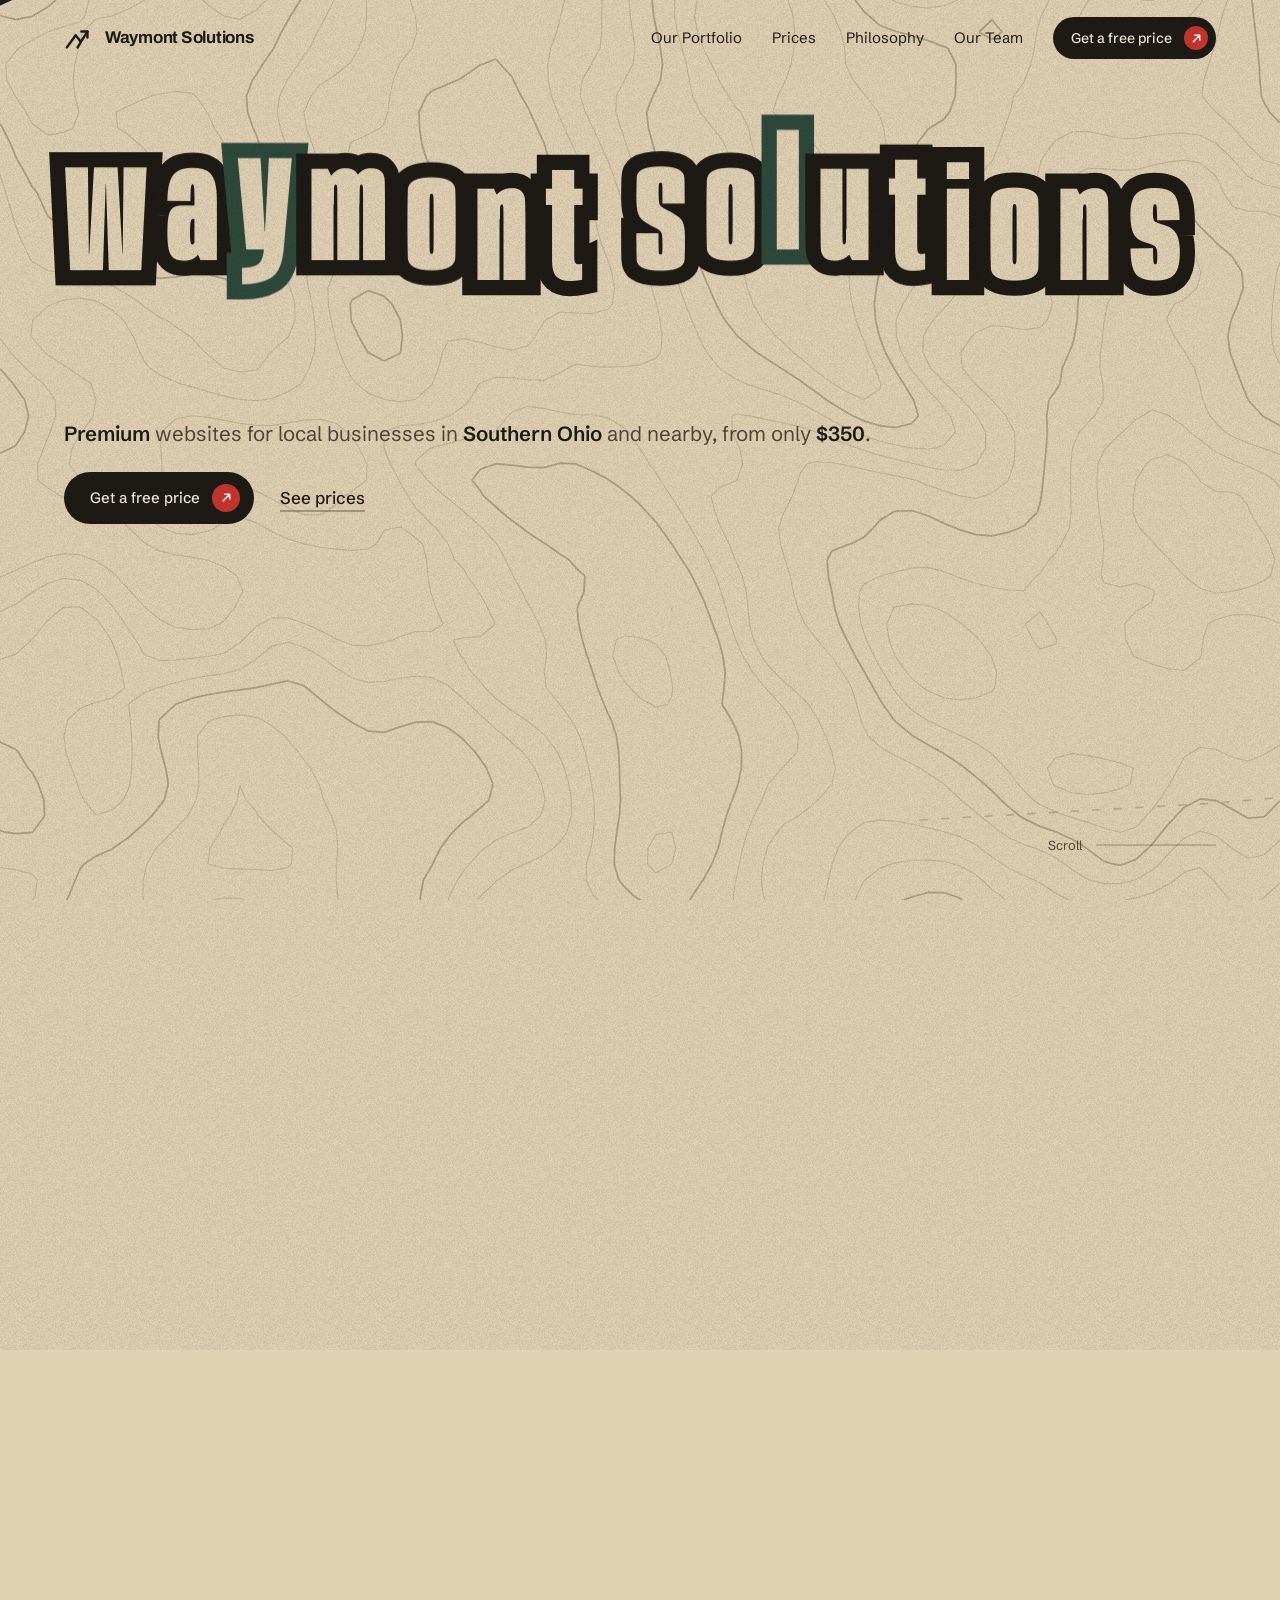
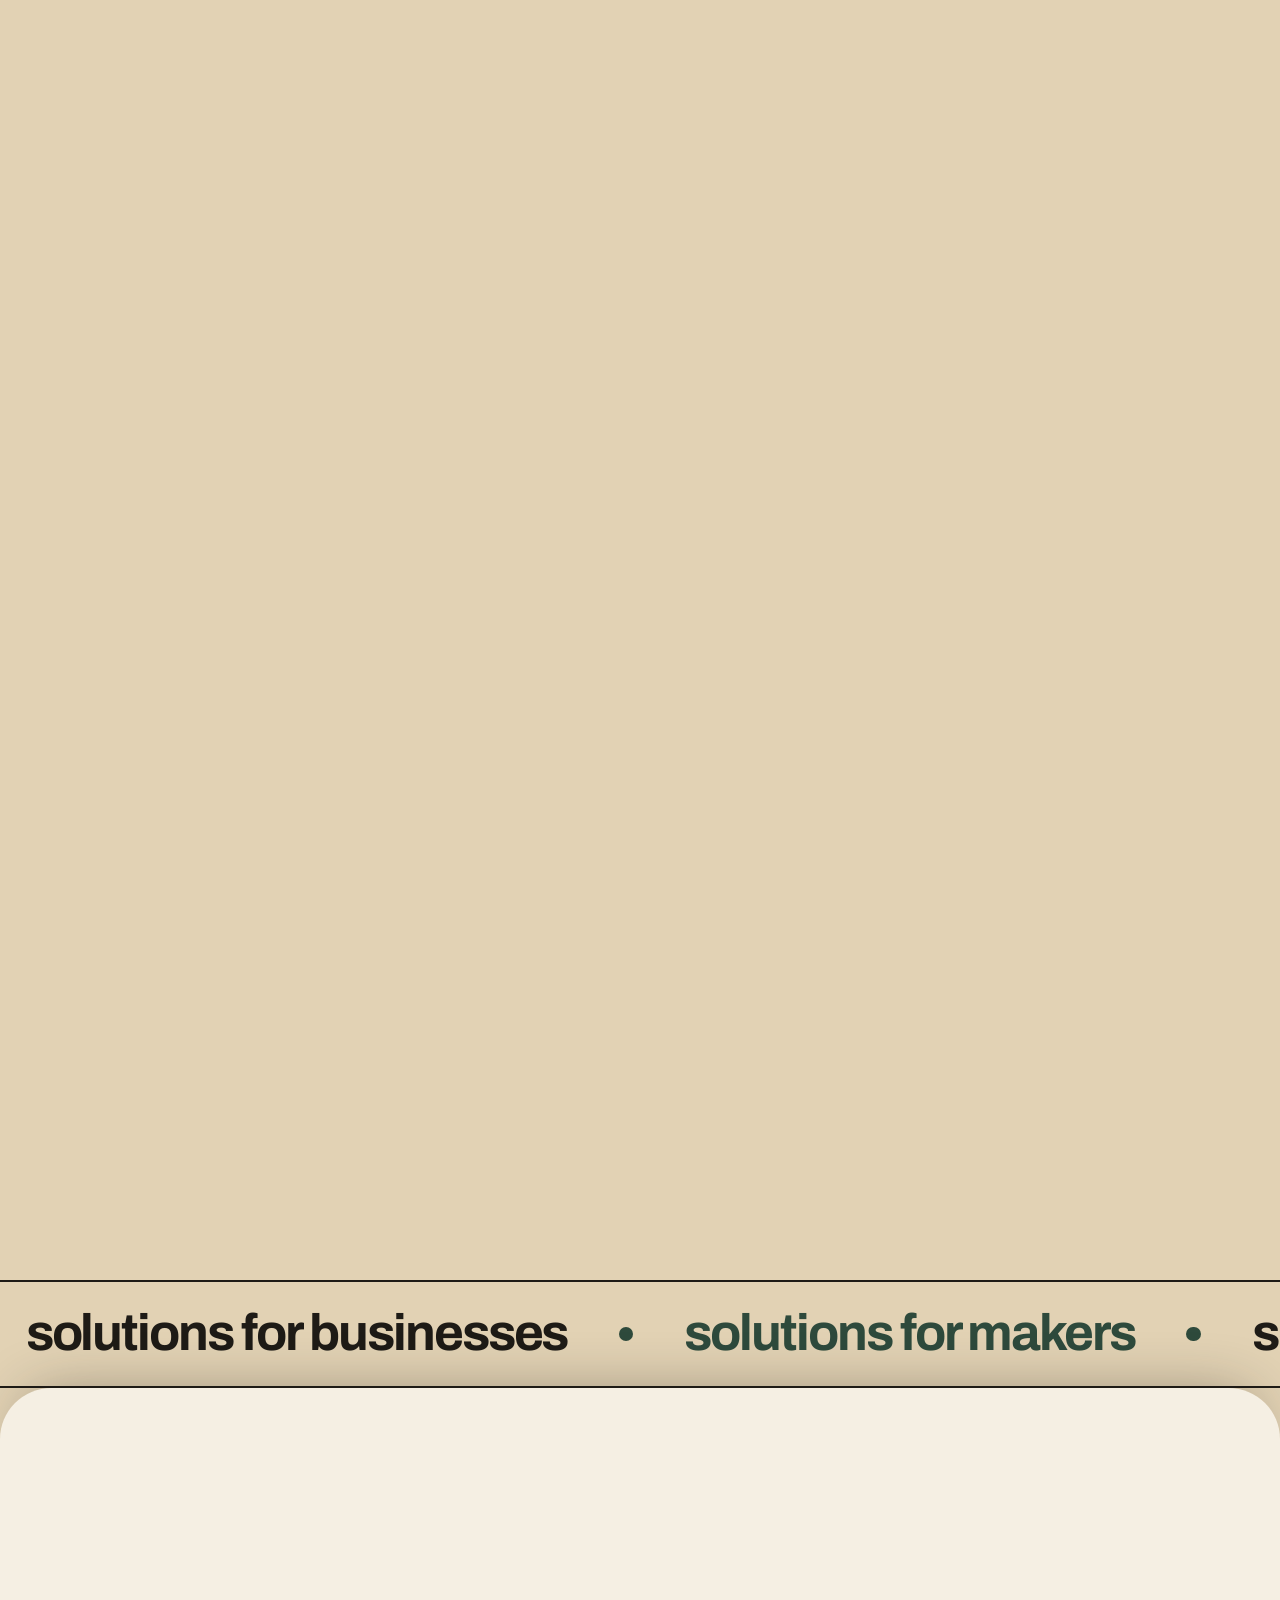
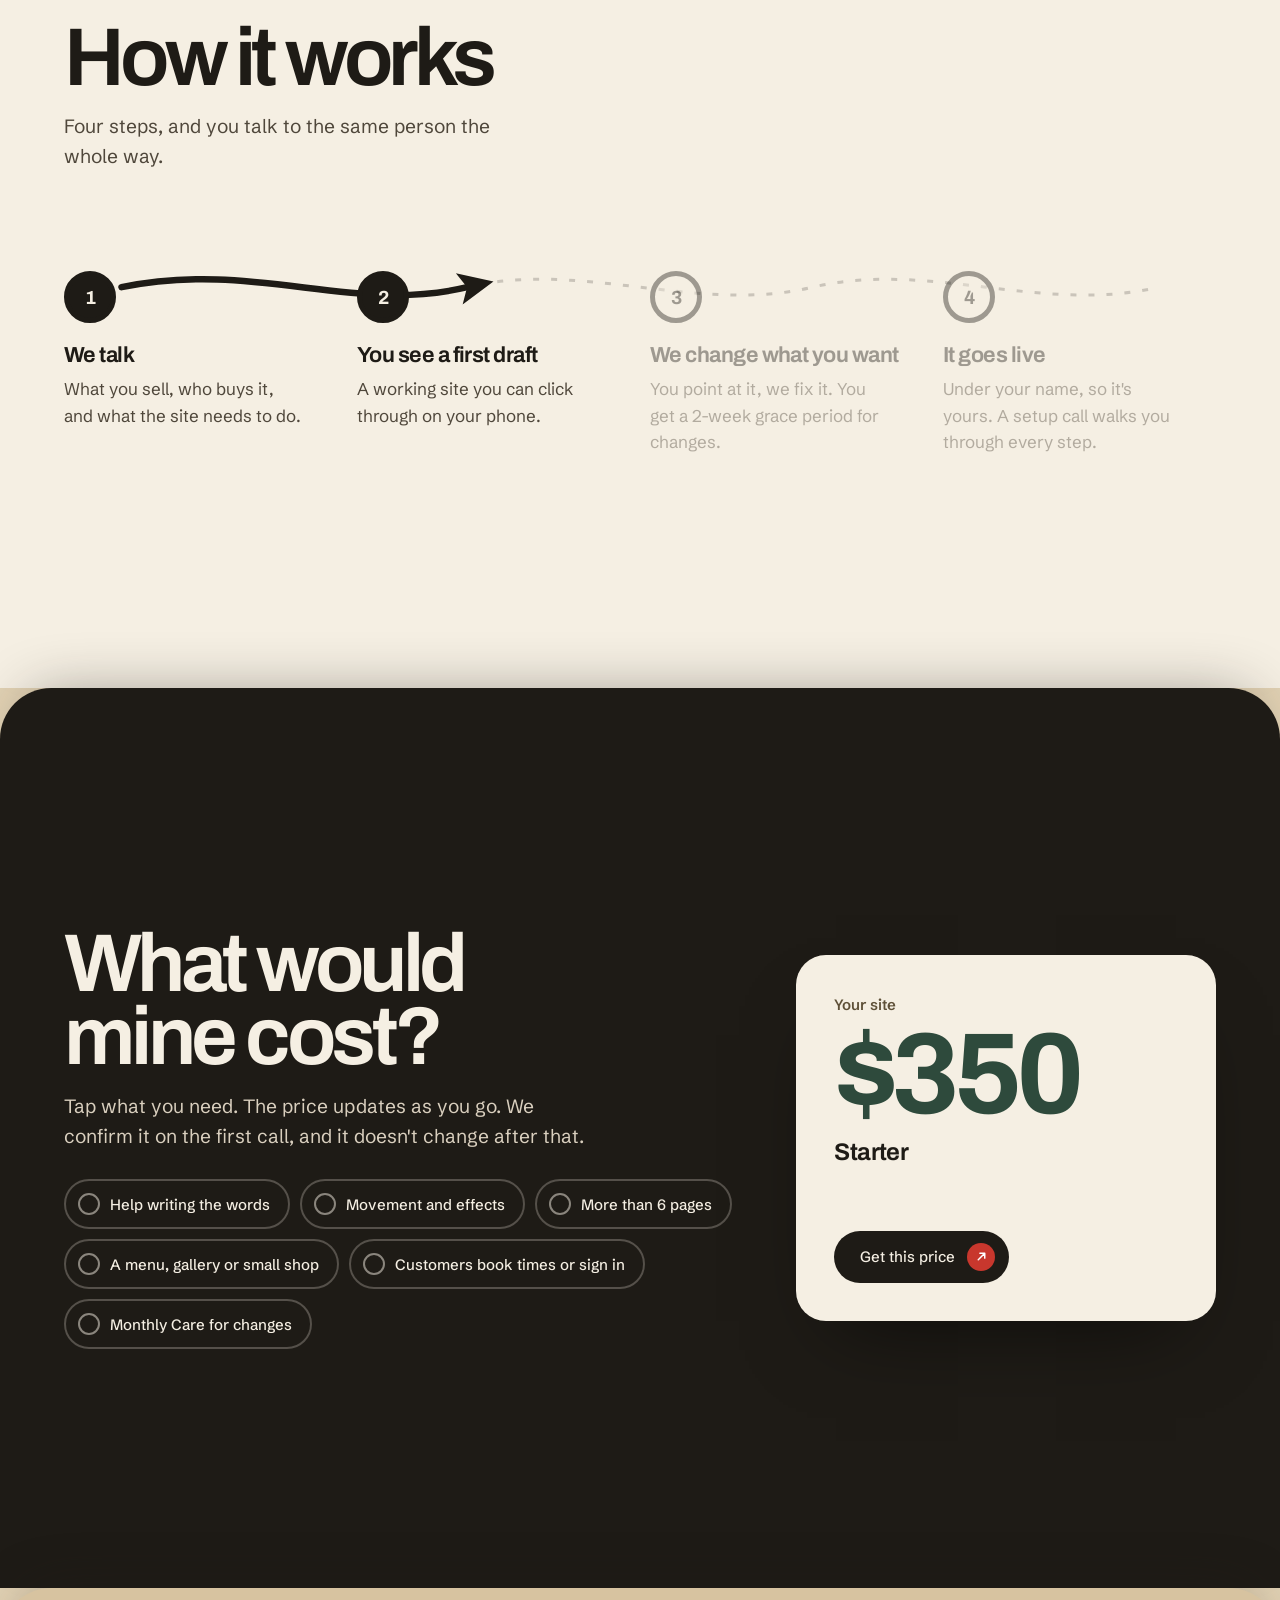
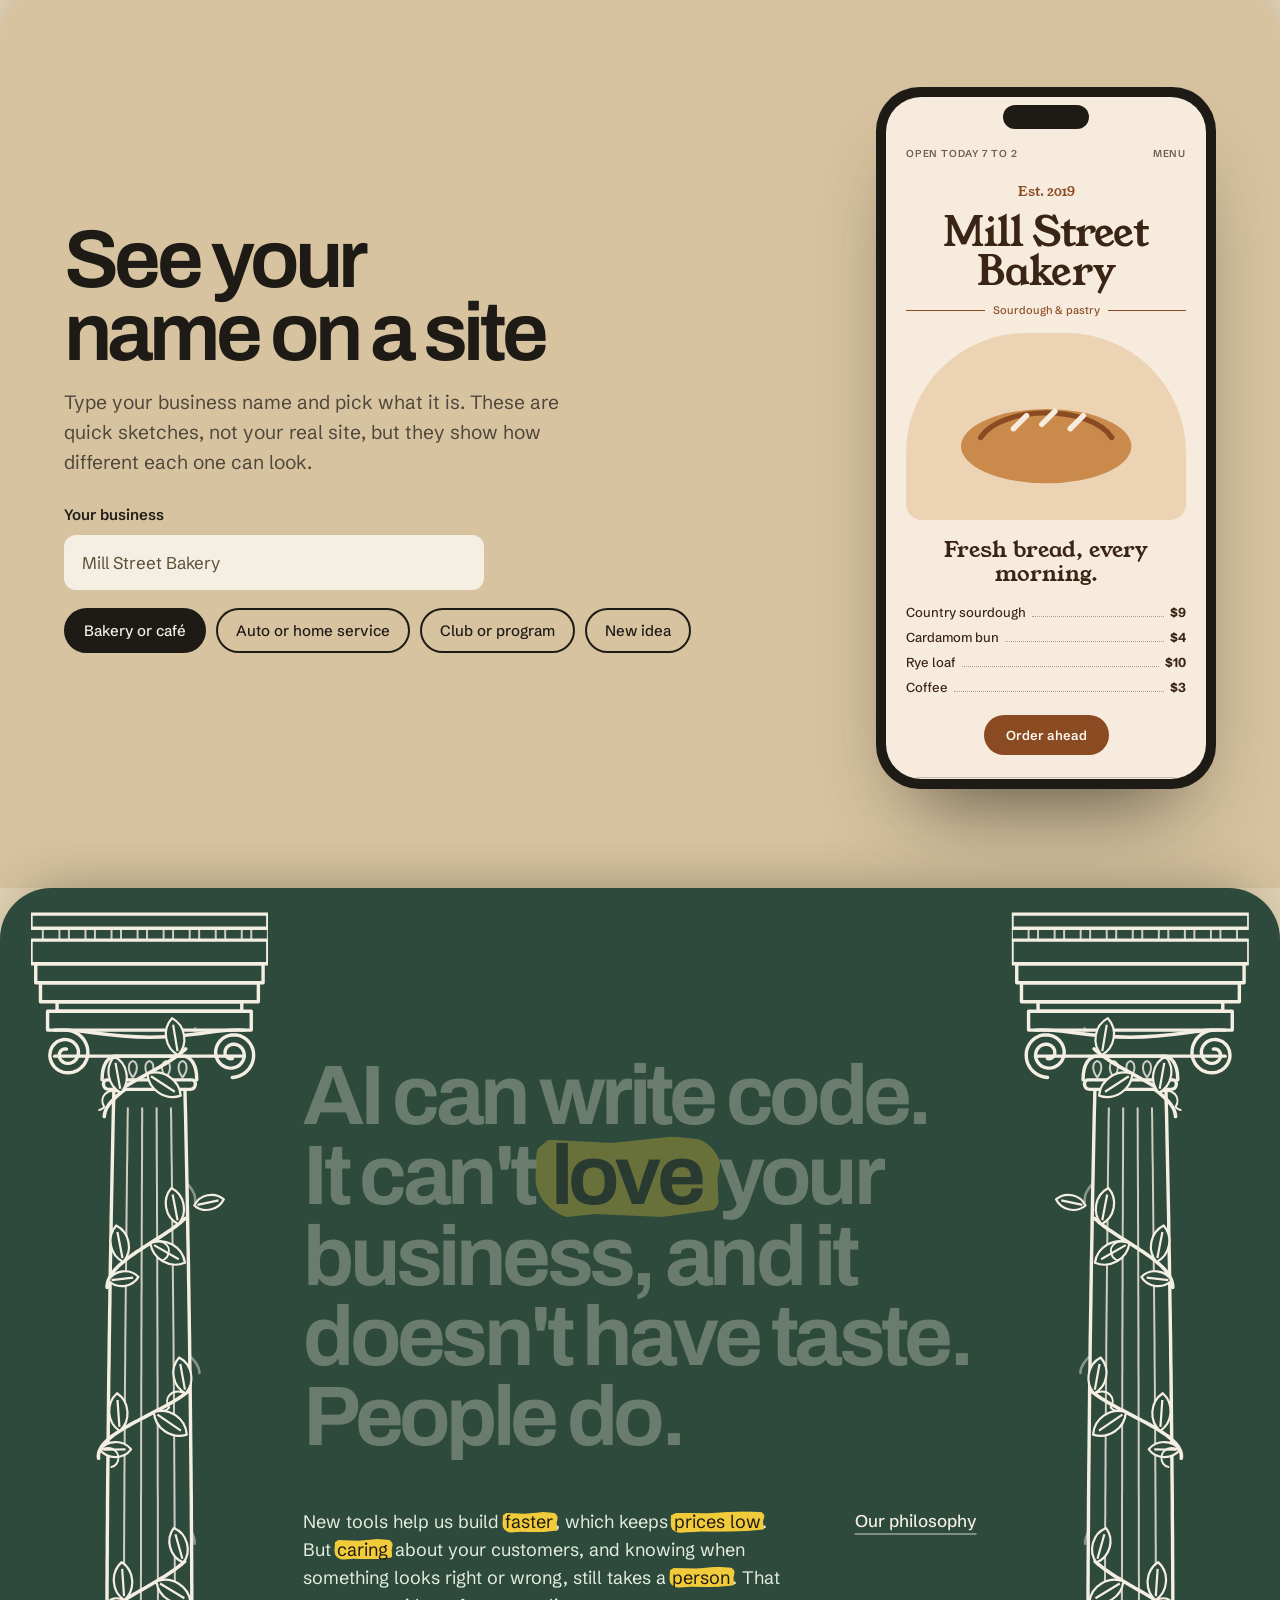
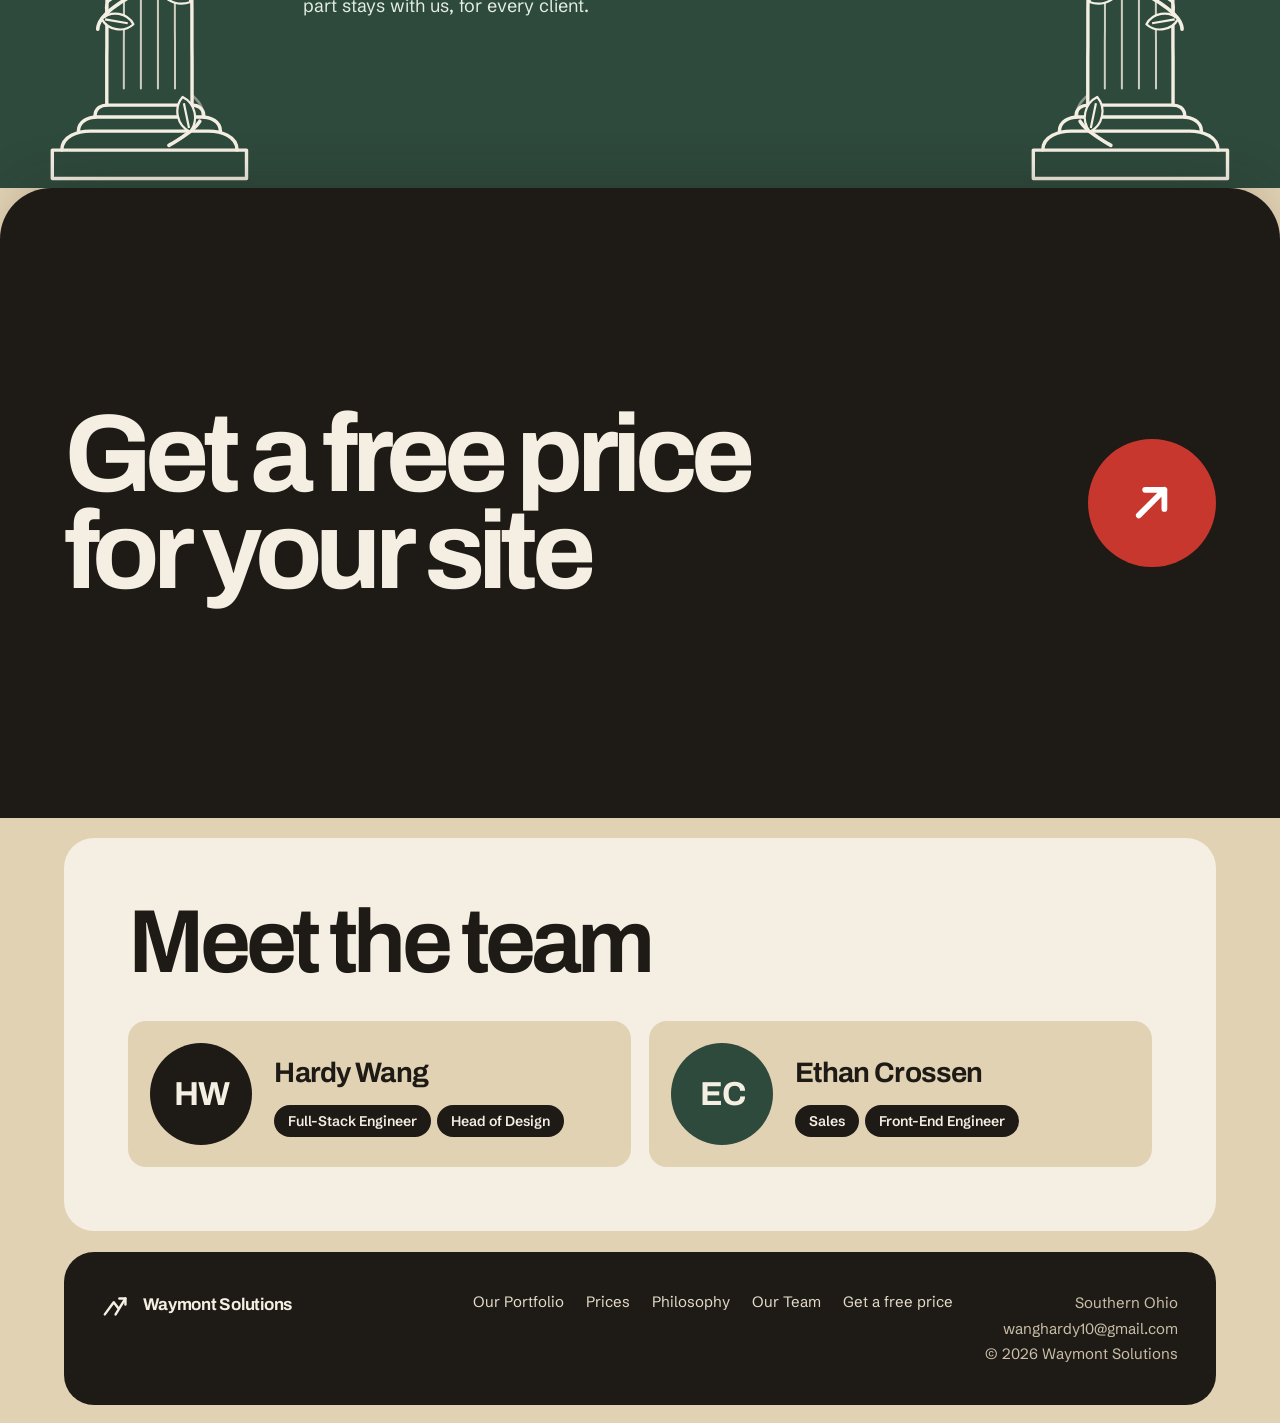
==== commit ac3f74f6: "add ben, hero change" ====
--- a/index.html
+++ b/index.html
@@ -28,7 +28,7 @@
       <a class="l" href="#work">Our Portfolio</a>
       <a class="l" href="#prices">Prices</a>
       <a class="l" href="#philosophy">Philosophy</a>
-      <a class="l" href="#team">Meet us</a>
+      <a class="l" href="#team">Our Team</a>
       <a class="btn sm" href="#contact">Get a free price <span class="dot" aria-hidden="true"><svg><use href="#go"/></svg></span></a>
       <button class="menu-btn" id="menuBtn" type="button" aria-expanded="false" aria-controls="drawer" aria-label="Open menu"><svg viewBox="0 0 24 24" width="26" height="26" fill="none" stroke="currentColor" stroke-width="2.2" stroke-linecap="round"><path d="M4 8 H20 M4 16 H20"/></svg></button>
     </nav>
@@ -41,7 +41,7 @@
   <a href="#work">Our Portfolio</a>
   <a href="#prices">Prices</a>
   <a href="#philosophy">Philosophy</a>
-  <a href="#team">Meet us</a>
+  <a href="#team">Our Team</a>
   <a class="cta" href="#contact">Get a free price</a>
 </div>
 
@@ -279,7 +279,7 @@
           </article>
           <div class="tile wide rv" style="flex-direction:row;align-items:center;justify-content:space-between;flex-wrap:wrap;gap:24px">
             <h2 style="max-width:22ch">Every client gets a site that looks like their business, not a template.</h2>
-            <div class="acts" style="margin:0;padding:0"><a class="btn" href="#contact">Get a free price <span class="dot" aria-hidden="true"><svg><use href="#go"/></svg></span></a><a class="txtlink" href="#team">Meet us</a></div>
+            <div class="acts" style="margin:0;padding:0"><a class="btn" href="#contact">Get a free price <span class="dot" aria-hidden="true"><svg><use href="#go"/></svg></span></a><a class="txtlink" href="#team">Our Team</a></div>
           </div>
         </div>
       </div>
@@ -291,7 +291,7 @@
     <section class="page" aria-labelledby="tm-h">
       <div class="wrap">
         <div class="head pine">
-          <h1 class="page-h" id="tm-h">Meet us</h1>
+          <h1 class="page-h" id="tm-h">Our Team</h1>
           <p class="page-sub">Two people, both from here. You'll talk to the same person the whole way through.</p>
           <svg class="ridge" viewBox="0 0 1300 190" preserveAspectRatio="none" aria-hidden="true"><path class="fill" d="M0 172 L160 162 L300 150 L420 116 L520 124 L640 90 L760 98 L860 36 L940 86 L1020 78 L1130 134 L1300 156 L1300 190 L0 190 Z"/><path class="ghost" d="M0 172 L160 162 L300 150 L420 116 L520 124 L640 90 L760 98 L860 36 L940 86 L1020 78 L1130 134 L1300 156"/><path class="r dn" pathLength="1" d="M860 36 L940 86 L1020 78 L1130 134 L1300 156"/><path class="r up" pathLength="1" d="M0 172 L160 162 L300 150 L420 116 L520 124 L640 90 L760 98 L860 36"/><path class="arrow" d="M20 0 L-15 -16 L-7 0 L-15 16 Z"/></svg>
         </div>
@@ -478,7 +478,7 @@
   <div class="wrap">
     <div class="fbox">
       <a class="brand" href="#home"><svg aria-hidden="true"><use href="#mk"/></svg>Waymont Solutions</a>
-      <nav aria-label="Footer"><a href="#work">Our Portfolio</a><a href="#prices">Prices</a><a href="#philosophy">Philosophy</a><a href="#team">Meet us</a><a href="#contact">Get a free price</a></nav>
+      <nav aria-label="Footer"><a href="#work">Our Portfolio</a><a href="#prices">Prices</a><a href="#philosophy">Philosophy</a><a href="#team">Our Team</a><a href="#contact">Get a free price</a></nav>
       <div class="meta">Southern Ohio<br>wanghardy10@gmail.com<br>© 2026 Waymont Solutions</div>
     </div>
   </div>
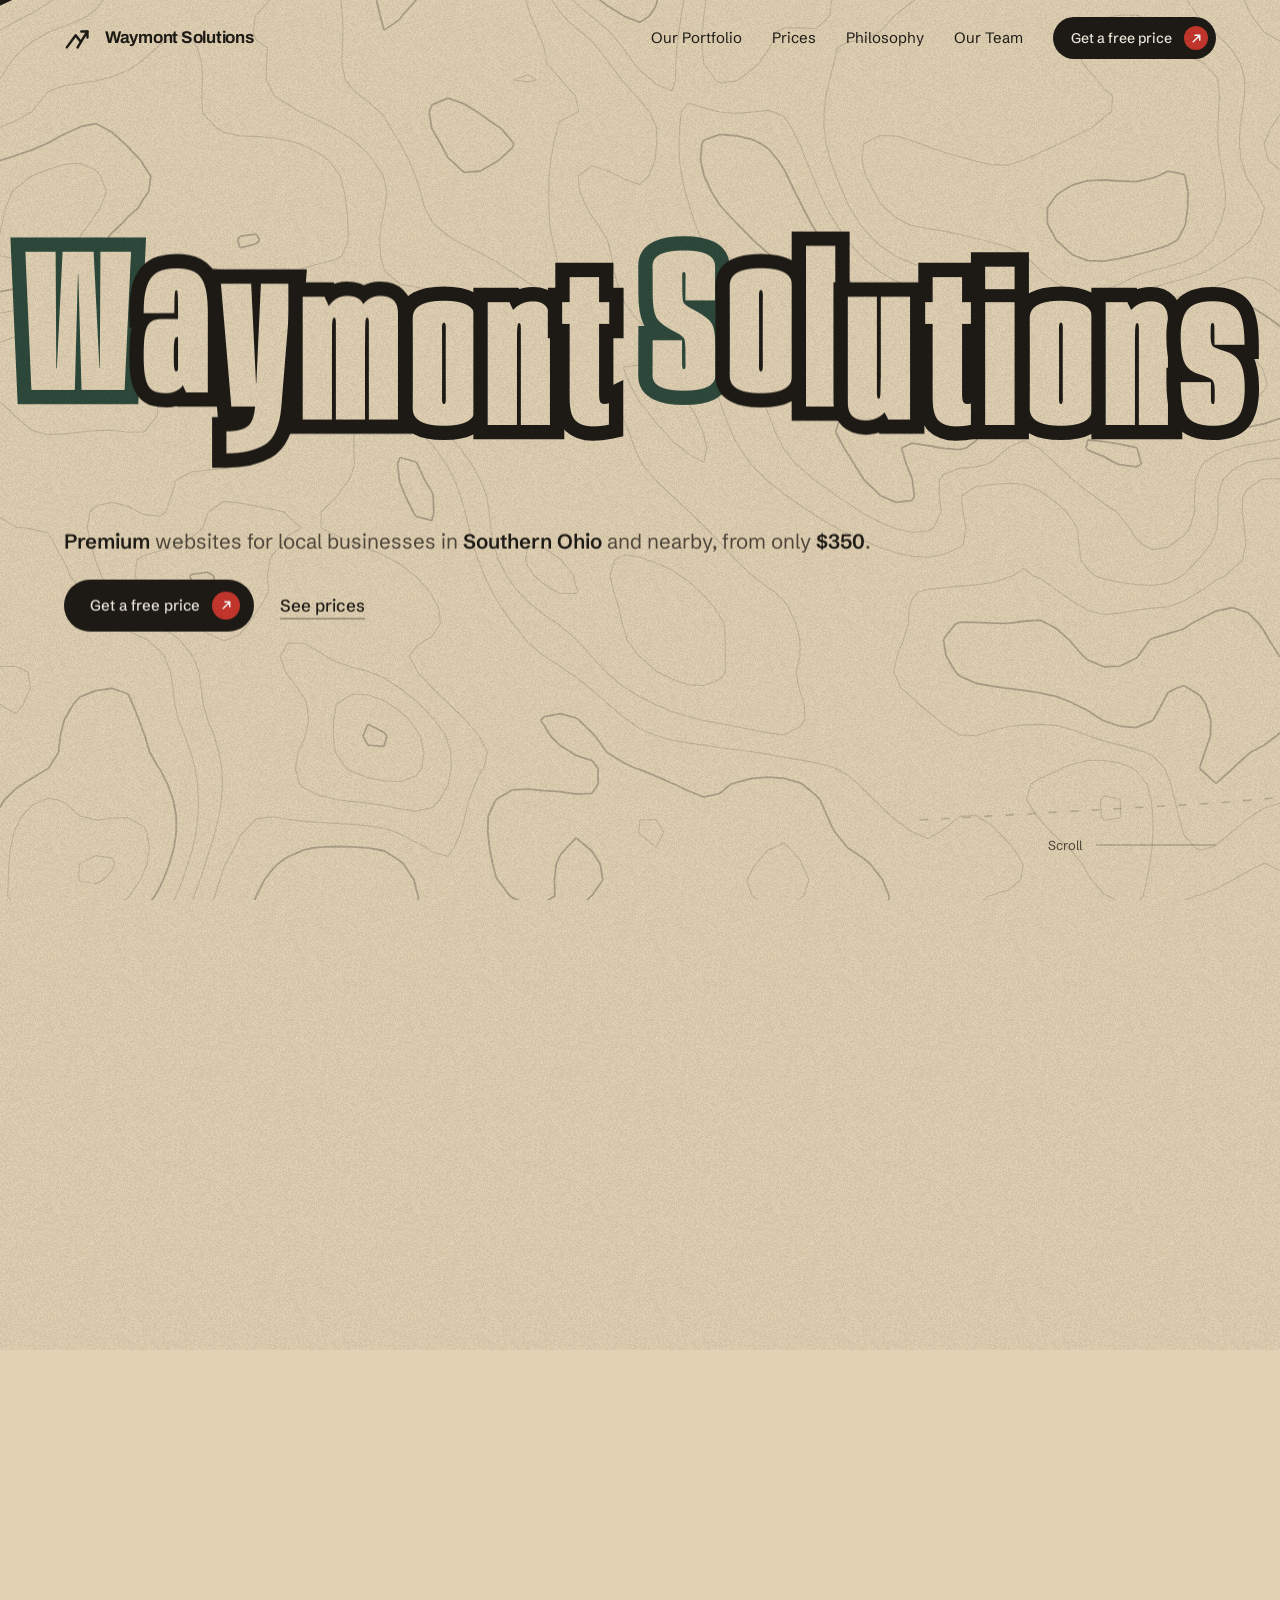
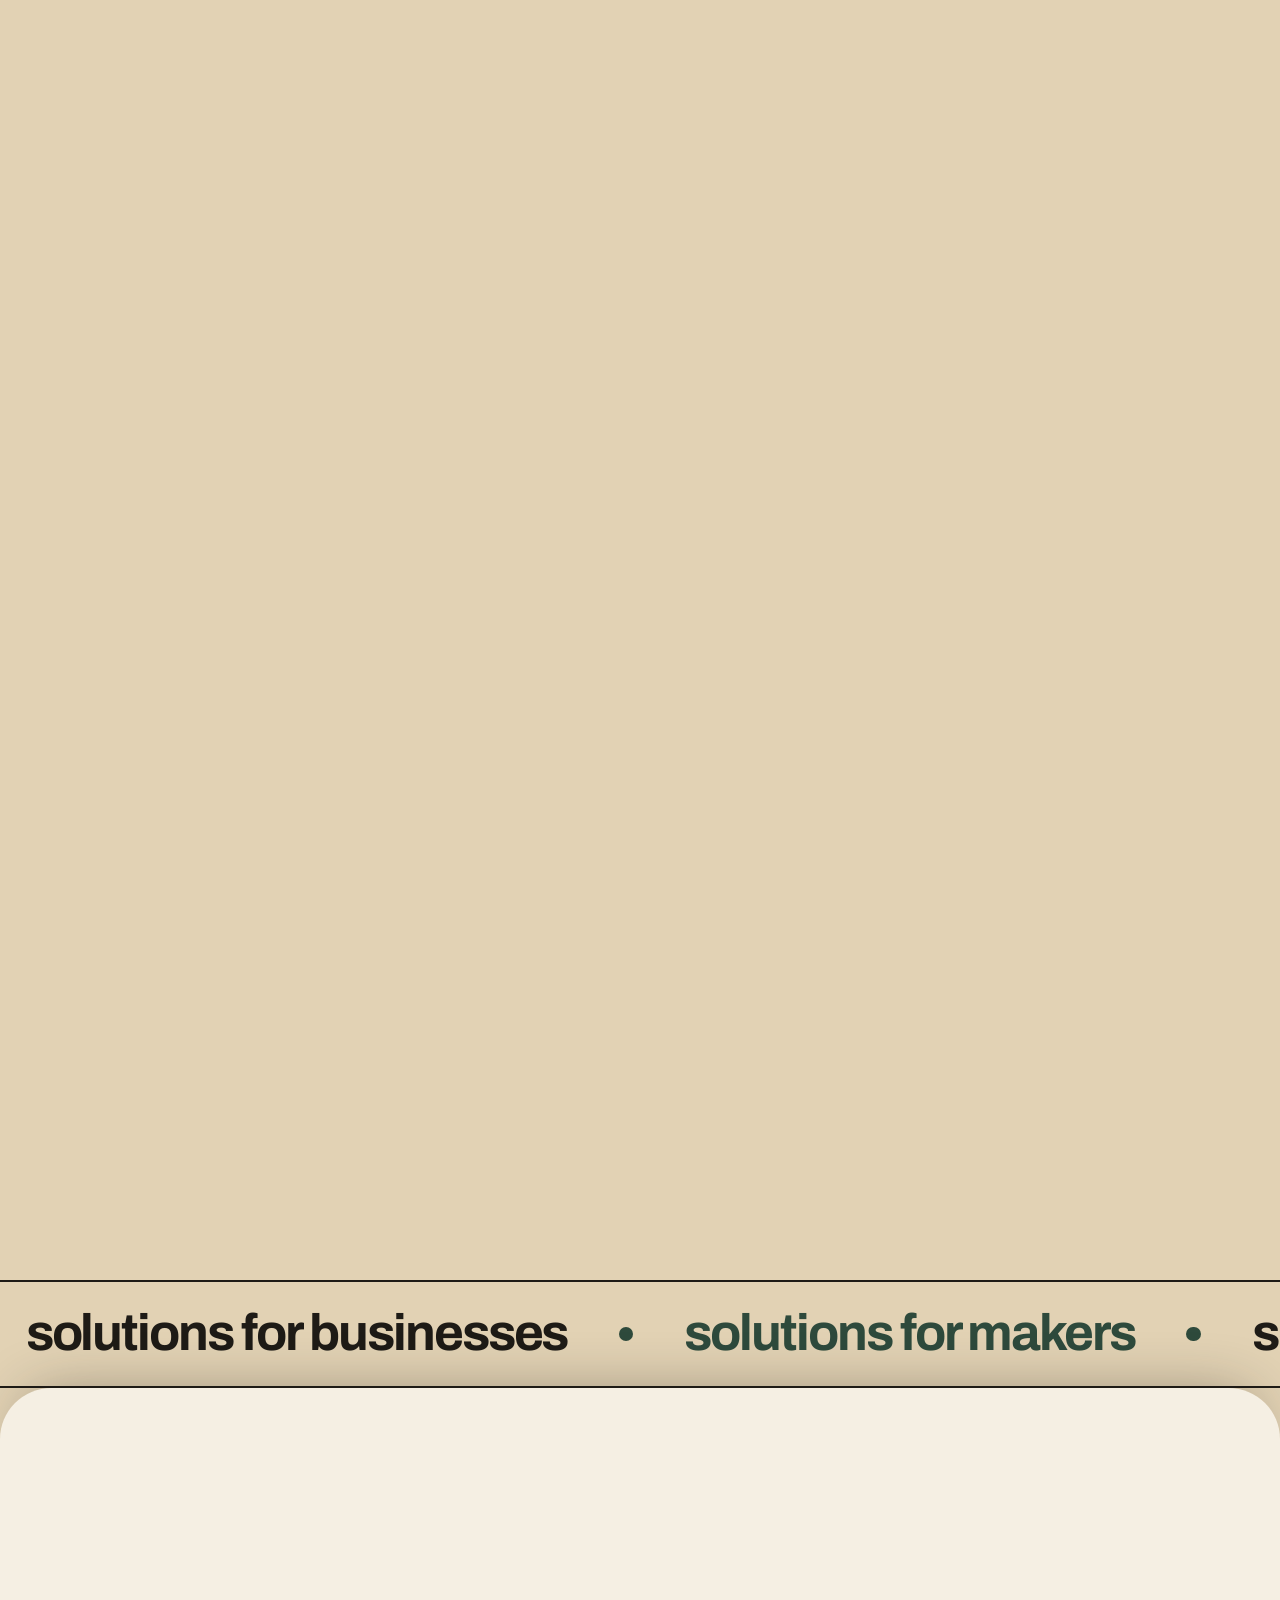
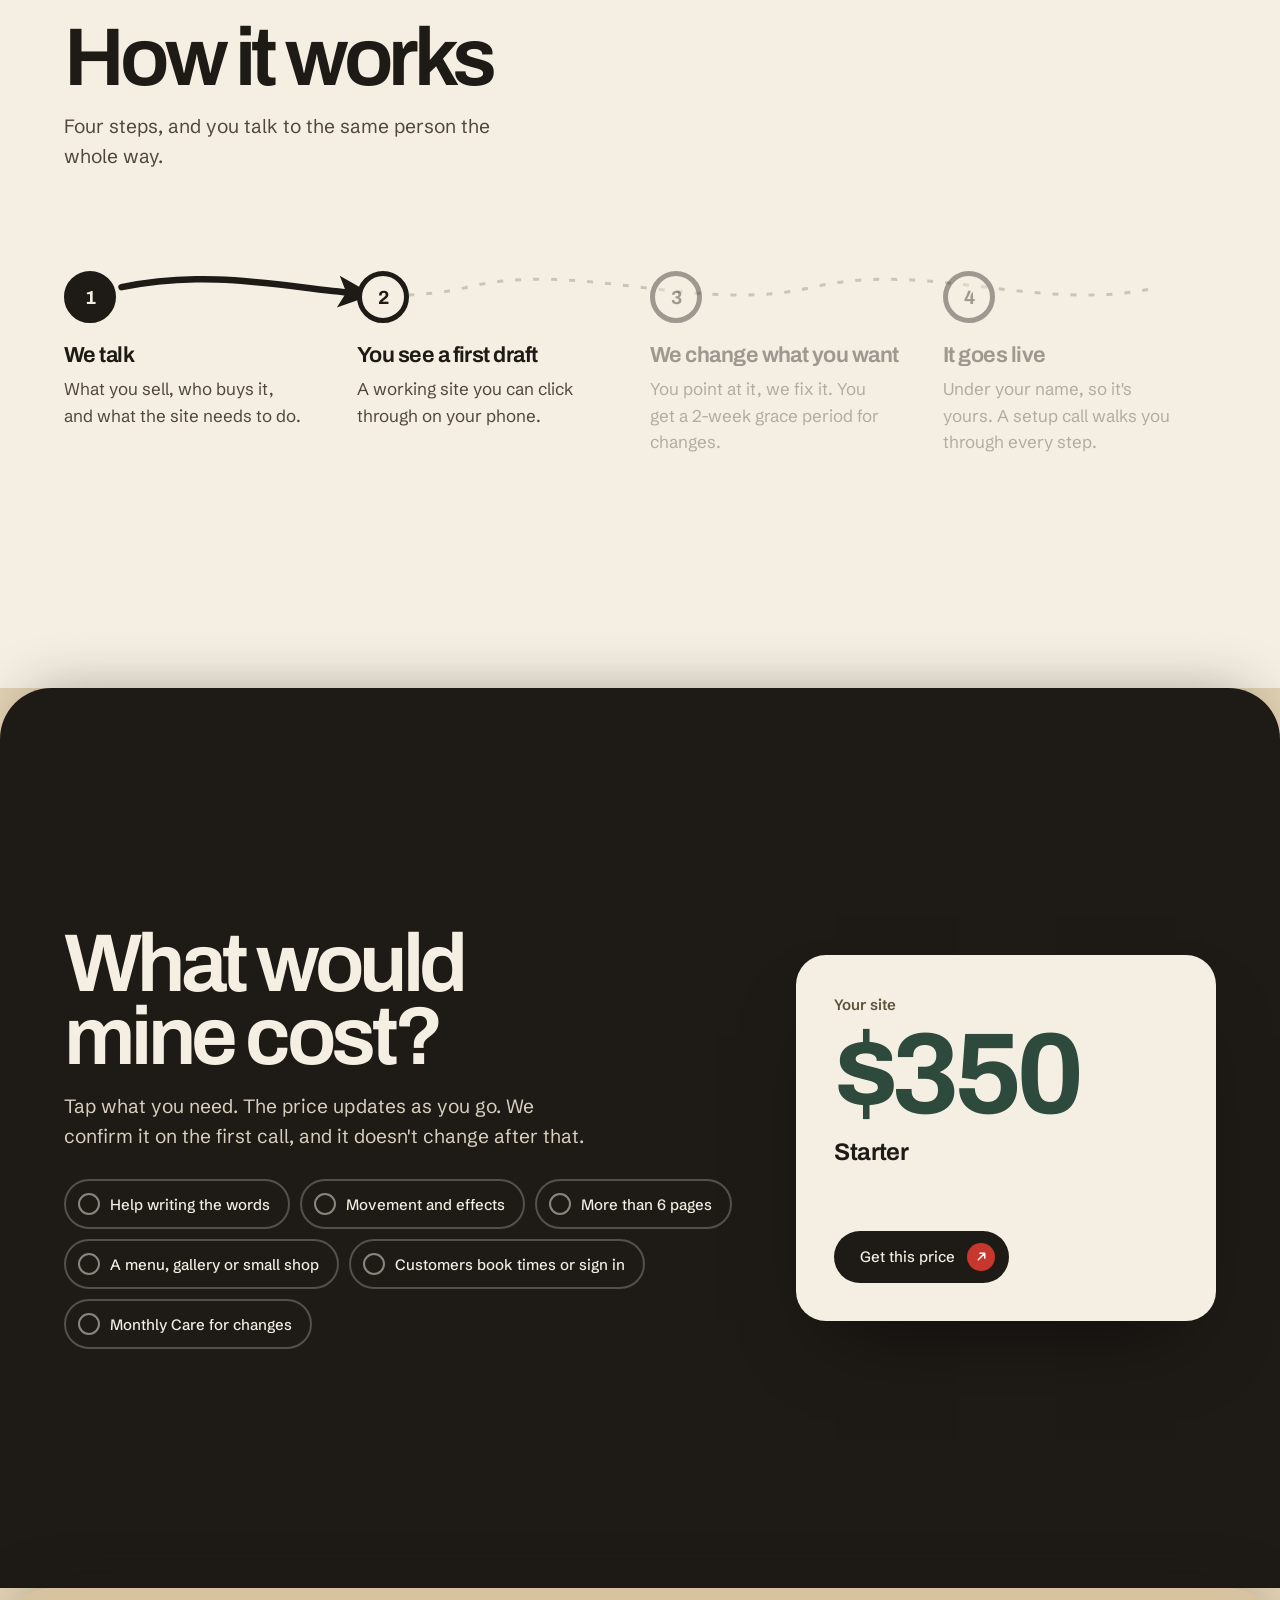
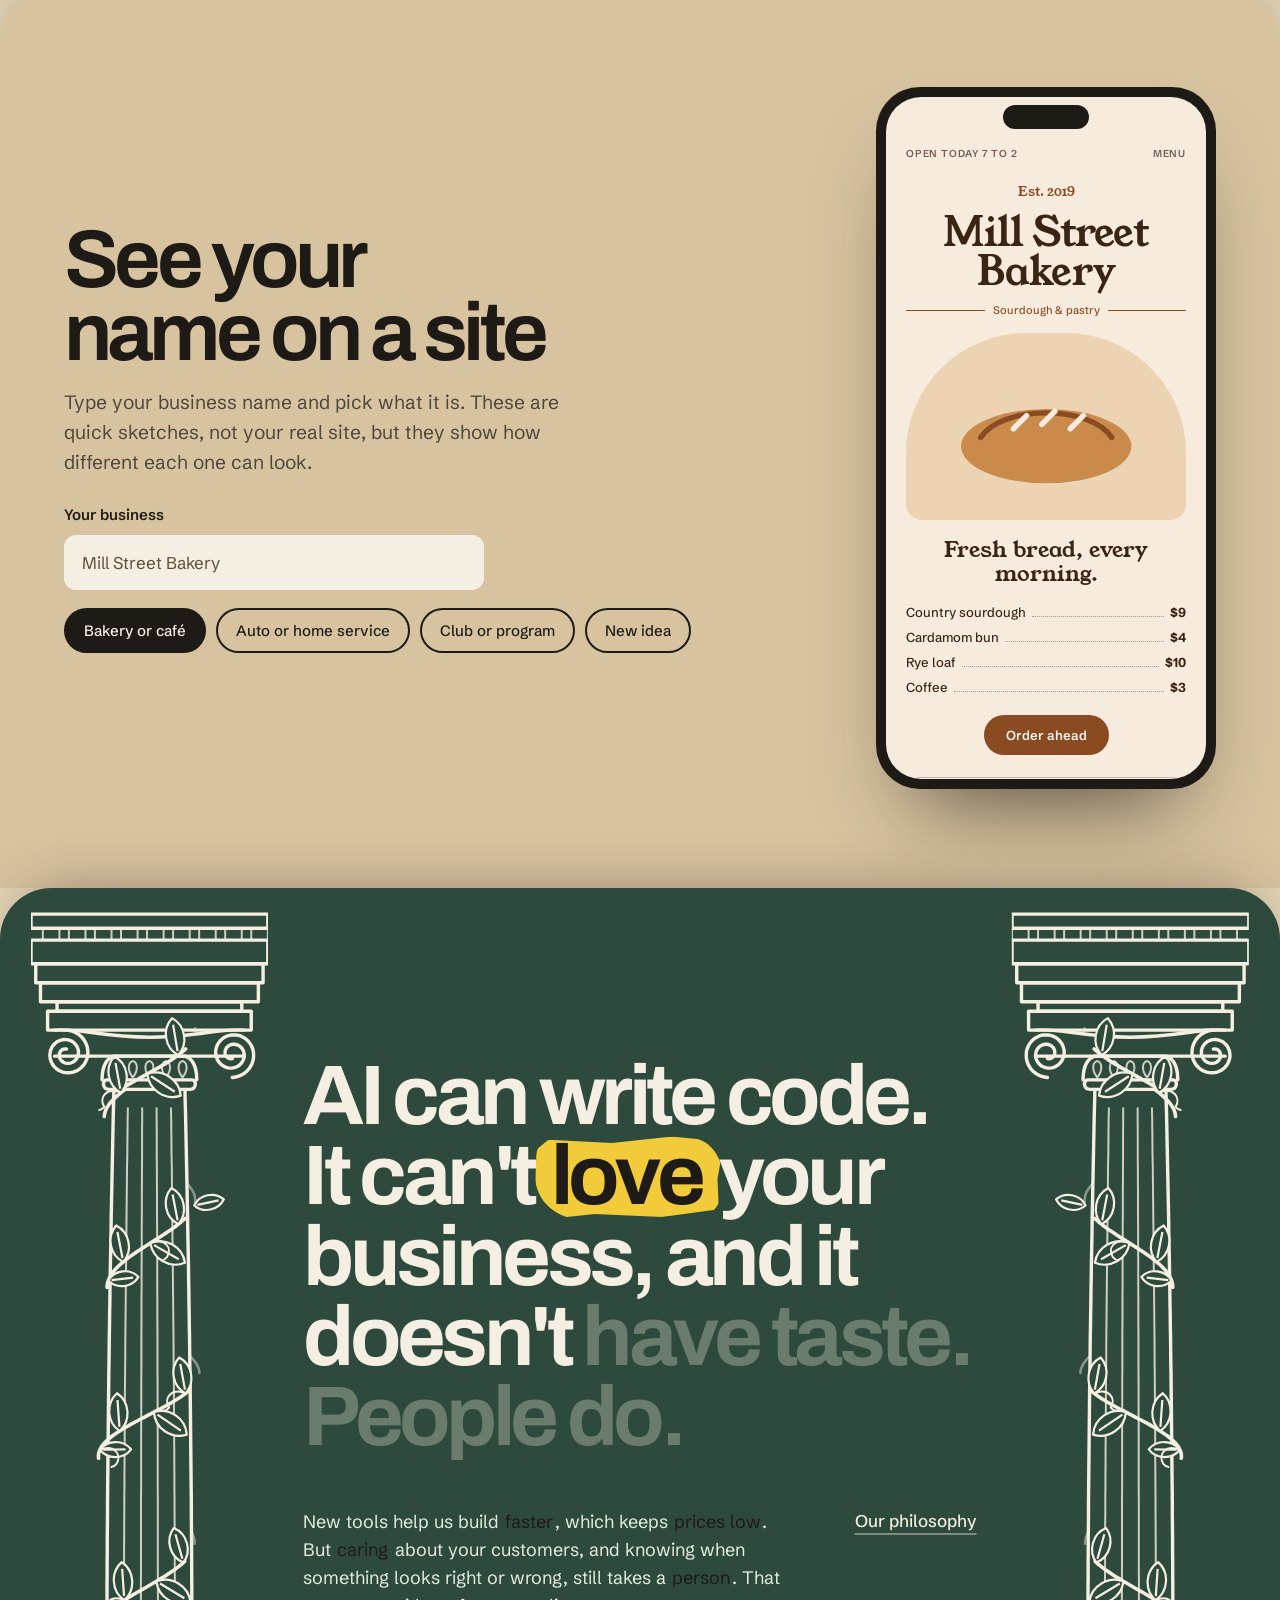
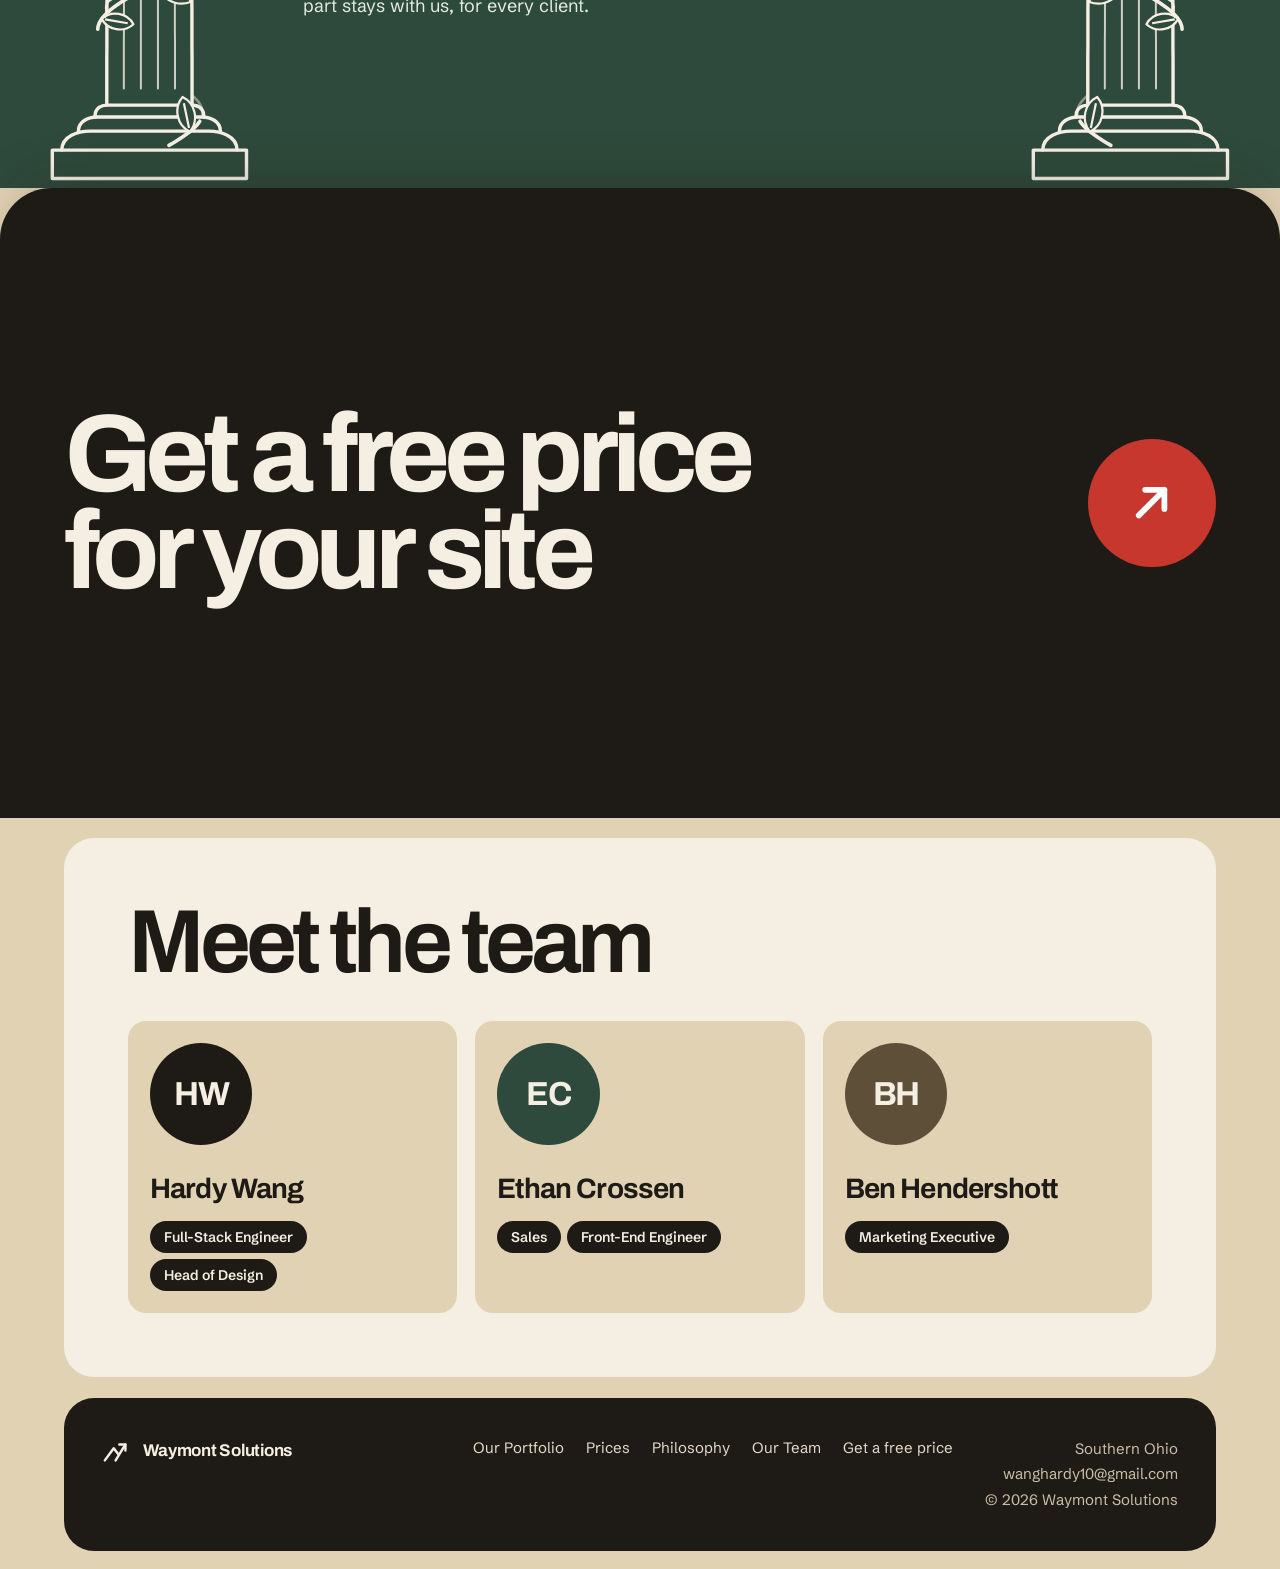
==== commit a8327084: "ben...." ====
--- a/index.html
+++ b/index.html
@@ -240,6 +240,7 @@
           <div class="tb-people">
             <a href="#team" class="tb-p"><span class="av">HW</span><span><b>Hardy Wang</b><span class="badges"><span class="badge">Full-Stack Engineer</span><span class="badge">Head of Design</span></span></span></a>
             <a href="#team" class="tb-p"><span class="av e">EC</span><span><b>Ethan Crossen</b><span class="badges"><span class="badge">Sales</span><span class="badge">Front-End Engineer</span></span></span></a>
+            <a href="#team" class="tb-p"><span class="av m">BH</span><span><b>Ben Hendershott</b><span class="badges"><span class="badge">Marketing Executive</span></span></span></a>
           </div>
         </div>
       </div>
@@ -292,7 +293,7 @@
       <div class="wrap">
         <div class="head pine">
           <h1 class="page-h" id="tm-h">Our Team</h1>
-          <p class="page-sub">Two people, both from here. You'll talk to the same person the whole way through.</p>
+          <p class="page-sub">A small team. You'll talk to the same person the whole way through.</p>
           <svg class="ridge" viewBox="0 0 1300 190" preserveAspectRatio="none" aria-hidden="true"><path class="fill" d="M0 172 L160 162 L300 150 L420 116 L520 124 L640 90 L760 98 L860 36 L940 86 L1020 78 L1130 134 L1300 156 L1300 190 L0 190 Z"/><path class="ghost" d="M0 172 L160 162 L300 150 L420 116 L520 124 L640 90 L760 98 L860 36 L940 86 L1020 78 L1130 134 L1300 156"/><path class="r dn" pathLength="1" d="M860 36 L940 86 L1020 78 L1130 134 L1300 156"/><path class="r up" pathLength="1" d="M0 172 L160 162 L300 150 L420 116 L520 124 L640 90 L760 98 L860 36"/><path class="arrow" d="M20 0 L-15 -16 L-7 0 L-15 16 Z"/></svg>
         </div>
         <div class="tiles">
@@ -311,6 +312,14 @@
             </div>
             <div class="who"><h2>Ethan Crossen</h2><span class="roles"><span class="role">Sales</span><span class="role">Front-End Engineer</span></span></div>
             <p class="bio">Talks with new clients, and builds the parts of each site that people see and click.</p>
+          </article>
+          <article class="person rv">
+            <div class="portrait">
+              <svg viewBox="0 0 400 320" preserveAspectRatio="xMidYMid slice" aria-hidden="true"><g fill="none" stroke="#1E1B16" stroke-opacity=".22" stroke-width="2"><path d="M-10 296 C70 288 140 236 220 226 C300 218 350 250 420 240"/><path d="M-10 262 C80 250 150 186 225 176 C300 168 360 206 420 198"/><path d="M-10 228 C90 212 160 136 230 128 C300 122 370 160 420 158"/><path d="M10 196 C100 172 170 92 235 86 C300 82 360 118 420 124"/><path d="M70 160 C140 128 190 52 240 48 C290 46 340 80 390 96"/></g></svg>
+              <span class="ini" aria-hidden="true">BH</span>
+            </div>
+            <div class="who"><h2>Ben Hendershott</h2><span class="roles"><span class="role">Marketing Executive</span></span></div>
+            <p class="bio">Gets the word out, so more local businesses hear about what we build.</p>
           </article>
         </div>
       </div>
--- a/assets/css/site.css
+++ b/assets/css/site.css
@@ -331,7 +331,7 @@
   .tile,.tile.w7,.tile.w5,.tile.w4,.tile.w8{grid-column:span 12}
 }
 /* team */
-.person{grid-column:span 6;border-radius:var(--r-l);background:var(--snow);padding:14px 14px 30px;display:flex;flex-direction:column;gap:18px}
+.person{grid-column:span 4;border-radius:var(--r-l);background:var(--snow);padding:14px 14px 30px;display:flex;flex-direction:column;gap:18px}
 .portrait{position:relative;aspect-ratio:5/4;background:var(--sand-2);overflow:hidden;border-radius:calc(var(--r-l) - 8px)}
 .portrait svg{position:absolute;inset:0;width:100%;height:100%;transition:transform 1.1s var(--ease)}
 .person:hover .portrait svg{transform:scale(1.04) translateY(-2%)}
@@ -538,11 +538,12 @@
 .team-box{position:relative;z-index:8;background:var(--sand);padding:clamp(14px,1.6vw,22px) 0}
 .tb{border-radius:var(--r-l);background:var(--snow);padding:clamp(36px,5vw,80px);display:flex;flex-direction:column;gap:clamp(28px,3vw,44px)}
 .tb h2{font-size:clamp(48px,7vw,116px);letter-spacing:-.055em;line-height:.9}
-.tb-people{display:grid;grid-template-columns:1fr 1fr;gap:clamp(12px,1.4vw,20px)}
+.tb-people{display:grid;grid-template-columns:repeat(3,1fr);gap:clamp(12px,1.4vw,20px)}
 .tb-p{display:flex;align-items:center;gap:22px;padding:22px;border-radius:var(--r-m);background:var(--sand);text-decoration:none;transition:transform .5s var(--ease),background-color .3s ease}
 .tb-p:hover{transform:translateY(-4px);background:var(--sand-2)}
 .tb-p .av{width:clamp(84px,8vw,120px);height:clamp(84px,8vw,120px);flex:none;border-radius:50%;background:var(--ink);color:var(--snow);display:grid;place-items:center;font:700 clamp(28px,2.6vw,40px) var(--display);letter-spacing:-.04em}
 .tb-p .av.e{background:var(--pine)}
+.tb-p .av.m{background:var(--ink-3)}
 .tb-p b{display:block;font-family:var(--display);font-weight:680;font-size:clamp(24px,2.2vw,34px);letter-spacing:-.03em}
 .tb-p span span{display:block;color:var(--ink-2);margin-top:6px;max-width:36ch}
 
@@ -659,3 +660,6 @@
 .badges .badge{margin-top:0!important}
 .roles{display:flex;flex-wrap:wrap;gap:6px;justify-content:flex-end}
 .head.pine .pillar .occ{fill:var(--pine)}
+
+/* three people: stack avatar over name on mid-size screens so long names fit */
+@media (min-width:861px) and (max-width:1500px){.tb-p{flex-direction:column;align-items:flex-start}}
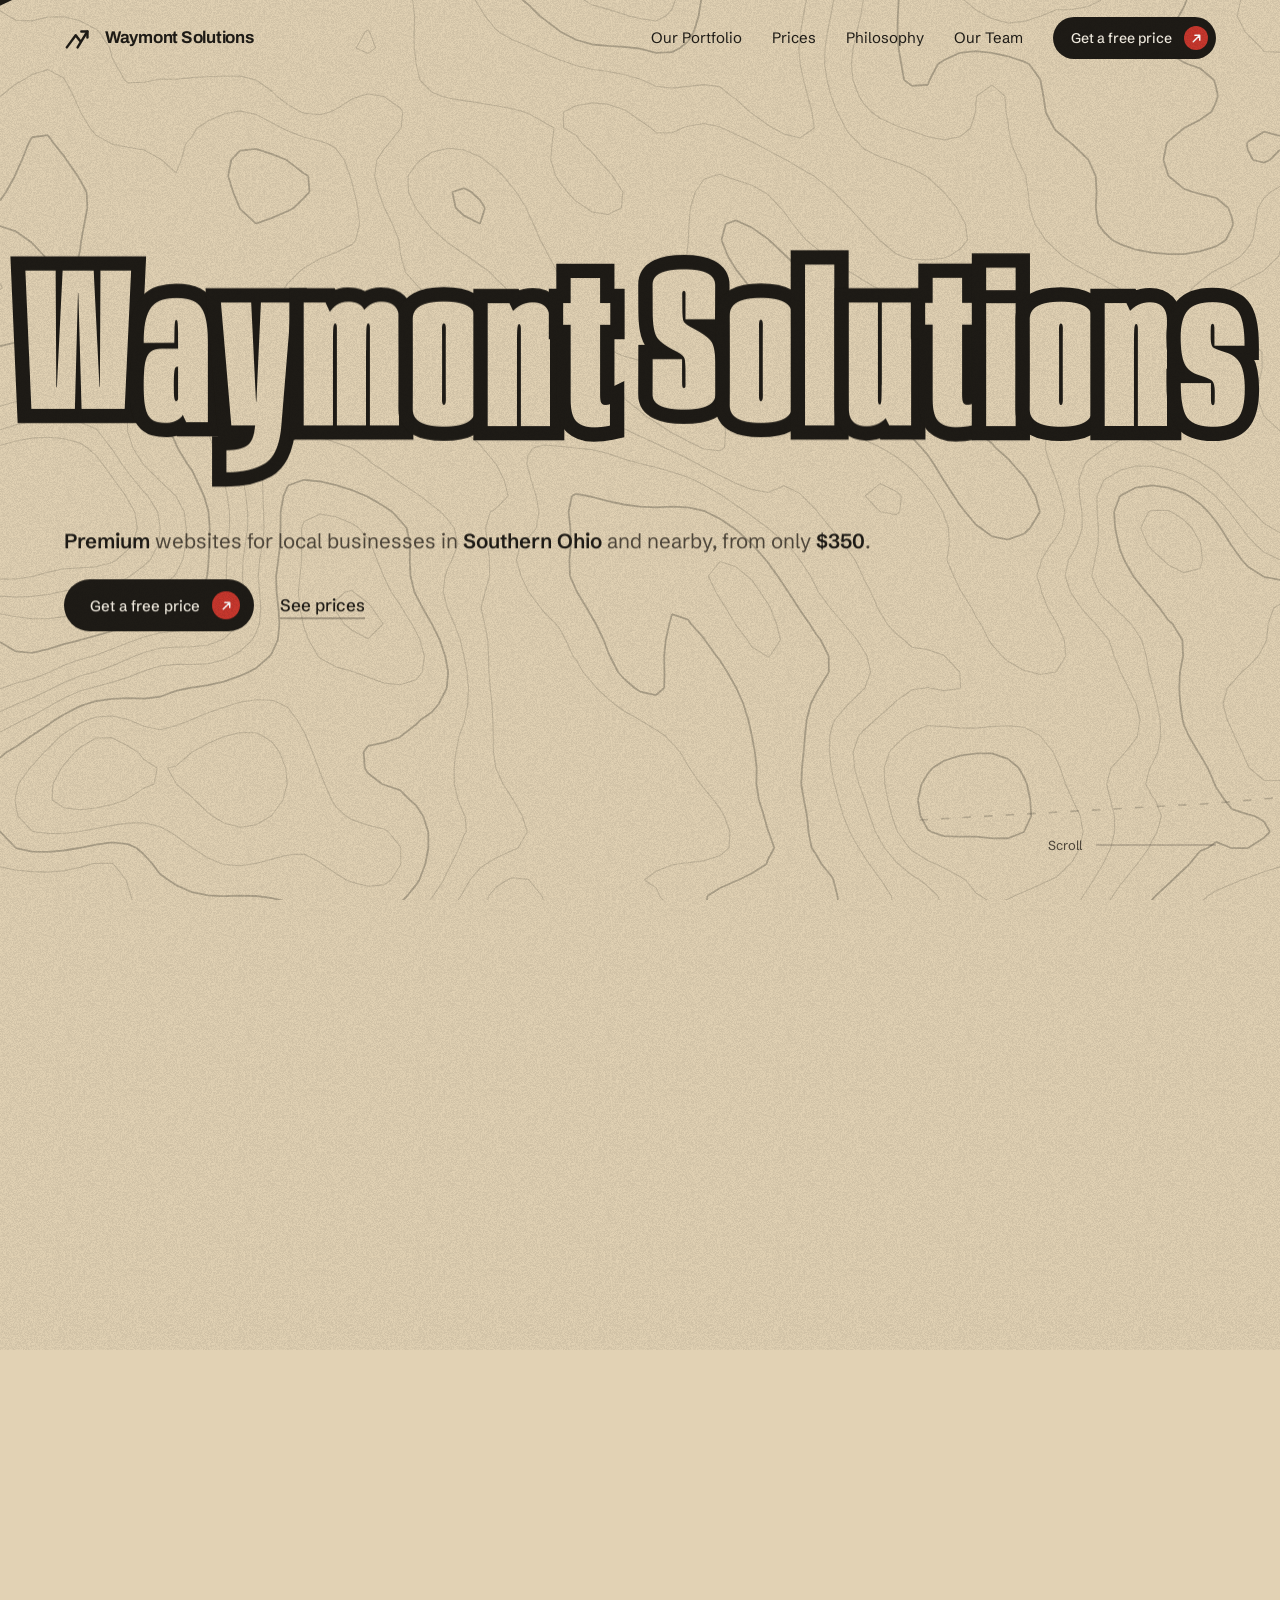
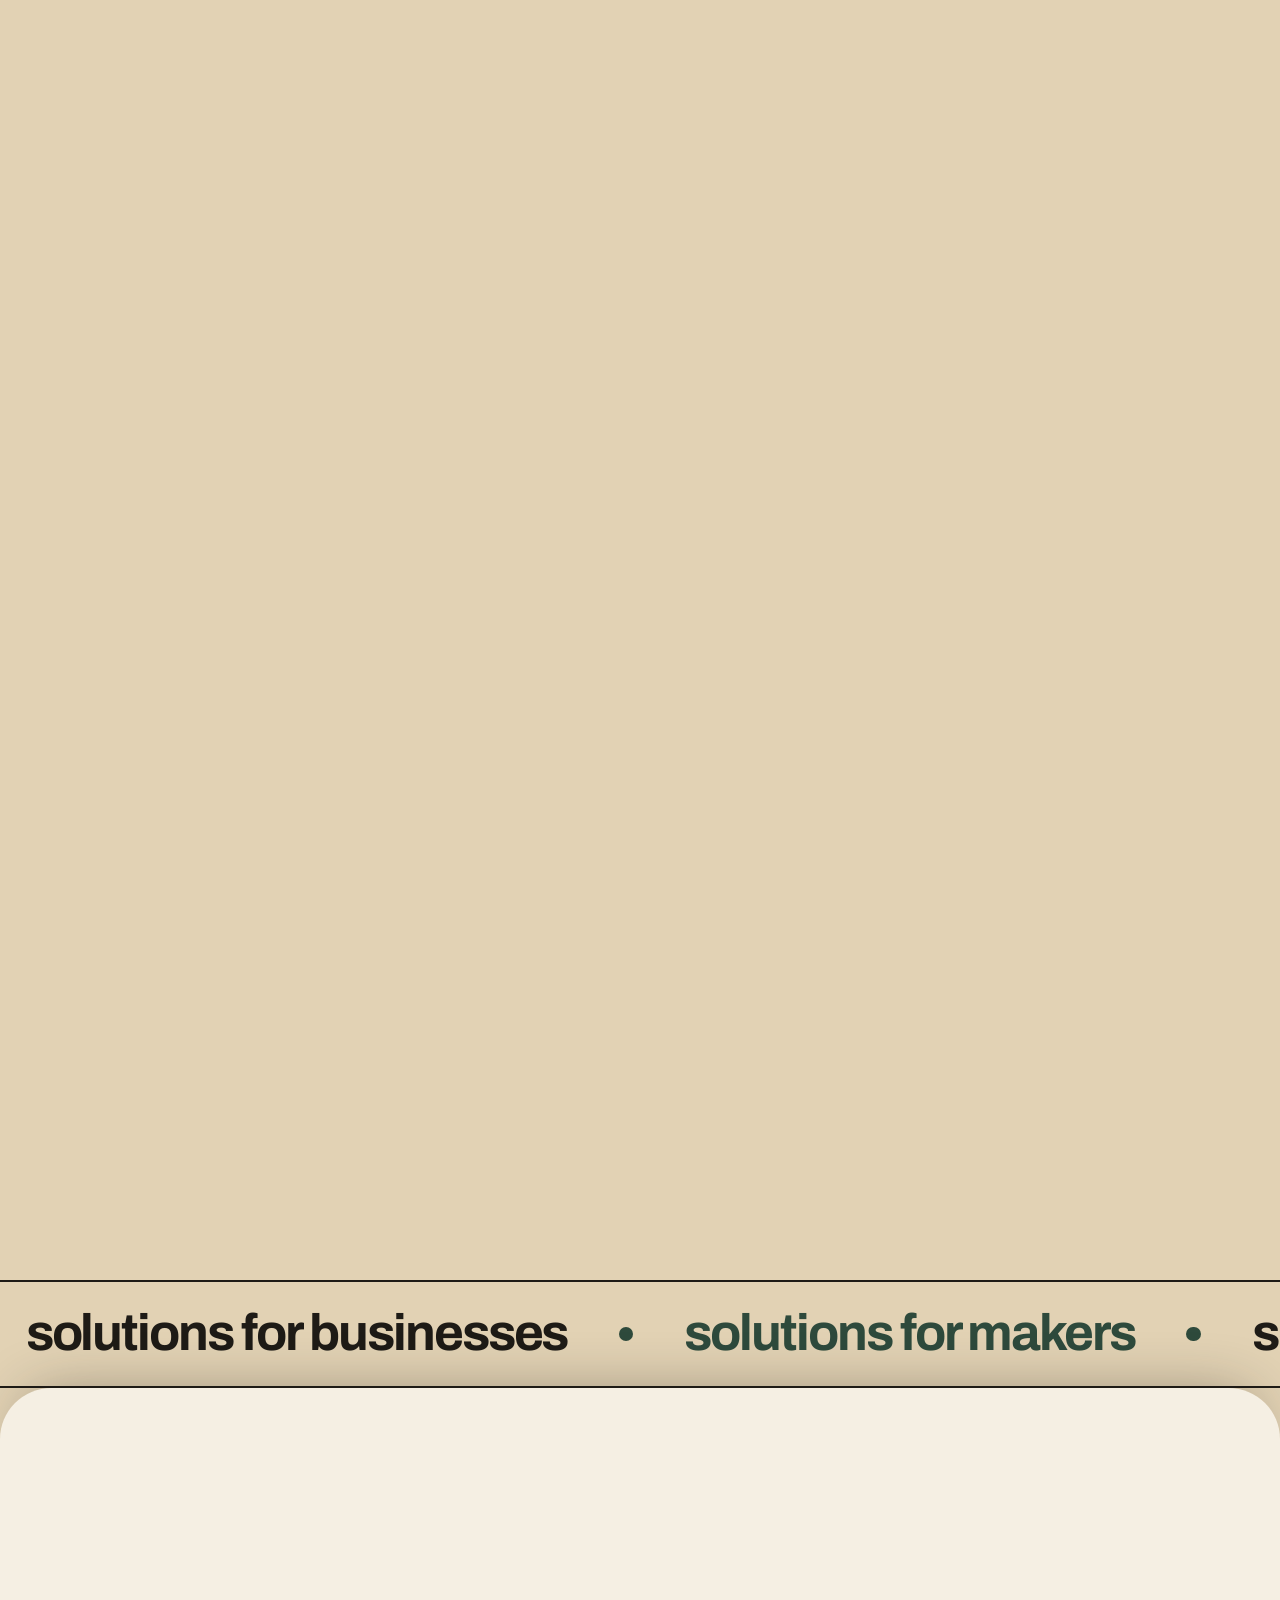
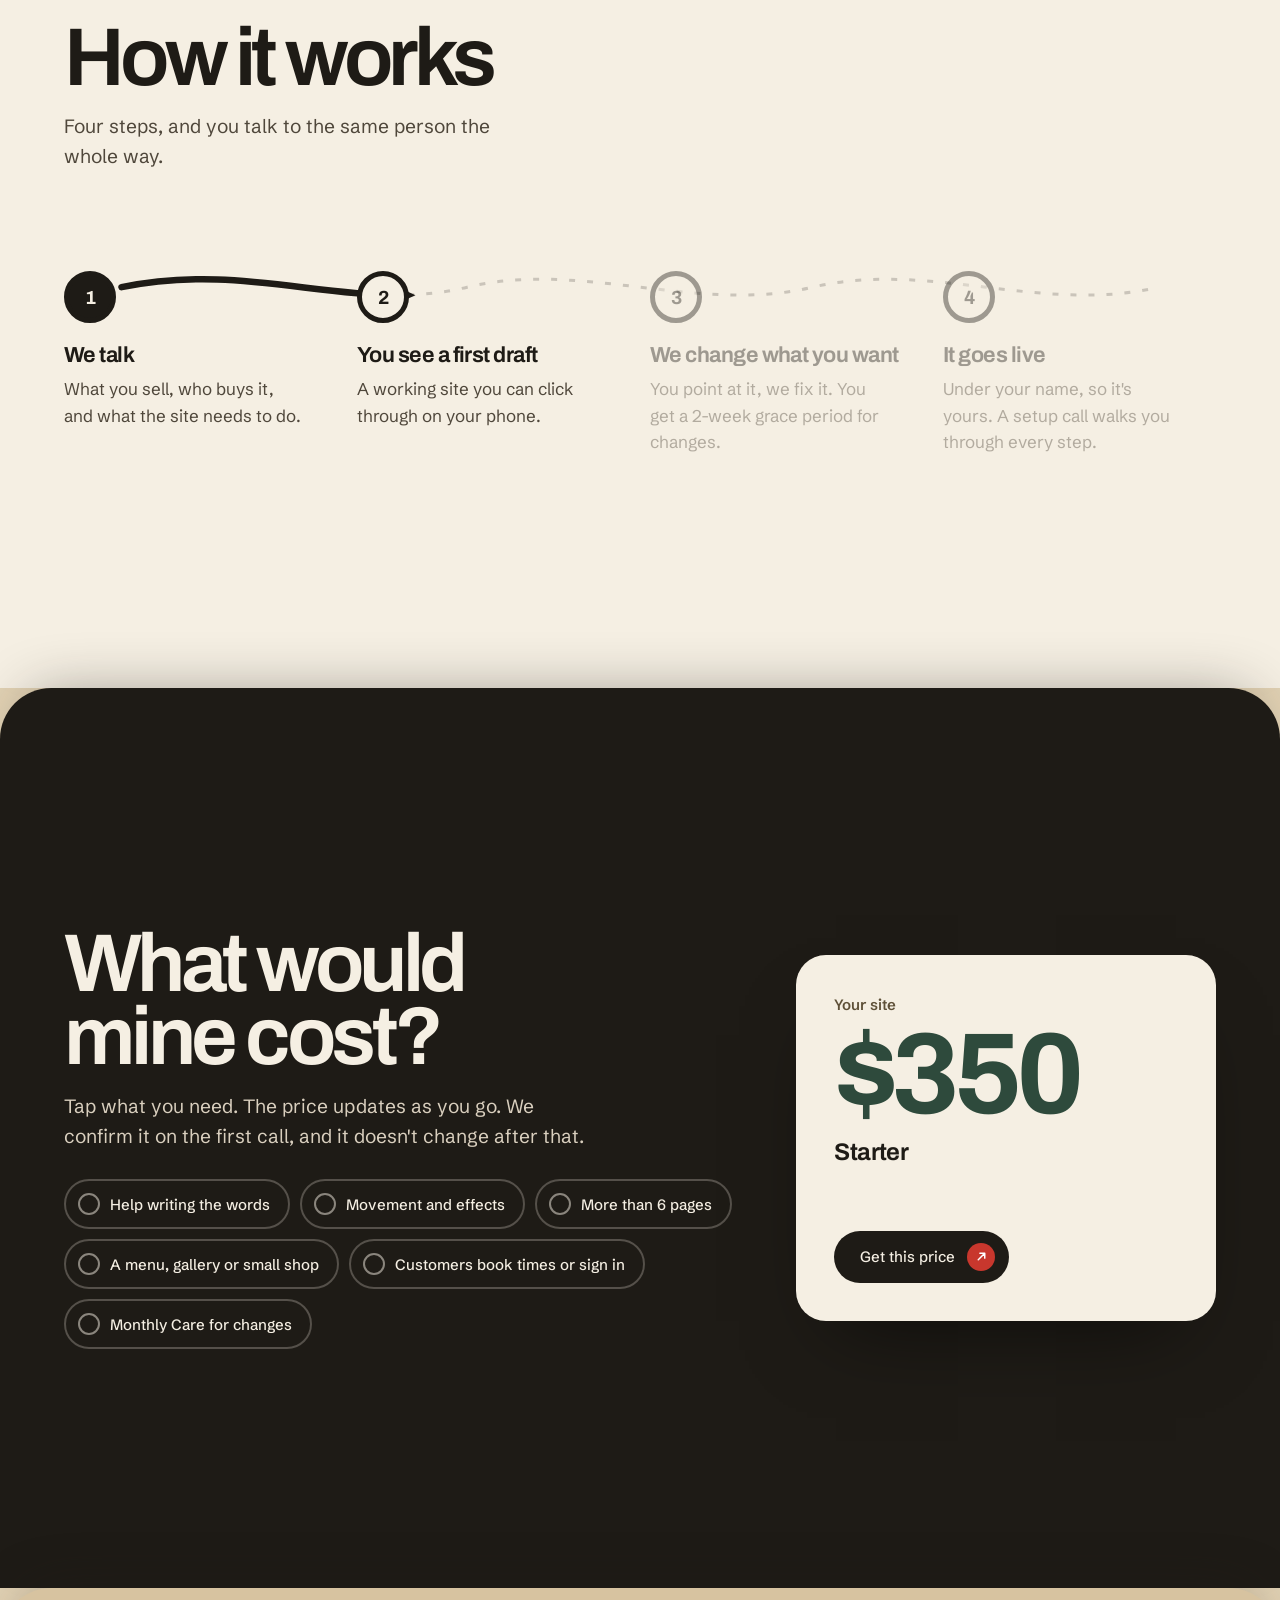
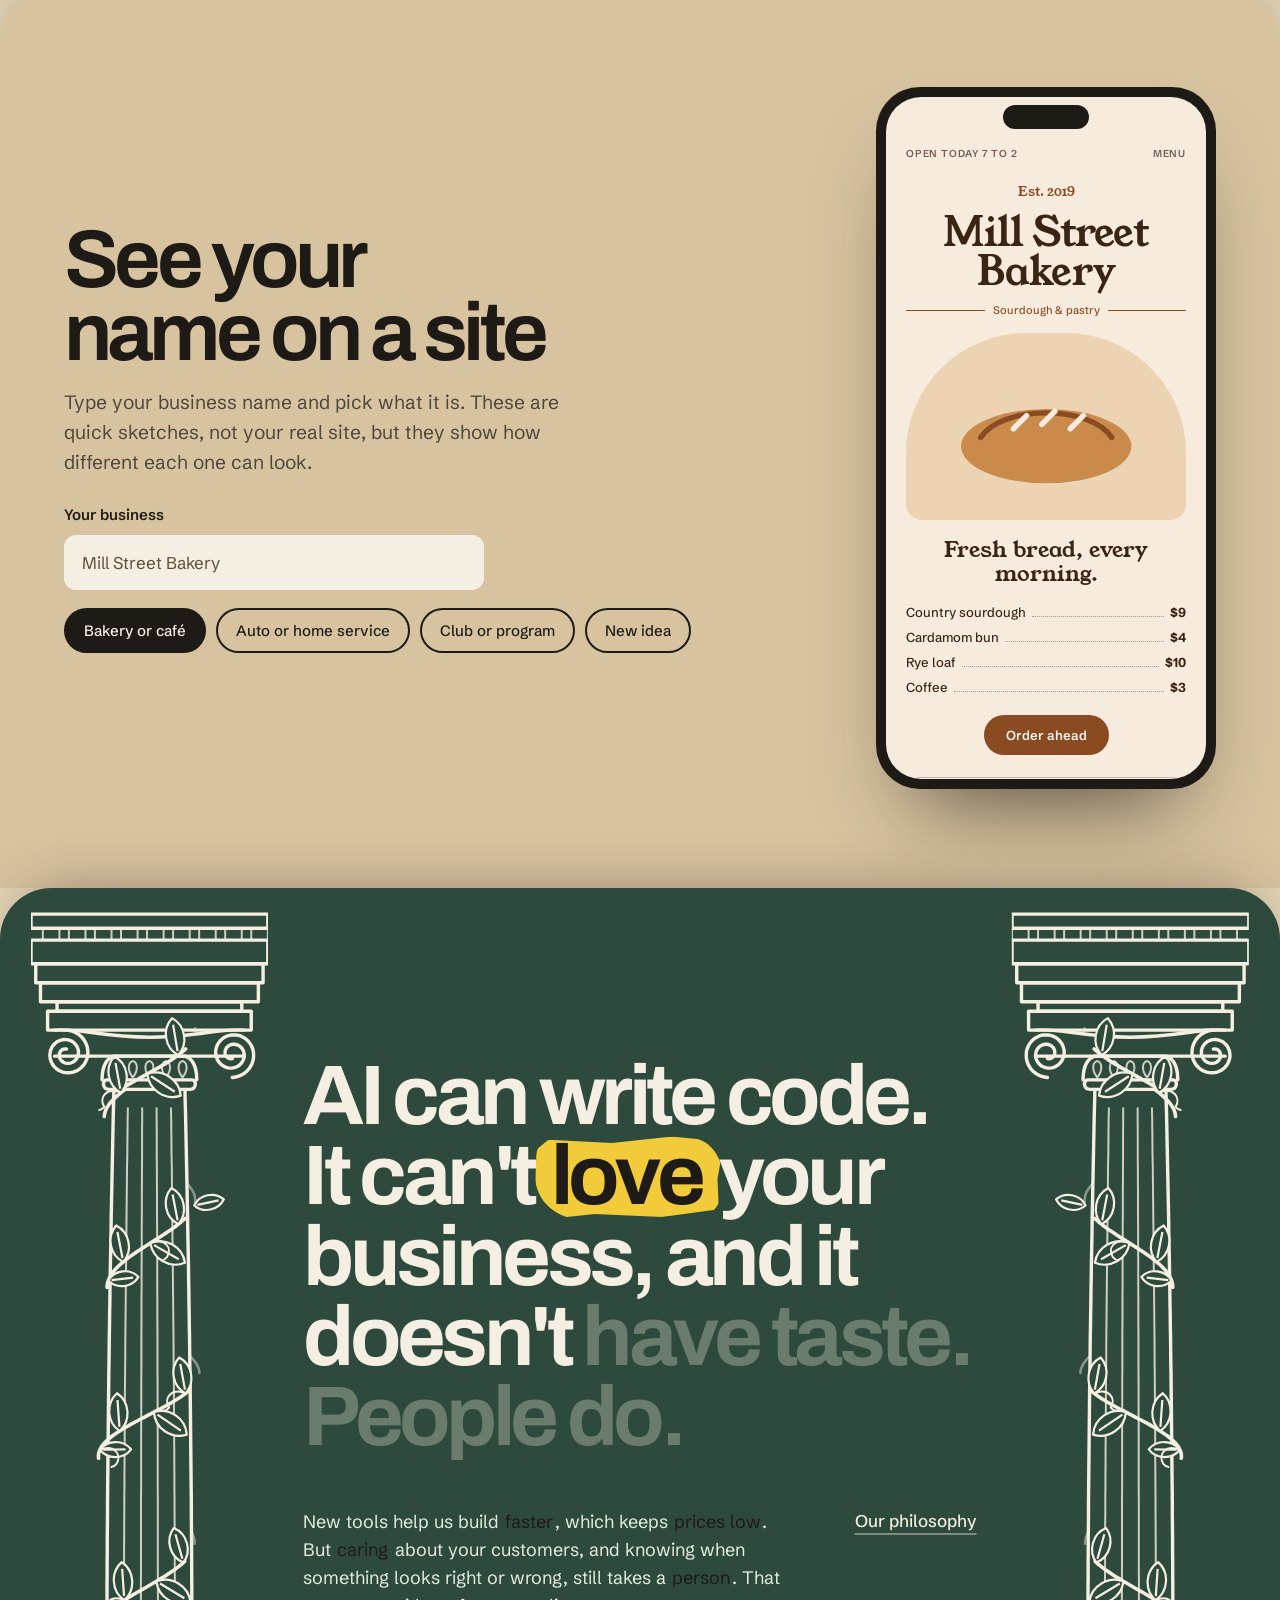
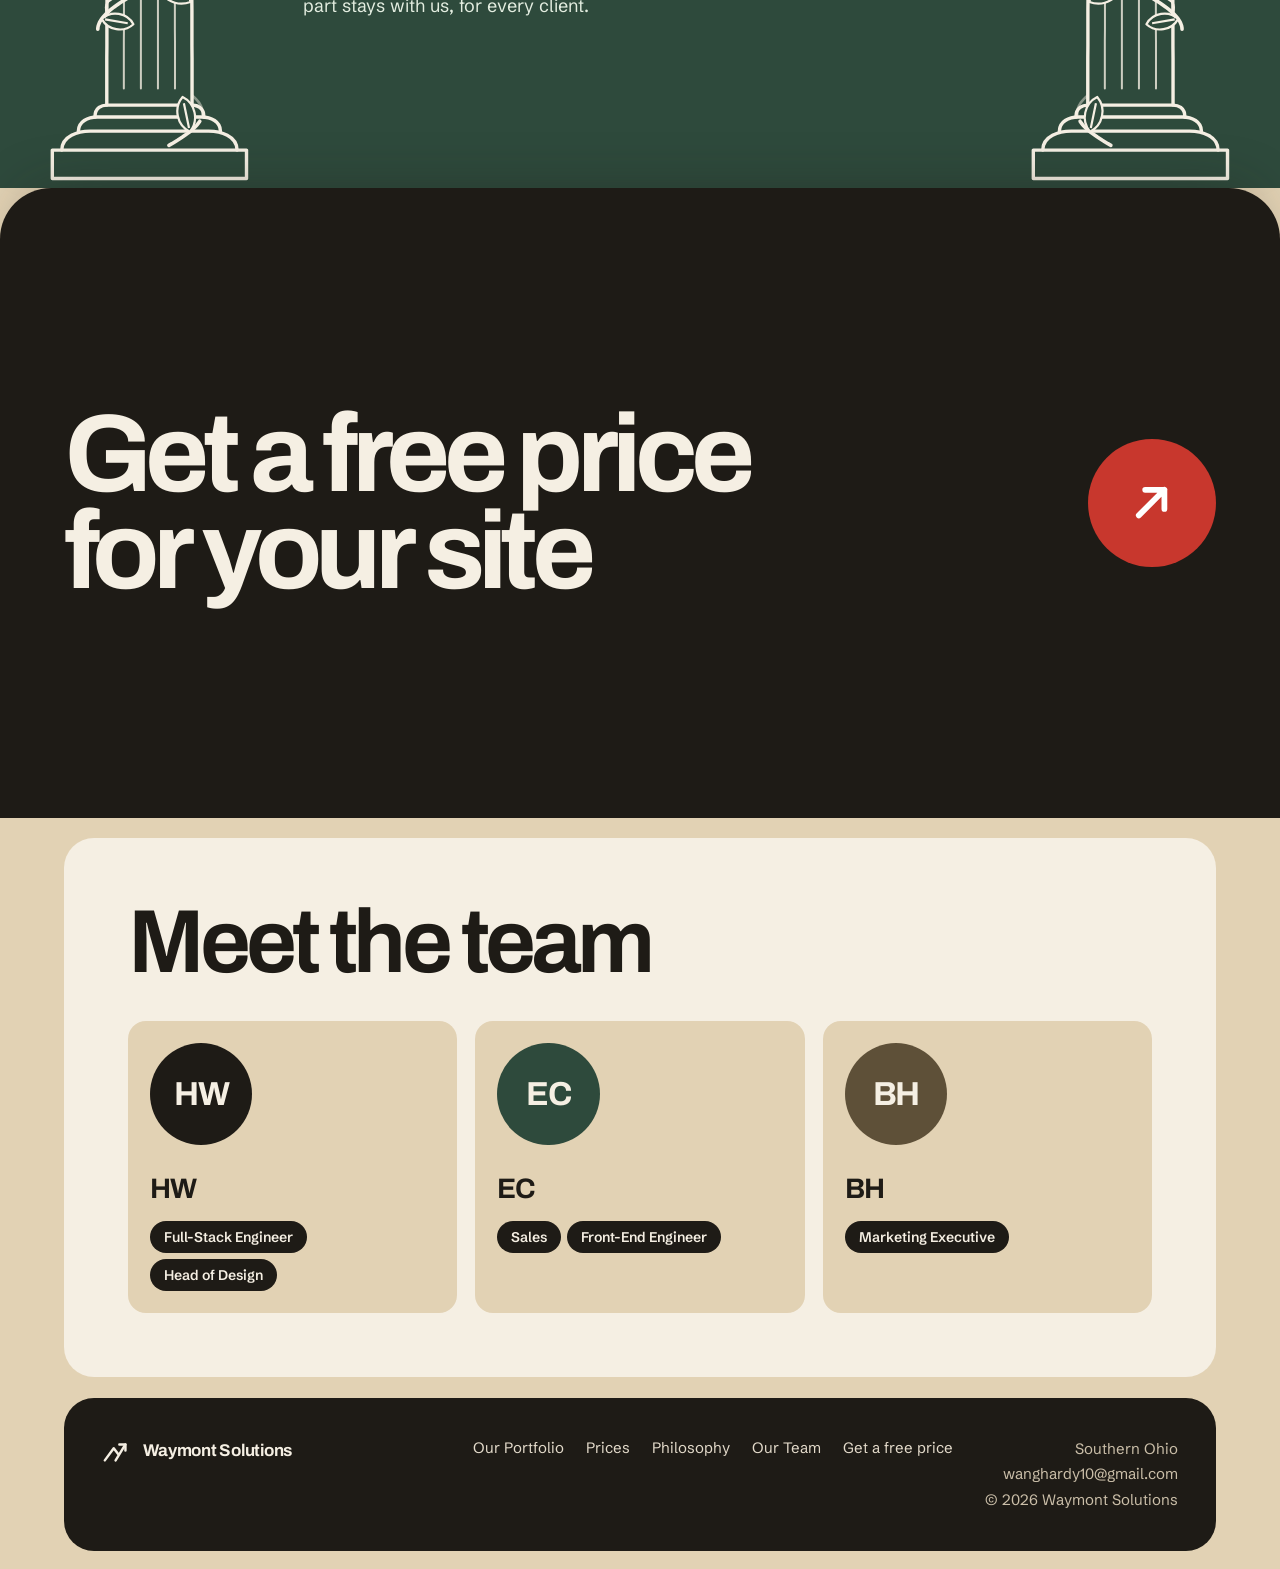
==== commit 8f0ee051: "revamp" ====
--- a/index.html
+++ b/index.html
@@ -238,9 +238,9 @@
         <div class="tb">
           <h2 id="tb-h">Meet the team</h2>
           <div class="tb-people">
-            <a href="#team" class="tb-p"><span class="av">HW</span><span><b>Hardy Wang</b><span class="badges"><span class="badge">Full-Stack Engineer</span><span class="badge">Head of Design</span></span></span></a>
-            <a href="#team" class="tb-p"><span class="av e">EC</span><span><b>Ethan Crossen</b><span class="badges"><span class="badge">Sales</span><span class="badge">Front-End Engineer</span></span></span></a>
-            <a href="#team" class="tb-p"><span class="av m">BH</span><span><b>Ben Hendershott</b><span class="badges"><span class="badge">Marketing Executive</span></span></span></a>
+            <a href="#team" class="tb-p"><span class="av">HW</span><span><b>HW</b><span class="badges"><span class="badge">Full-Stack Engineer</span><span class="badge">Head of Design</span></span></span></a>
+            <a href="#team" class="tb-p"><span class="av e">EC</span><span><b>EC</b><span class="badges"><span class="badge">Sales</span><span class="badge">Front-End Engineer</span></span></span></a>
+            <a href="#team" class="tb-p"><span class="av m">BH</span><span><b>BH</b><span class="badges"><span class="badge">Marketing Executive</span></span></span></a>
           </div>
         </div>
       </div>
@@ -302,15 +302,15 @@
               <svg viewBox="0 0 400 320" preserveAspectRatio="xMidYMid slice" aria-hidden="true"><g fill="none" stroke="#1E1B16" stroke-opacity=".22" stroke-width="2"><path d="M-10 300 C80 270 120 210 210 200 C300 192 340 240 420 226"/><path d="M-10 268 C70 236 120 168 210 160 C300 152 350 206 420 192"/><path d="M-10 236 C70 202 130 126 210 118 C290 112 350 166 420 160"/><path d="M-10 204 C80 172 140 86 210 78 C280 72 350 128 420 130"/><path d="M40 170 C100 130 150 50 210 44 C270 40 330 92 380 106"/></g></svg>
               <span class="ini" aria-hidden="true">HW</span>
             </div>
-            <div class="who"><h2>Hardy Wang</h2><span class="roles"><span class="role">Full-Stack Engineer</span><span class="role">Head of Design</span></span></div>
-            <p class="bio">Grew up between Athens and Albany, Ohio. Hardy designs every site and builds what runs behind it.</p>
+            <div class="who"><h2>HW</h2><span class="roles"><span class="role">Full-Stack Engineer</span><span class="role">Head of Design</span></span></div>
+            <p class="bio">Grew up between Athens and Albany, Ohio. Designs every site and builds what runs behind it.</p>
           </article>
           <article class="person rv">
             <div class="portrait">
               <svg viewBox="0 0 400 320" preserveAspectRatio="xMidYMid slice" aria-hidden="true"><g fill="none" stroke="#1E1B16" stroke-opacity=".22" stroke-width="2"><path d="M-10 310 C90 296 150 250 240 242 C320 236 360 262 420 256"/><path d="M-10 276 C90 260 160 200 240 192 C320 186 370 220 420 214"/><path d="M-10 242 C90 220 170 152 250 144 C320 138 380 174 420 176"/><path d="M20 208 C110 178 180 108 250 100 C320 94 370 132 420 142"/><path d="M90 168 C150 136 200 64 255 58 C310 54 350 90 400 106"/></g></svg>
               <span class="ini" aria-hidden="true">EC</span>
             </div>
-            <div class="who"><h2>Ethan Crossen</h2><span class="roles"><span class="role">Sales</span><span class="role">Front-End Engineer</span></span></div>
+            <div class="who"><h2>EC</h2><span class="roles"><span class="role">Sales</span><span class="role">Front-End Engineer</span></span></div>
             <p class="bio">Talks with new clients, and builds the parts of each site that people see and click.</p>
           </article>
           <article class="person rv">
@@ -318,7 +318,7 @@
               <svg viewBox="0 0 400 320" preserveAspectRatio="xMidYMid slice" aria-hidden="true"><g fill="none" stroke="#1E1B16" stroke-opacity=".22" stroke-width="2"><path d="M-10 296 C70 288 140 236 220 226 C300 218 350 250 420 240"/><path d="M-10 262 C80 250 150 186 225 176 C300 168 360 206 420 198"/><path d="M-10 228 C90 212 160 136 230 128 C300 122 370 160 420 158"/><path d="M10 196 C100 172 170 92 235 86 C300 82 360 118 420 124"/><path d="M70 160 C140 128 190 52 240 48 C290 46 340 80 390 96"/></g></svg>
               <span class="ini" aria-hidden="true">BH</span>
             </div>
-            <div class="who"><h2>Ben Hendershott</h2><span class="roles"><span class="role">Marketing Executive</span></span></div>
+            <div class="who"><h2>BH</h2><span class="roles"><span class="role">Marketing Executive</span></span></div>
             <p class="bio">Gets the word out, so more local businesses hear about what we build.</p>
           </article>
         </div>
--- a/assets/css/site.css
+++ b/assets/css/site.css
@@ -143,10 +143,10 @@
 .scene .arrow{fill:var(--ink)}
 .copy{position:absolute;inset:0;pointer-events:none}
 .copy .wrap{position:relative;height:100%}
-.title{position:absolute;left:var(--gx);top:clamp(112px,17vh,170px);margin:0;font-family:'Anybody',var(--display);font-weight:760;font-stretch:108%;letter-spacing:.27em;line-height:1.12;font-size:var(--fsB);pointer-events:auto}
+.title{position:absolute;left:var(--gx);top:clamp(112px,17vh,170px);margin:0;font-family:'Anybody',var(--display);font-weight:760;font-stretch:50%;letter-spacing:.05em;line-height:1.12;font-size:var(--fsB);pointer-events:auto}
 .title .ch{position:absolute;left:0;top:0;white-space:pre;transform-origin:0 0;will-change:transform}
 .title .ch i{transition:transform .5s cubic-bezier(.34,1.56,.64,1),color .3s ease}
-.title .ch i{color:var(--sand);-webkit-text-stroke:.28em var(--ink);paint-order:stroke fill}
+.title .ch i{color:var(--sand);-webkit-text-stroke:.14em var(--ink);paint-order:stroke fill}
 .title .ch:hover i{transform:translateY(-10%) rotate(-4deg);-webkit-text-stroke-color:var(--pine)}
 .title .ch i.pk{-webkit-text-stroke-color:var(--pine)}
 .title .ch i{position:relative;transition:transform .5s cubic-bezier(.34,1.56,.64,1),-webkit-text-stroke-color .5s ease}
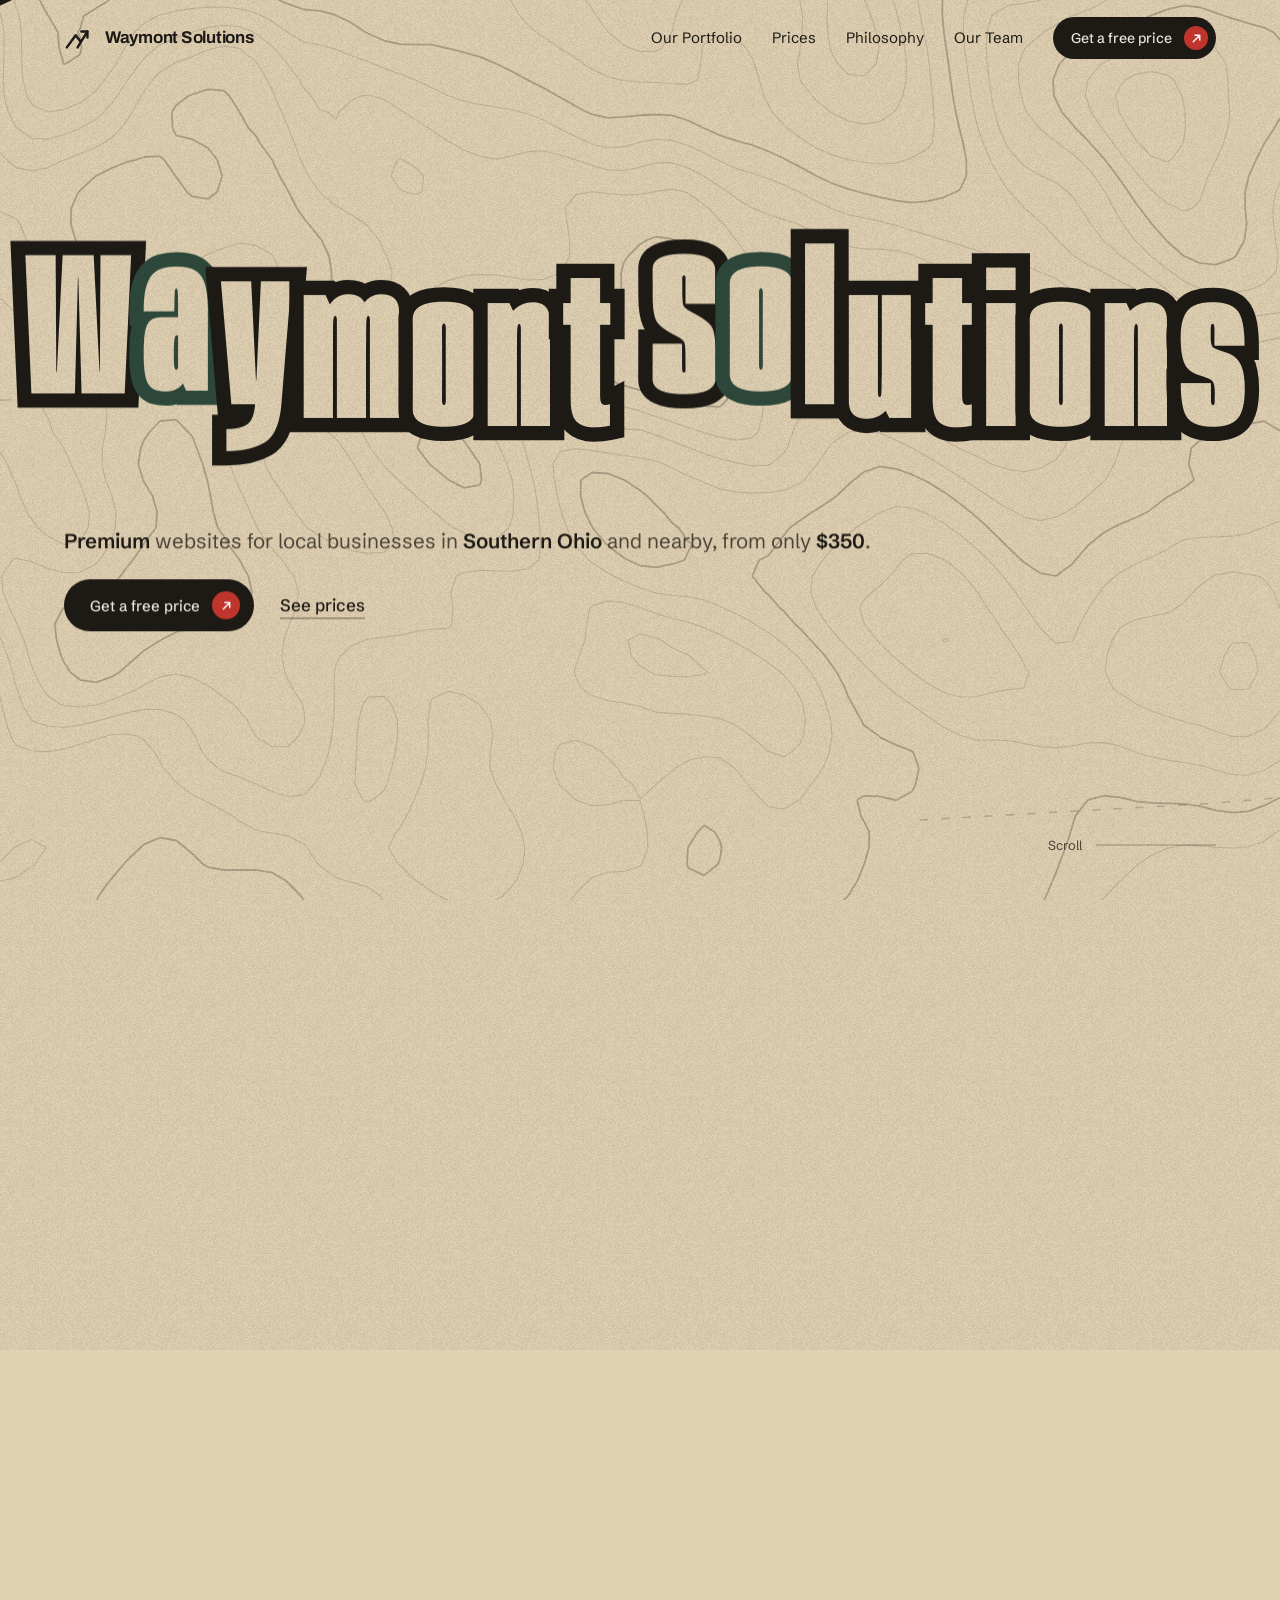
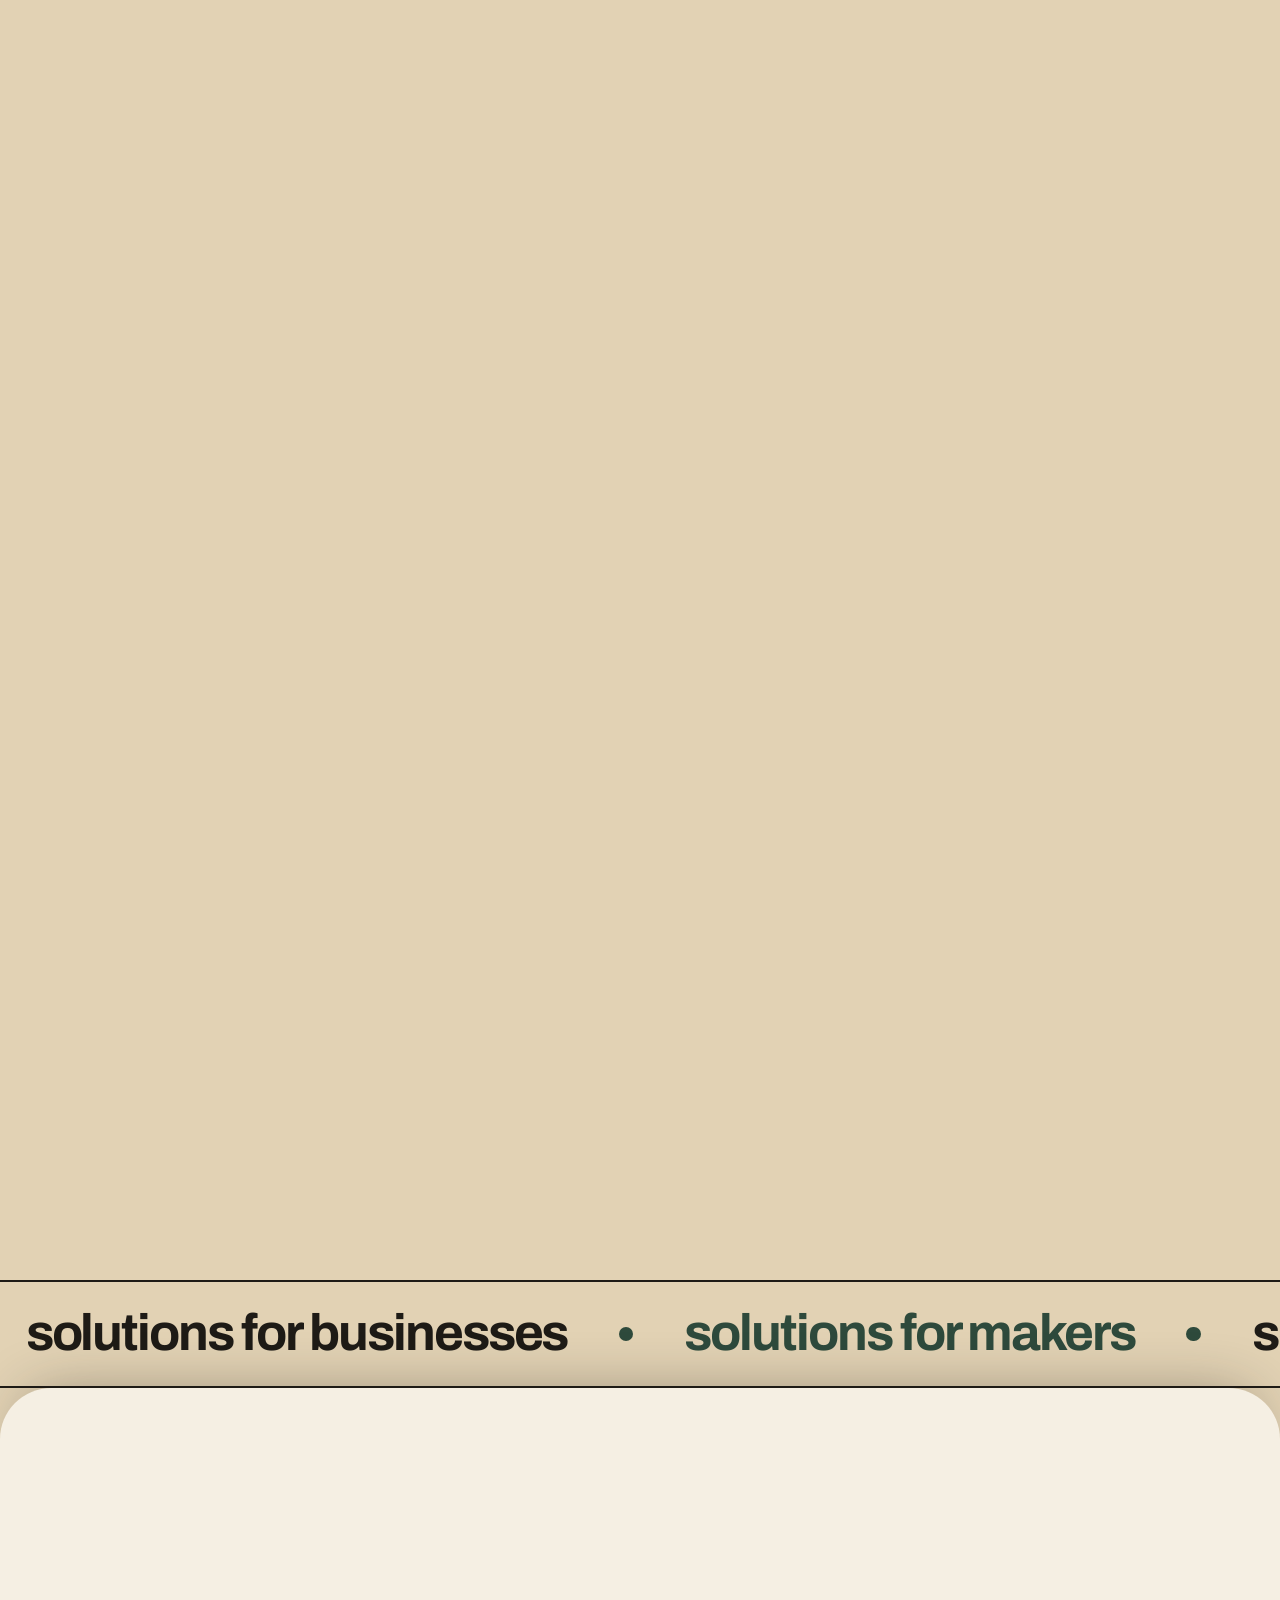
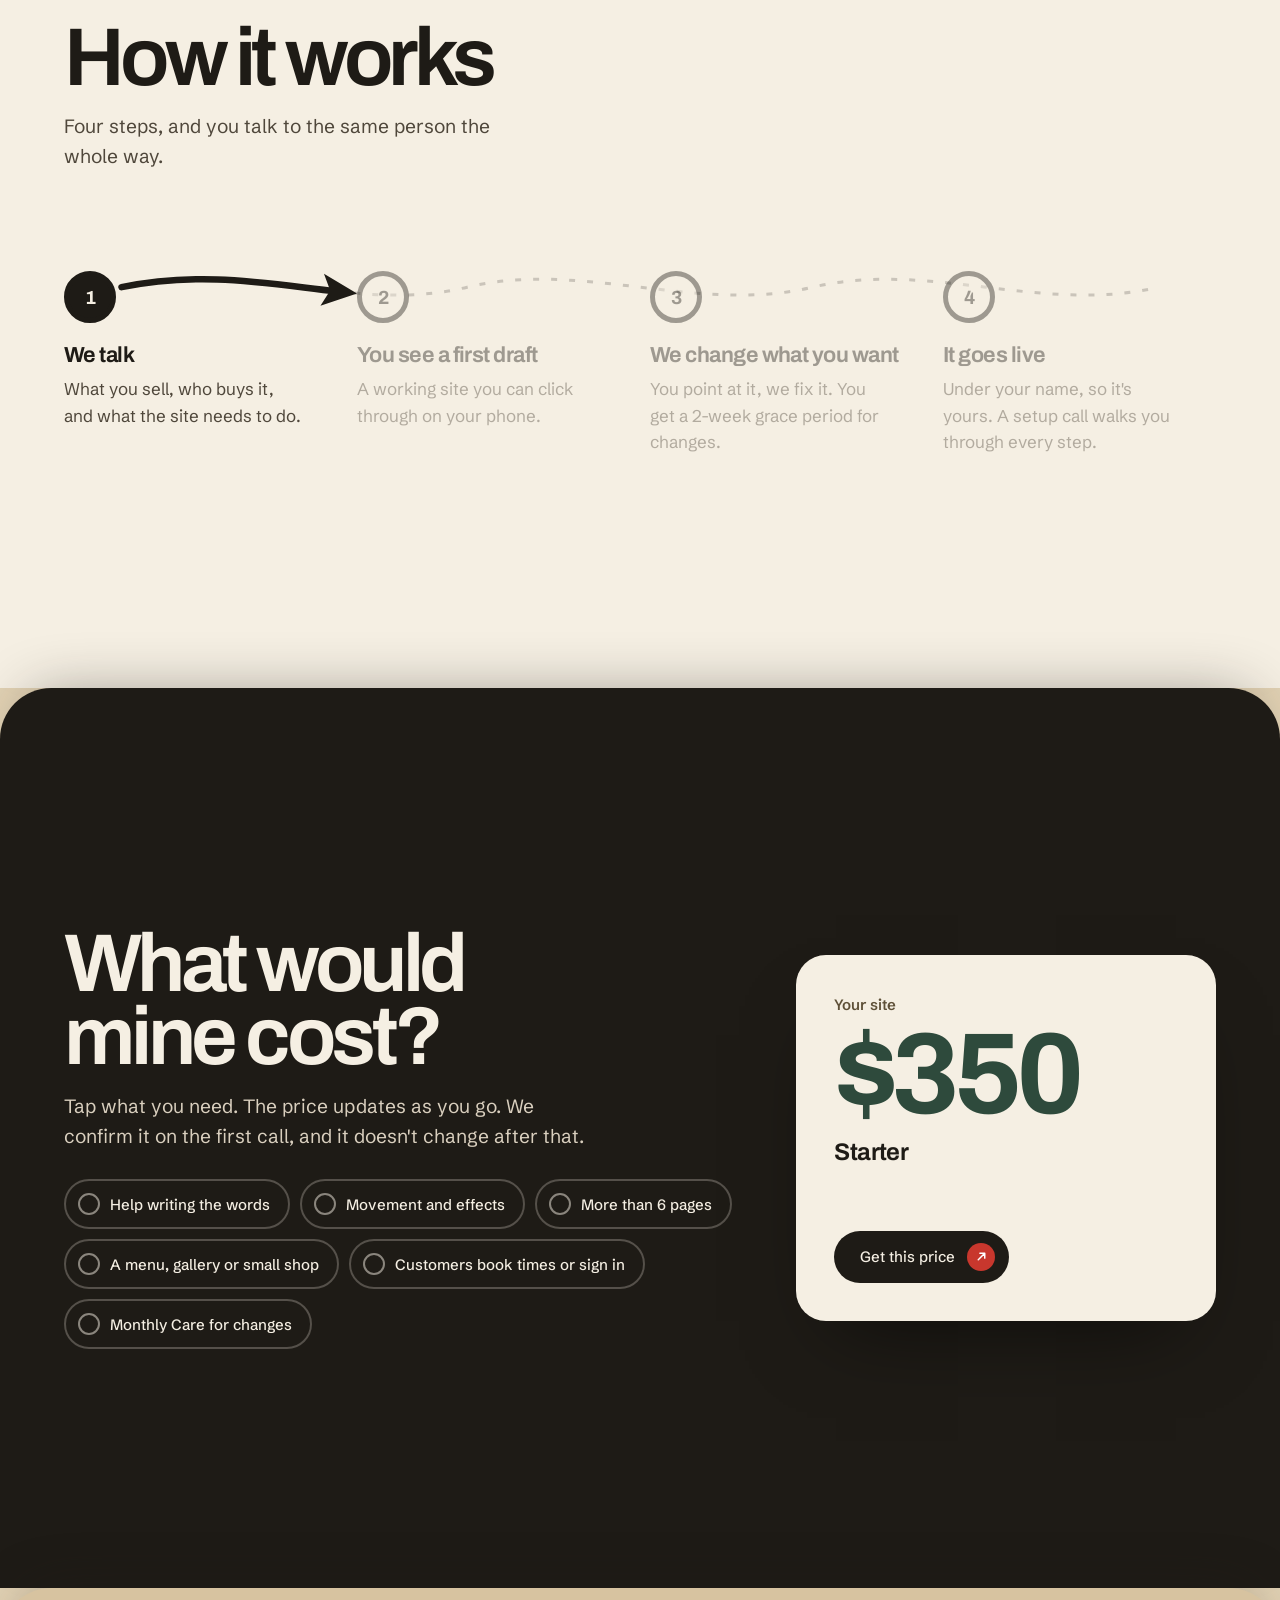
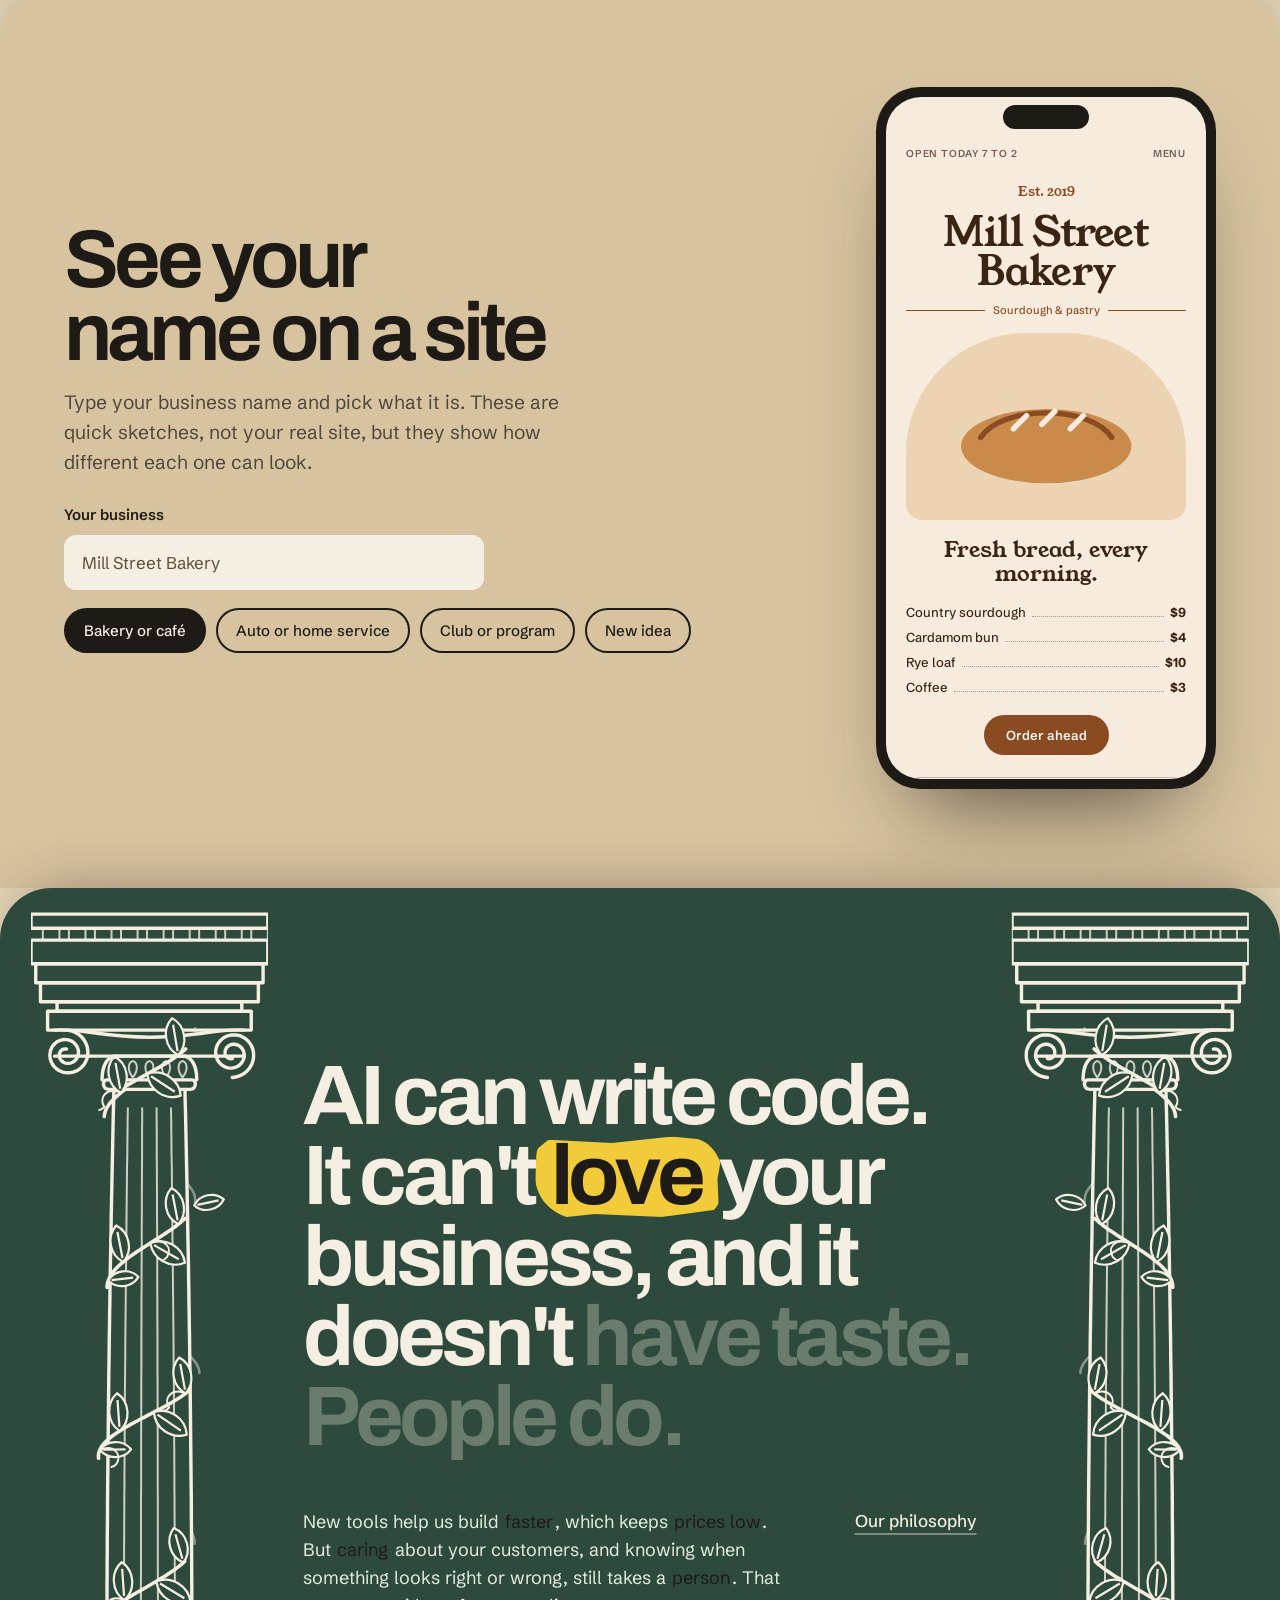
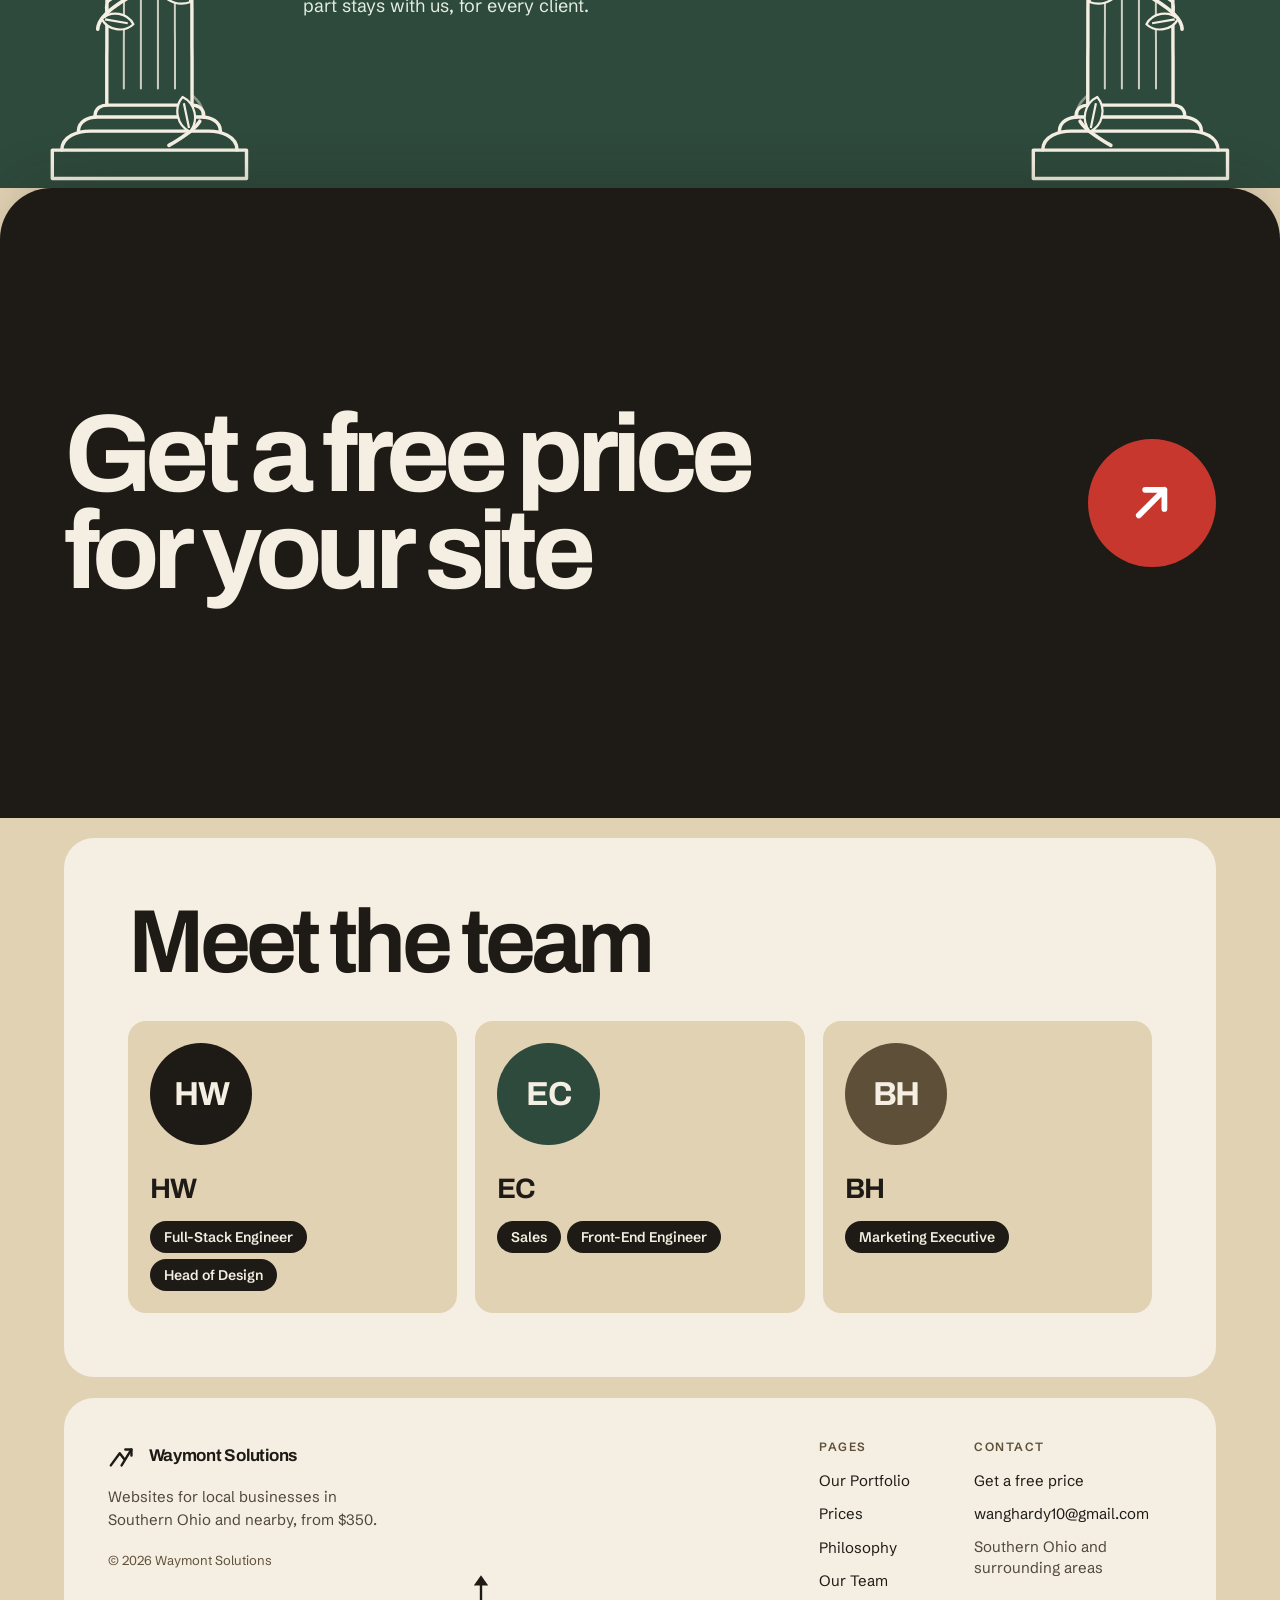
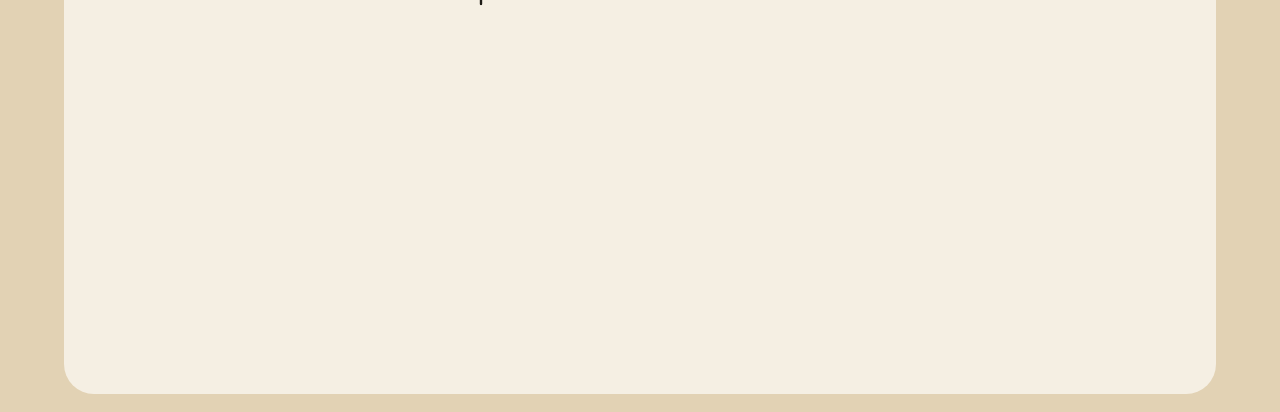
==== commit 1f4f75a2: "footer" ====
--- a/index.html
+++ b/index.html
@@ -486,9 +486,19 @@
 <footer>
   <div class="wrap">
     <div class="fbox">
-      <a class="brand" href="#home"><svg aria-hidden="true"><use href="#mk"/></svg>Waymont Solutions</a>
-      <nav aria-label="Footer"><a href="#work">Our Portfolio</a><a href="#prices">Prices</a><a href="#philosophy">Philosophy</a><a href="#team">Our Team</a><a href="#contact">Get a free price</a></nav>
-      <div class="meta">Southern Ohio<br>wanghardy10@gmail.com<br>© 2026 Waymont Solutions</div>
+      <div class="ftop">
+        <div class="fbrand">
+          <a class="brand" href="#home"><svg aria-hidden="true"><use href="#mk"/></svg>Waymont Solutions</a>
+          <p>Websites for local businesses in Southern Ohio and nearby, from $350.</p>
+          <p class="fcopy">© 2026 Waymont Solutions</p>
+        </div>
+        <nav class="fcol" aria-label="Footer pages"><h3>Pages</h3><a href="#work">Our Portfolio</a><a href="#prices">Prices</a><a href="#philosophy">Philosophy</a><a href="#team">Our Team</a></nav>
+        <div class="fcol"><h3>Contact</h3><a href="#contact">Get a free price</a><a href="mailto:wanghardy10@gmail.com">wanghardy10@gmail.com</a><span>Southern Ohio and surrounding areas</span></div>
+      </div>
+      <div class="fmtn" aria-hidden="true">
+        <img src="assets/img/footer-mountain.webp" alt="" width="2880" height="1088" loading="lazy" decoding="async">
+        <svg class="fpeak" viewBox="0 0 24 40"><path d="M12 38 V10" stroke="currentColor" stroke-width="3" stroke-linecap="round"/><path d="M3 15 L12 2 L21 15 Z" fill="currentColor"/></svg>
+      </div>
     </div>
   </div>
 </footer>
--- a/assets/css/site.css
+++ b/assets/css/site.css
@@ -426,14 +426,30 @@
 .rv{opacity:0;transform:translateY(28px);transition:opacity .9s var(--ease),transform 1.1s var(--ease)}
 .rv.in-view{opacity:1;transform:none}
 
-/* ---------- footer ---------- */
+/* ---------- footer: links over an engraved mountain ---------- */
 footer{position:relative;z-index:2;padding:0 0 calc(clamp(12px,1.4vw,20px) + env(safe-area-inset-bottom,0px))}
-footer .fbox{border-radius:var(--r-l);background:var(--ink);color:var(--snow);padding:clamp(28px,3vw,44px);display:grid;grid-template-columns:1fr auto auto;gap:32px;align-items:start;font-size:15px}
-footer nav{display:flex;gap:22px;flex-wrap:wrap}
-footer nav a{text-decoration:none;color:#E4DBCB}
-footer nav a:hover{color:var(--moss)}
-footer .meta{color:#CBBFA9;text-align:right;line-height:1.7}
-@media (max-width:860px){footer .fbox{grid-template-columns:1fr;gap:20px}footer .meta{text-align:left}}
+footer .fbox{position:relative;overflow:hidden;border-radius:var(--r-l);background:var(--snow);color:var(--ink);font-size:15px}
+footer .ftop{position:relative;z-index:2;display:grid;grid-template-columns:1.3fr auto auto;gap:clamp(32px,5vw,88px);padding:clamp(28px,3.4vw,52px) clamp(24px,3.4vw,52px) 0}
+footer .fbrand p{margin:14px 0 0;max-width:30ch;color:var(--ink-2);line-height:1.55}
+footer .fbrand .fcopy{margin-top:18px;font-size:13px;color:var(--ink-3)}
+footer .fcol{display:flex;flex-direction:column;gap:10px;align-items:flex-start}
+footer .fcol h3{margin:0 0 6px;font:600 12px/1 var(--body);letter-spacing:.12em;text-transform:uppercase;color:var(--ink-3)}
+footer .fcol a{color:var(--ink);text-decoration:none;background:linear-gradient(currentColor,currentColor) 0 100%/0 1.5px no-repeat;transition:background-size .3s cubic-bezier(.2,.7,.2,1)}
+footer .fcol a:hover{background-size:100% 1.5px}
+footer .fcol span{color:var(--ink-2);max-width:22ch;line-height:1.45}
+footer .fmtn{position:relative;margin-top:clamp(-40px,-2.6vw,-8px);line-height:0}
+footer .fmtn img{display:block;width:100%;height:auto;opacity:0;transform:scaleX(-1) translateY(24px);transition:opacity 1.1s ease,transform 1.4s cubic-bezier(.2,.7,.2,1)}
+footer .fpeak{position:absolute;left:36.2%;top:10.1%;width:clamp(14px,1.5vw,22px);height:auto;color:var(--ink);transform:translate(-50%,-92%) scale(.2);opacity:0;transform-origin:50% 100%;transition:transform .7s cubic-bezier(.3,1.6,.5,1) .9s,opacity .3s .9s}
+footer .fmtn.seen img{opacity:1;transform:scaleX(-1)}
+footer .fmtn.seen .fpeak{opacity:1;transform:translate(-50%,-92%) scale(1)}
+@media (prefers-reduced-motion:reduce){footer .fmtn img,footer .fpeak{transition:none}}
+@media (max-width:860px){
+  footer .ftop{grid-template-columns:1fr 1fr;gap:28px 20px}
+  footer .fbrand{grid-column:1/-1}
+  footer .fmtn{margin-top:8px}
+  footer .fmtn img{width:220%;margin-left:-29.6%}
+  footer .fpeak{left:50.4%;top:10.1%;width:16px}
+}
 
 /* ---------- phone bar ---------- */
 .phonebar{display:none}
